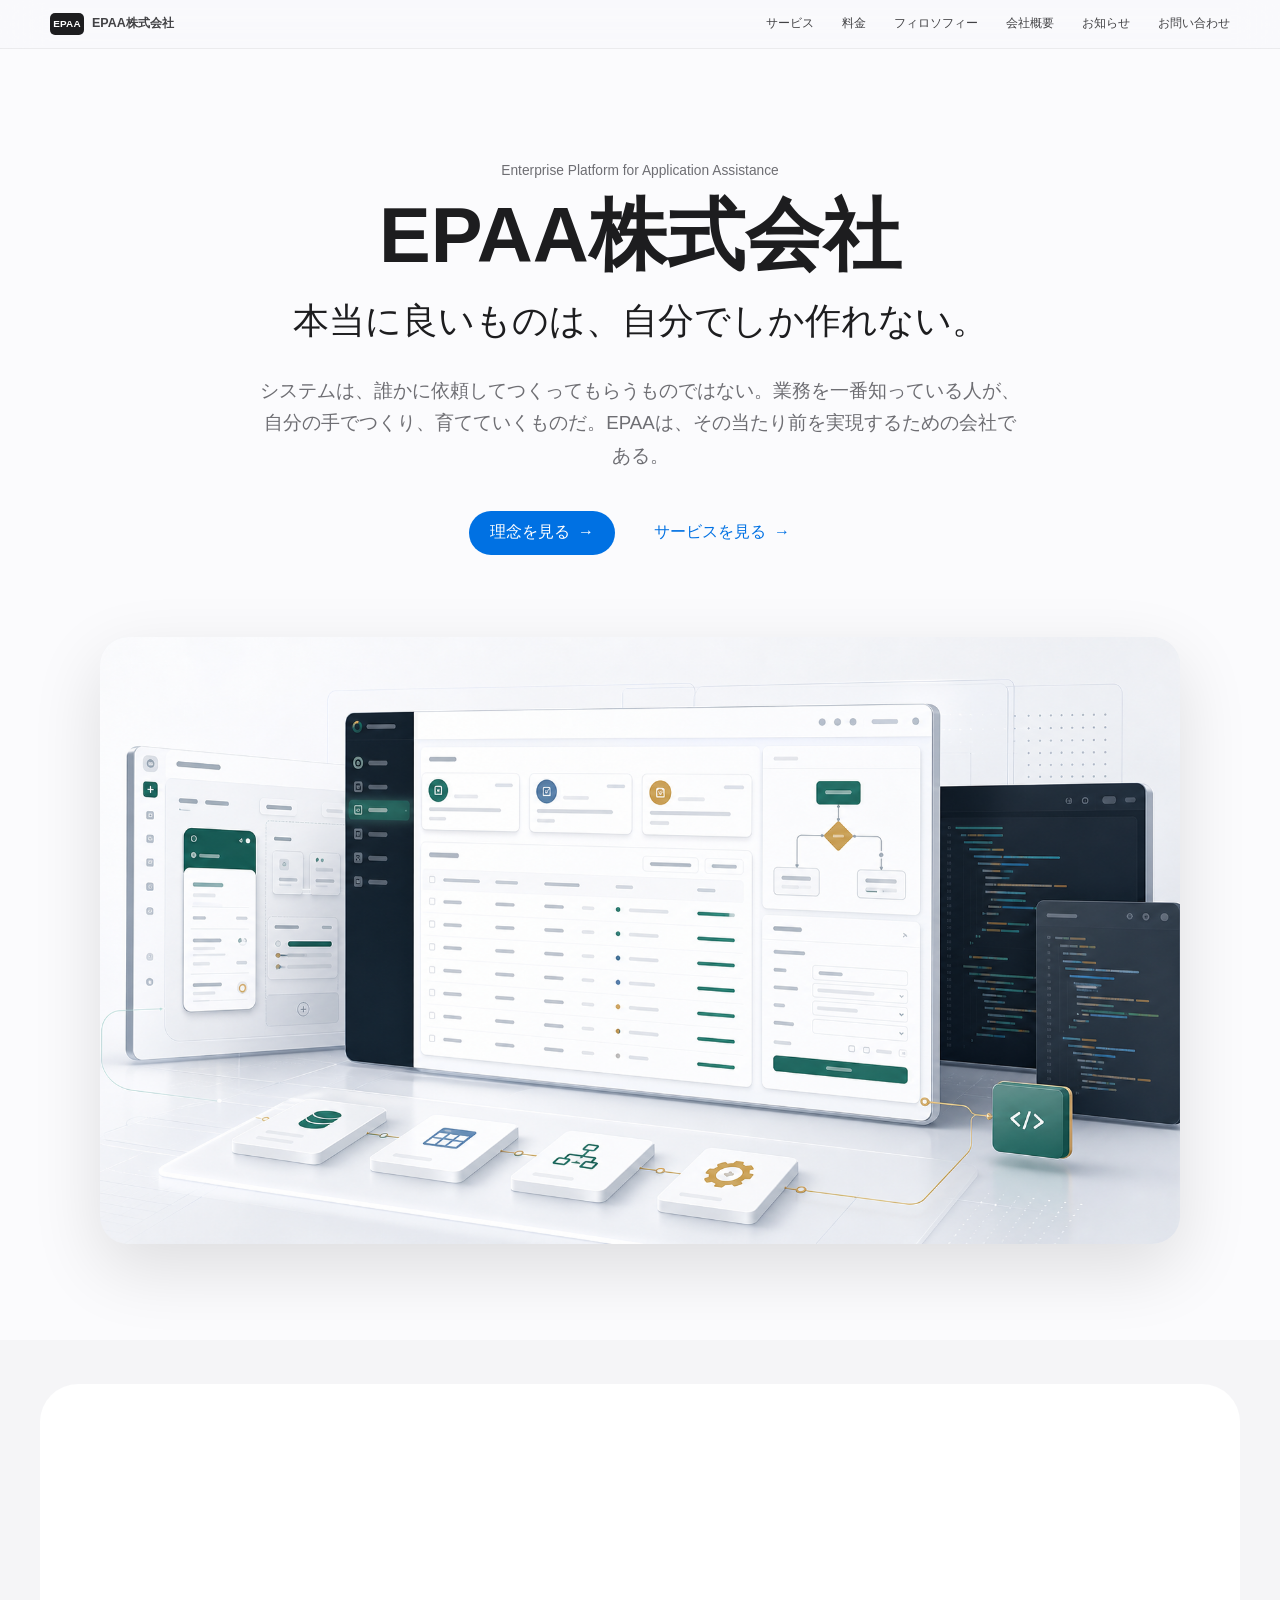
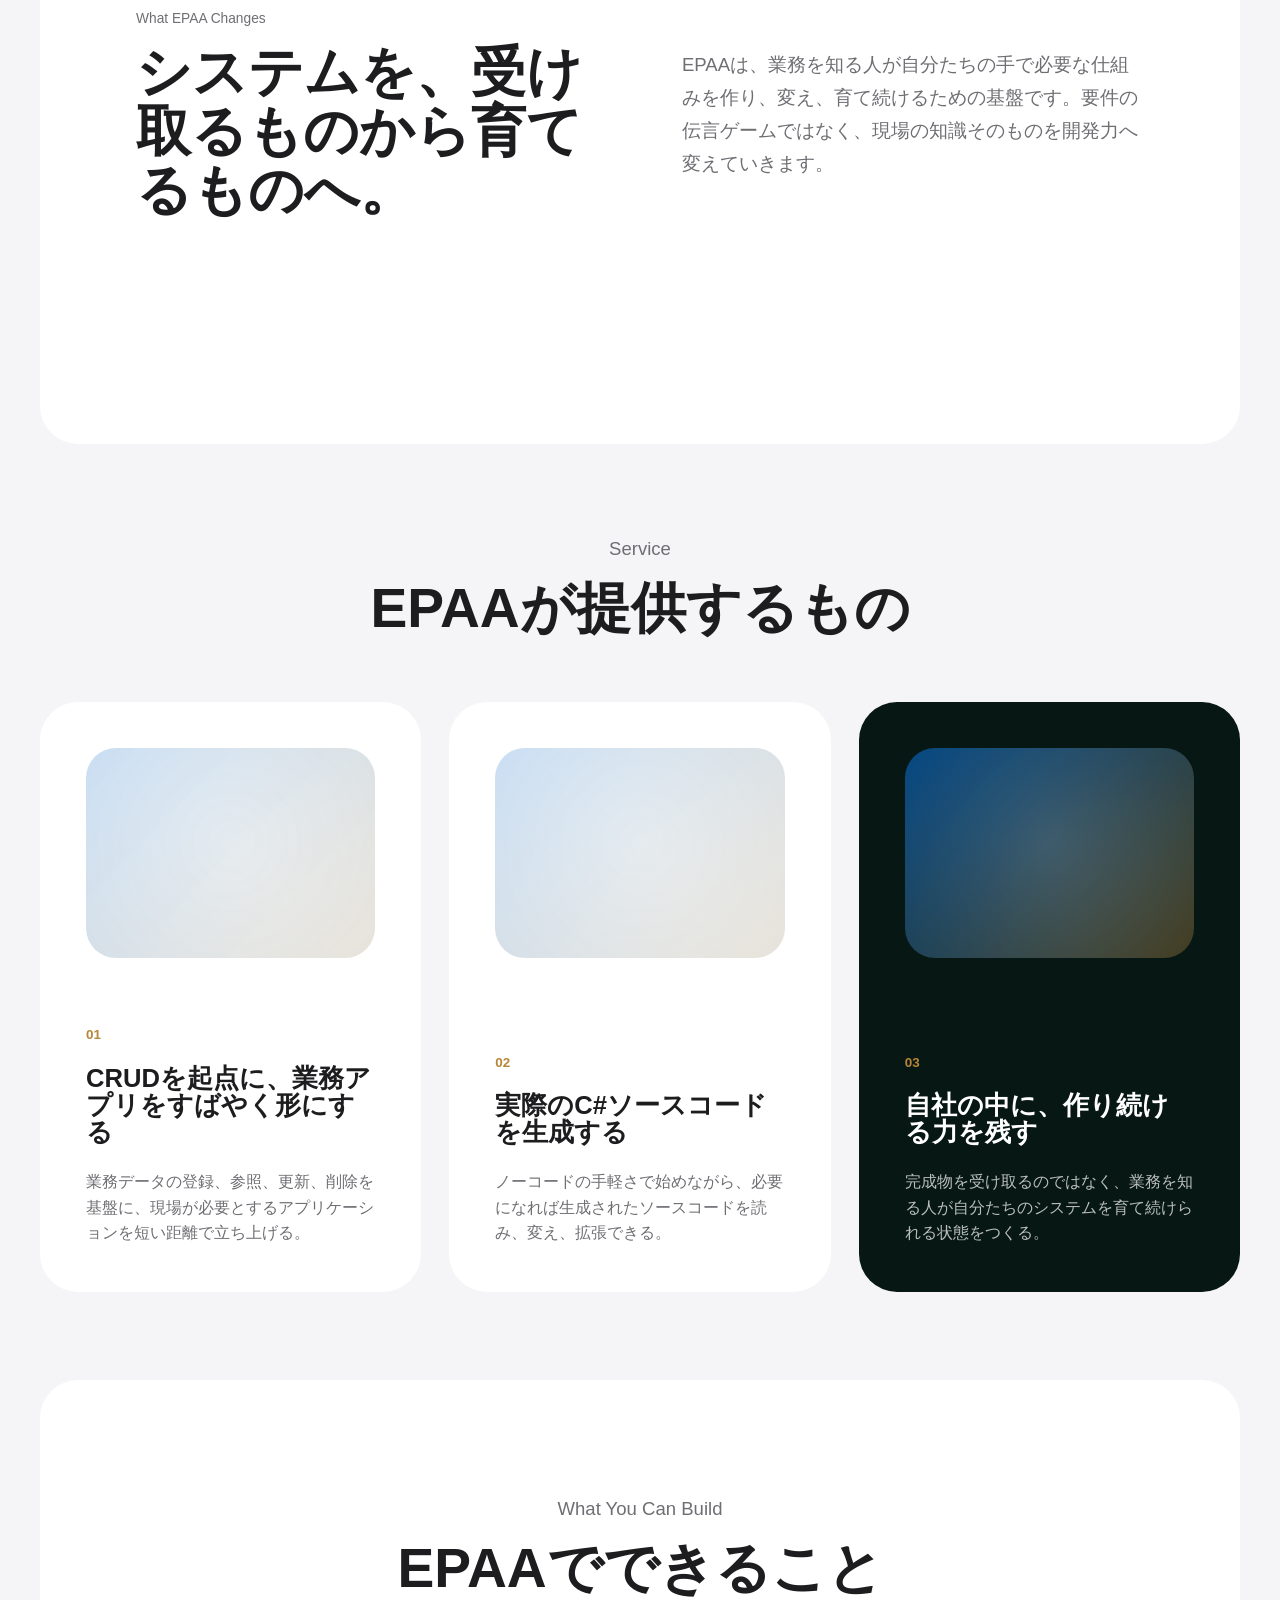
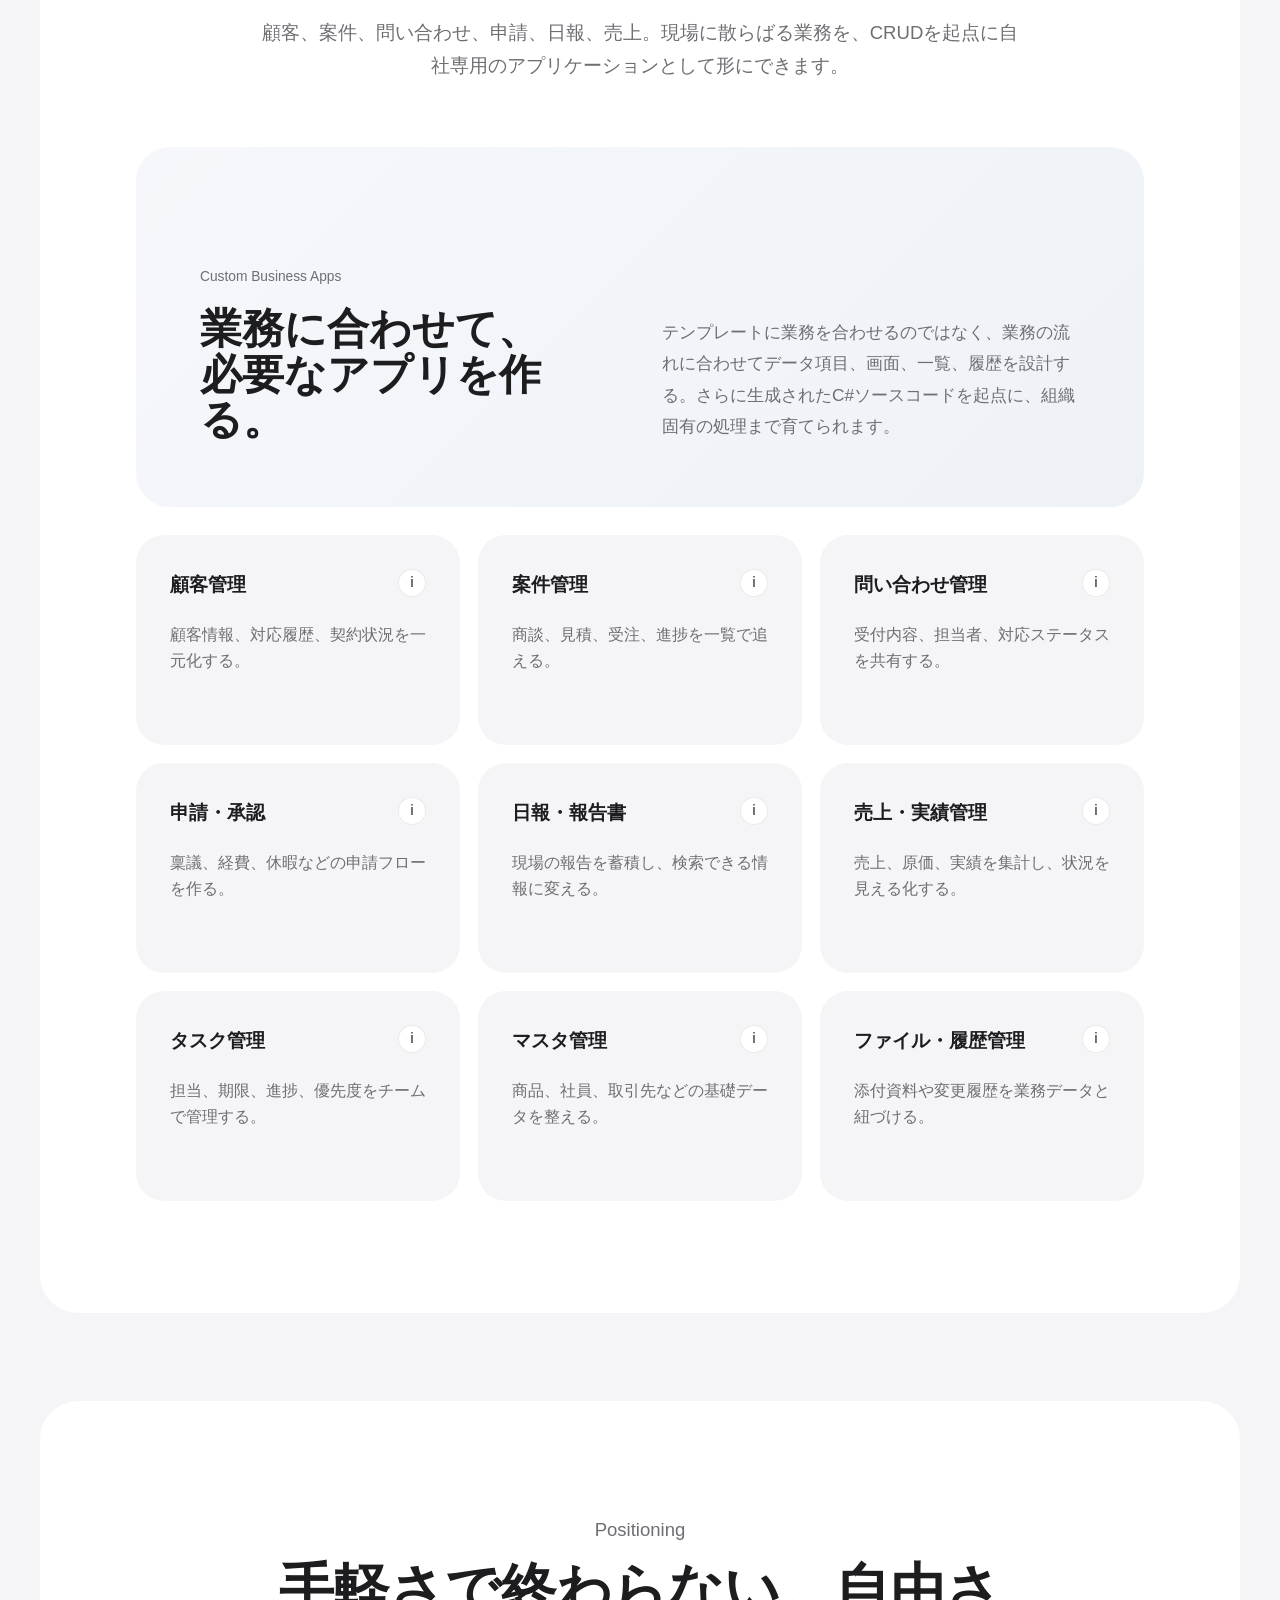
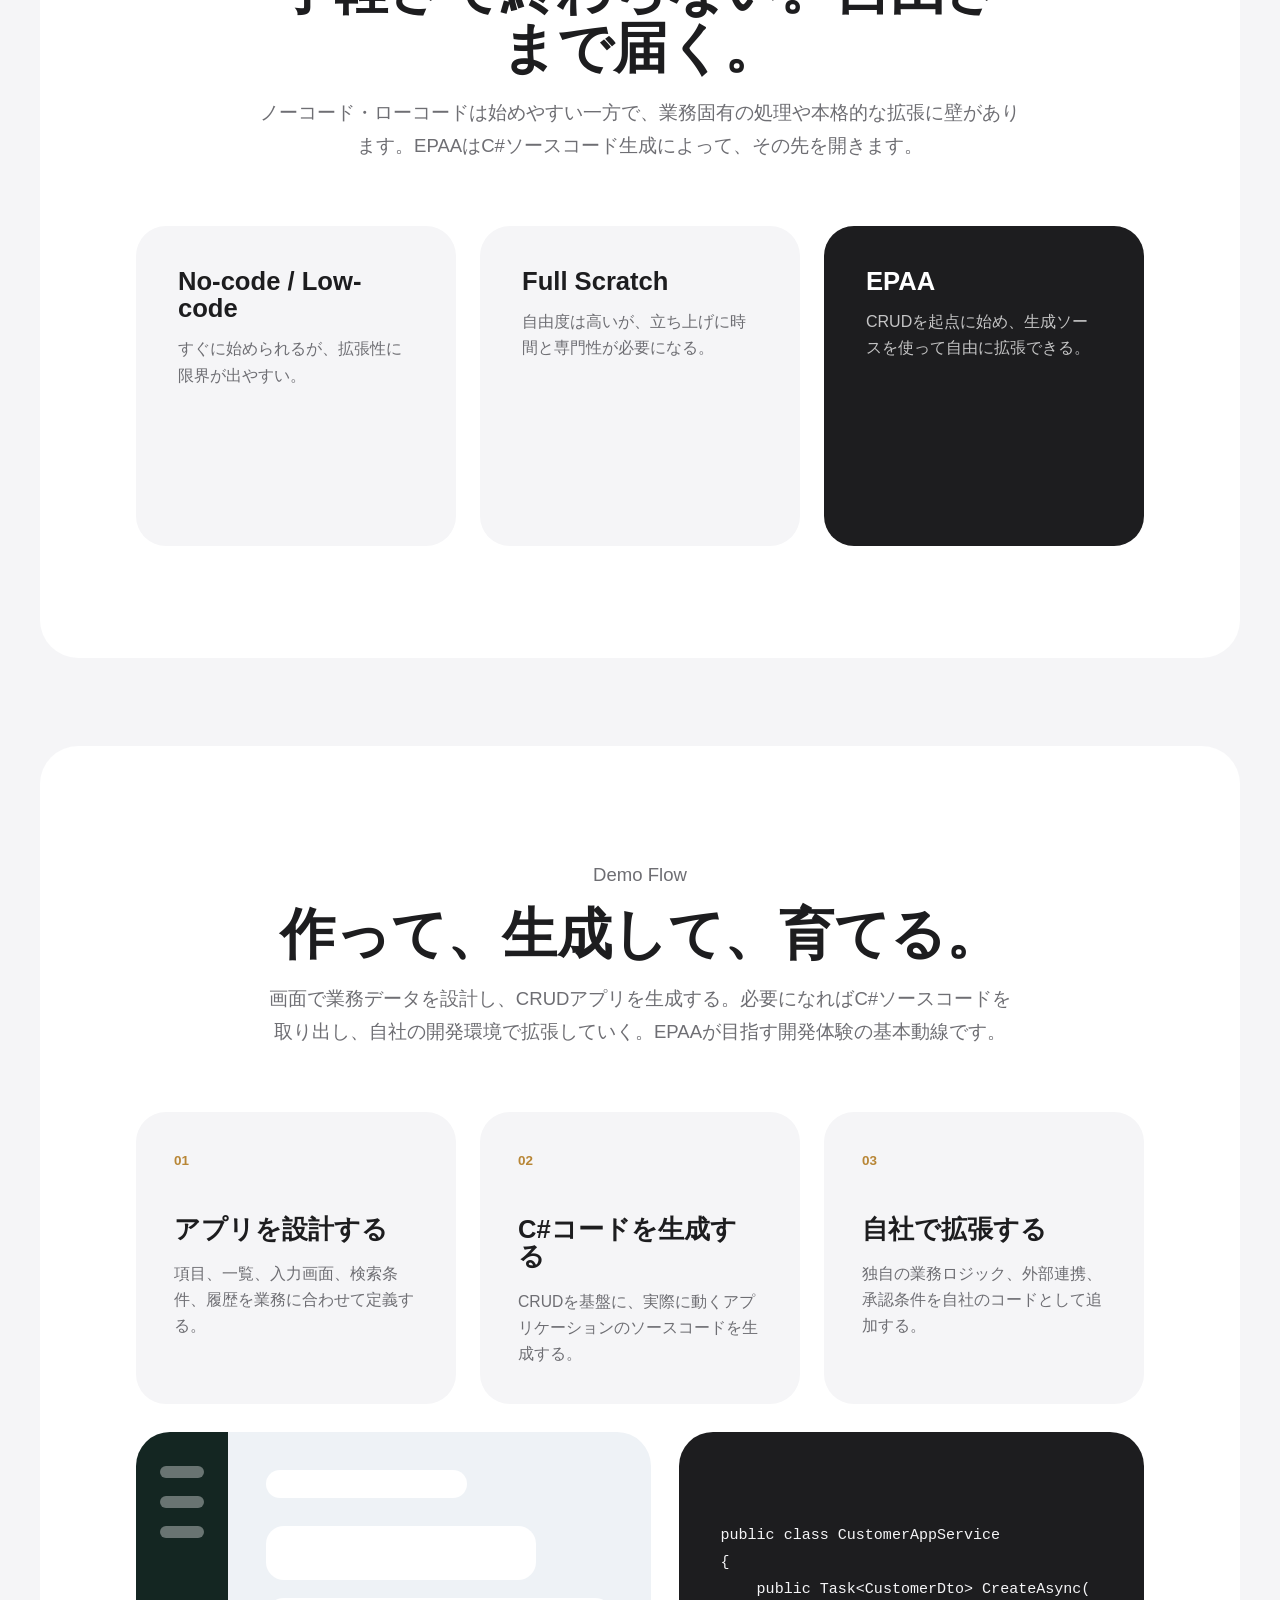
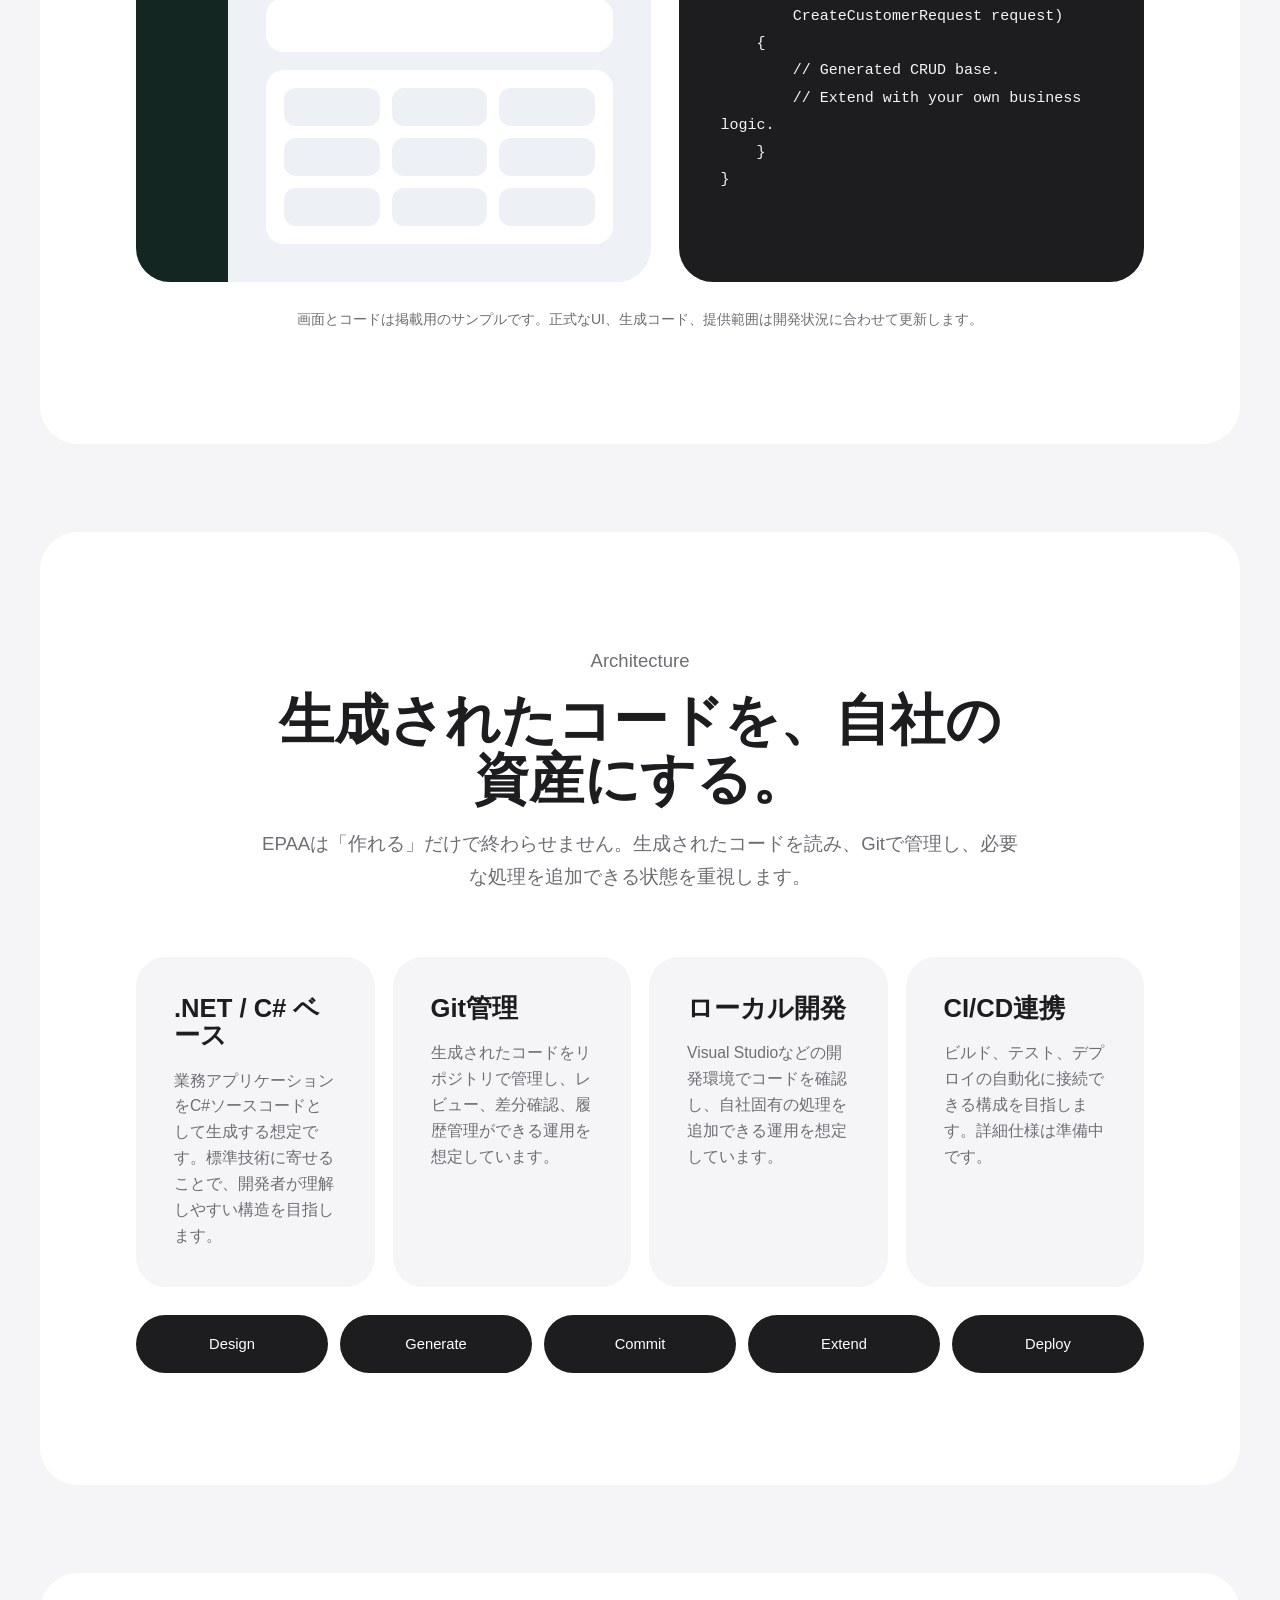
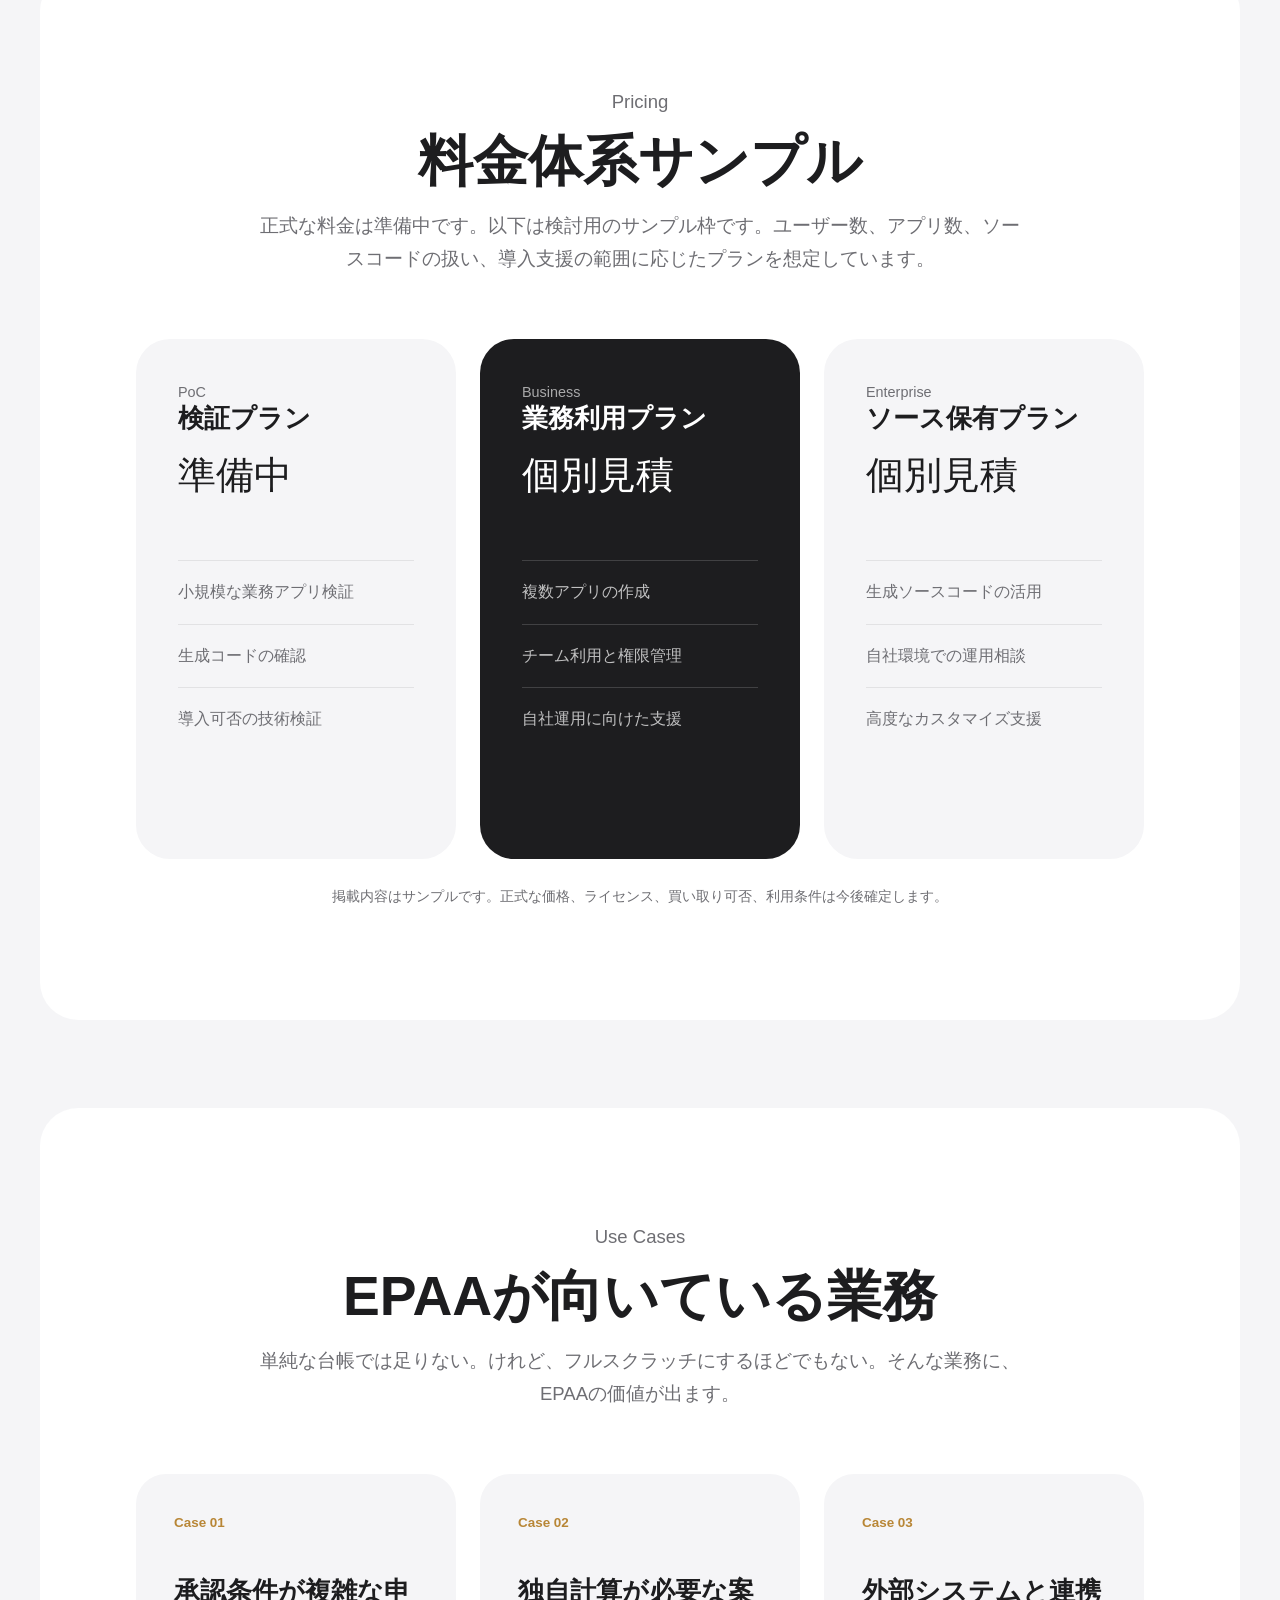
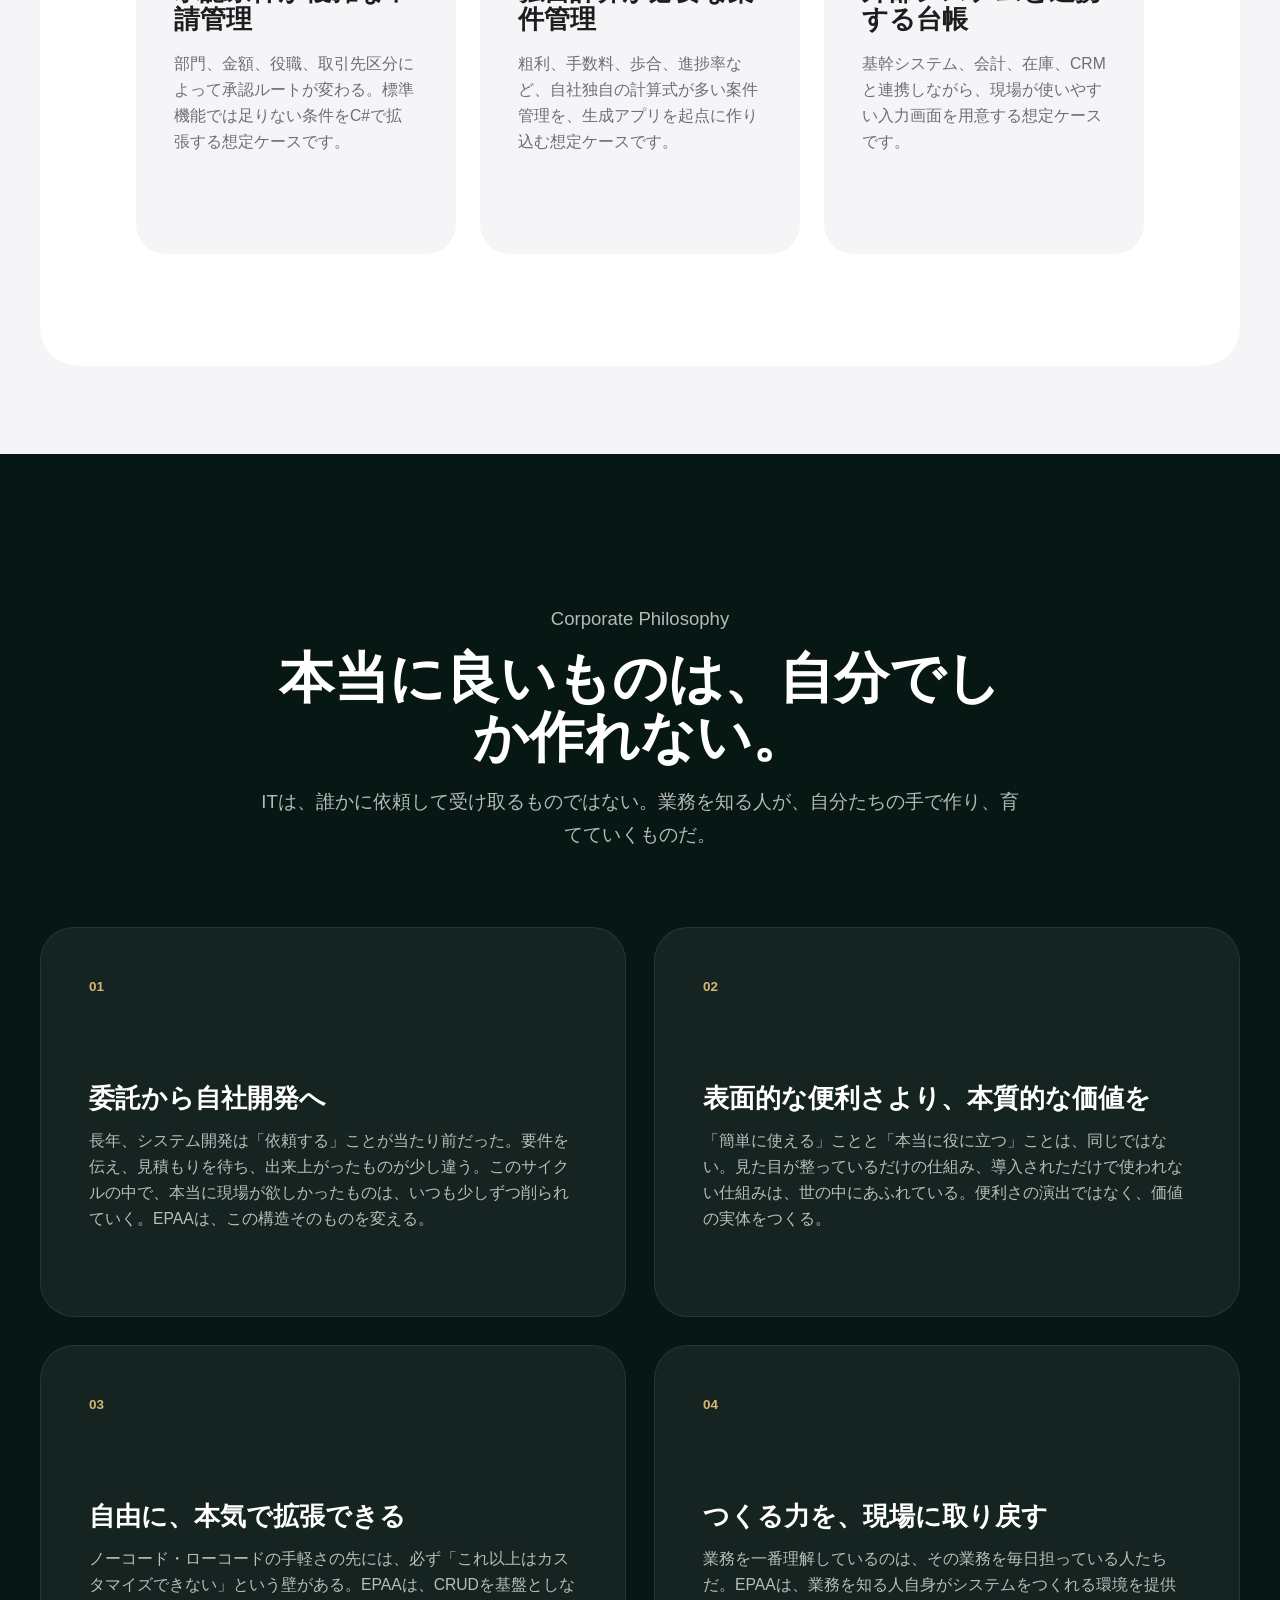
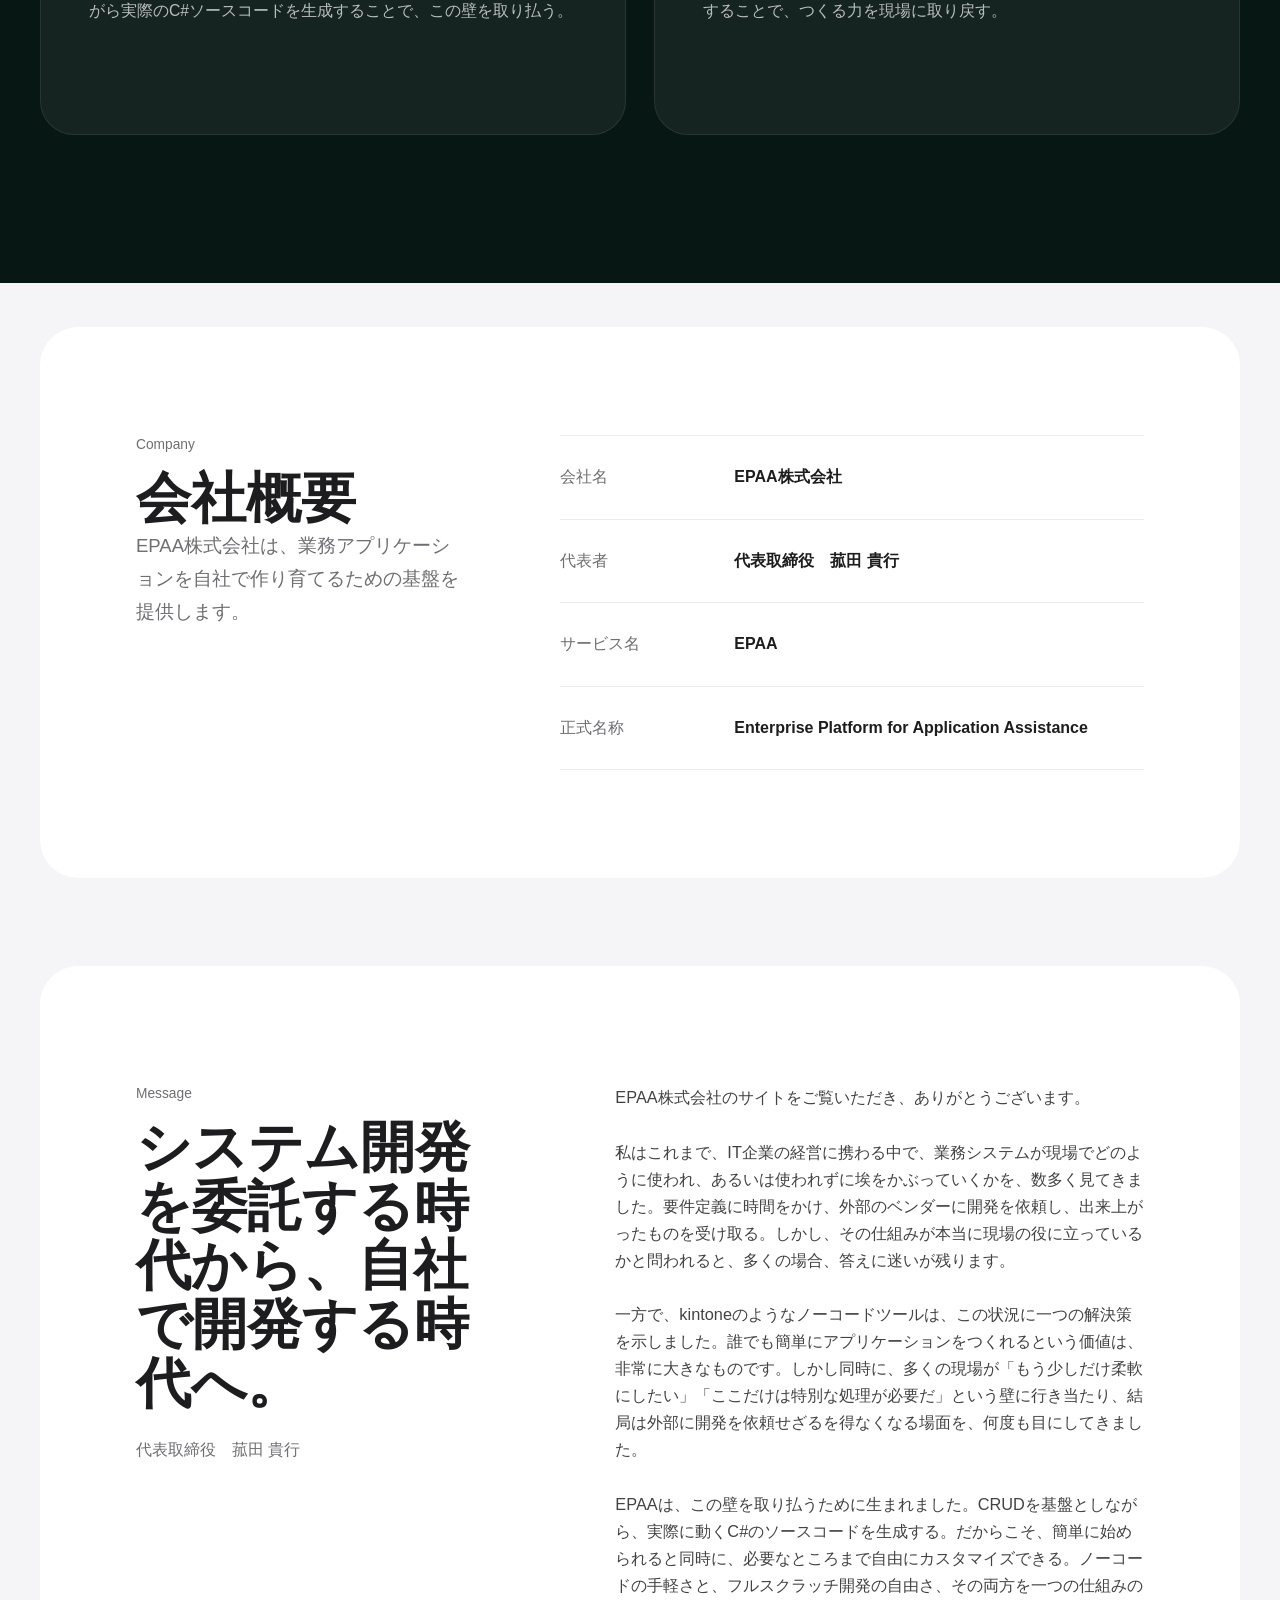
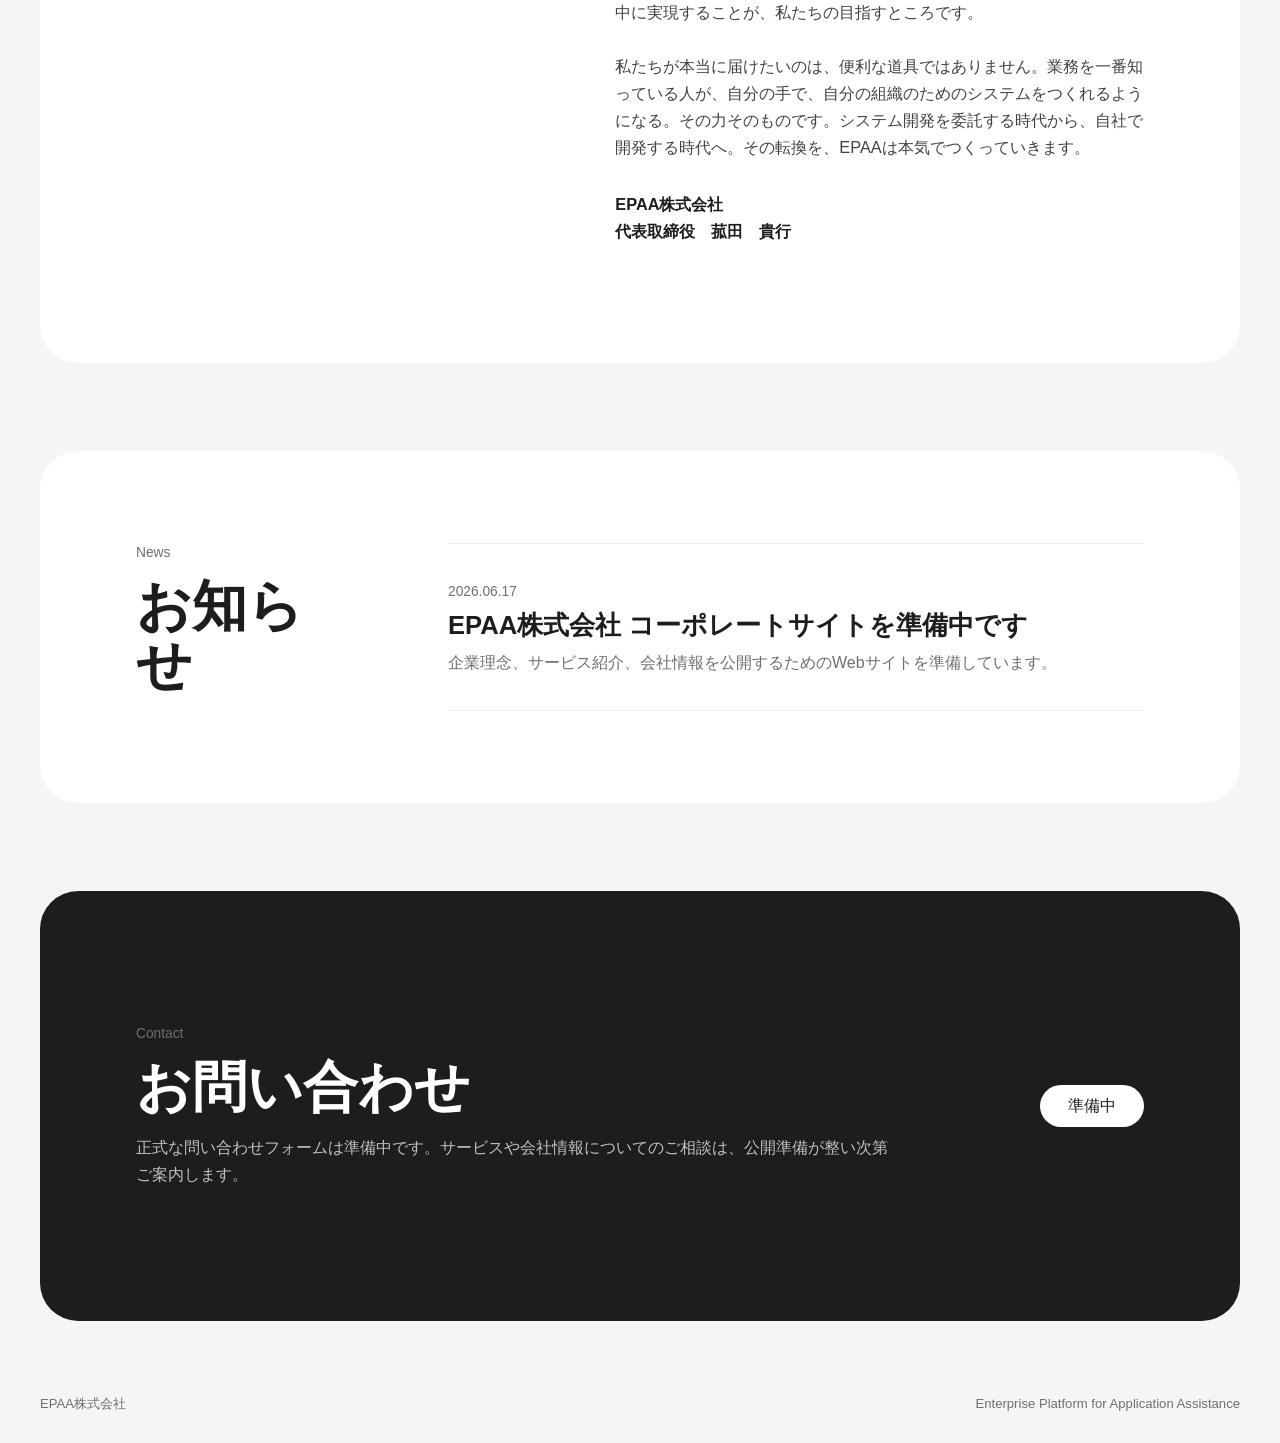
==== index.html @ 38c6e75a "Add info popovers to capability items" ====
<!doctype html>
<html lang="ja">
  <head>
    <meta charset="UTF-8" />
    <meta name="viewport" content="width=device-width, initial-scale=1.0" />
    <meta
      name="description"
      content="EPAA株式会社は、業務を知る人が自分の手で業務システムを作り、育てていくための基盤を提供します。"
    />
    <title>EPAA株式会社 | Enterprise Platform for Application Assistance</title>
    <link rel="icon" href="./assets/favicon.svg" type="image/svg+xml" />
    <link rel="stylesheet" href="./assets/style.css" />
  </head>
  <body>
    <header class="site-header">
      <a class="brand" href="#top" aria-label="EPAA株式会社 トップへ">
        <span class="brand-mark">EPAA</span>
        <span class="brand-name">EPAA株式会社</span>
      </a>
      <button class="menu-button" type="button" aria-expanded="false" aria-controls="site-nav">
        <span></span>
        <span></span>
        <span></span>
        <span class="visually-hidden">メニュー</span>
      </button>
      <nav id="site-nav" class="site-nav" aria-label="主要ナビゲーション">
        <a href="#service">サービス</a>
        <a href="#pricing">料金</a>
        <a href="#philosophy">フィロソフィー</a>
        <a href="#company">会社概要</a>
        <a href="#news">お知らせ</a>
        <a href="#contact">お問い合わせ</a>
      </nav>
    </header>

    <main id="top">
      <section class="hero">
        <div class="container hero-grid">
          <div class="hero-copy">
            <p class="eyebrow">Enterprise Platform for Application Assistance</p>
            <h1>EPAA株式会社</h1>
            <p class="hero-statement">本当に良いものは、自分でしか作れない。</p>
            <p class="hero-lead">
              システムは、誰かに依頼してつくってもらうものではない。業務を一番知っている人が、自分の手でつくり、育てていくものだ。EPAAは、その当たり前を実現するための会社である。
            </p>
            <div class="action-row">
              <a class="button button-primary" href="#philosophy">理念を見る<span aria-hidden="true">→</span></a>
              <a class="button button-link" href="#service">サービスを見る<span aria-hidden="true">→</span></a>
            </div>
          </div>
          <figure class="hero-visual">
            <img src="./assets/epaa-platform-hero.png" alt="EPAAが提供する業務アプリケーション基盤のイメージ" />
          </figure>
        </div>
      </section>

      <section class="section section-statement">
        <div class="container two-column">
          <div>
            <p class="eyebrow">What EPAA Changes</p>
            <h2>システムを、受け取るものから育てるものへ。</h2>
          </div>
          <p>
            EPAAは、業務を知る人が自分たちの手で必要な仕組みを作り、変え、育て続けるための基盤です。要件の伝言ゲームではなく、現場の知識そのものを開発力へ変えていきます。
          </p>
        </div>
      </section>

      <section id="service" class="section section-service">
        <div class="container">
          <div class="section-heading center">
            <p class="eyebrow">Service</p>
            <h2>EPAAが提供するもの</h2>
          </div>
          <div class="service-grid">
            <article class="service-card">
              <span class="card-number">01</span>
              <h3>CRUDを起点に、業務アプリをすばやく形にする</h3>
              <p>業務データの登録、参照、更新、削除を基盤に、現場が必要とするアプリケーションを短い距離で立ち上げる。</p>
            </article>
            <article class="service-card">
              <span class="card-number">02</span>
              <h3>実際のC#ソースコードを生成する</h3>
              <p>ノーコードの手軽さで始めながら、必要になれば生成されたソースコードを読み、変え、拡張できる。</p>
            </article>
            <article class="service-card service-card-strong">
              <span class="card-number">03</span>
              <h3>自社の中に、作り続ける力を残す</h3>
              <p>完成物を受け取るのではなく、業務を知る人が自分たちのシステムを育て続けられる状態をつくる。</p>
            </article>
          </div>
        </div>
      </section>

      <section class="section section-capabilities">
        <div class="container capabilities-shell">
          <div class="section-heading center narrow">
            <p class="eyebrow">What You Can Build</p>
            <h2>EPAAでできること</h2>
            <p>
              顧客、案件、問い合わせ、申請、日報、売上。現場に散らばる業務を、CRUDを起点に自社専用のアプリケーションとして形にできます。
            </p>
          </div>
          <div class="capability-feature">
            <div>
              <p class="capability-label">Custom Business Apps</p>
              <h3>業務に合わせて、必要なアプリを作る。</h3>
            </div>
            <p>
              テンプレートに業務を合わせるのではなく、業務の流れに合わせてデータ項目、画面、一覧、履歴を設計する。さらに生成されたC#ソースコードを起点に、組織固有の処理まで育てられます。
            </p>
          </div>
          <div class="capability-grid">
            <article>
              <div class="item-heading">
                <span class="capability-title">顧客管理</span>
                <span class="info-wrap">
                  <button class="info-button" type="button" aria-expanded="false" aria-label="顧客管理の補足">i</button>
                  <span class="info-popover">顧客情報、契約、対応履歴、担当者を一つの画面で追えるようにする業務アプリの例です。</span>
                </span>
              </div>
              <p>顧客情報、対応履歴、契約状況を一元化する。</p>
            </article>
            <article>
              <div class="item-heading">
                <span class="capability-title">案件管理</span>
                <span class="info-wrap">
                  <button class="info-button" type="button" aria-expanded="false" aria-label="案件管理の補足">i</button>
                  <span class="info-popover">商談フェーズ、見積、受注確度、担当者、次回アクションを管理する想定です。</span>
                </span>
              </div>
              <p>商談、見積、受注、進捗を一覧で追える。</p>
            </article>
            <article>
              <div class="item-heading">
                <span class="capability-title">問い合わせ管理</span>
                <span class="info-wrap">
                  <button class="info-button" type="button" aria-expanded="false" aria-label="問い合わせ管理の補足">i</button>
                  <span class="info-popover">受付から回答、エスカレーション、対応完了までの状態をチームで共有します。</span>
                </span>
              </div>
              <p>受付内容、担当者、対応ステータスを共有する。</p>
            </article>
            <article>
              <div class="item-heading">
                <span class="capability-title">申請・承認</span>
                <span class="info-wrap">
                  <button class="info-button" type="button" aria-expanded="false" aria-label="申請・承認の補足">i</button>
                  <span class="info-popover">金額、部門、役職などで承認ルートが変わる業務にも拡張できる想定です。</span>
                </span>
              </div>
              <p>稟議、経費、休暇などの申請フローを作る。</p>
            </article>
            <article>
              <div class="item-heading">
                <span class="capability-title">日報・報告書</span>
                <span class="info-wrap">
                  <button class="info-button" type="button" aria-expanded="false" aria-label="日報・報告書の補足">i</button>
                  <span class="info-popover">現場の入力を蓄積し、担当者別、期間別、案件別に検索・集計できる形にします。</span>
                </span>
              </div>
              <p>現場の報告を蓄積し、検索できる情報に変える。</p>
            </article>
            <article>
              <div class="item-heading">
                <span class="capability-title">売上・実績管理</span>
                <span class="info-wrap">
                  <button class="info-button" type="button" aria-expanded="false" aria-label="売上・実績管理の補足">i</button>
                  <span class="info-popover">月次実績、目標差分、粗利、部門別集計など、自社独自の計算にも対応しやすい領域です。</span>
                </span>
              </div>
              <p>売上、原価、実績を集計し、状況を見える化する。</p>
            </article>
            <article>
              <div class="item-heading">
                <span class="capability-title">タスク管理</span>
                <span class="info-wrap">
                  <button class="info-button" type="button" aria-expanded="false" aria-label="タスク管理の補足">i</button>
                  <span class="info-popover">担当、期限、優先度、ステータスを業務データと紐づけて管理する想定です。</span>
                </span>
              </div>
              <p>担当、期限、進捗、優先度をチームで管理する。</p>
            </article>
            <article>
              <div class="item-heading">
                <span class="capability-title">マスタ管理</span>
                <span class="info-wrap">
                  <button class="info-button" type="button" aria-expanded="false" aria-label="マスタ管理の補足">i</button>
                  <span class="info-popover">商品、社員、取引先、区分値など、複数アプリから参照する基礎情報を整えます。</span>
                </span>
              </div>
              <p>商品、社員、取引先などの基礎データを整える。</p>
            </article>
            <article>
              <div class="item-heading">
                <span class="capability-title">ファイル・履歴管理</span>
                <span class="info-wrap">
                  <button class="info-button" type="button" aria-expanded="false" aria-label="ファイル・履歴管理の補足">i</button>
                  <span class="info-popover">見積書、契約書、添付資料、変更履歴を業務データと一緒に残す想定です。</span>
                </span>
              </div>
              <p>添付資料や変更履歴を業務データと紐づける。</p>
            </article>
          </div>
        </div>
      </section>

      <section class="section section-position">
        <div class="container">
          <div class="section-heading center narrow">
            <p class="eyebrow">Positioning</p>
            <h2>手軽さで終わらない。自由さまで届く。</h2>
            <p>
              ノーコード・ローコードは始めやすい一方で、業務固有の処理や本格的な拡張に壁があります。EPAAはC#ソースコード生成によって、その先を開きます。
            </p>
          </div>
          <div class="position-list">
            <div>
              <h3>No-code / Low-code</h3>
              <p>すぐに始められるが、拡張性に限界が出やすい。</p>
            </div>
            <div>
              <h3>Full Scratch</h3>
              <p>自由度は高いが、立ち上げに時間と専門性が必要になる。</p>
            </div>
            <div class="position-epaa">
              <h3>EPAA</h3>
              <p>CRUDを起点に始め、生成ソースを使って自由に拡張できる。</p>
            </div>
          </div>
        </div>
      </section>

      <section class="section section-demo">
        <div class="container demo-shell">
          <div class="section-heading center narrow">
            <p class="eyebrow">Demo Flow</p>
            <h2>作って、生成して、育てる。</h2>
            <p>
              画面で業務データを設計し、CRUDアプリを生成する。必要になればC#ソースコードを取り出し、自社の開発環境で拡張していく。EPAAが目指す開発体験の基本動線です。
            </p>
          </div>
          <div class="demo-flow">
            <article>
              <span>01</span>
              <h3>アプリを設計する</h3>
              <p>項目、一覧、入力画面、検索条件、履歴を業務に合わせて定義する。</p>
            </article>
            <article>
              <span>02</span>
              <h3>C#コードを生成する</h3>
              <p>CRUDを基盤に、実際に動くアプリケーションのソースコードを生成する。</p>
            </article>
            <article>
              <span>03</span>
              <h3>自社で拡張する</h3>
              <p>独自の業務ロジック、外部連携、承認条件を自社のコードとして追加する。</p>
            </article>
          </div>
          <div class="demo-preview-grid">
            <div class="mock-screen" aria-label="開発画面イメージ">
              <div class="mock-sidebar">
                <span></span>
                <span></span>
                <span></span>
              </div>
              <div class="mock-canvas">
                <div class="mock-toolbar"></div>
                <div class="mock-form-row wide"></div>
                <div class="mock-form-row"></div>
                <div class="mock-table">
                  <span></span><span></span><span></span>
                  <span></span><span></span><span></span>
                  <span></span><span></span><span></span>
                </div>
              </div>
            </div>
            <pre class="code-sample"><code>public class CustomerAppService
{
    public Task&lt;CustomerDto&gt; CreateAsync(
        CreateCustomerRequest request)
    {
        // Generated CRUD base.
        // Extend with your own business logic.
    }
}</code></pre>
          </div>
          <p class="note-text">画面とコードは掲載用のサンプルです。正式なUI、生成コード、提供範囲は開発状況に合わせて更新します。</p>
        </div>
      </section>

      <section class="section section-architecture">
        <div class="container architecture-shell">
          <div class="section-heading center narrow">
            <p class="eyebrow">Architecture</p>
            <h2>生成されたコードを、自社の資産にする。</h2>
            <p>
              EPAAは「作れる」だけで終わらせません。生成されたコードを読み、Gitで管理し、必要な処理を追加できる状態を重視します。
            </p>
          </div>
          <div class="architecture-grid">
            <article>
              <h3>.NET / C# ベース</h3>
              <p>業務アプリケーションをC#ソースコードとして生成する想定です。標準技術に寄せることで、開発者が理解しやすい構造を目指します。</p>
            </article>
            <article>
              <h3>Git管理</h3>
              <p>生成されたコードをリポジトリで管理し、レビュー、差分確認、履歴管理ができる運用を想定しています。</p>
            </article>
            <article>
              <h3>ローカル開発</h3>
              <p>Visual Studioなどの開発環境でコードを確認し、自社固有の処理を追加できる運用を想定しています。</p>
            </article>
            <article>
              <h3>CI/CD連携</h3>
              <p>ビルド、テスト、デプロイの自動化に接続できる構成を目指します。詳細仕様は準備中です。</p>
            </article>
          </div>
          <div class="architecture-line">
            <span>Design</span>
            <span>Generate</span>
            <span>Commit</span>
            <span>Extend</span>
            <span>Deploy</span>
          </div>
        </div>
      </section>

      <section id="pricing" class="section section-pricing">
        <div class="container pricing-shell">
          <div class="section-heading center narrow">
            <p class="eyebrow">Pricing</p>
            <h2>料金体系サンプル</h2>
            <p>
              正式な料金は準備中です。以下は検討用のサンプル枠です。ユーザー数、アプリ数、ソースコードの扱い、導入支援の範囲に応じたプランを想定しています。
            </p>
          </div>
          <div class="pricing-grid">
            <article>
              <p class="plan-label">PoC</p>
              <h3>検証プラン</h3>
              <p class="plan-price">準備中</p>
              <ul>
                <li>小規模な業務アプリ検証</li>
                <li>生成コードの確認</li>
                <li>導入可否の技術検証</li>
              </ul>
            </article>
            <article class="plan-featured">
              <p class="plan-label">Business</p>
              <h3>業務利用プラン</h3>
              <p class="plan-price">個別見積</p>
              <ul>
                <li>複数アプリの作成</li>
                <li>チーム利用と権限管理</li>
                <li>自社運用に向けた支援</li>
              </ul>
            </article>
            <article>
              <p class="plan-label">Enterprise</p>
              <h3>ソース保有プラン</h3>
              <p class="plan-price">個別見積</p>
              <ul>
                <li>生成ソースコードの活用</li>
                <li>自社環境での運用相談</li>
                <li>高度なカスタマイズ支援</li>
              </ul>
            </article>
          </div>
          <p class="note-text">掲載内容はサンプルです。正式な価格、ライセンス、買い取り可否、利用条件は今後確定します。</p>
        </div>
      </section>

      <section class="section section-usecases">
        <div class="container usecases-shell">
          <div class="section-heading center narrow">
            <p class="eyebrow">Use Cases</p>
            <h2>EPAAが向いている業務</h2>
            <p>
              単純な台帳では足りない。けれど、フルスクラッチにするほどでもない。そんな業務に、EPAAの価値が出ます。
            </p>
          </div>
          <div class="usecase-grid">
            <article>
              <span>Case 01</span>
              <h3>承認条件が複雑な申請管理</h3>
              <p>部門、金額、役職、取引先区分によって承認ルートが変わる。標準機能では足りない条件をC#で拡張する想定ケースです。</p>
            </article>
            <article>
              <span>Case 02</span>
              <h3>独自計算が必要な案件管理</h3>
              <p>粗利、手数料、歩合、進捗率など、自社独自の計算式が多い案件管理を、生成アプリを起点に作り込む想定ケースです。</p>
            </article>
            <article>
              <span>Case 03</span>
              <h3>外部システムと連携する台帳</h3>
              <p>基幹システム、会計、在庫、CRMと連携しながら、現場が使いやすい入力画面を用意する想定ケースです。</p>
            </article>
          </div>
        </div>
      </section>

      <section id="philosophy" class="section philosophy">
        <div class="container">
          <div class="section-heading center narrow">
            <p class="eyebrow">Corporate Philosophy</p>
            <h2>本当に良いものは、自分でしか作れない。</h2>
            <p>
              ITは、誰かに依頼して受け取るものではない。業務を知る人が、自分たちの手で作り、育てていくものだ。
            </p>
          </div>
          <div class="philosophy-list">
            <article>
              <span>01</span>
              <h3>委託から自社開発へ</h3>
              <p>
                長年、システム開発は「依頼する」ことが当たり前だった。要件を伝え、見積もりを待ち、出来上がったものが少し違う。このサイクルの中で、本当に現場が欲しかったものは、いつも少しずつ削られていく。EPAAは、この構造そのものを変える。
              </p>
            </article>
            <article>
              <span>02</span>
              <h3>表面的な便利さより、本質的な価値を</h3>
              <p>
                「簡単に使える」ことと「本当に役に立つ」ことは、同じではない。見た目が整っているだけの仕組み、導入されただけで使われない仕組みは、世の中にあふれている。便利さの演出ではなく、価値の実体をつくる。
              </p>
            </article>
            <article>
              <span>03</span>
              <h3>自由に、本気で拡張できる</h3>
              <p>
                ノーコード・ローコードの手軽さの先には、必ず「これ以上はカスタマイズできない」という壁がある。EPAAは、CRUDを基盤としながら実際のC#ソースコードを生成することで、この壁を取り払う。
              </p>
            </article>
            <article>
              <span>04</span>
              <h3>つくる力を、現場に取り戻す</h3>
              <p>
                業務を一番理解しているのは、その業務を毎日担っている人たちだ。EPAAは、業務を知る人自身がシステムをつくれる環境を提供することで、つくる力を現場に取り戻す。
              </p>
            </article>
          </div>
        </div>
      </section>

      <section id="company" class="section section-company">
        <div class="container company-grid">
          <div>
            <p class="eyebrow">Company</p>
            <h2>会社概要</h2>
            <p class="section-lead">EPAA株式会社は、業務アプリケーションを自社で作り育てるための基盤を提供します。</p>
          </div>
          <dl class="company-table">
            <div>
              <dt>会社名</dt>
              <dd>EPAA株式会社</dd>
            </div>
            <div>
              <dt>代表者</dt>
              <dd>代表取締役　菰田 貴行</dd>
            </div>
            <div>
              <dt>サービス名</dt>
              <dd>EPAA</dd>
            </div>
            <div>
              <dt>正式名称</dt>
              <dd>Enterprise Platform for Application Assistance</dd>
            </div>
          </dl>
        </div>
      </section>

      <section class="section section-message">
        <div class="container message-grid">
          <aside>
            <p class="eyebrow">Message</p>
            <h2>システム開発を委託する時代から、自社で開発する時代へ。</h2>
            <p class="signature-small">代表取締役　菰田 貴行</p>
          </aside>
          <div class="message-body">
            <p>EPAA株式会社のサイトをご覧いただき、ありがとうございます。</p>
            <p>
              私はこれまで、IT企業の経営に携わる中で、業務システムが現場でどのように使われ、あるいは使われずに埃をかぶっていくかを、数多く見てきました。要件定義に時間をかけ、外部のベンダーに開発を依頼し、出来上がったものを受け取る。しかし、その仕組みが本当に現場の役に立っているかと問われると、多くの場合、答えに迷いが残ります。
            </p>
            <p>
              一方で、kintoneのようなノーコードツールは、この状況に一つの解決策を示しました。誰でも簡単にアプリケーションをつくれるという価値は、非常に大きなものです。しかし同時に、多くの現場が「もう少しだけ柔軟にしたい」「ここだけは特別な処理が必要だ」という壁に行き当たり、結局は外部に開発を依頼せざるを得なくなる場面を、何度も目にしてきました。
            </p>
            <p>
              EPAAは、この壁を取り払うために生まれました。CRUDを基盤としながら、実際に動くC#のソースコードを生成する。だからこそ、簡単に始められると同時に、必要なところまで自由にカスタマイズできる。ノーコードの手軽さと、フルスクラッチ開発の自由さ、その両方を一つの仕組みの中に実現することが、私たちの目指すところです。
            </p>
            <p>
              私たちが本当に届けたいのは、便利な道具ではありません。業務を一番知っている人が、自分の手で、自分の組織のためのシステムをつくれるようになる。その力そのものです。システム開発を委託する時代から、自社で開発する時代へ。その転換を、EPAAは本気でつくっていきます。
            </p>
            <p class="signature">EPAA株式会社<br />代表取締役　菰田　貴行</p>
          </div>
        </div>
      </section>

      <section id="news" class="section section-news">
        <div class="container news-grid">
          <div>
            <p class="eyebrow">News</p>
            <h2>お知らせ</h2>
          </div>
          <article class="news-item">
            <time datetime="2026-06-17">2026.06.17</time>
            <h3>EPAA株式会社 コーポレートサイトを準備中です</h3>
            <p>企業理念、サービス紹介、会社情報を公開するためのWebサイトを準備しています。</p>
          </article>
        </div>
      </section>

      <section id="contact" class="section section-contact">
        <div class="container contact-box">
          <div>
            <p class="eyebrow">Contact</p>
            <h2>お問い合わせ</h2>
            <p>正式な問い合わせフォームは準備中です。サービスや会社情報についてのご相談は、公開準備が整い次第ご案内します。</p>
          </div>
          <span class="status-label">準備中</span>
        </div>
      </section>
    </main>

    <footer class="site-footer">
      <div class="container footer-inner">
        <span>EPAA株式会社</span>
        <span>Enterprise Platform for Application Assistance</span>
      </div>
    </footer>

    <script src="./assets/main.js"></script>
  </body>
</html>
---- assets/style.css ----
:root {
  color-scheme: light;
  --ink: #1d1d1f;
  --ink-soft: #424245;
  --muted: #6e6e73;
  --page: #f5f5f7;
  --panel: #ffffff;
  --panel-alt: #fbfbfd;
  --deep: #071714;
  --deep-2: #112c27;
  --line: rgba(0, 0, 0, 0.12);
  --line-soft: rgba(0, 0, 0, 0.08);
  --accent: #0071e3;
  --accent-dark: #005bb8;
  --gold: #b88636;
  --shadow: 0 24px 70px rgba(0, 0, 0, 0.12);
}

* {
  box-sizing: border-box;
}

html {
  scroll-behavior: smooth;
}

body {
  margin: 0;
  background: var(--page);
  color: var(--ink);
  font-family:
    -apple-system,
    BlinkMacSystemFont,
    "Noto Sans JP",
    "Yu Gothic",
    "YuGothic",
    "Hiragino Kaku Gothic ProN",
    Meiryo,
    sans-serif;
  line-height: 1.65;
  text-size-adjust: 100%;
}

a {
  color: inherit;
  text-decoration: none;
}

img {
  max-width: 100%;
}

.container {
  width: min(1200px, calc(100% - 64px));
  margin: 0 auto;
}

.site-header {
  position: sticky;
  top: 0;
  z-index: 20;
  display: flex;
  min-height: 44px;
  align-items: center;
  justify-content: space-between;
  padding: 0 max(22px, calc((100vw - 1180px) / 2));
  background: rgba(251, 251, 253, 0.82);
  border-bottom: 1px solid rgba(0, 0, 0, 0.06);
  backdrop-filter: saturate(180%) blur(20px);
}

.brand {
  display: inline-flex;
  align-items: center;
  gap: 8px;
  color: var(--ink);
  font-size: 0.78rem;
  font-weight: 600;
}

.brand-mark {
  display: grid;
  width: 34px;
  height: 22px;
  place-items: center;
  background: var(--ink);
  color: #fff;
  border-radius: 5px;
  font-size: 0.62rem;
  letter-spacing: 0.02em;
}

.brand-name {
  color: var(--ink-soft);
}

.site-nav {
  display: flex;
  align-items: center;
  gap: 28px;
  color: var(--ink-soft);
  font-size: 0.74rem;
  font-weight: 500;
}

.site-nav a {
  padding: 14px 0;
  transition: color 140ms ease;
}

.site-nav a:hover,
.site-nav a:focus-visible {
  color: var(--ink);
}

.menu-button {
  display: none;
  width: 36px;
  height: 36px;
  padding: 0;
  background: transparent;
  border: 0;
}

.menu-button span:not(.visually-hidden) {
  display: block;
  width: 16px;
  height: 1.5px;
  margin: 5px auto;
  background: var(--ink);
}

.visually-hidden {
  position: absolute;
  width: 1px;
  height: 1px;
  padding: 0;
  overflow: hidden;
  clip: rect(0, 0, 0, 0);
  white-space: nowrap;
  border: 0;
}

h1,
h2,
h3,
p {
  overflow-wrap: anywhere;
}

h1,
h2,
h3 {
  margin: 0;
  letter-spacing: 0;
  line-height: 1.07;
}

h1 {
  font-size: 4.85rem;
  font-weight: 600;
}

h2 {
  font-size: 3.45rem;
  font-weight: 600;
}

h3 {
  font-size: 1.6rem;
  font-weight: 600;
}

p {
  margin: 0;
}

.eyebrow {
  margin: 0 0 14px;
  color: var(--muted);
  font-size: 0.86rem;
  font-weight: 500;
  line-height: 1.45;
}

.hero {
  min-height: calc(100vh - 44px);
  padding: 112px 0 96px;
  overflow: hidden;
  background: var(--panel-alt);
}

.hero-grid {
  display: grid;
  gap: 82px;
  align-items: center;
  text-align: center;
}

.hero-copy {
  width: min(920px, 100%);
  margin: 0 auto;
}

.hero-statement {
  margin-top: 20px;
  color: var(--ink);
  font-size: 2.25rem;
  font-weight: 400;
  line-height: 1.25;
}

.hero-lead {
  width: min(760px, 100%);
  margin: 32px auto 0;
  color: var(--muted);
  font-size: 1.17rem;
  line-height: 1.75;
}

.action-row {
  display: flex;
  flex-wrap: wrap;
  justify-content: center;
  gap: 18px;
  margin-top: 38px;
}

.button {
  display: inline-flex;
  min-height: 44px;
  align-items: center;
  justify-content: center;
  gap: 8px;
  padding: 10px 21px;
  border-radius: 999px;
  font-size: 1rem;
  font-weight: 500;
  line-height: 1.3;
}

.button-primary {
  background: var(--accent);
  color: #fff;
}

.button-primary:hover,
.button-primary:focus-visible {
  background: var(--accent-dark);
}

.button-link {
  color: var(--accent);
}

.hero-visual {
  width: min(1080px, 100%);
  margin: 0 auto;
  overflow: hidden;
  background: #eef1f4;
  border-radius: 28px;
  box-shadow: var(--shadow);
}

.hero-visual img {
  display: block;
  width: 100%;
  aspect-ratio: 16 / 9;
  object-fit: cover;
}

.section {
  padding: 44px 0;
}

.section-statement {
  padding-top: 44px;
}

.two-column {
  display: grid;
  min-height: 660px;
  grid-template-columns: minmax(0, 1fr) minmax(0, 1fr);
  gap: 84px;
  align-items: center;
  padding: 96px;
  background: var(--panel);
  border-radius: 38px;
}

.two-column p:last-child,
.section-heading p,
.section-lead {
  color: var(--muted);
  font-size: 1.16rem;
  line-height: 1.78;
}

.section-heading {
  max-width: 850px;
  margin-bottom: 64px;
}

.section-heading.center {
  margin-right: auto;
  margin-left: auto;
  text-align: center;
}

.section-heading.narrow {
  max-width: 760px;
}

.section-heading h2 + p {
  margin-top: 18px;
}

.service-grid {
  display: grid;
  grid-template-columns: repeat(3, minmax(0, 1fr));
  gap: 28px;
}

.service-card {
  min-height: 590px;
  display: flex;
  flex-direction: column;
  justify-content: flex-end;
  padding: 46px;
  overflow: hidden;
  background: var(--panel);
  border-radius: 38px;
}

.service-card::before {
  display: block;
  width: 100%;
  height: 210px;
  margin-bottom: auto;
  content: "";
  background:
    linear-gradient(135deg, rgba(0, 113, 227, 0.16), rgba(184, 134, 54, 0.14)),
    radial-gradient(circle at 50% 45%, rgba(255, 255, 255, 0.95), rgba(229, 234, 239, 0.62));
  border-radius: 30px;
}

.service-card-strong {
  background: var(--deep);
  color: #fff;
}

.service-card-strong::before {
  background:
    linear-gradient(135deg, rgba(0, 113, 227, 0.52), rgba(184, 134, 54, 0.34)),
    radial-gradient(circle at 50% 45%, rgba(255, 255, 255, 0.2), rgba(7, 23, 20, 0.3));
}

.service-card p {
  margin-top: 22px;
  color: var(--muted);
  font-size: 0.98rem;
}

.service-card-strong p {
  color: rgba(255, 255, 255, 0.72);
}

.card-number {
  display: block;
  margin: 54px 0 18px;
  color: var(--gold);
  font-size: 0.84rem;
  font-weight: 600;
}

.section-capabilities {
  padding-top: 44px;
}

.capabilities-shell {
  padding: 112px 96px;
  background: var(--panel);
  border-radius: 38px;
}

.capability-feature {
  display: grid;
  grid-template-columns: minmax(0, 0.95fr) minmax(0, 1.05fr);
  gap: 84px;
  align-items: end;
  min-height: 360px;
  padding: 64px;
  margin-bottom: 28px;
  background: linear-gradient(135deg, #f5f7fb 0%, #eef2f6 100%);
  border-radius: 34px;
}

.capability-label {
  margin-bottom: 18px;
  color: var(--muted);
  font-size: 0.86rem;
  font-weight: 500;
}

.capability-feature h3 {
  max-width: 520px;
  font-size: 2.65rem;
}

.capability-feature p:last-child {
  color: var(--muted);
  font-size: 1.08rem;
  line-height: 1.82;
}

.capability-grid {
  display: grid;
  grid-template-columns: repeat(3, minmax(0, 1fr));
  gap: 18px;
}

.capability-grid article {
  min-height: 210px;
  padding: 34px;
  background: var(--page);
  border-radius: 28px;
}

.item-heading {
  display: flex;
  align-items: flex-start;
  justify-content: space-between;
  gap: 16px;
  margin-bottom: 22px;
}

.capability-title {
  display: block;
  color: var(--ink);
  font-size: 1.18rem;
  font-weight: 600;
}

.info-wrap {
  position: relative;
  flex: 0 0 auto;
}

.info-button {
  width: 28px;
  height: 28px;
  padding: 0;
  color: var(--muted);
  background: #fff;
  border: 1px solid var(--line-soft);
  border-radius: 50%;
  cursor: pointer;
  font-family: inherit;
  font-size: 0.88rem;
  font-weight: 600;
  line-height: 1;
}

.info-button:hover,
.info-button:focus-visible {
  color: var(--accent);
  border-color: rgba(0, 113, 227, 0.35);
  outline: none;
}

.info-popover {
  position: absolute;
  right: 0;
  bottom: calc(100% + 12px);
  z-index: 5;
  width: min(260px, calc(100vw - 56px));
  padding: 16px 18px;
  color: #fff;
  background: var(--ink);
  border-radius: 16px;
  box-shadow: 0 18px 40px rgba(0, 0, 0, 0.18);
  font-size: 0.84rem;
  line-height: 1.65;
  opacity: 0;
  pointer-events: none;
  transform: translateY(8px);
  transition:
    opacity 140ms ease,
    transform 140ms ease;
}

.info-popover::after {
  position: absolute;
  right: 12px;
  bottom: -6px;
  width: 12px;
  height: 12px;
  content: "";
  background: var(--ink);
  transform: rotate(45deg);
}

.info-wrap:hover .info-popover,
.info-wrap:focus-within .info-popover,
.info-wrap.is-open .info-popover {
  opacity: 1;
  pointer-events: auto;
  transform: translateY(0);
}

.capability-grid p {
  color: var(--muted);
  font-size: 0.98rem;
}

.section-demo,
.section-architecture,
.section-pricing,
.section-usecases,
.section-position {
  padding-top: 44px;
}

.demo-shell,
.architecture-shell,
.pricing-shell,
.usecases-shell {
  padding: 112px 96px;
  background: var(--panel);
  border-radius: 38px;
}

.demo-flow {
  display: grid;
  grid-template-columns: repeat(3, minmax(0, 1fr));
  gap: 24px;
  margin-bottom: 28px;
}

.demo-flow article,
.architecture-grid article,
.usecase-grid article {
  padding: 38px;
  background: var(--page);
  border-radius: 30px;
}

.demo-flow span,
.usecase-grid span {
  display: block;
  margin-bottom: 44px;
  color: var(--gold);
  font-size: 0.84rem;
  font-weight: 600;
}

.demo-flow p,
.architecture-grid p,
.usecase-grid p {
  margin-top: 18px;
  color: var(--muted);
  font-size: 0.98rem;
}

.demo-preview-grid {
  display: grid;
  grid-template-columns: minmax(0, 1.05fr) minmax(0, 0.95fr);
  gap: 28px;
  margin-top: 28px;
}

.mock-screen {
  min-height: 430px;
  display: grid;
  grid-template-columns: 92px 1fr;
  overflow: hidden;
  background: #eef2f6;
  border-radius: 34px;
}

.mock-sidebar {
  display: flex;
  flex-direction: column;
  gap: 18px;
  padding: 34px 24px;
  background: #142622;
}

.mock-sidebar span {
  display: block;
  height: 12px;
  background: rgba(255, 255, 255, 0.36);
  border-radius: 999px;
}

.mock-canvas {
  padding: 38px;
}

.mock-toolbar,
.mock-form-row,
.mock-table {
  background: #fff;
  border-radius: 18px;
}

.mock-toolbar {
  width: 58%;
  height: 28px;
  margin-bottom: 28px;
}

.mock-form-row {
  height: 54px;
  margin-bottom: 18px;
}

.mock-form-row.wide {
  width: 78%;
}

.mock-table {
  display: grid;
  grid-template-columns: repeat(3, 1fr);
  gap: 12px;
  padding: 18px;
}

.mock-table span {
  min-height: 38px;
  background: #edf1f5;
  border-radius: 12px;
}

.code-sample {
  min-height: 430px;
  display: flex;
  align-items: center;
  margin: 0;
  padding: 42px;
  overflow: auto;
  background: var(--ink);
  color: #f5f5f7;
  border-radius: 34px;
  font-family: Consolas, "SFMono-Regular", Menlo, monospace;
  font-size: 0.94rem;
  line-height: 1.8;
  white-space: pre-wrap;
}

.note-text {
  margin-top: 26px;
  color: var(--muted);
  font-size: 0.88rem;
  text-align: center;
}

.architecture-grid {
  display: grid;
  grid-template-columns: repeat(4, minmax(0, 1fr));
  gap: 18px;
}

.architecture-line {
  display: grid;
  grid-template-columns: repeat(5, minmax(0, 1fr));
  gap: 12px;
  margin-top: 28px;
}

.architecture-line span {
  min-height: 58px;
  display: grid;
  place-items: center;
  background: var(--ink);
  color: #fff;
  border-radius: 999px;
  font-size: 0.92rem;
  font-weight: 500;
}

.pricing-grid {
  display: grid;
  grid-template-columns: repeat(3, minmax(0, 1fr));
  gap: 24px;
}

.pricing-grid article {
  min-height: 520px;
  padding: 42px;
  background: var(--page);
  border-radius: 34px;
}

.pricing-grid .plan-featured {
  background: var(--ink);
  color: #fff;
}

.plan-label {
  color: var(--muted);
  font-size: 0.9rem;
}

.plan-featured .plan-label {
  color: rgba(255, 255, 255, 0.62);
}

.plan-price {
  margin-top: 22px;
  font-size: 2.4rem;
  line-height: 1.1;
}

.pricing-grid ul {
  margin: 64px 0 0;
  padding: 0;
  list-style: none;
}

.pricing-grid li {
  padding: 18px 0;
  color: var(--muted);
  border-top: 1px solid var(--line-soft);
}

.plan-featured li {
  color: rgba(255, 255, 255, 0.72);
  border-top-color: rgba(255, 255, 255, 0.16);
}

.usecase-grid {
  display: grid;
  grid-template-columns: repeat(3, minmax(0, 1fr));
  gap: 24px;
}

.usecase-grid article {
  min-height: 380px;
}

.section-position .container {
  padding: 112px 96px;
  background: var(--panel);
  border-radius: 38px;
}

.position-list {
  display: grid;
  grid-template-columns: repeat(3, minmax(0, 1fr));
  gap: 24px;
}

.position-list > div {
  min-height: 320px;
  padding: 42px;
  background: var(--page);
  border-radius: 30px;
}

.position-list p {
  margin-top: 14px;
  color: var(--muted);
}

.position-list .position-epaa {
  background: var(--ink);
  color: #fff;
}

.position-list .position-epaa p {
  color: rgba(255, 255, 255, 0.74);
}

.philosophy {
  padding: 148px 0;
  margin-top: 44px;
  background: var(--deep);
  color: #fff;
}

.philosophy .eyebrow {
  color: rgba(255, 255, 255, 0.58);
}

.philosophy .section-heading p {
  color: rgba(255, 255, 255, 0.7);
}

.philosophy-list {
  display: grid;
  grid-template-columns: repeat(2, minmax(0, 1fr));
  gap: 28px;
  margin-top: 76px;
}

.philosophy-list article {
  min-height: 390px;
  padding: 48px;
  background: rgba(255, 255, 255, 0.06);
  border: 1px solid rgba(255, 255, 255, 0.08);
  border-radius: 34px;
}

.philosophy-list span {
  display: block;
  margin-bottom: 86px;
  color: #d6b574;
  font-size: 0.84rem;
  font-weight: 600;
}

.philosophy-list p {
  margin-top: 16px;
  color: rgba(255, 255, 255, 0.7);
  font-size: 0.98rem;
}

.section-company .container,
.section-message .container,
.section-news .container,
.section-contact .container {
  background: var(--panel);
  border-radius: 38px;
}

.company-grid {
  display: grid;
  grid-template-columns: minmax(250px, 0.72fr) minmax(0, 1.28fr);
  gap: 96px;
  padding: 108px 96px;
}

.company-table {
  margin: 0;
}

.company-table div {
  display: grid;
  grid-template-columns: 150px 1fr;
  gap: 24px;
  padding: 28px 0;
  border-bottom: 1px solid var(--line-soft);
}

.company-table div:first-child {
  border-top: 1px solid var(--line-soft);
}

.company-table dt {
  color: var(--muted);
  font-weight: 500;
}

.company-table dd {
  margin: 0;
  font-weight: 600;
}

.message-grid {
  display: grid;
  grid-template-columns: minmax(280px, 0.82fr) minmax(0, 1.18fr);
  gap: 112px;
  padding: 118px 96px;
}

.message-grid aside {
  position: sticky;
  top: 72px;
  align-self: start;
}

.signature-small {
  margin-top: 24px;
  color: var(--muted);
  font-weight: 500;
}

.message-body {
  color: var(--ink-soft);
  font-size: 1.02rem;
}

.message-body p + p {
  margin-top: 28px;
}

.message-body .signature {
  margin-top: 30px;
  color: var(--ink);
  font-weight: 600;
}

.news-grid {
  display: grid;
  grid-template-columns: minmax(220px, 0.48fr) minmax(0, 1.52fr);
  gap: 92px;
  padding: 92px 96px;
}

.news-item {
  padding: 34px 0;
  border-top: 1px solid var(--line-soft);
  border-bottom: 1px solid var(--line-soft);
}

.news-item time {
  color: var(--muted);
  font-size: 0.86rem;
  font-weight: 500;
}

.news-item h3 {
  margin-top: 8px;
}

.news-item p {
  margin-top: 10px;
  color: var(--muted);
}

.section-contact .container {
  display: flex;
  min-height: 430px;
  align-items: center;
  justify-content: space-between;
  gap: 84px;
  padding: 104px 96px;
  background: var(--ink);
  color: #fff;
}

.contact-box p:last-child {
  max-width: 760px;
  margin-top: 18px;
  color: rgba(255, 255, 255, 0.72);
}

.status-label {
  display: inline-flex;
  min-width: 104px;
  min-height: 42px;
  align-items: center;
  justify-content: center;
  background: #fff;
  color: var(--ink);
  border-radius: 999px;
  font-weight: 500;
}

.site-footer {
  padding: 28px 0;
  color: var(--muted);
  font-size: 0.82rem;
}

.footer-inner {
  display: flex;
  flex-wrap: wrap;
  gap: 14px 28px;
  justify-content: space-between;
}

@media (max-width: 980px) {
  .site-header {
    padding: 0 18px;
  }

  .menu-button {
    display: block;
  }

  .site-nav {
    position: absolute;
    top: 44px;
    right: 0;
    left: 0;
    display: none;
    flex-direction: column;
    align-items: stretch;
    gap: 0;
    padding: 8px 24px 18px;
    background: rgba(251, 251, 253, 0.98);
    border-bottom: 1px solid var(--line-soft);
  }

  .site-nav.is-open {
    display: flex;
  }

  .site-nav a {
    padding: 15px 0;
    font-size: 1.02rem;
    border-bottom: 1px solid var(--line-soft);
  }

  .site-nav a:last-child {
    border-bottom: 0;
  }

  h1 {
    font-size: 3.7rem;
  }

  h2 {
    font-size: 2.55rem;
  }

  .hero {
    min-height: 0;
    padding: 84px 0 72px;
  }

  .two-column,
  .company-grid,
  .message-grid,
  .news-grid {
    grid-template-columns: 1fr;
  }

  .service-grid,
  .capability-grid,
  .demo-flow,
  .demo-preview-grid,
  .architecture-grid,
  .pricing-grid,
  .usecase-grid,
  .position-list,
  .philosophy-list {
    grid-template-columns: 1fr;
  }

  .capability-feature {
    grid-template-columns: 1fr;
  }

  .service-card {
    min-height: 460px;
  }

  .message-grid aside {
    position: static;
  }
}

@media (max-width: 640px) {
  .container {
    width: min(100% - 32px, 1180px);
  }

  .brand-name {
    display: none;
  }

  h1 {
    font-size: 2.72rem;
  }

  h2 {
    font-size: 2.05rem;
  }

  h3 {
    font-size: 1.3rem;
  }

  .hero {
    padding: 72px 0 48px;
  }

  .hero-statement {
    font-size: 1.55rem;
  }

  .hero-lead,
  .two-column p:last-child,
  .section-heading p,
  .section-lead {
    font-size: 1rem;
  }

  .action-row {
    gap: 14px;
    margin-top: 32px;
  }

  .hero-visual {
    border-radius: 20px;
  }

  .section {
    padding: 22px 0;
  }

  .two-column,
  .capabilities-shell,
  .demo-shell,
  .architecture-shell,
  .pricing-shell,
  .usecases-shell,
  .section-position .container,
  .company-grid,
  .message-grid,
  .news-grid,
  .section-contact .container {
    padding: 64px 28px;
    border-radius: 28px;
  }

  .two-column {
    min-height: 560px;
    gap: 44px;
  }

  .service-card {
    min-height: 440px;
    padding: 34px;
    border-radius: 28px;
  }

  .service-card::before {
    height: 150px;
  }

  .capability-feature {
    min-height: 0;
    gap: 34px;
    padding: 34px;
    border-radius: 26px;
  }

  .capability-feature h3 {
    font-size: 1.72rem;
  }

  .capability-grid article {
    min-height: 0;
    padding: 28px;
    border-radius: 24px;
  }

  .info-popover {
    right: -8px;
  }

  .demo-flow article,
  .architecture-grid article,
  .pricing-grid article,
  .usecase-grid article {
    min-height: 0;
    padding: 30px;
    border-radius: 26px;
  }

  .demo-flow span,
  .usecase-grid span {
    margin-bottom: 34px;
  }

  .mock-screen,
  .code-sample {
    min-height: 360px;
    border-radius: 26px;
  }

  .mock-screen {
    grid-template-columns: 64px 1fr;
  }

  .mock-sidebar {
    padding: 28px 16px;
  }

  .mock-canvas {
    padding: 28px;
  }

  .code-sample {
    padding: 28px;
    font-size: 0.82rem;
  }

  .architecture-line {
    grid-template-columns: 1fr;
  }

  .plan-price {
    font-size: 1.9rem;
  }

  .pricing-grid ul {
    margin-top: 38px;
  }

  .position-list > div,
  .philosophy-list article {
    min-height: 280px;
    padding: 34px;
    border-radius: 26px;
  }

  .philosophy {
    padding: 88px 0;
    margin-top: 22px;
  }

  .philosophy-list span {
    margin-bottom: 54px;
  }

  .company-table div {
    grid-template-columns: 1fr;
    gap: 4px;
  }

  .section-contact .container {
    align-items: flex-start;
    flex-direction: column;
  }
}
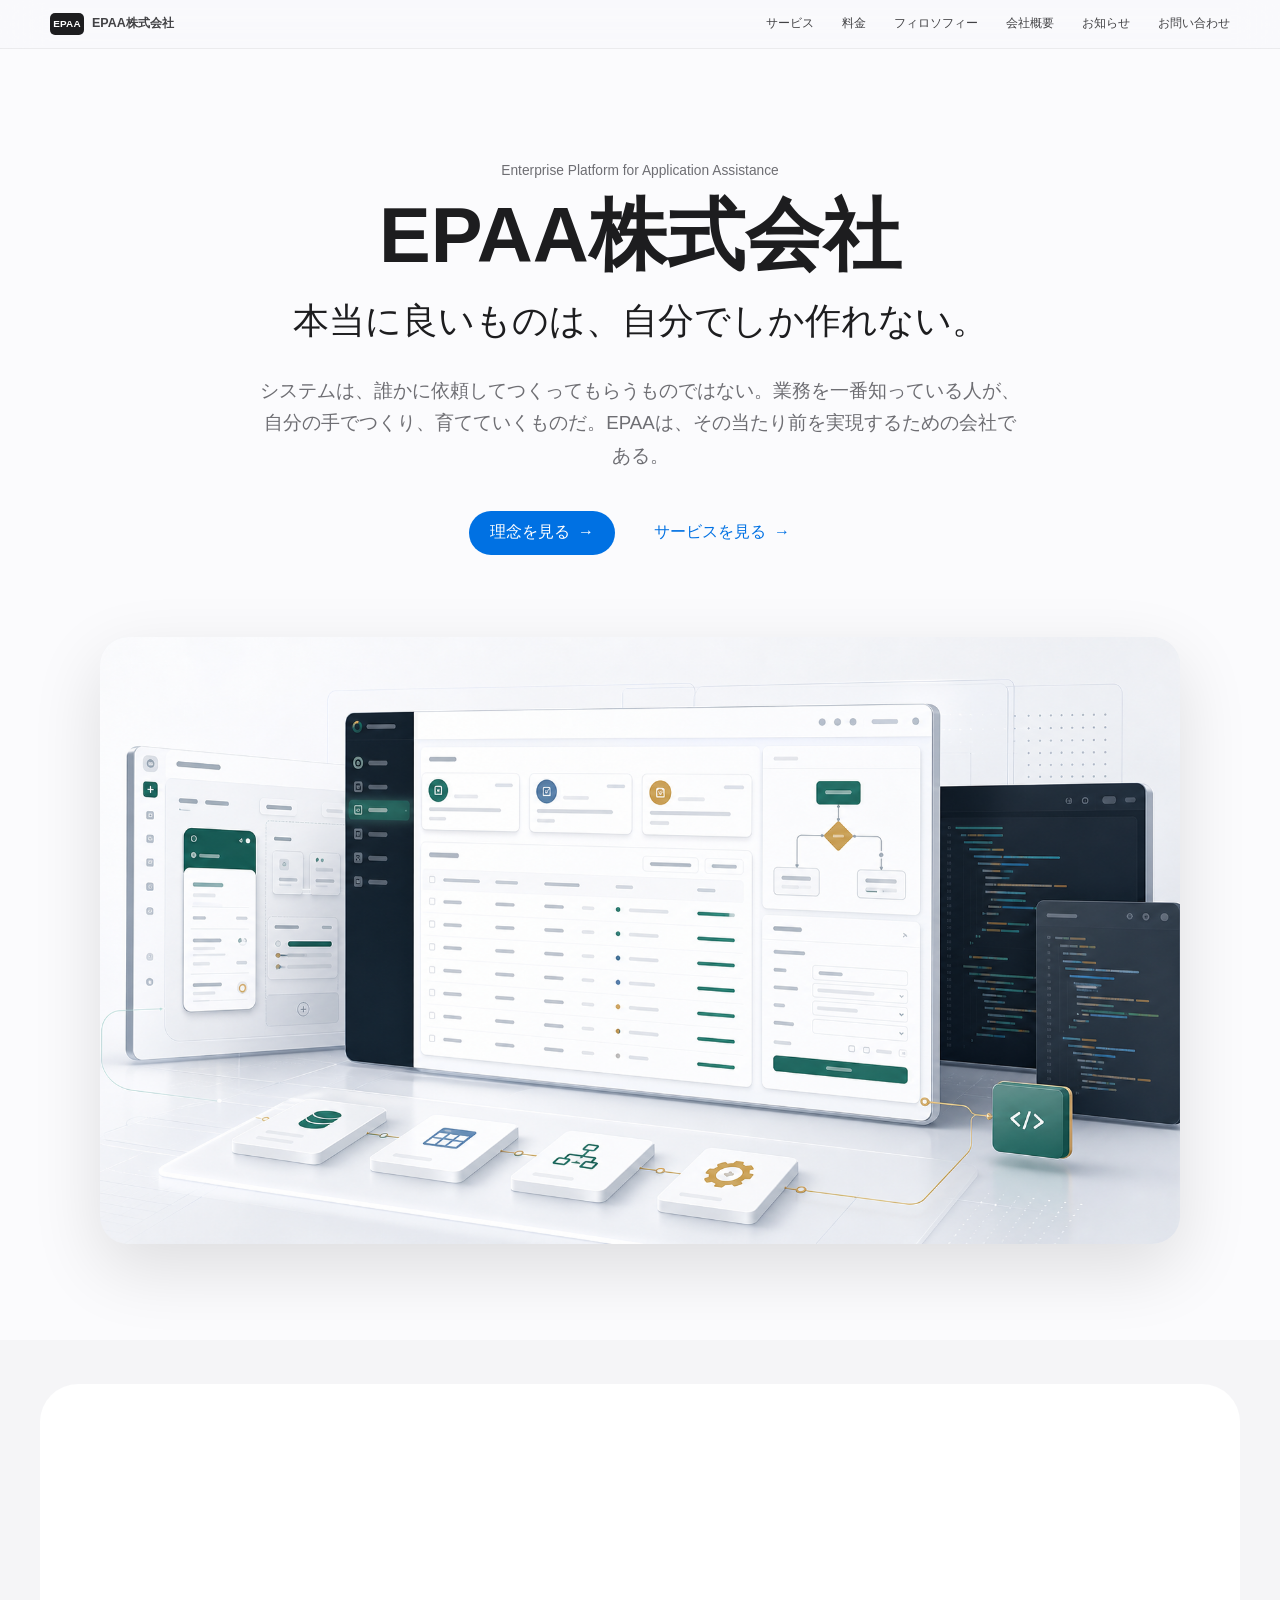
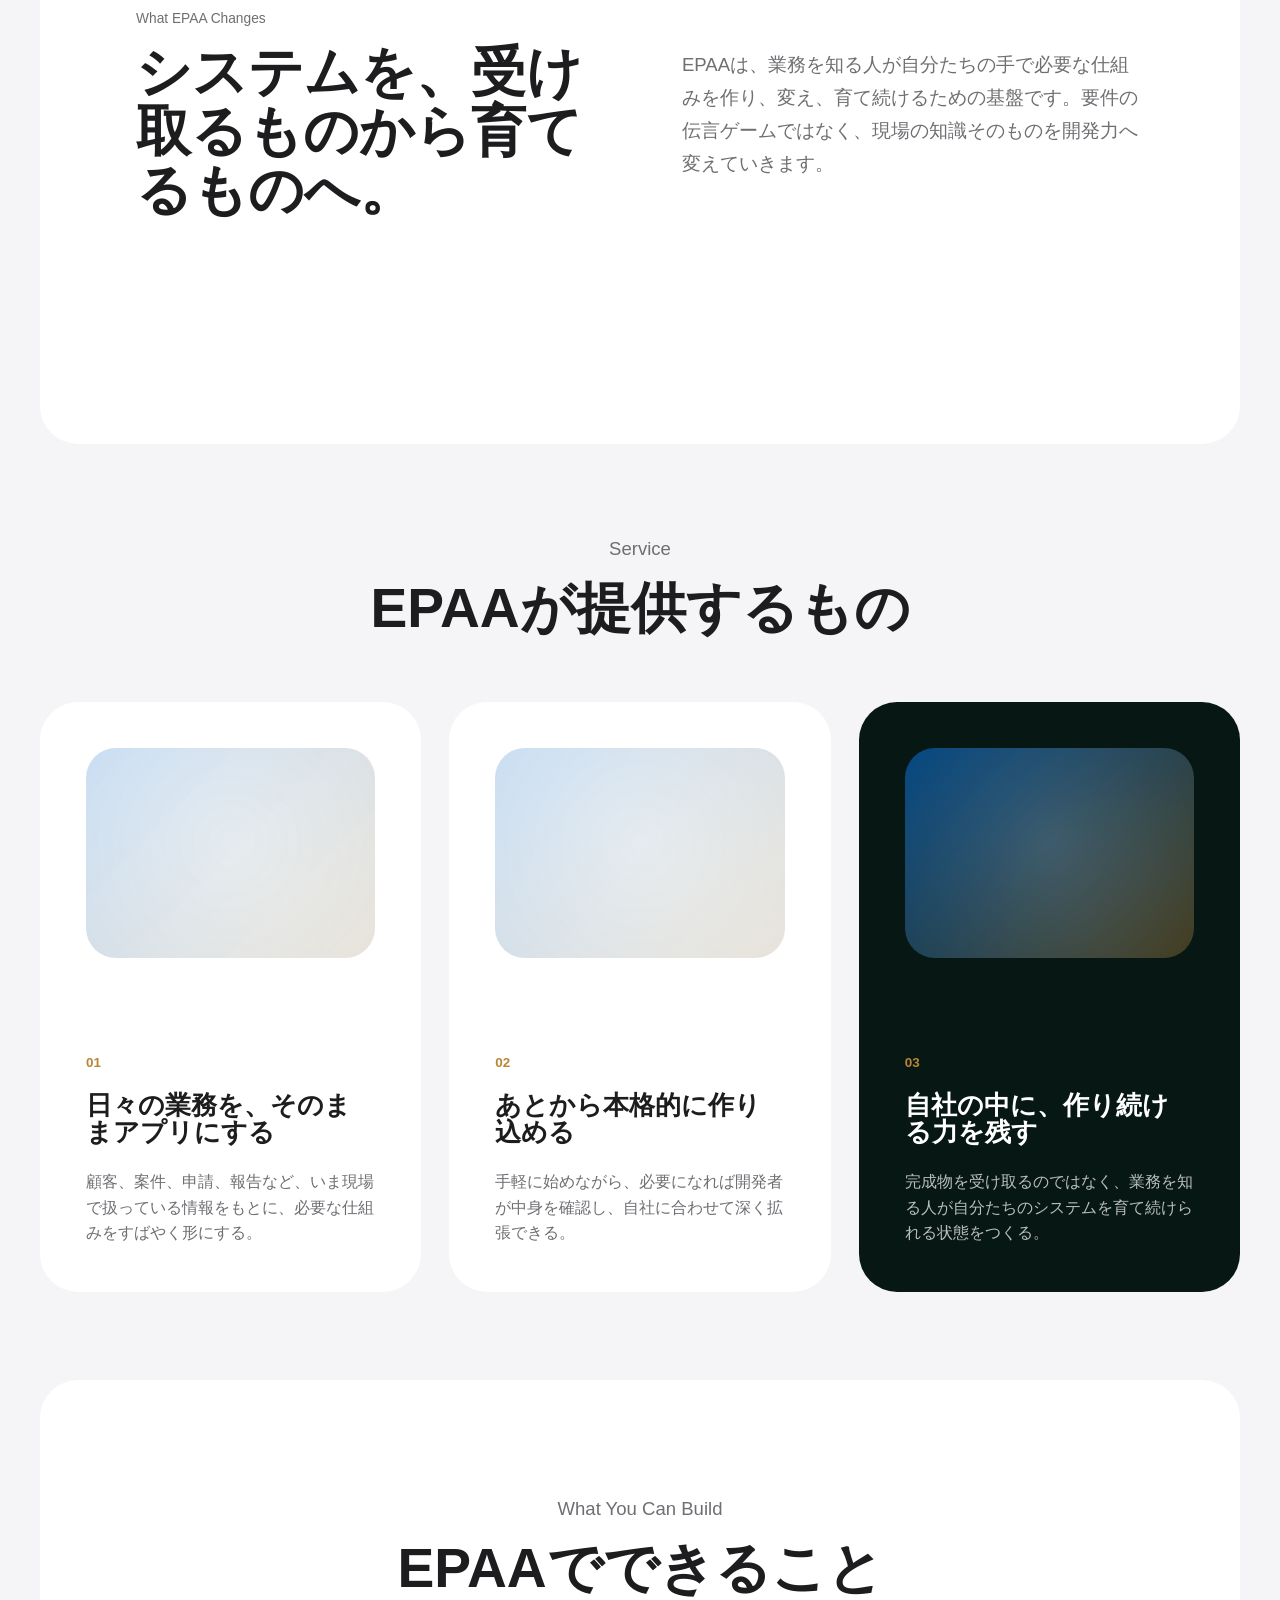
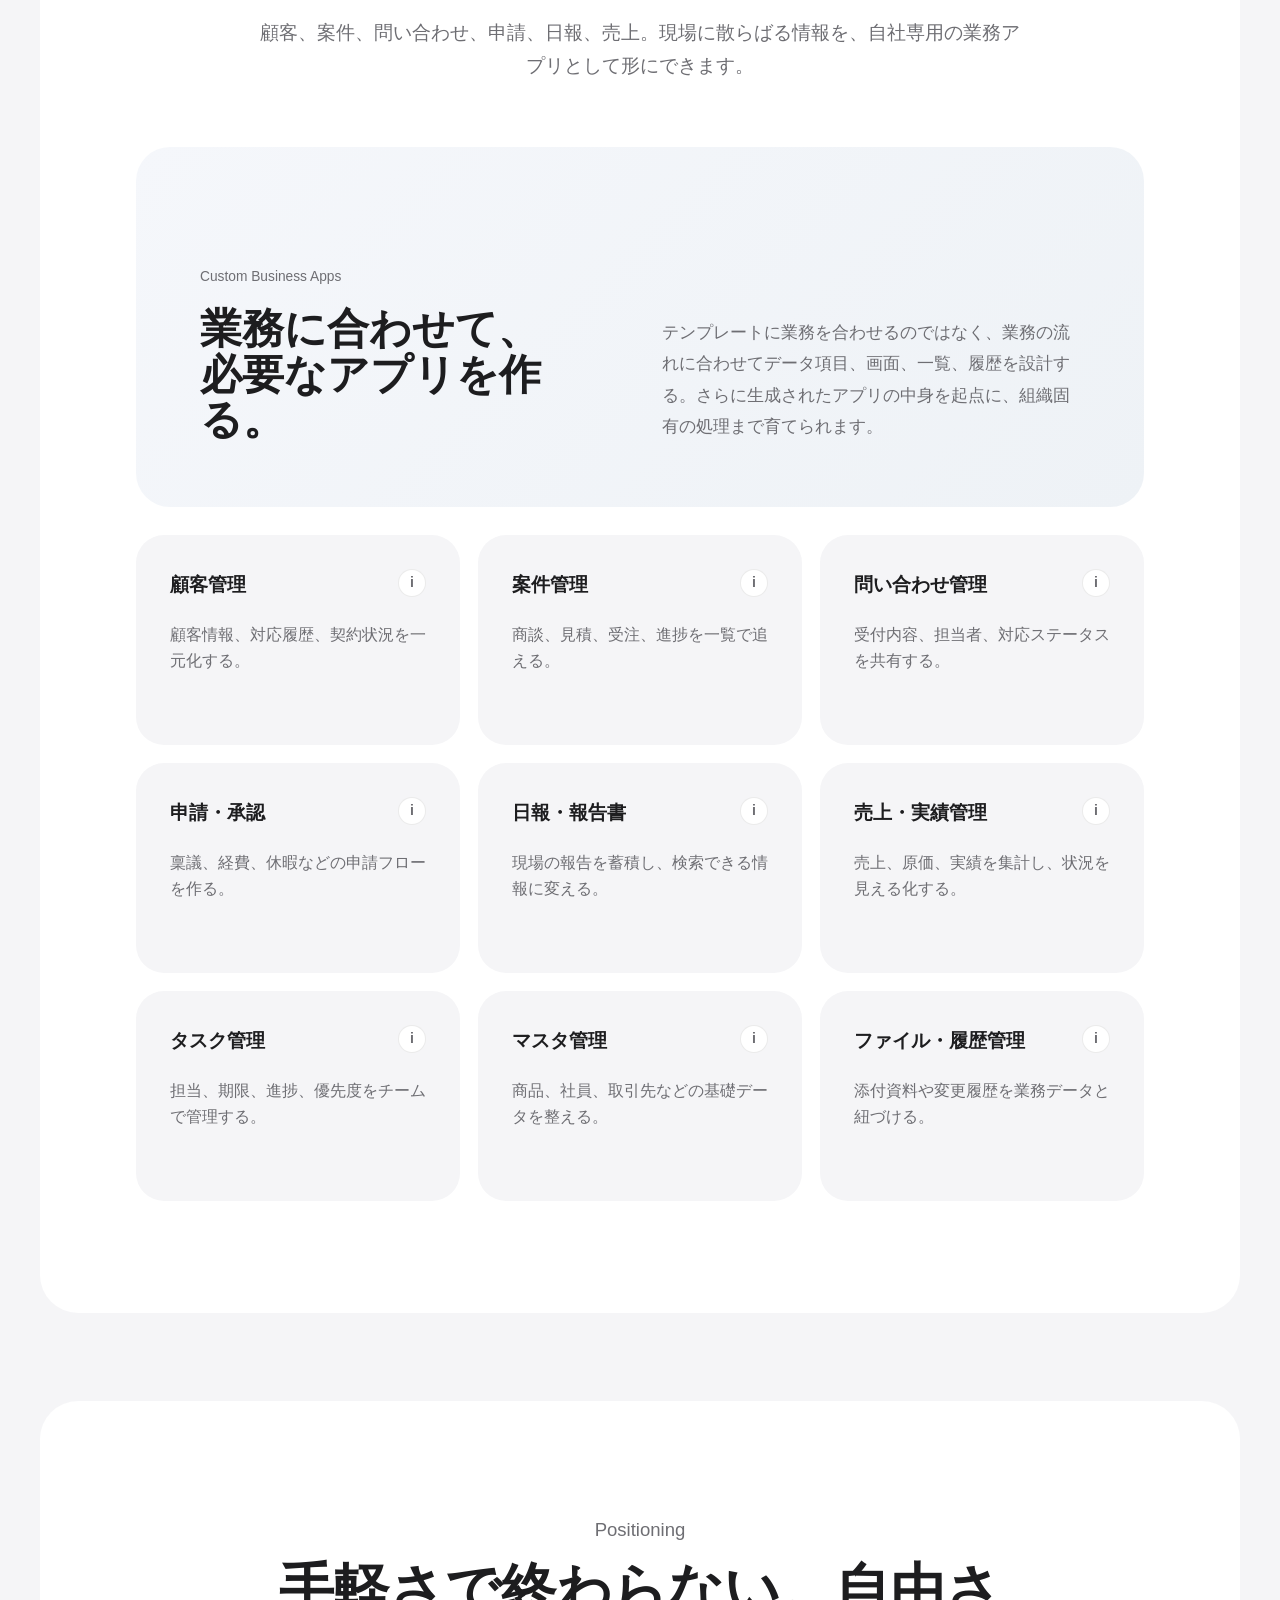
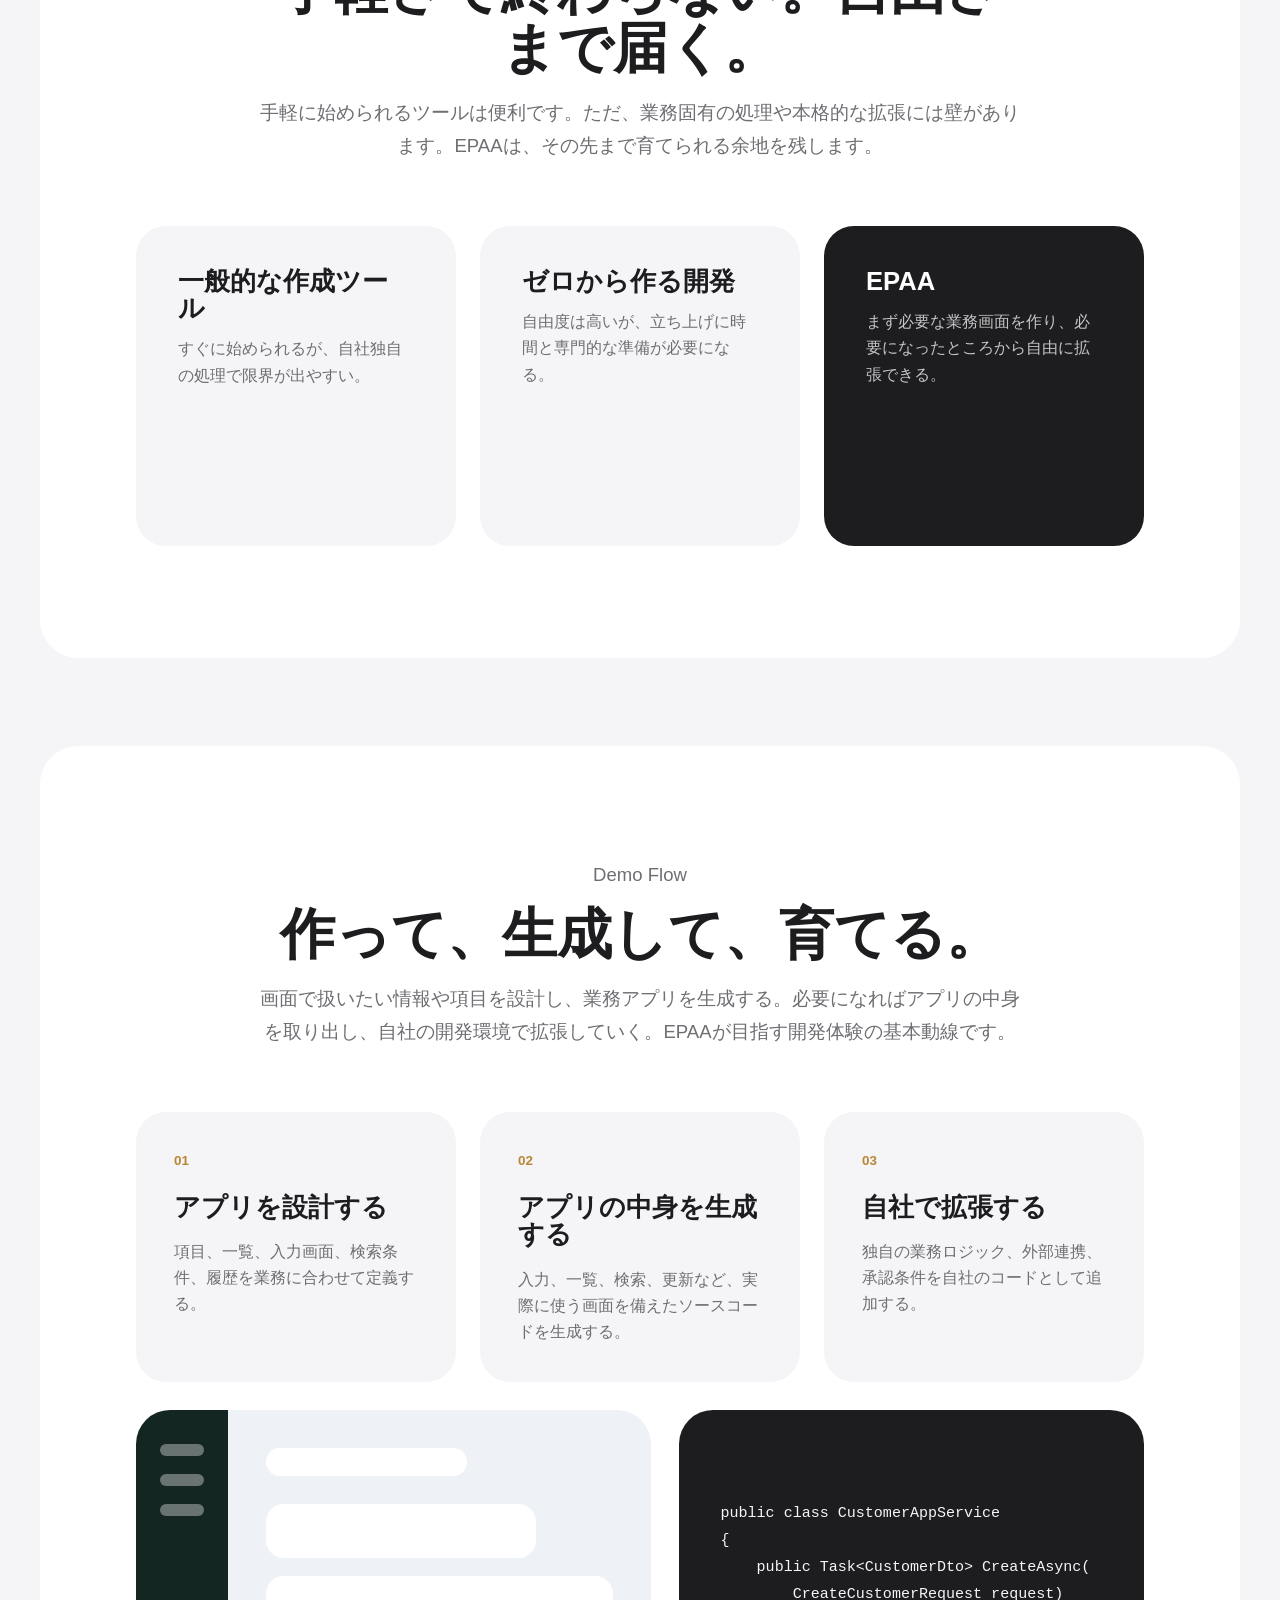
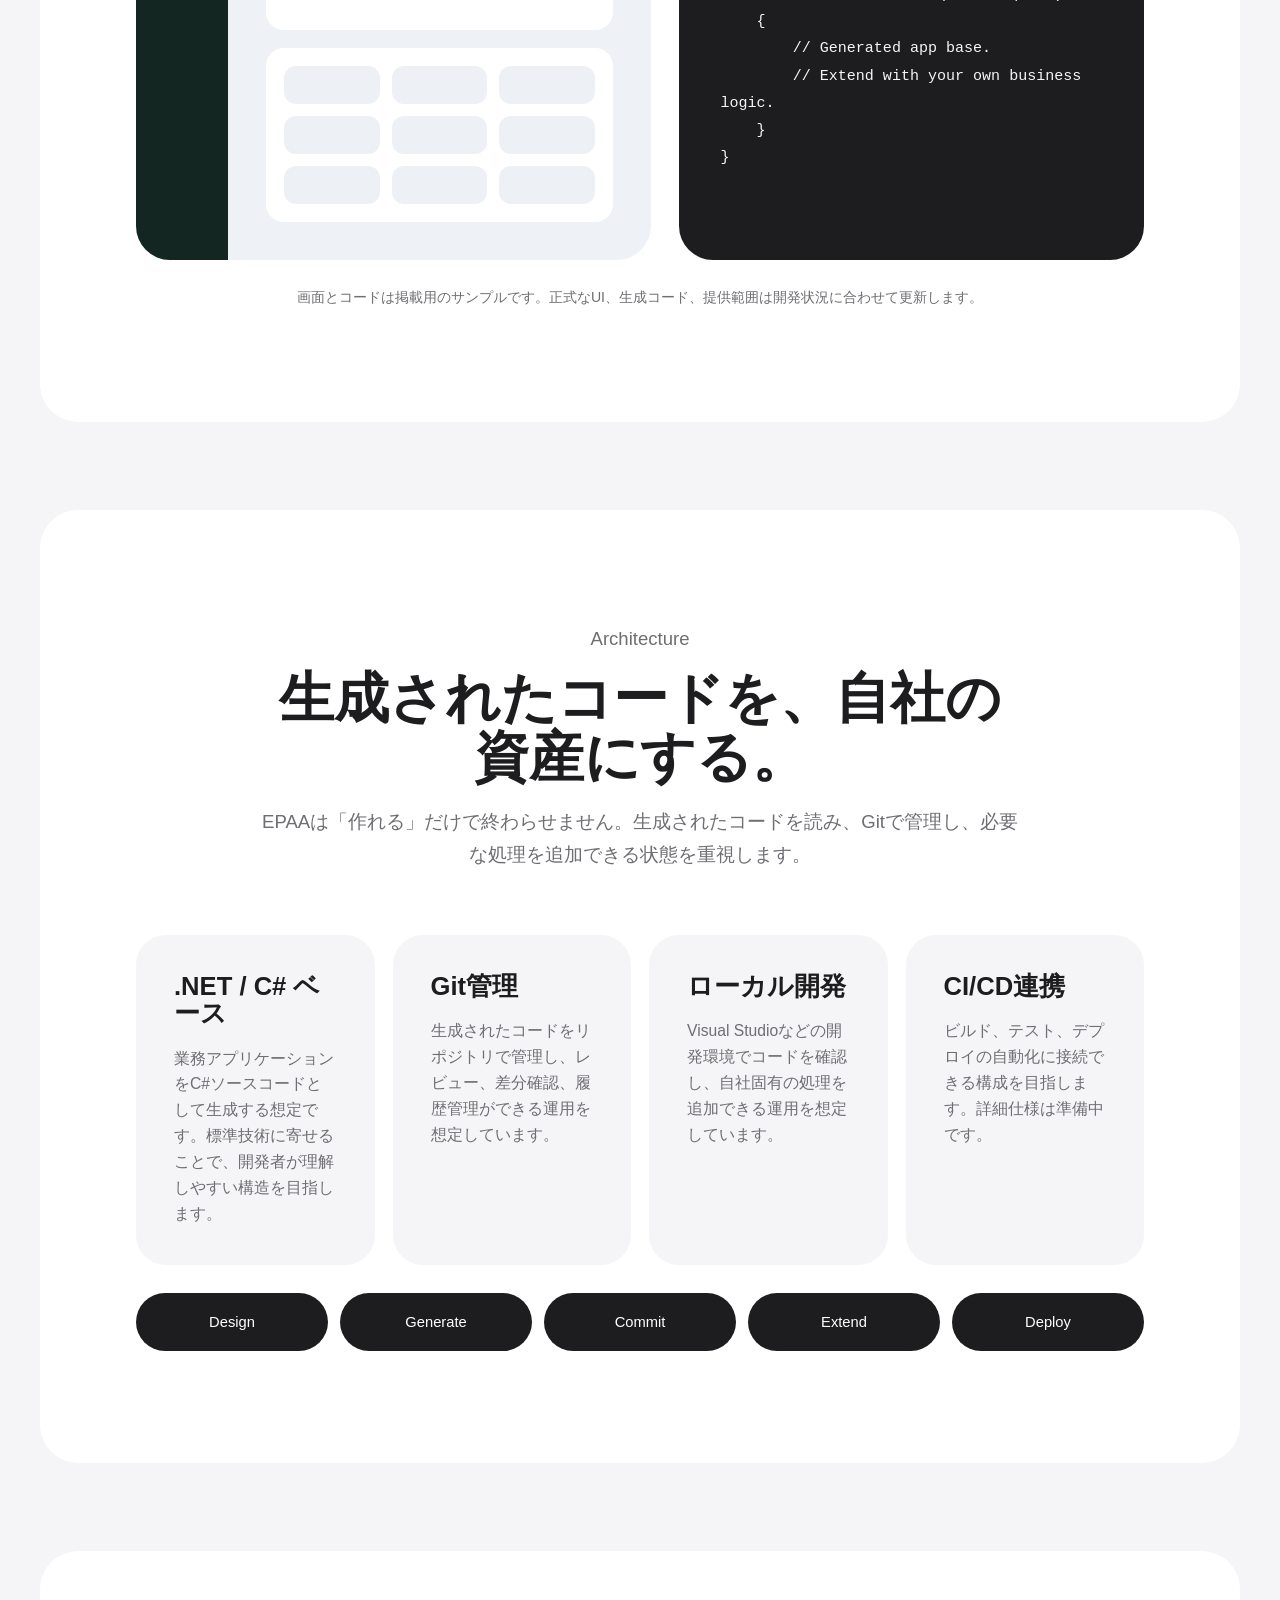
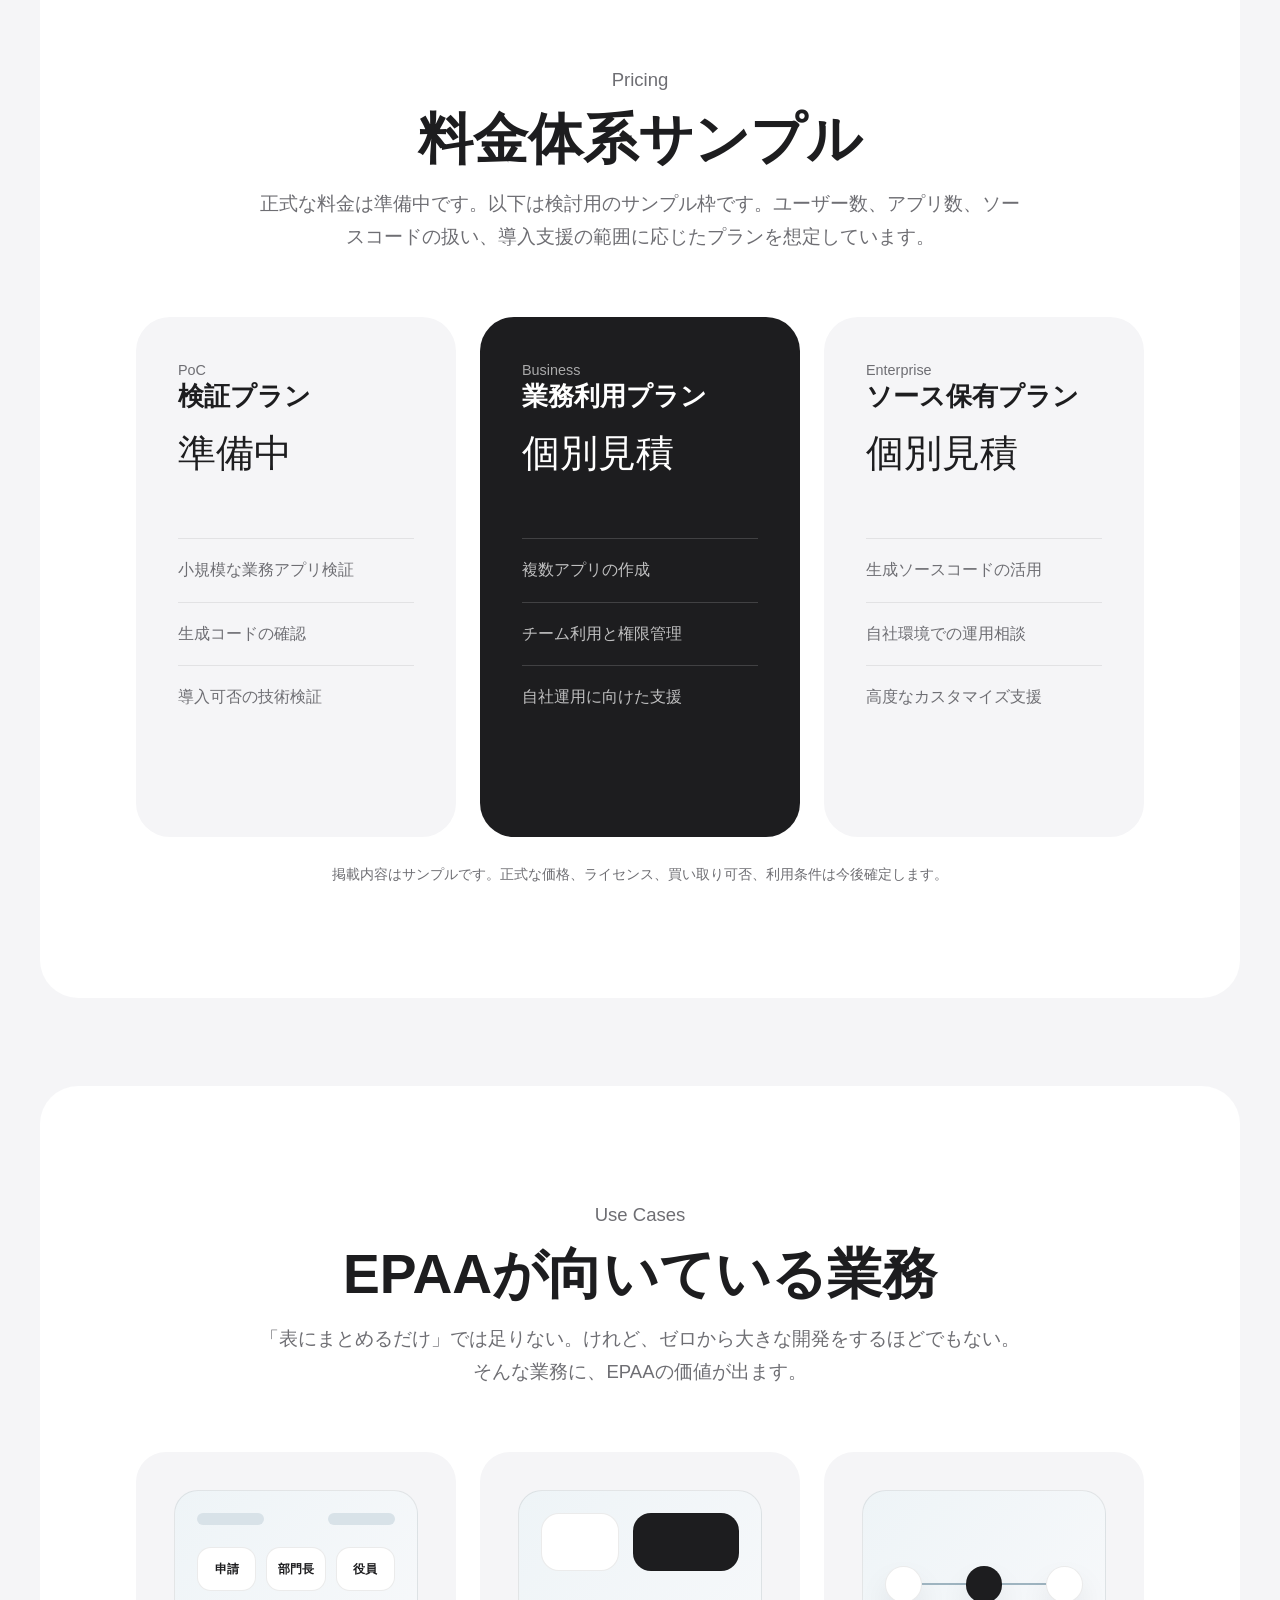
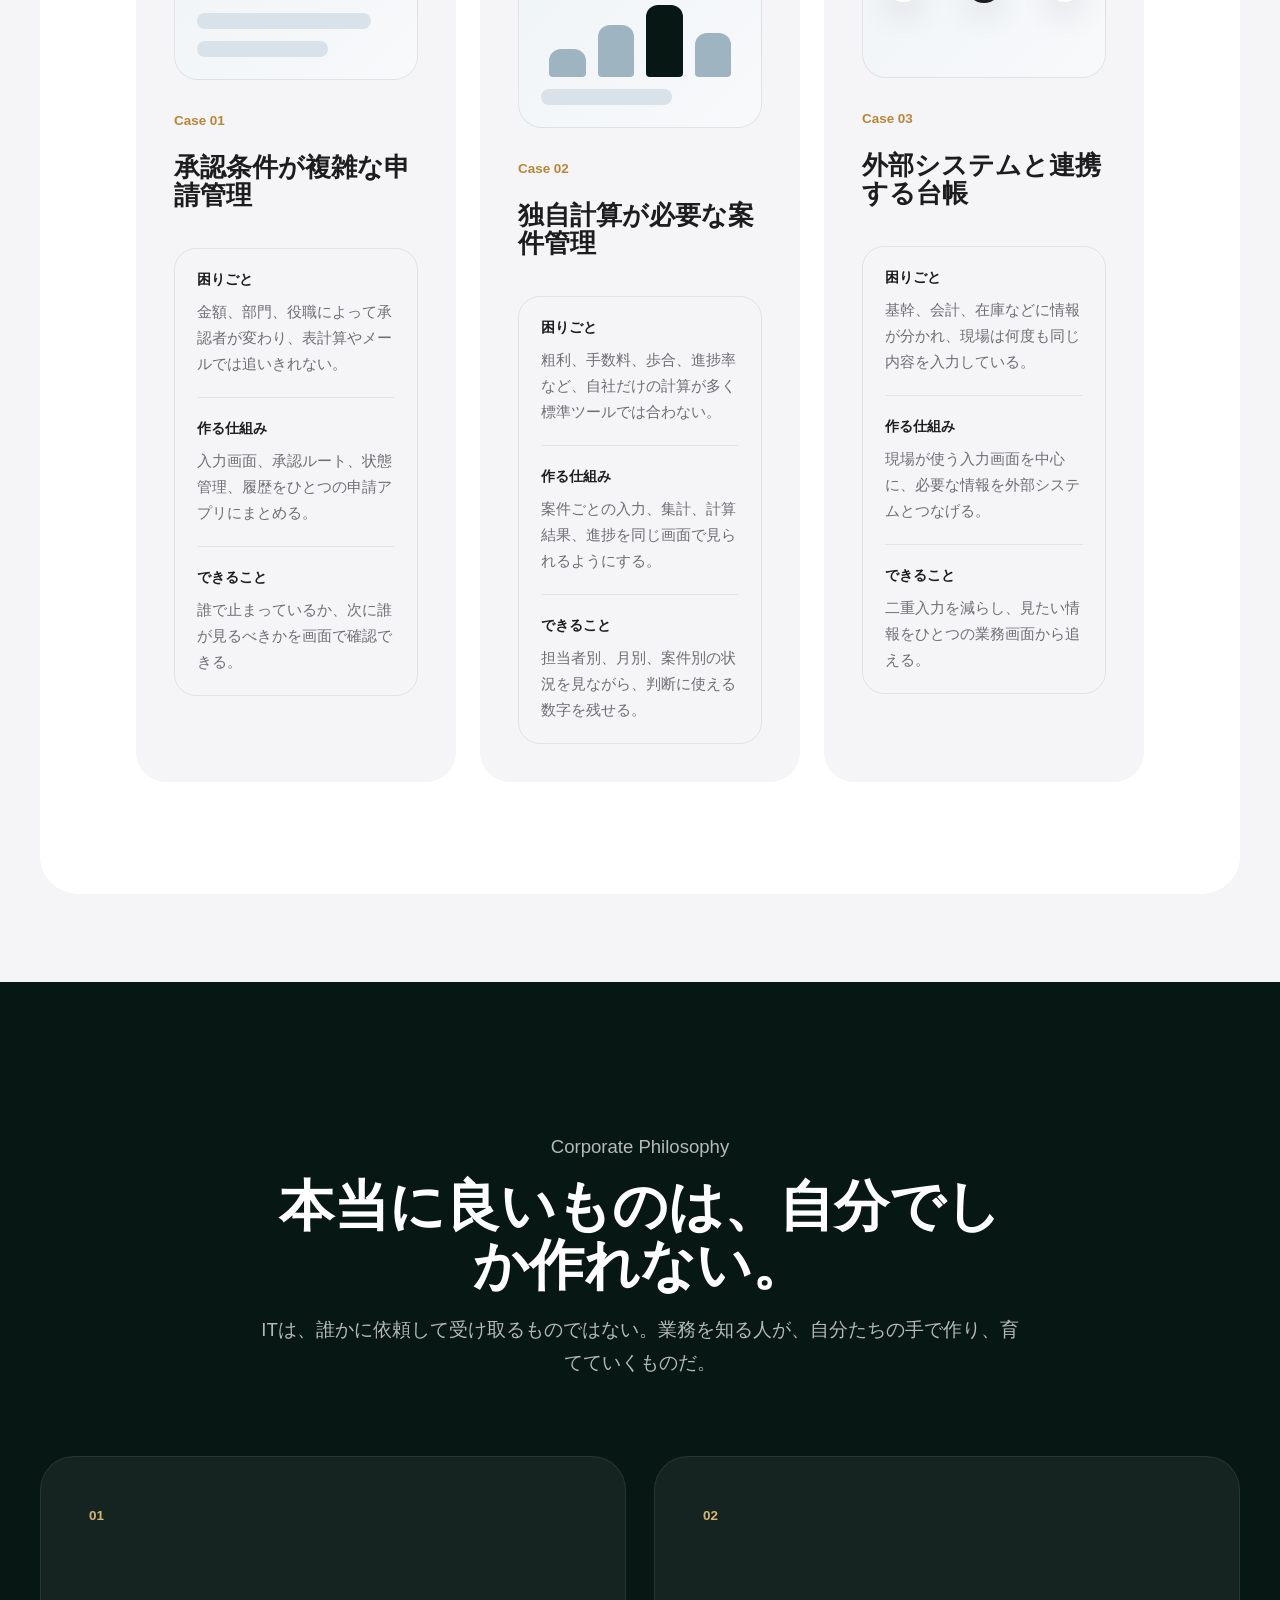
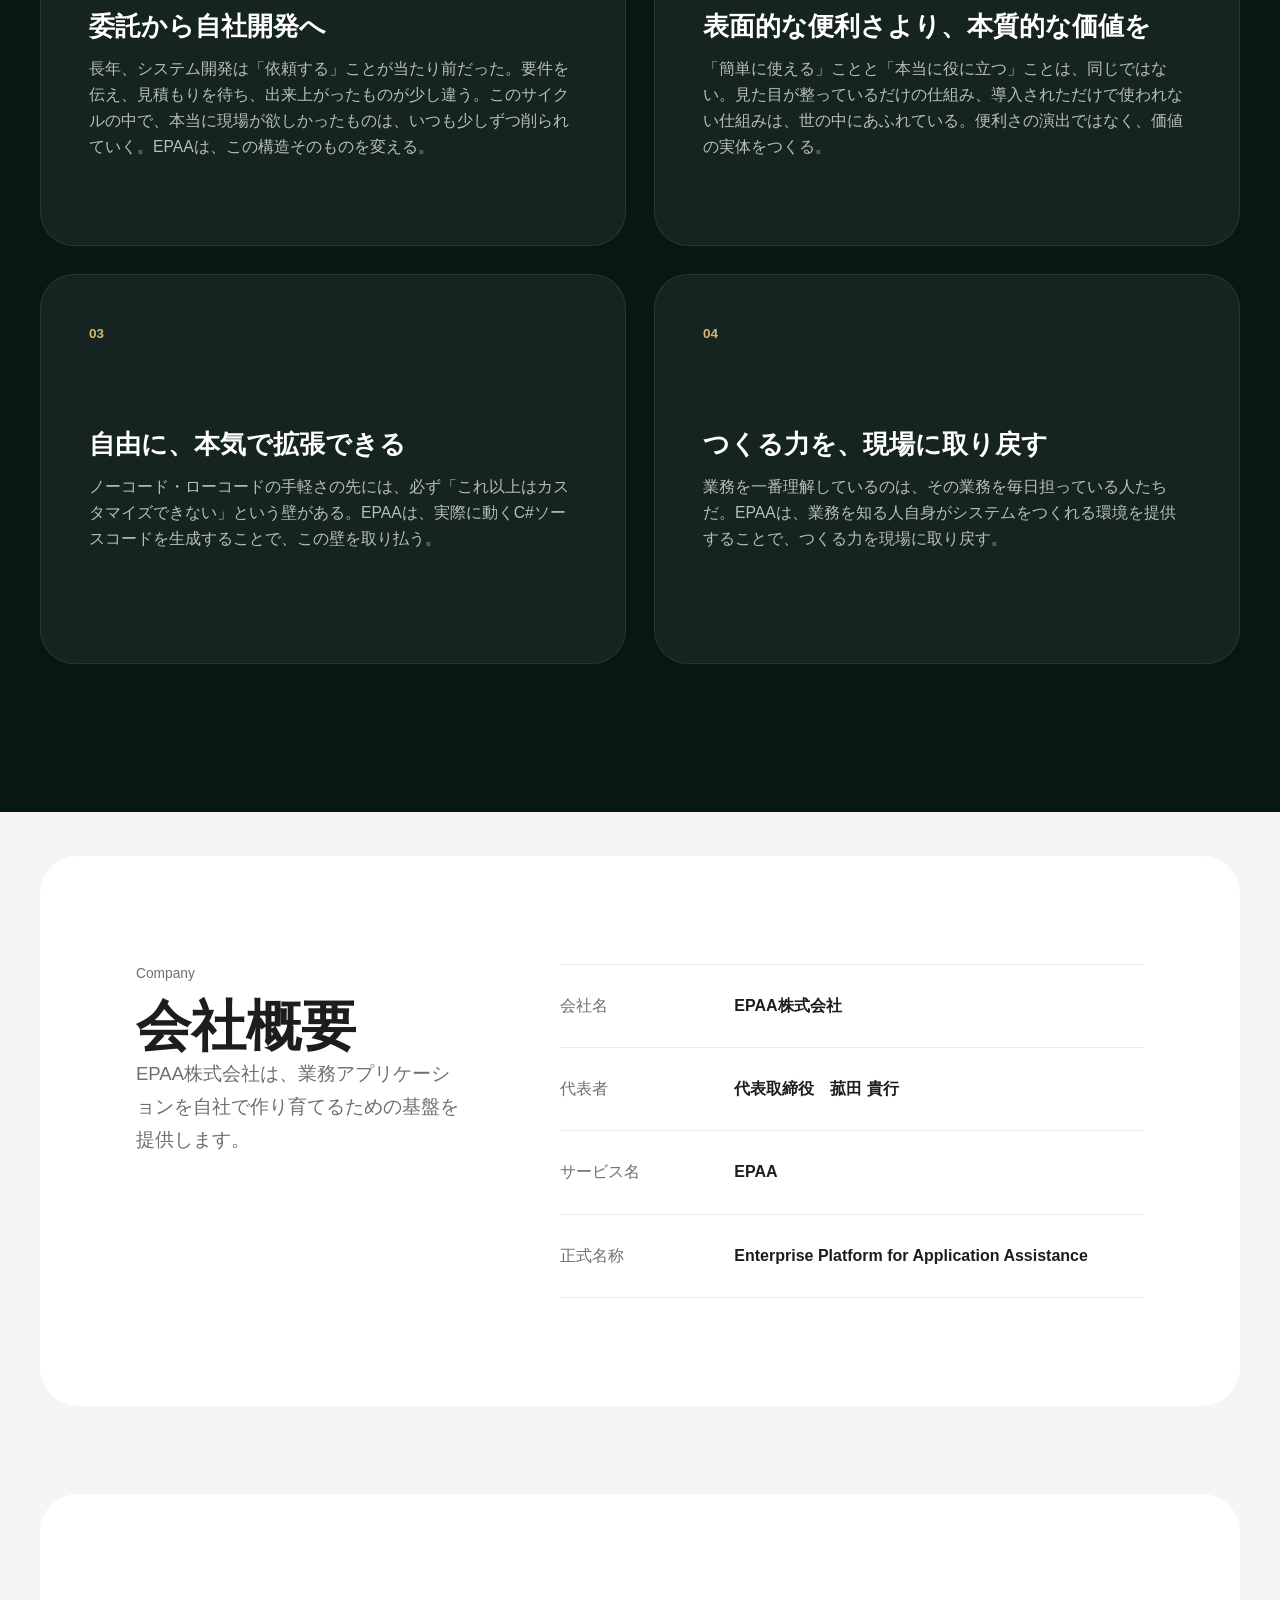
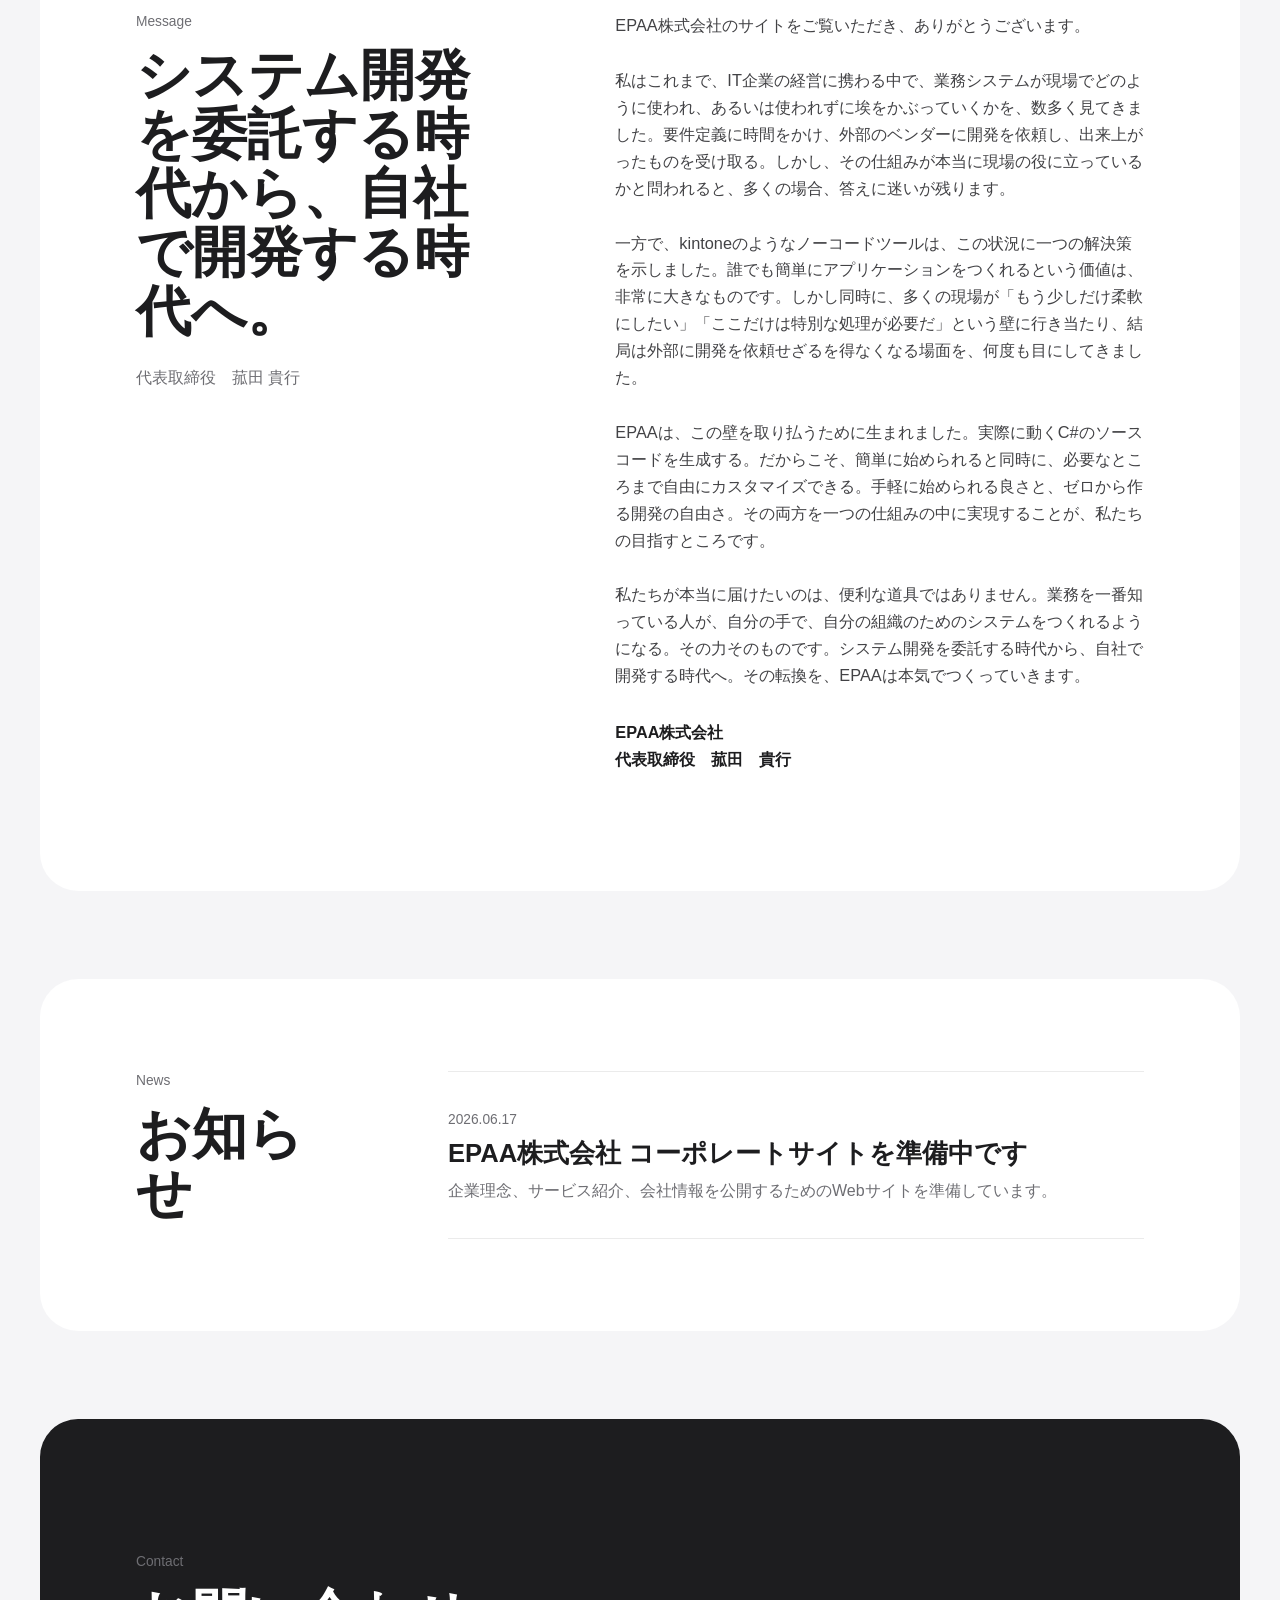
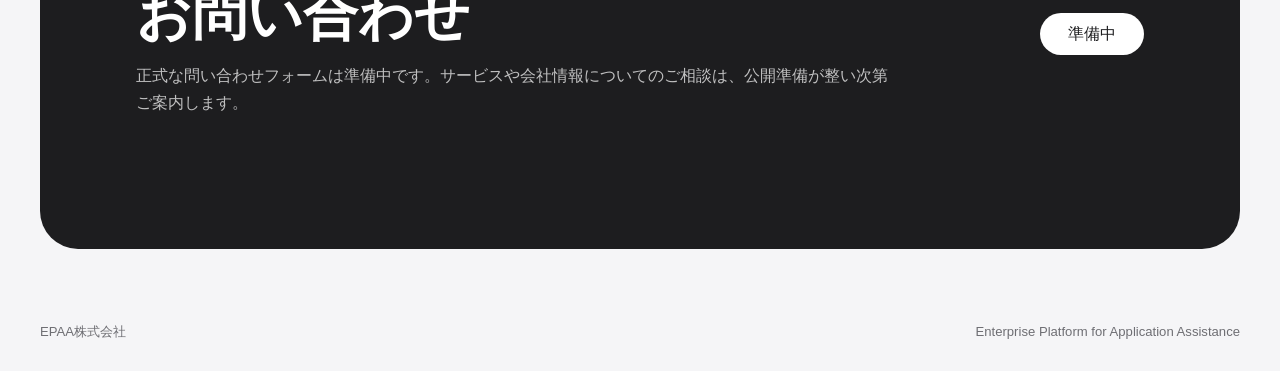
==== commit 673fa75b: "Simplify service copy and enrich use cases" ====
--- a/index.html
+++ b/index.html
@@ -75,13 +75,13 @@
           <div class="service-grid">
             <article class="service-card">
               <span class="card-number">01</span>
-              <h3>CRUDを起点に、業務アプリをすばやく形にする</h3>
-              <p>業務データの登録、参照、更新、削除を基盤に、現場が必要とするアプリケーションを短い距離で立ち上げる。</p>
+              <h3>日々の業務を、そのままアプリにする</h3>
+              <p>顧客、案件、申請、報告など、いま現場で扱っている情報をもとに、必要な仕組みをすばやく形にする。</p>
             </article>
             <article class="service-card">
               <span class="card-number">02</span>
-              <h3>実際のC#ソースコードを生成する</h3>
-              <p>ノーコードの手軽さで始めながら、必要になれば生成されたソースコードを読み、変え、拡張できる。</p>
+              <h3>あとから本格的に作り込める</h3>
+              <p>手軽に始めながら、必要になれば開発者が中身を確認し、自社に合わせて深く拡張できる。</p>
             </article>
             <article class="service-card service-card-strong">
               <span class="card-number">03</span>
@@ -98,7 +98,7 @@
             <p class="eyebrow">What You Can Build</p>
             <h2>EPAAでできること</h2>
             <p>
-              顧客、案件、問い合わせ、申請、日報、売上。現場に散らばる業務を、CRUDを起点に自社専用のアプリケーションとして形にできます。
+              顧客、案件、問い合わせ、申請、日報、売上。現場に散らばる情報を、自社専用の業務アプリとして形にできます。
             </p>
           </div>
           <div class="capability-feature">
@@ -107,7 +107,7 @@
               <h3>業務に合わせて、必要なアプリを作る。</h3>
             </div>
             <p>
-              テンプレートに業務を合わせるのではなく、業務の流れに合わせてデータ項目、画面、一覧、履歴を設計する。さらに生成されたC#ソースコードを起点に、組織固有の処理まで育てられます。
+              テンプレートに業務を合わせるのではなく、業務の流れに合わせてデータ項目、画面、一覧、履歴を設計する。さらに生成されたアプリの中身を起点に、組織固有の処理まで育てられます。
             </p>
           </div>
           <div class="capability-grid">
@@ -211,21 +211,21 @@
             <p class="eyebrow">Positioning</p>
             <h2>手軽さで終わらない。自由さまで届く。</h2>
             <p>
-              ノーコード・ローコードは始めやすい一方で、業務固有の処理や本格的な拡張に壁があります。EPAAはC#ソースコード生成によって、その先を開きます。
+              手軽に始められるツールは便利です。ただ、業務固有の処理や本格的な拡張には壁があります。EPAAは、その先まで育てられる余地を残します。
             </p>
           </div>
           <div class="position-list">
             <div>
-              <h3>No-code / Low-code</h3>
-              <p>すぐに始められるが、拡張性に限界が出やすい。</p>
+              <h3>一般的な作成ツール</h3>
+              <p>すぐに始められるが、自社独自の処理で限界が出やすい。</p>
             </div>
             <div>
-              <h3>Full Scratch</h3>
-              <p>自由度は高いが、立ち上げに時間と専門性が必要になる。</p>
+              <h3>ゼロから作る開発</h3>
+              <p>自由度は高いが、立ち上げに時間と専門的な準備が必要になる。</p>
             </div>
             <div class="position-epaa">
               <h3>EPAA</h3>
-              <p>CRUDを起点に始め、生成ソースを使って自由に拡張できる。</p>
+              <p>まず必要な業務画面を作り、必要になったところから自由に拡張できる。</p>
             </div>
           </div>
         </div>
@@ -237,7 +237,7 @@
             <p class="eyebrow">Demo Flow</p>
             <h2>作って、生成して、育てる。</h2>
             <p>
-              画面で業務データを設計し、CRUDアプリを生成する。必要になればC#ソースコードを取り出し、自社の開発環境で拡張していく。EPAAが目指す開発体験の基本動線です。
+              画面で扱いたい情報や項目を設計し、業務アプリを生成する。必要になればアプリの中身を取り出し、自社の開発環境で拡張していく。EPAAが目指す開発体験の基本動線です。
             </p>
           </div>
           <div class="demo-flow">
@@ -248,8 +248,8 @@
             </article>
             <article>
               <span>02</span>
-              <h3>C#コードを生成する</h3>
-              <p>CRUDを基盤に、実際に動くアプリケーションのソースコードを生成する。</p>
+              <h3>アプリの中身を生成する</h3>
+              <p>入力、一覧、検索、更新など、実際に使う画面を備えたソースコードを生成する。</p>
             </article>
             <article>
               <span>03</span>
@@ -280,7 +280,7 @@
     public Task&lt;CustomerDto&gt; CreateAsync(
         CreateCustomerRequest request)
     {
-        // Generated CRUD base.
+        // Generated app base.
         // Extend with your own business logic.
     }
 }</code></pre>
@@ -377,24 +377,96 @@
             <p class="eyebrow">Use Cases</p>
             <h2>EPAAが向いている業務</h2>
             <p>
-              単純な台帳では足りない。けれど、フルスクラッチにするほどでもない。そんな業務に、EPAAの価値が出ます。
+              「表にまとめるだけ」では足りない。けれど、ゼロから大きな開発をするほどでもない。そんな業務に、EPAAの価値が出ます。
             </p>
           </div>
           <div class="usecase-grid">
-            <article>
-              <span>Case 01</span>
+            <article class="usecase-card">
+              <div class="case-visual case-approval" aria-label="申請管理画面のイメージ">
+                <div class="case-visual-header">
+                  <span></span>
+                  <span></span>
+                </div>
+                <div class="case-route">
+                  <span>申請</span>
+                  <span>部門長</span>
+                  <span>役員</span>
+                </div>
+                <div class="case-row wide"></div>
+                <div class="case-row"></div>
+              </div>
+              <span class="case-label">Case 01</span>
               <h3>承認条件が複雑な申請管理</h3>
-              <p>部門、金額、役職、取引先区分によって承認ルートが変わる。標準機能では足りない条件をC#で拡張する想定ケースです。</p>
-            </article>
-            <article>
-              <span>Case 02</span>
+              <div class="case-framework">
+                <div>
+                  <strong>困りごと</strong>
+                  <p>金額、部門、役職によって承認者が変わり、表計算やメールでは追いきれない。</p>
+                </div>
+                <div>
+                  <strong>作る仕組み</strong>
+                  <p>入力画面、承認ルート、状態管理、履歴をひとつの申請アプリにまとめる。</p>
+                </div>
+                <div>
+                  <strong>できること</strong>
+                  <p>誰で止まっているか、次に誰が見るべきかを画面で確認できる。</p>
+                </div>
+              </div>
+            </article>
+            <article class="usecase-card">
+              <div class="case-visual case-sales" aria-label="案件管理画面のイメージ">
+                <div class="case-metric">
+                  <span></span>
+                  <strong></strong>
+                </div>
+                <div class="case-chart">
+                  <span></span>
+                  <span></span>
+                  <span></span>
+                  <span></span>
+                </div>
+                <div class="case-row"></div>
+              </div>
+              <span class="case-label">Case 02</span>
               <h3>独自計算が必要な案件管理</h3>
-              <p>粗利、手数料、歩合、進捗率など、自社独自の計算式が多い案件管理を、生成アプリを起点に作り込む想定ケースです。</p>
-            </article>
-            <article>
-              <span>Case 03</span>
+              <div class="case-framework">
+                <div>
+                  <strong>困りごと</strong>
+                  <p>粗利、手数料、歩合、進捗率など、自社だけの計算が多く標準ツールでは合わない。</p>
+                </div>
+                <div>
+                  <strong>作る仕組み</strong>
+                  <p>案件ごとの入力、集計、計算結果、進捗を同じ画面で見られるようにする。</p>
+                </div>
+                <div>
+                  <strong>できること</strong>
+                  <p>担当者別、月別、案件別の状況を見ながら、判断に使える数字を残せる。</p>
+                </div>
+              </div>
+            </article>
+            <article class="usecase-card">
+              <div class="case-visual case-connect" aria-label="外部連携画面のイメージ">
+                <div class="case-node"></div>
+                <div class="case-link"></div>
+                <div class="case-node dark"></div>
+                <div class="case-link"></div>
+                <div class="case-node"></div>
+              </div>
+              <span class="case-label">Case 03</span>
               <h3>外部システムと連携する台帳</h3>
-              <p>基幹システム、会計、在庫、CRMと連携しながら、現場が使いやすい入力画面を用意する想定ケースです。</p>
+              <div class="case-framework">
+                <div>
+                  <strong>困りごと</strong>
+                  <p>基幹、会計、在庫などに情報が分かれ、現場は何度も同じ内容を入力している。</p>
+                </div>
+                <div>
+                  <strong>作る仕組み</strong>
+                  <p>現場が使う入力画面を中心に、必要な情報を外部システムとつなげる。</p>
+                </div>
+                <div>
+                  <strong>できること</strong>
+                  <p>二重入力を減らし、見たい情報をひとつの業務画面から追える。</p>
+                </div>
+              </div>
             </article>
           </div>
         </div>
@@ -428,7 +500,7 @@
               <span>03</span>
               <h3>自由に、本気で拡張できる</h3>
               <p>
-                ノーコード・ローコードの手軽さの先には、必ず「これ以上はカスタマイズできない」という壁がある。EPAAは、CRUDを基盤としながら実際のC#ソースコードを生成することで、この壁を取り払う。
+                ノーコード・ローコードの手軽さの先には、必ず「これ以上はカスタマイズできない」という壁がある。EPAAは、実際に動くC#ソースコードを生成することで、この壁を取り払う。
               </p>
             </article>
             <article>
@@ -486,7 +558,7 @@
               一方で、kintoneのようなノーコードツールは、この状況に一つの解決策を示しました。誰でも簡単にアプリケーションをつくれるという価値は、非常に大きなものです。しかし同時に、多くの現場が「もう少しだけ柔軟にしたい」「ここだけは特別な処理が必要だ」という壁に行き当たり、結局は外部に開発を依頼せざるを得なくなる場面を、何度も目にしてきました。
             </p>
             <p>
-              EPAAは、この壁を取り払うために生まれました。CRUDを基盤としながら、実際に動くC#のソースコードを生成する。だからこそ、簡単に始められると同時に、必要なところまで自由にカスタマイズできる。ノーコードの手軽さと、フルスクラッチ開発の自由さ、その両方を一つの仕組みの中に実現することが、私たちの目指すところです。
+              EPAAは、この壁を取り払うために生まれました。実際に動くC#のソースコードを生成する。だからこそ、簡単に始められると同時に、必要なところまで自由にカスタマイズできる。手軽に始められる良さと、ゼロから作る開発の自由さ。その両方を一つの仕組みの中に実現することが、私たちの目指すところです。
             </p>
             <p>
               私たちが本当に届けたいのは、便利な道具ではありません。業務を一番知っている人が、自分の手で、自分の組織のためのシステムをつくれるようになる。その力そのものです。システム開発を委託する時代から、自社で開発する時代へ。その転換を、EPAAは本気でつくっていきます。
--- a/assets/style.css
+++ b/assets/style.css
@@ -539,24 +539,23 @@
 
 .demo-flow article,
 .architecture-grid article,
-.usecase-grid article {
+.usecase-card {
   padding: 38px;
   background: var(--page);
   border-radius: 30px;
 }
 
 .demo-flow span,
-.usecase-grid span {
+.case-label {
   display: block;
-  margin-bottom: 44px;
+  margin-bottom: 22px;
   color: var(--gold);
   font-size: 0.84rem;
   font-weight: 600;
 }
 
 .demo-flow p,
-.architecture-grid p,
-.usecase-grid p {
+.architecture-grid p {
   margin-top: 18px;
   color: var(--muted);
   font-size: 0.98rem;
@@ -735,8 +734,172 @@
   gap: 24px;
 }
 
-.usecase-grid article {
-  min-height: 380px;
+.usecase-card {
+  min-height: 640px;
+  display: flex;
+  flex-direction: column;
+}
+
+.case-visual {
+  min-height: 188px;
+  margin-bottom: 30px;
+  padding: 22px;
+  overflow: hidden;
+  background: linear-gradient(135deg, #eef4f7, #f8f9fb);
+  border: 1px solid var(--line-soft);
+  border-radius: 24px;
+}
+
+.case-visual-header {
+  display: flex;
+  justify-content: space-between;
+  margin-bottom: 22px;
+}
+
+.case-visual-header span {
+  width: 34%;
+  height: 12px;
+  background: #d8e2e8;
+  border-radius: 999px;
+}
+
+.case-route {
+  display: grid;
+  grid-template-columns: repeat(3, minmax(0, 1fr));
+  gap: 10px;
+  margin-bottom: 22px;
+}
+
+.case-route span {
+  min-height: 44px;
+  display: grid;
+  place-items: center;
+  color: var(--ink);
+  background: #fff;
+  border: 1px solid var(--line-soft);
+  border-radius: 14px;
+  font-size: 0.78rem;
+  font-weight: 600;
+}
+
+.case-row {
+  height: 16px;
+  width: 66%;
+  margin-top: 12px;
+  background: #d8e2e8;
+  border-radius: 999px;
+}
+
+.case-row.wide {
+  width: 88%;
+}
+
+.case-metric {
+  display: grid;
+  grid-template-columns: 1fr 1.35fr;
+  gap: 14px;
+  align-items: center;
+  margin-bottom: 24px;
+}
+
+.case-metric span,
+.case-metric strong {
+  display: block;
+  min-height: 58px;
+  background: #fff;
+  border: 1px solid var(--line-soft);
+  border-radius: 18px;
+}
+
+.case-metric strong {
+  background: var(--ink);
+}
+
+.case-chart {
+  display: flex;
+  align-items: end;
+  gap: 12px;
+  height: 82px;
+  padding: 0 8px;
+}
+
+.case-chart span {
+  flex: 1;
+  min-height: 28px;
+  background: #9eb4c0;
+  border-radius: 12px 12px 4px 4px;
+}
+
+.case-chart span:nth-child(2) {
+  min-height: 52px;
+}
+
+.case-chart span:nth-child(3) {
+  min-height: 72px;
+  background: var(--deep);
+}
+
+.case-chart span:nth-child(4) {
+  min-height: 44px;
+}
+
+.case-connect {
+  display: grid;
+  grid-template-columns: 1fr 44px 1fr 44px 1fr;
+  align-items: center;
+  gap: 0;
+}
+
+.case-node {
+  aspect-ratio: 1;
+  background: #fff;
+  border: 1px solid var(--line-soft);
+  border-radius: 24px;
+  box-shadow: 0 16px 30px rgba(21, 31, 42, 0.08);
+}
+
+.case-node.dark {
+  background: var(--ink);
+}
+
+.case-link {
+  height: 2px;
+  background: #9eb4c0;
+}
+
+.usecase-card h3 {
+  min-height: 70px;
+}
+
+.case-framework {
+  display: grid;
+  gap: 0;
+  margin-top: 24px;
+  border: 1px solid var(--line-soft);
+  border-radius: 22px;
+}
+
+.case-framework div {
+  padding: 20px 0;
+  margin: 0 22px;
+  border-top: 1px solid var(--line-soft);
+}
+
+.case-framework div:first-child {
+  border-top: 0;
+}
+
+.case-framework strong {
+  display: block;
+  color: var(--ink);
+  font-size: 0.86rem;
+}
+
+.case-framework p {
+  margin-top: 8px;
+  color: var(--muted);
+  font-size: 0.92rem;
+  line-height: 1.75;
 }
 
 .section-position .container {
@@ -1146,15 +1309,25 @@
   .demo-flow article,
   .architecture-grid article,
   .pricing-grid article,
-  .usecase-grid article {
+  .usecase-card {
     min-height: 0;
     padding: 30px;
     border-radius: 26px;
   }
 
   .demo-flow span,
-  .usecase-grid span {
+  .case-label {
     margin-bottom: 34px;
+  }
+
+  .case-visual {
+    min-height: 170px;
+    padding: 18px;
+    border-radius: 20px;
+  }
+
+  .usecase-card h3 {
+    min-height: 0;
   }
 
   .mock-screen,
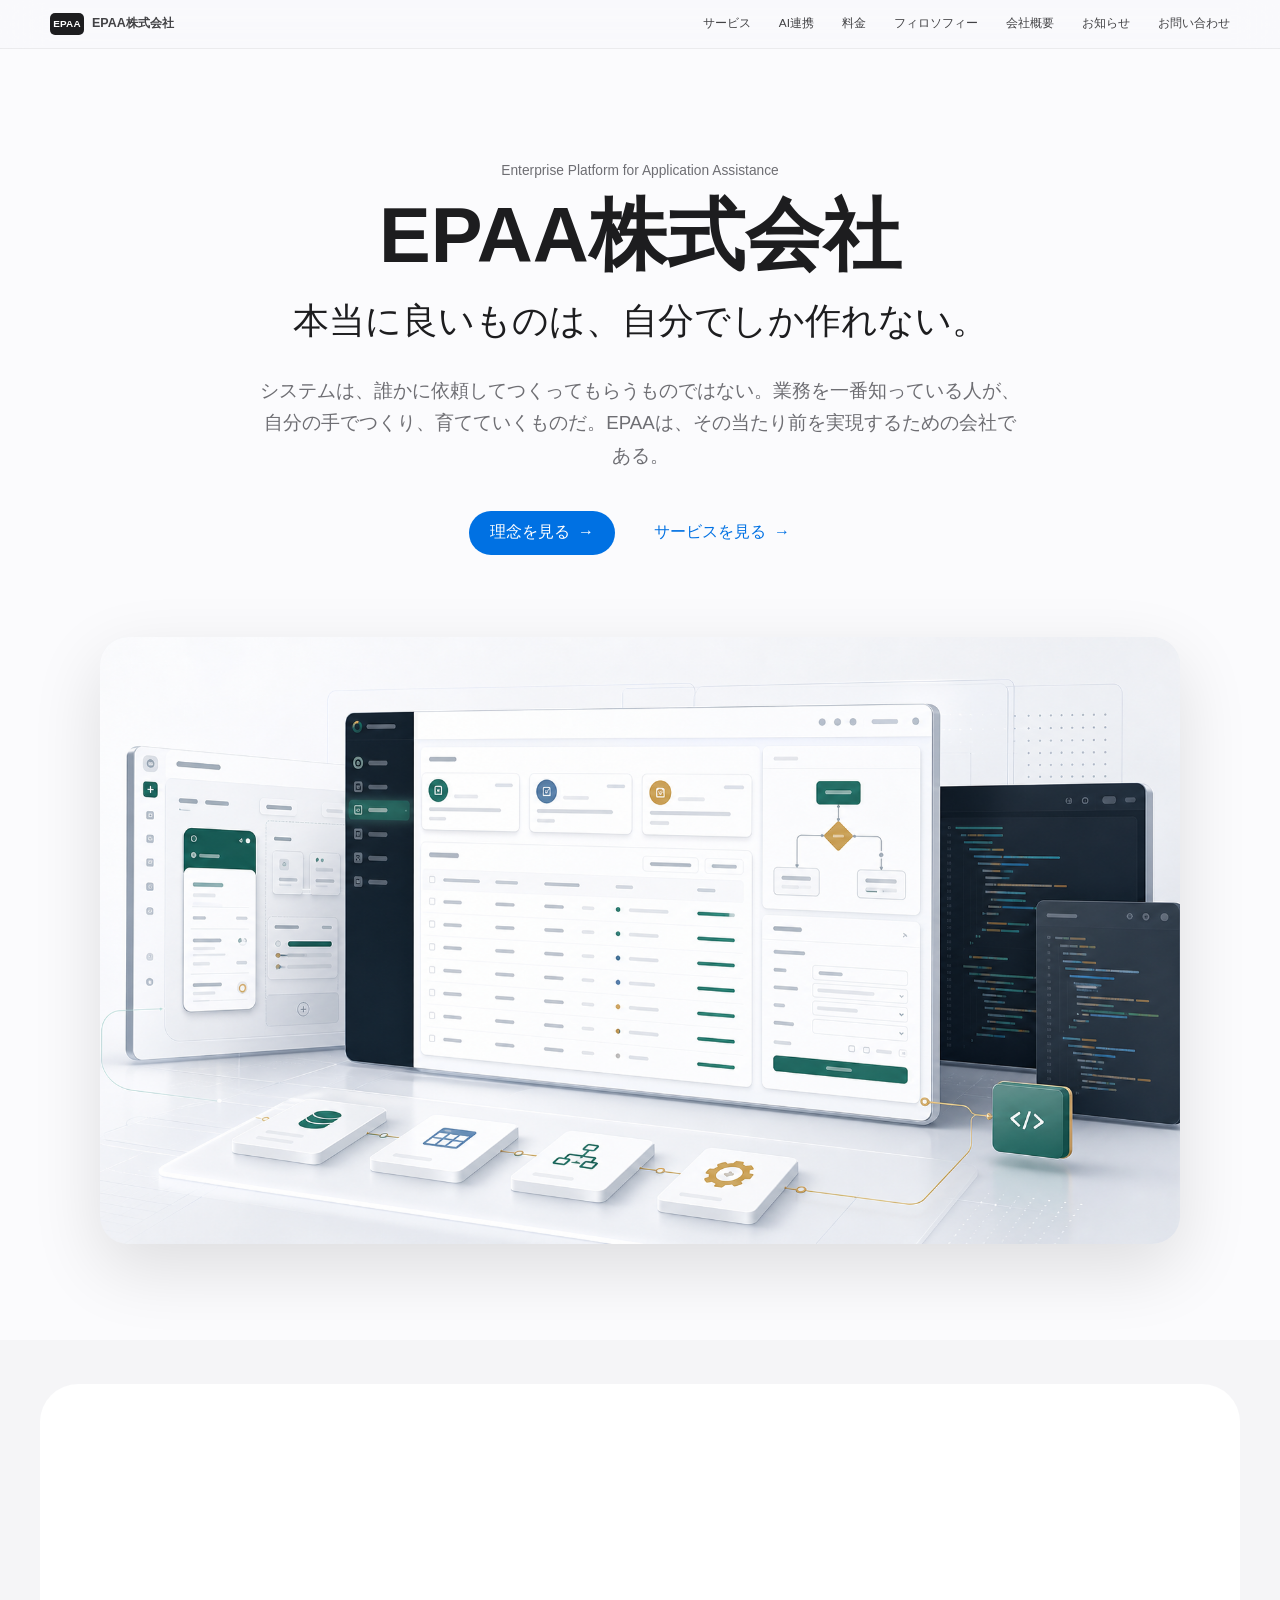
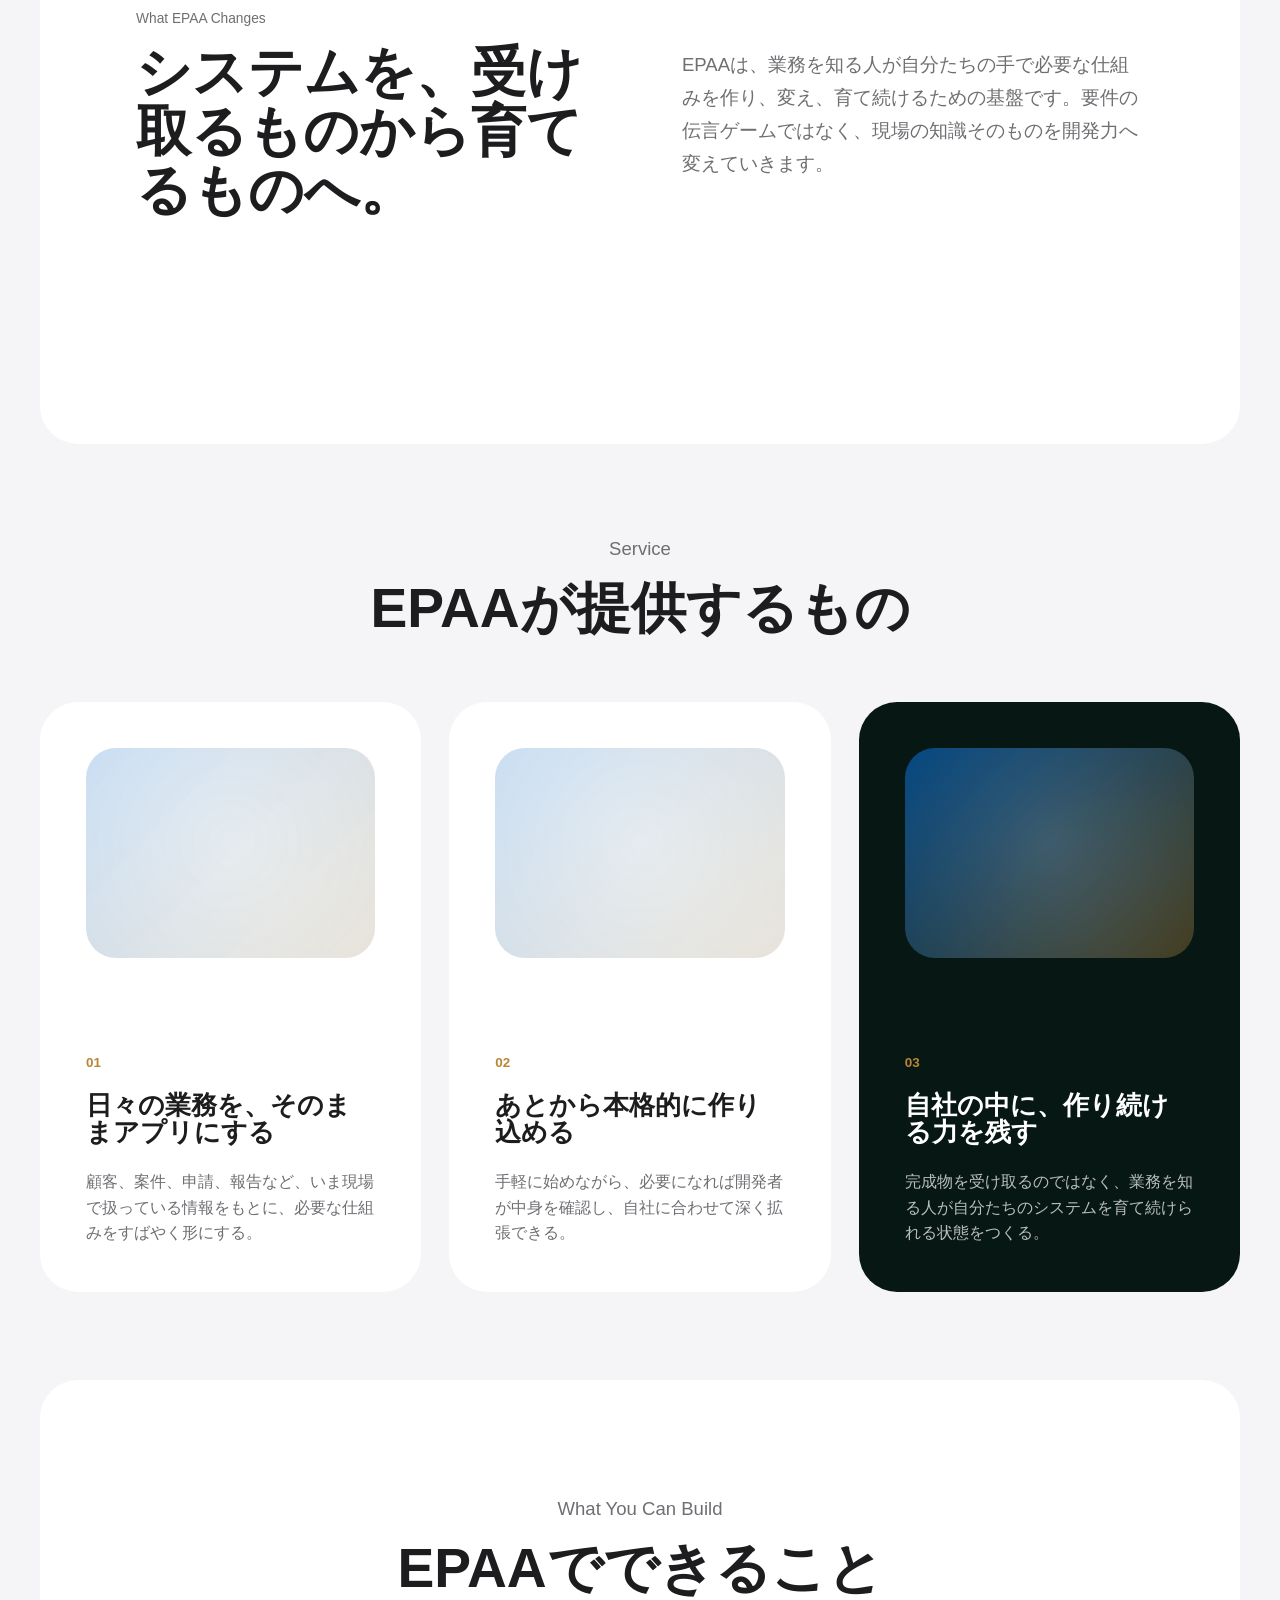
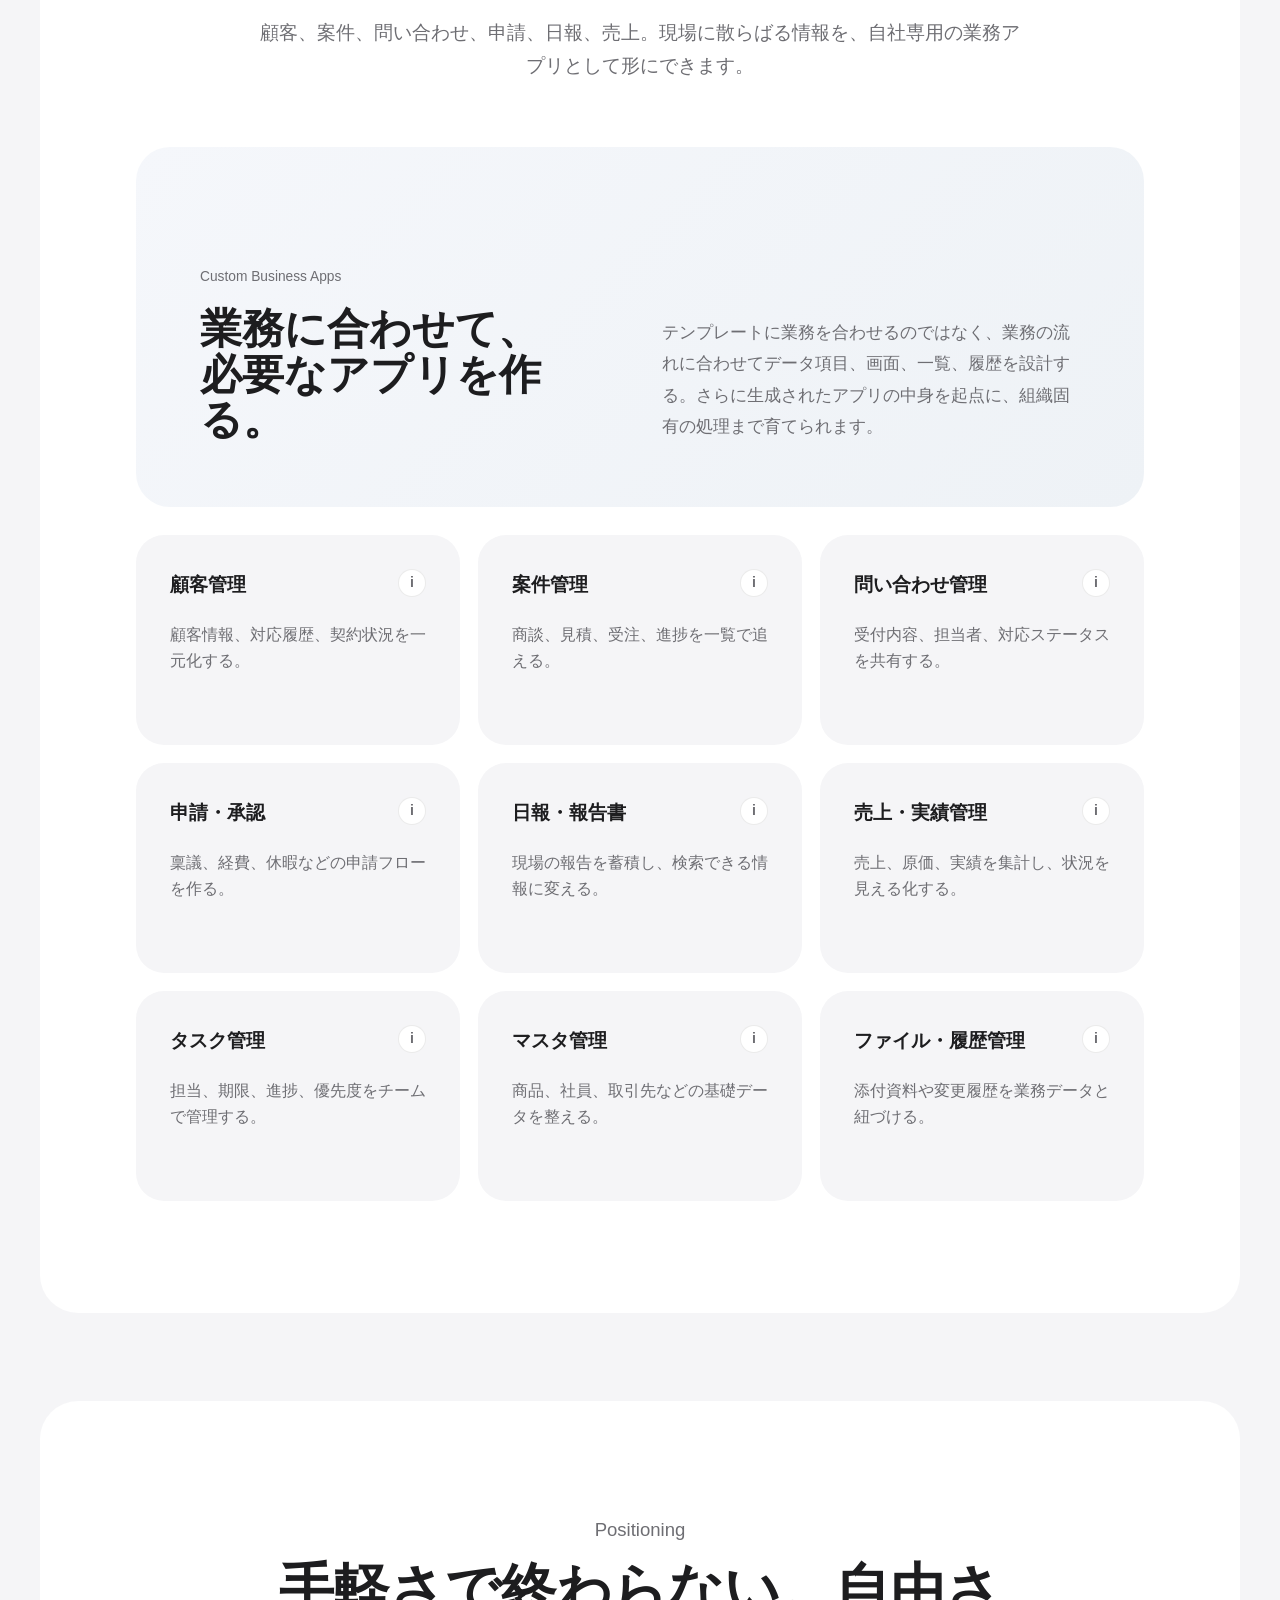
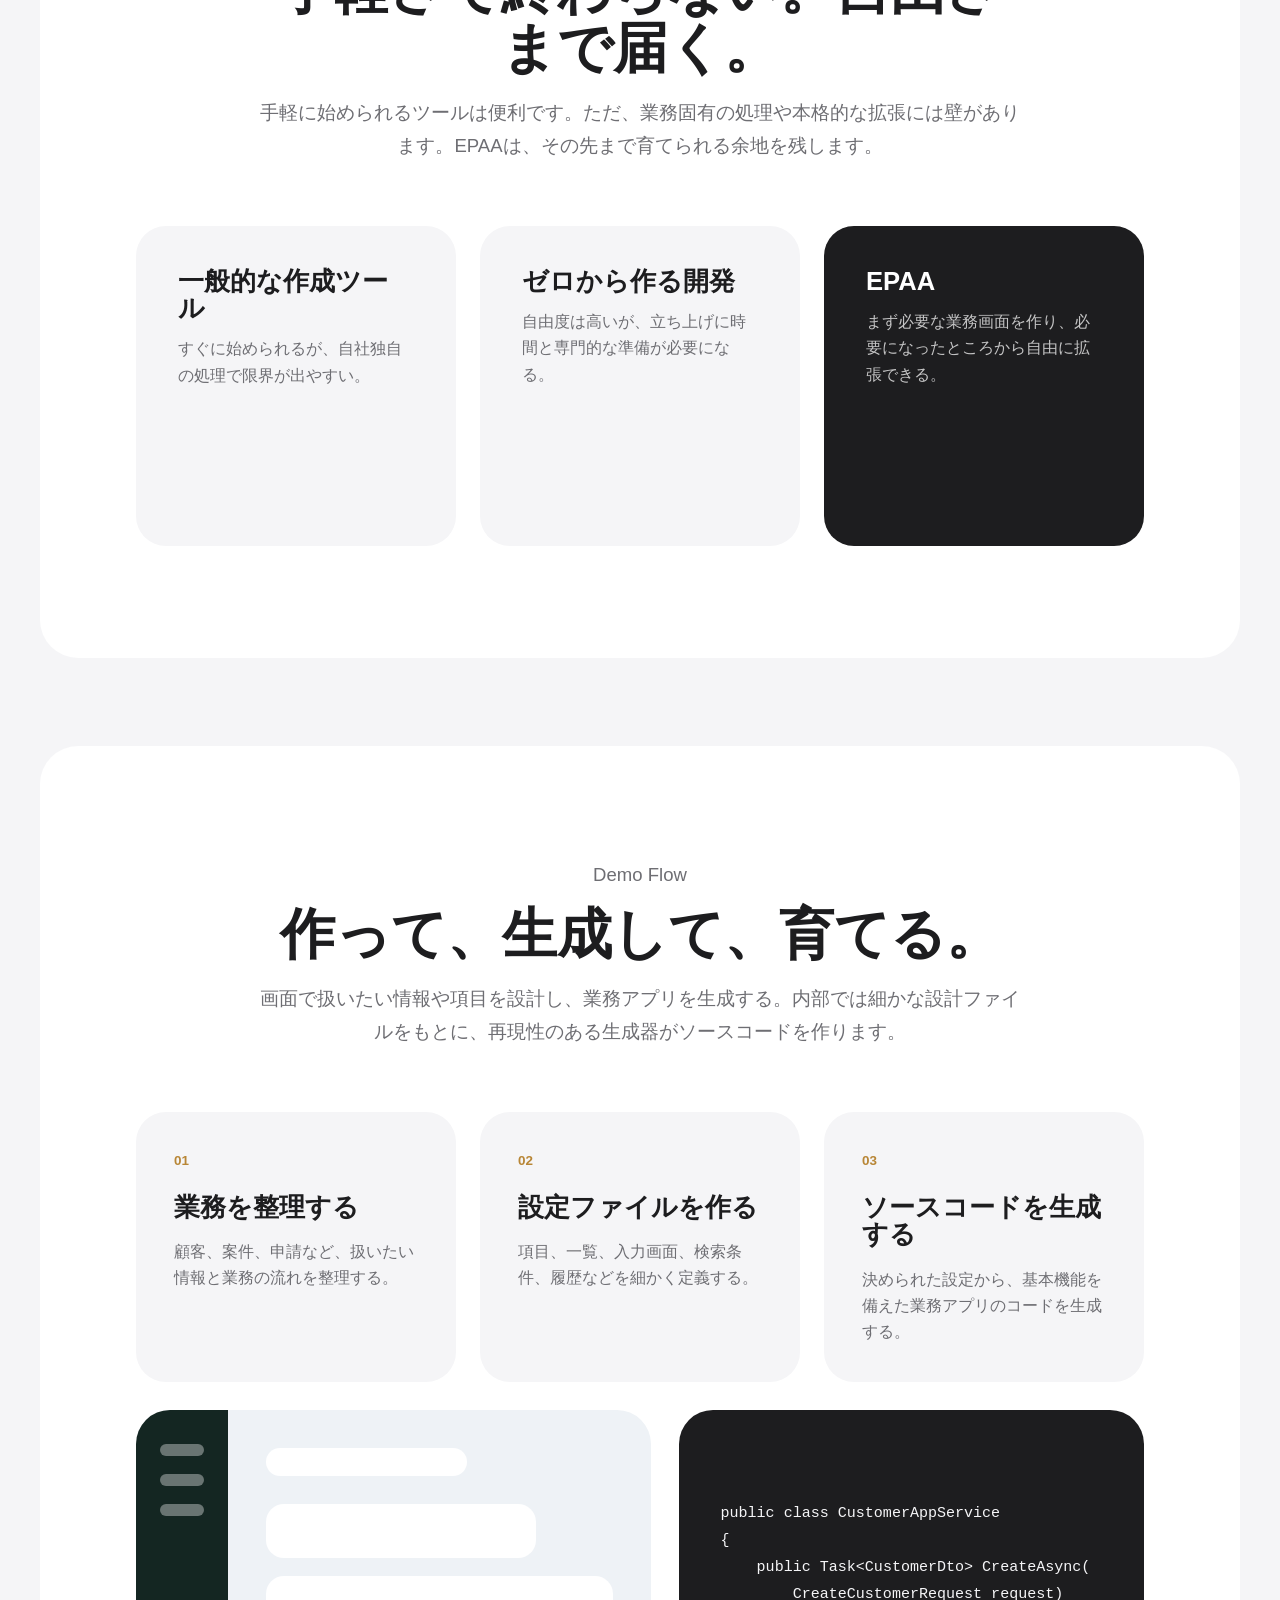
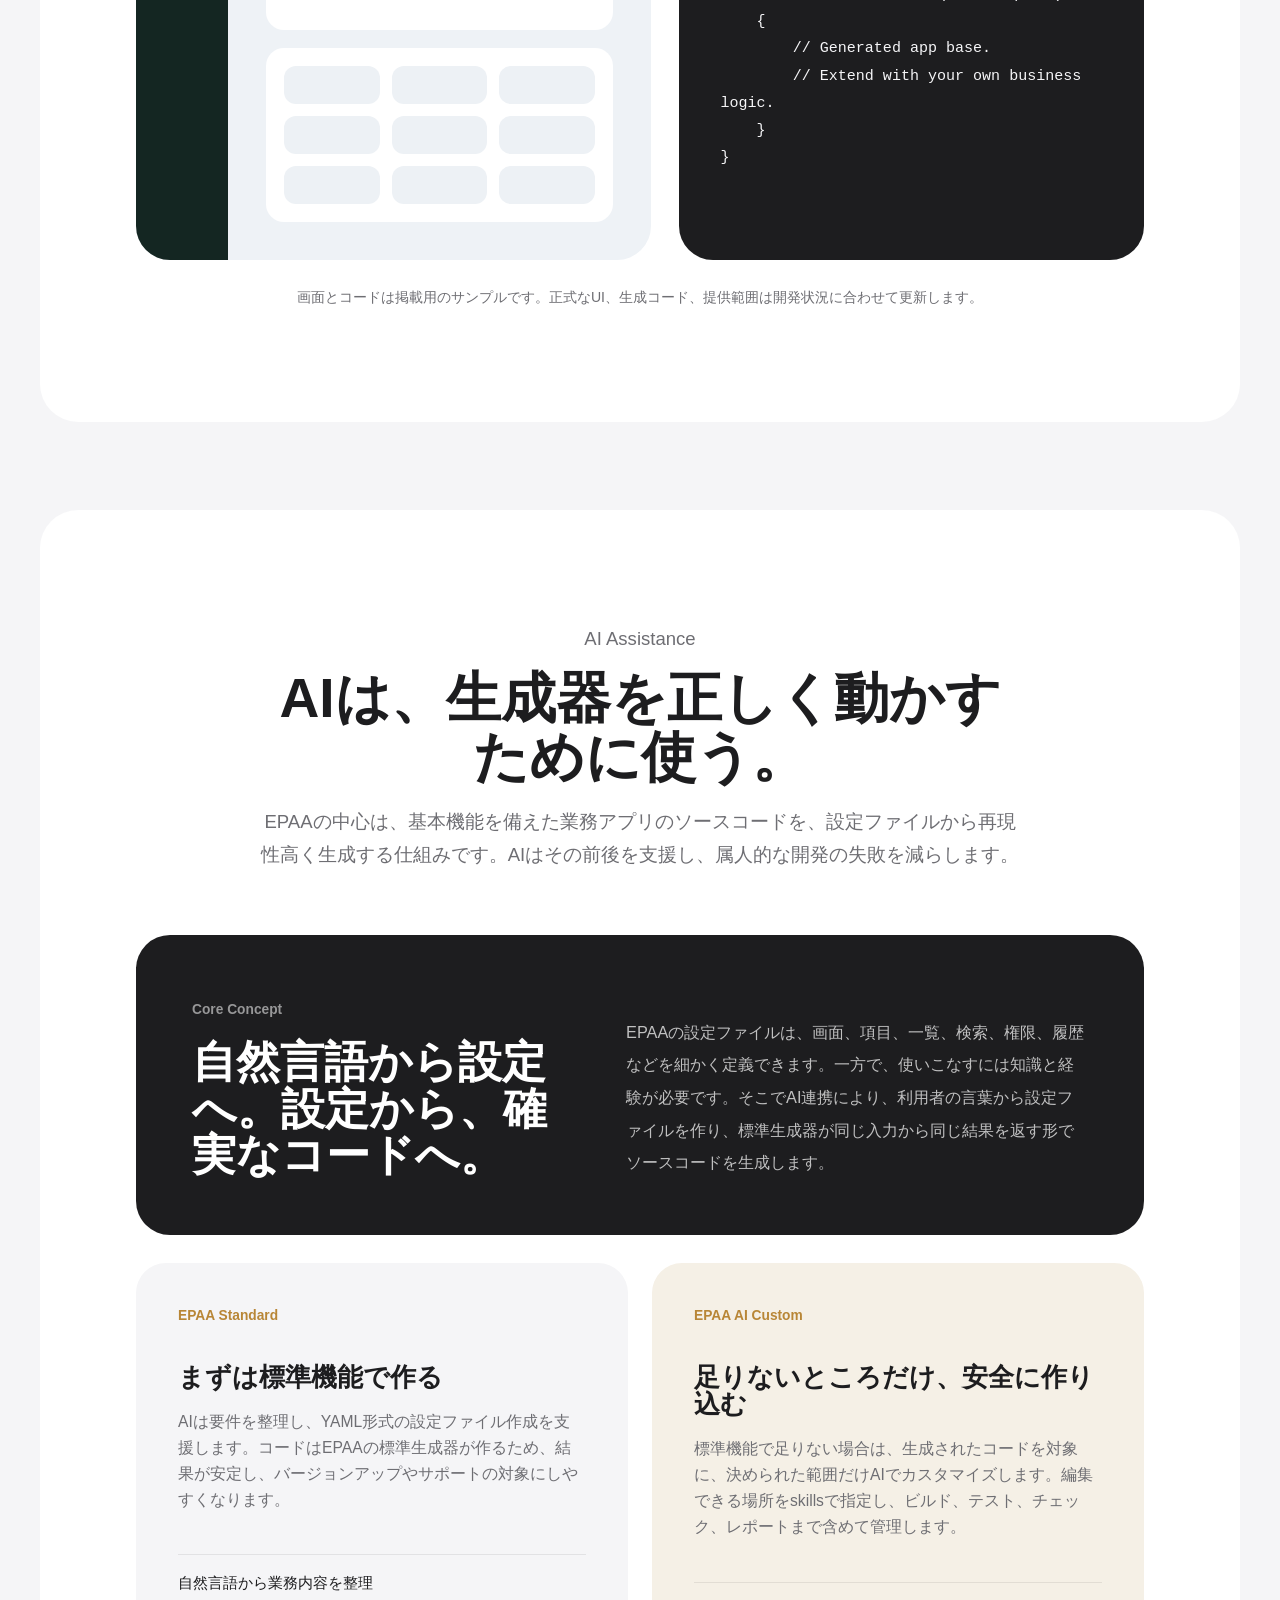
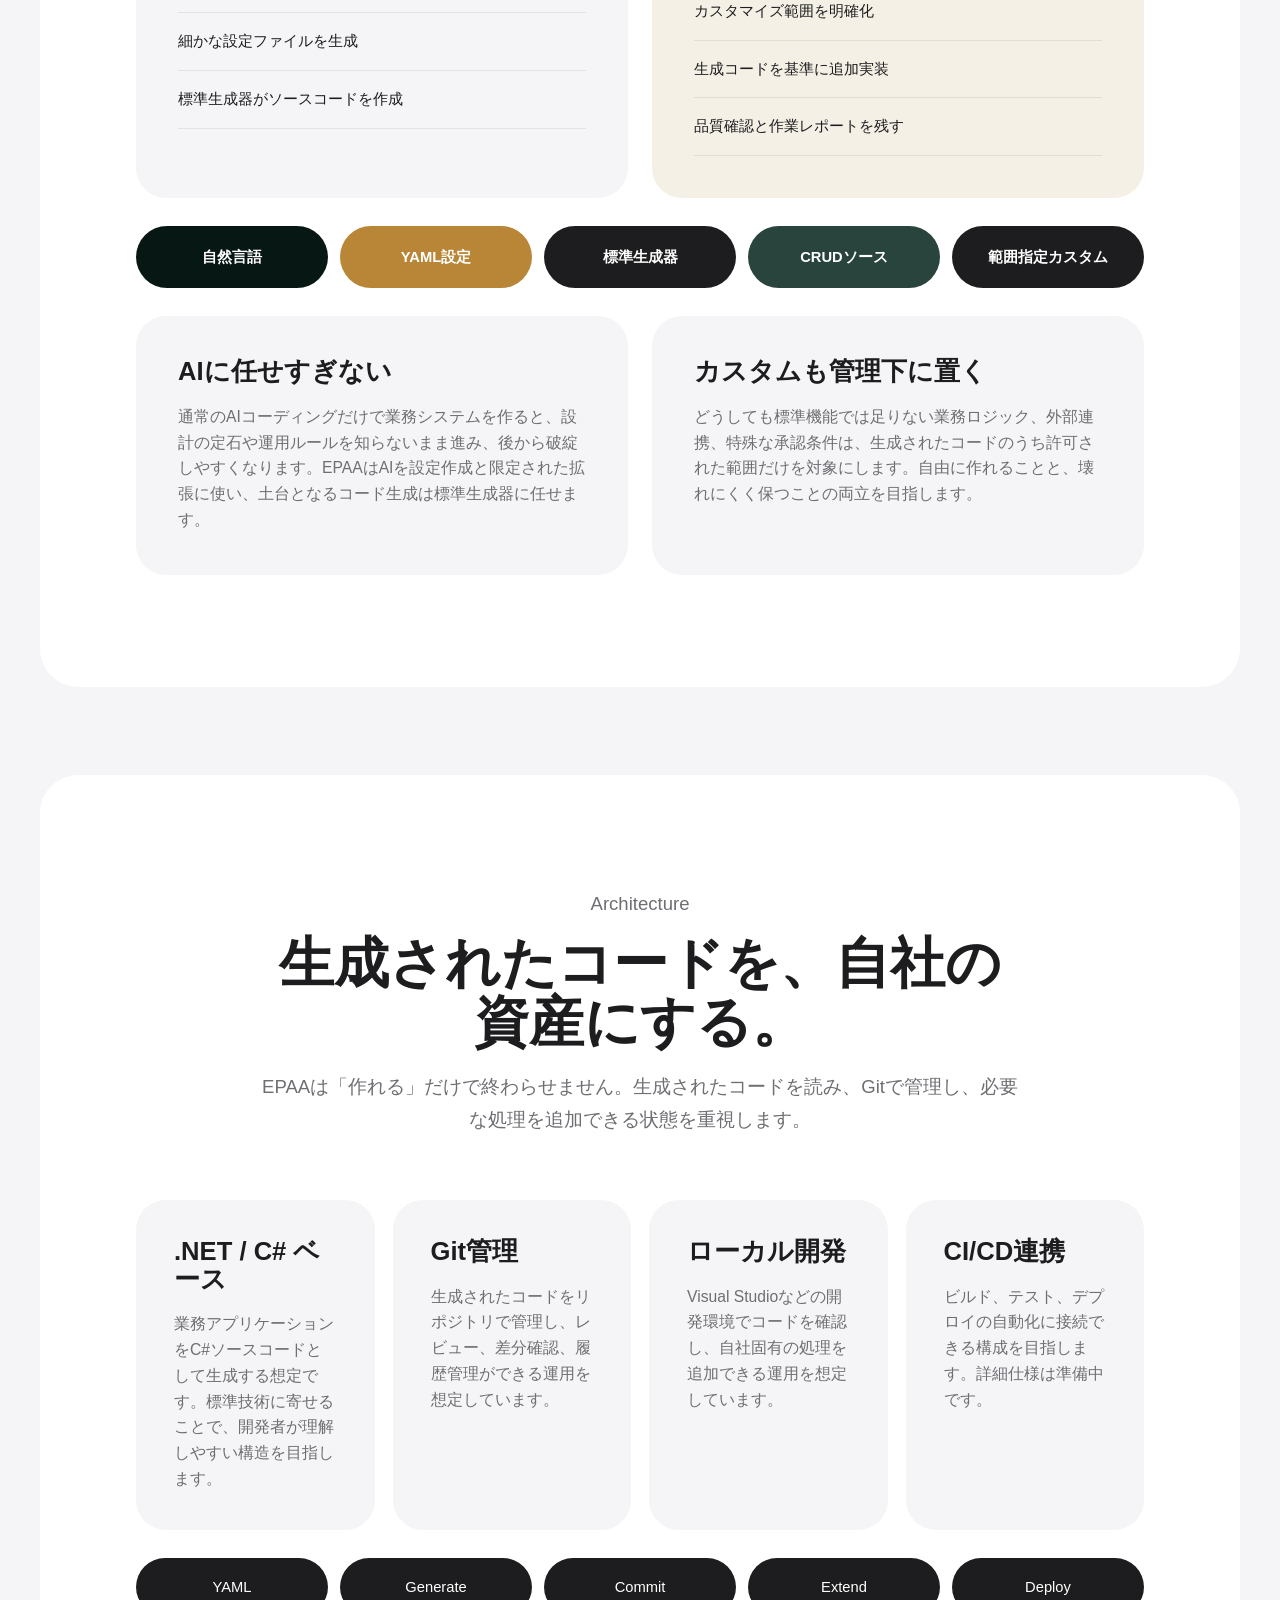
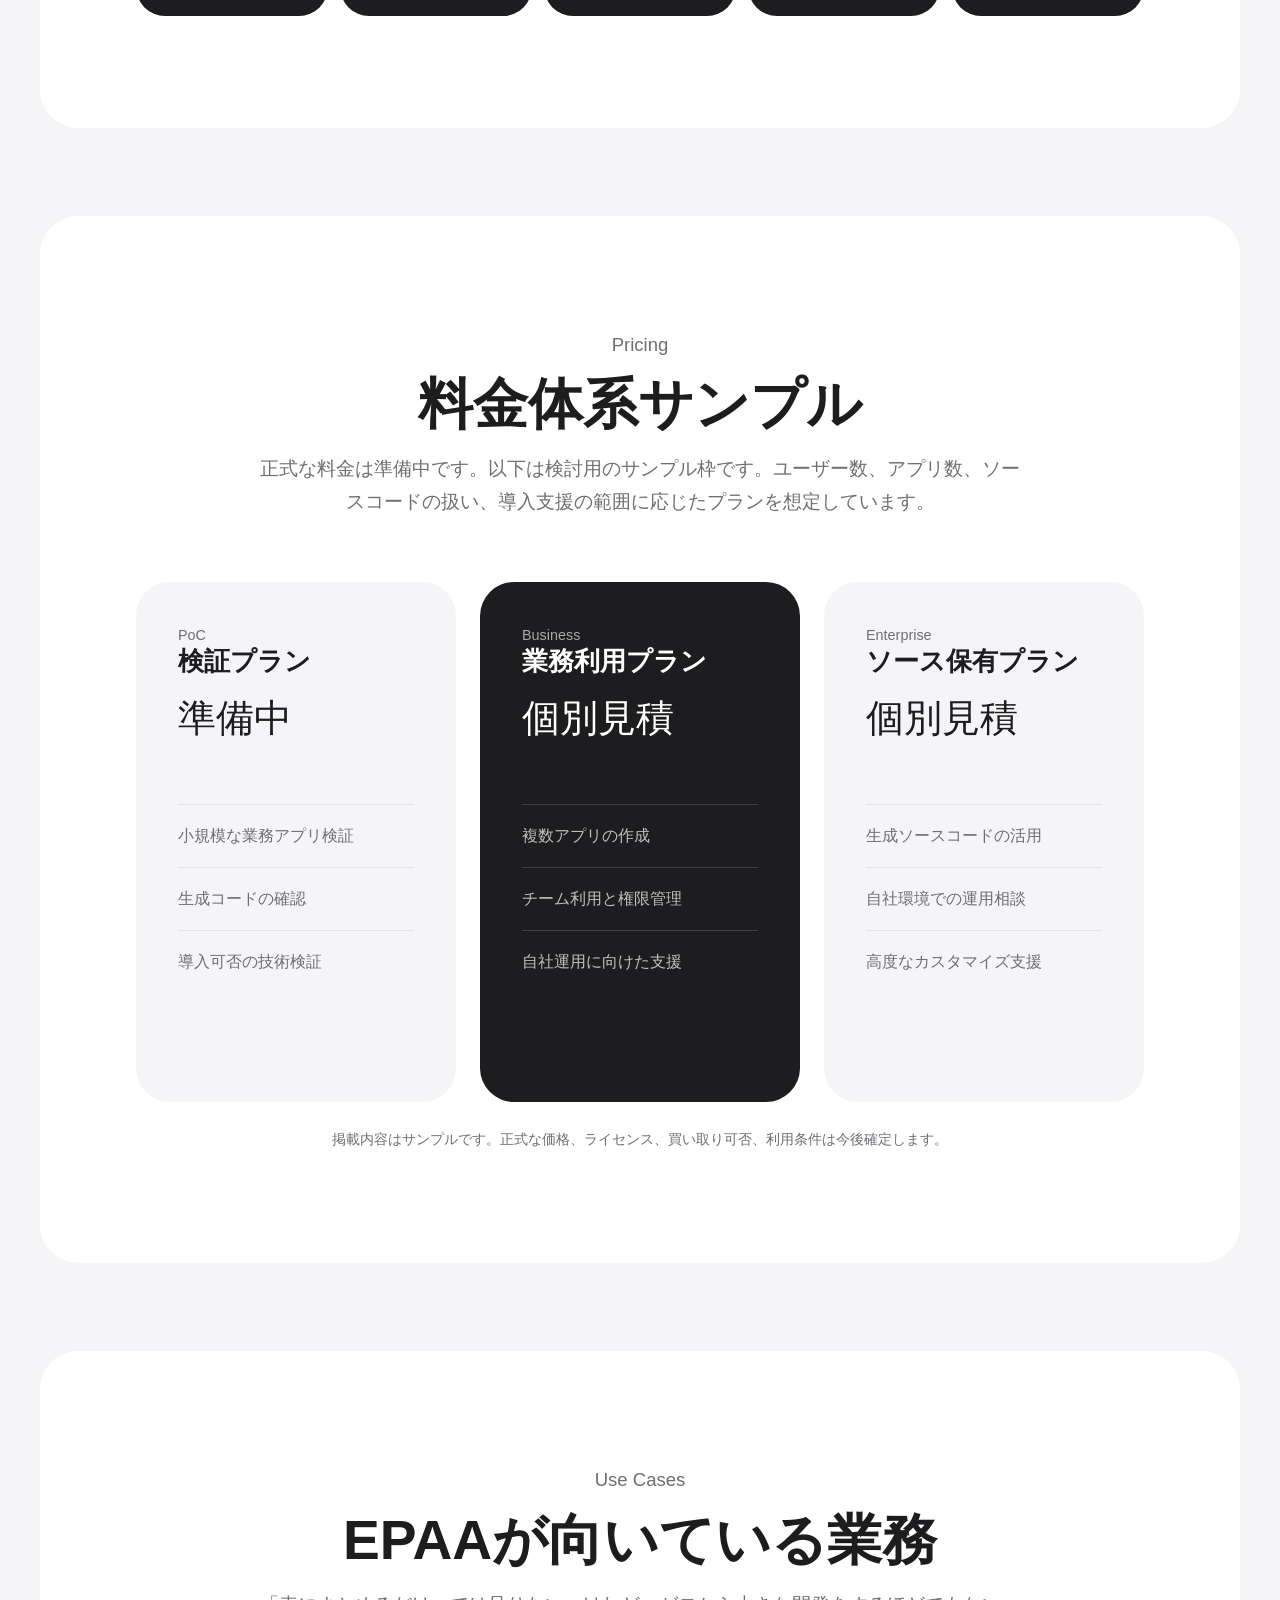
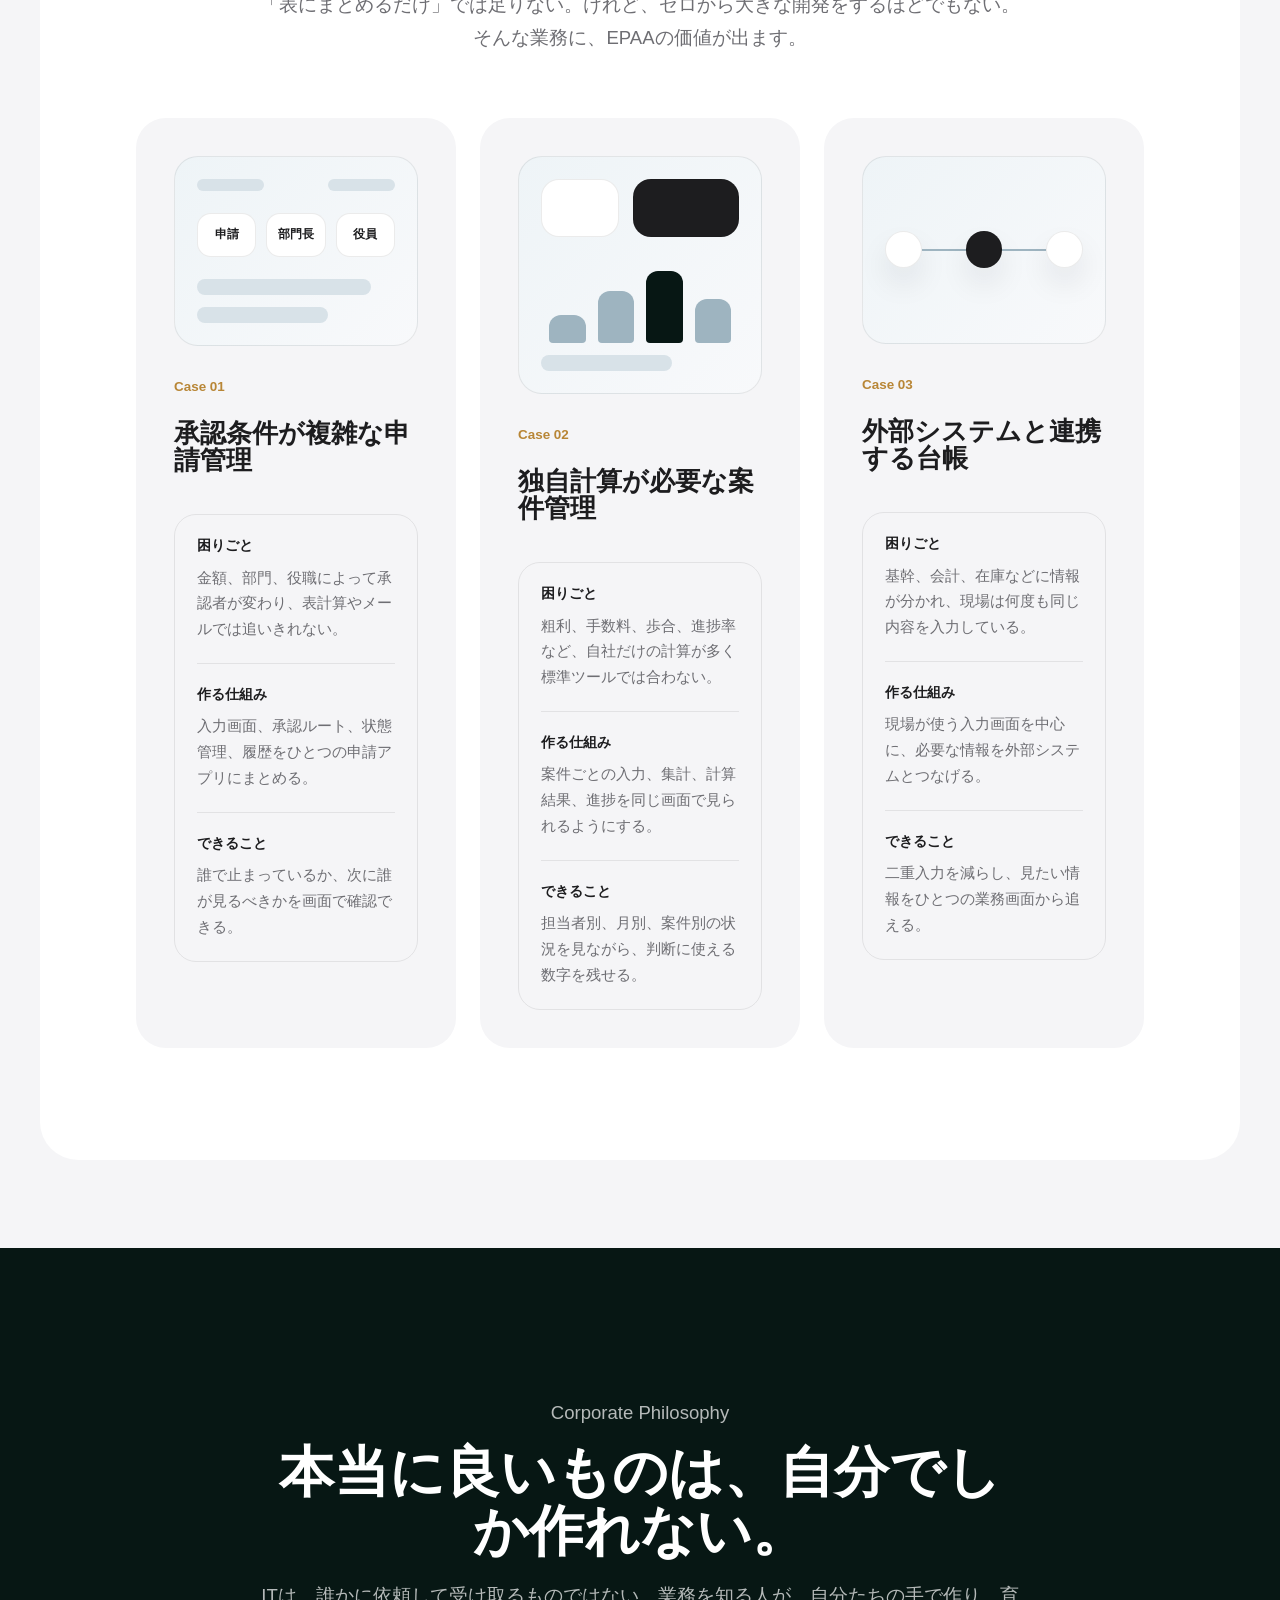
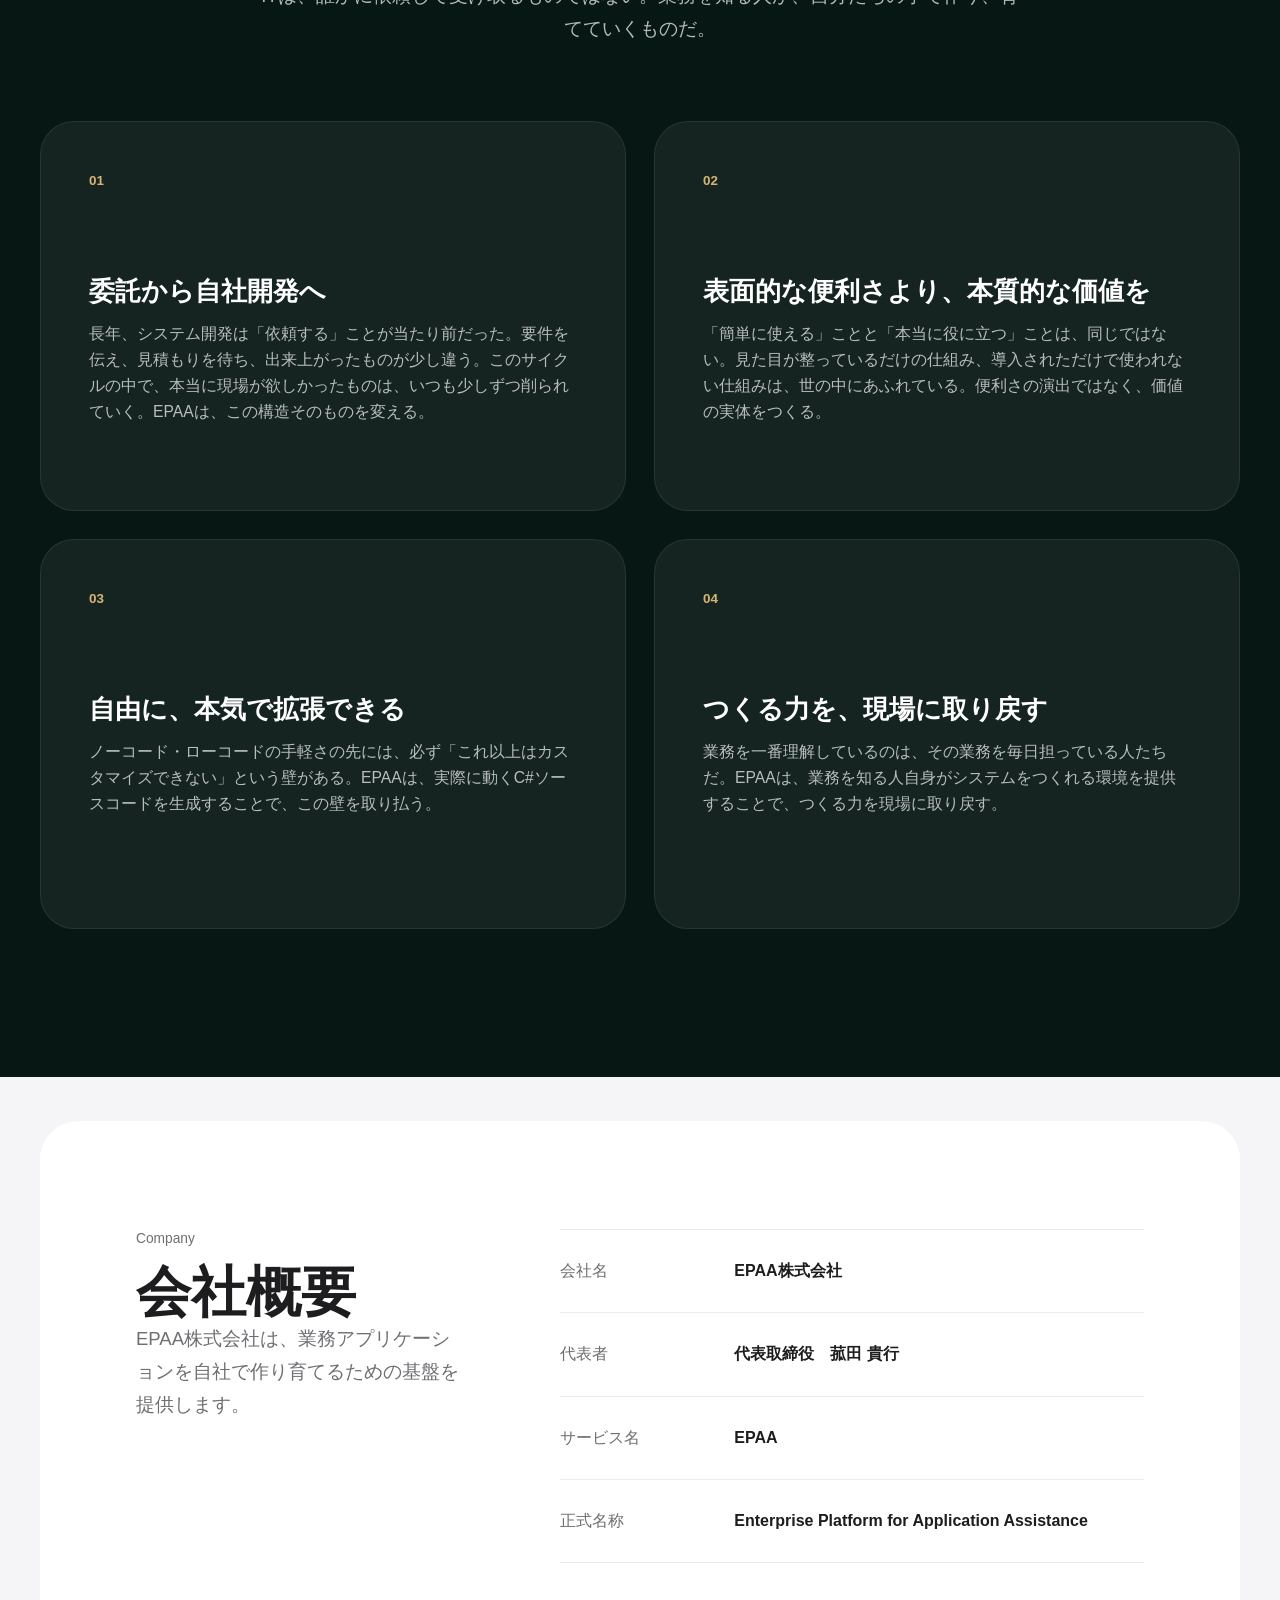
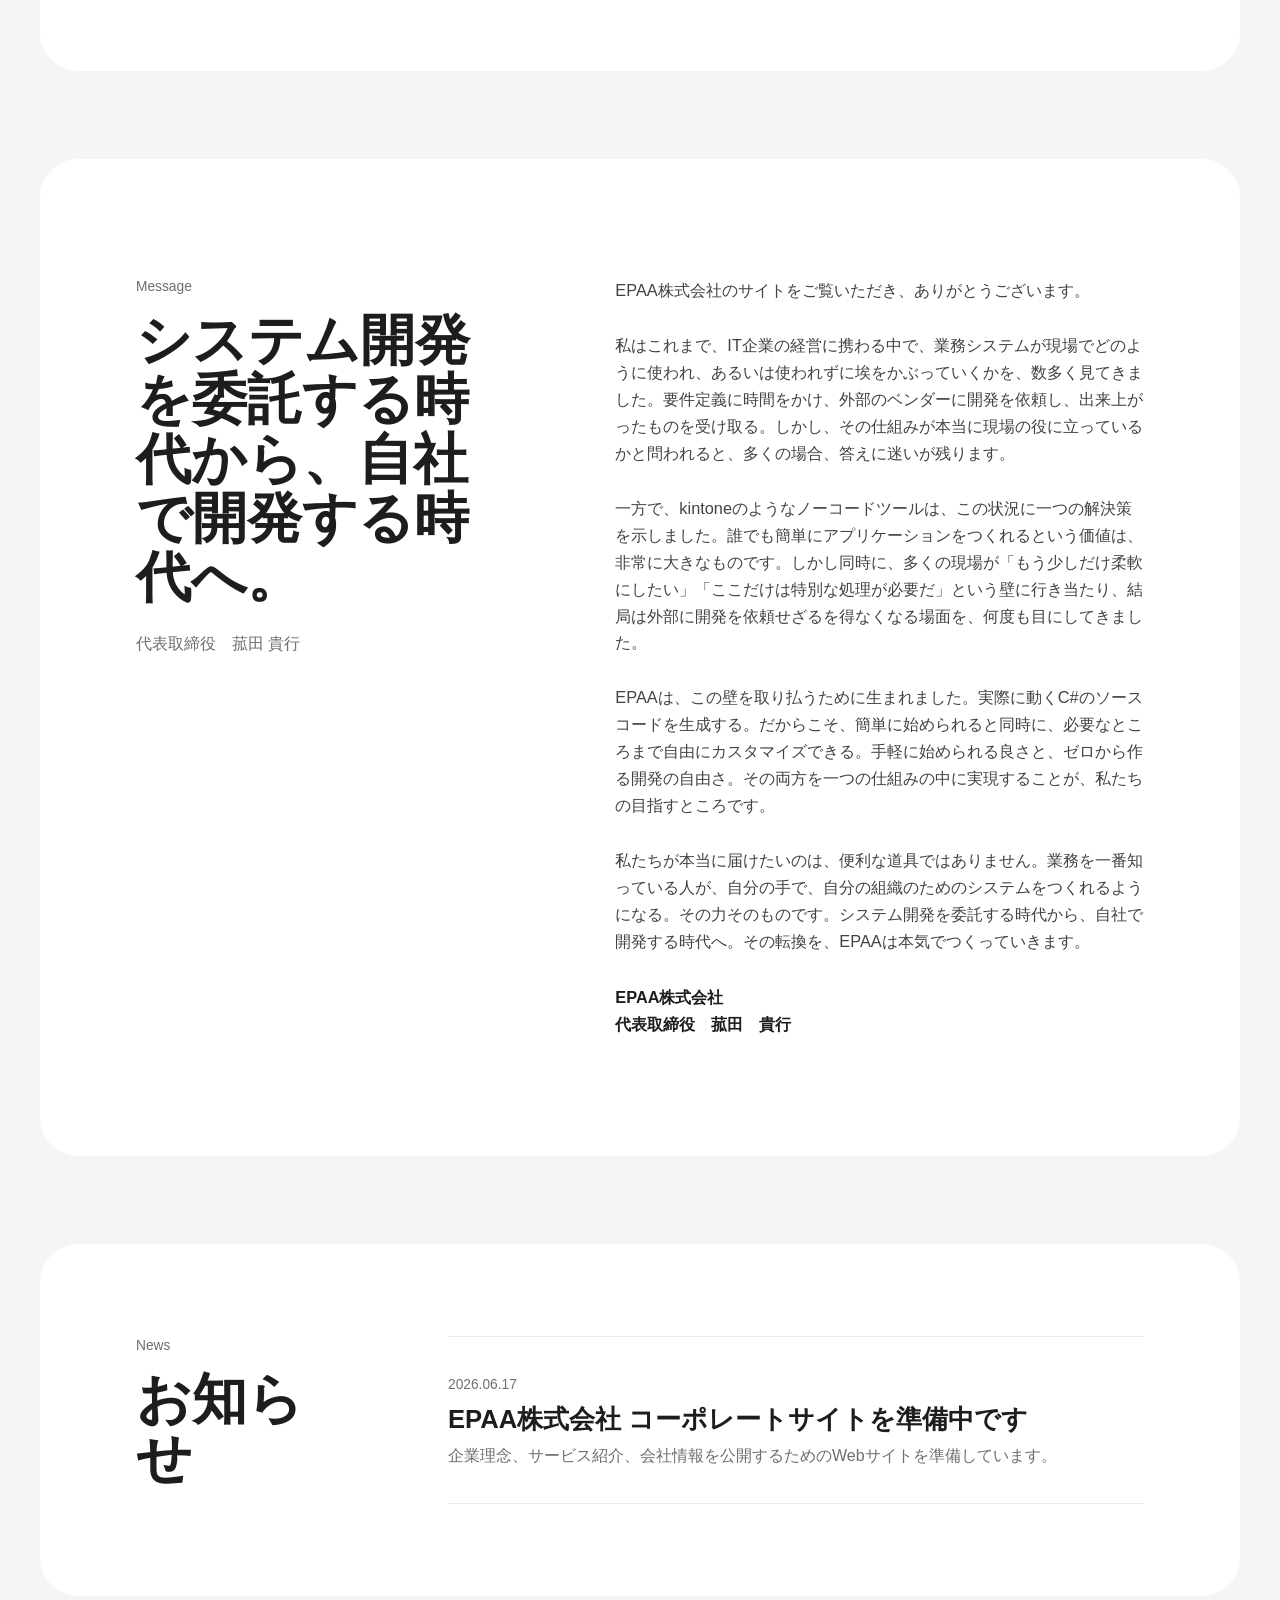
==== commit bef1c5bb: "Add AI generation concept section" ====
--- a/index.html
+++ b/index.html
@@ -25,6 +25,7 @@
       </button>
       <nav id="site-nav" class="site-nav" aria-label="主要ナビゲーション">
         <a href="#service">サービス</a>
+        <a href="#ai">AI連携</a>
         <a href="#pricing">料金</a>
         <a href="#philosophy">フィロソフィー</a>
         <a href="#company">会社概要</a>
@@ -237,24 +238,24 @@
             <p class="eyebrow">Demo Flow</p>
             <h2>作って、生成して、育てる。</h2>
             <p>
-              画面で扱いたい情報や項目を設計し、業務アプリを生成する。必要になればアプリの中身を取り出し、自社の開発環境で拡張していく。EPAAが目指す開発体験の基本動線です。
+              画面で扱いたい情報や項目を設計し、業務アプリを生成する。内部では細かな設計ファイルをもとに、再現性のある生成器がソースコードを作ります。
             </p>
           </div>
           <div class="demo-flow">
             <article>
               <span>01</span>
-              <h3>アプリを設計する</h3>
-              <p>項目、一覧、入力画面、検索条件、履歴を業務に合わせて定義する。</p>
+              <h3>業務を整理する</h3>
+              <p>顧客、案件、申請など、扱いたい情報と業務の流れを整理する。</p>
             </article>
             <article>
               <span>02</span>
-              <h3>アプリの中身を生成する</h3>
-              <p>入力、一覧、検索、更新など、実際に使う画面を備えたソースコードを生成する。</p>
+              <h3>設定ファイルを作る</h3>
+              <p>項目、一覧、入力画面、検索条件、履歴などを細かく定義する。</p>
             </article>
             <article>
               <span>03</span>
-              <h3>自社で拡張する</h3>
-              <p>独自の業務ロジック、外部連携、承認条件を自社のコードとして追加する。</p>
+              <h3>ソースコードを生成する</h3>
+              <p>決められた設定から、基本機能を備えた業務アプリのコードを生成する。</p>
             </article>
           </div>
           <div class="demo-preview-grid">
@@ -289,6 +290,66 @@
         </div>
       </section>
 
+      <section id="ai" class="section section-ai">
+        <div class="container ai-shell">
+          <div class="section-heading center narrow">
+            <p class="eyebrow">AI Assistance</p>
+            <h2>AIは、生成器を正しく動かすために使う。</h2>
+            <p>
+              EPAAの中心は、基本機能を備えた業務アプリのソースコードを、設定ファイルから再現性高く生成する仕組みです。AIはその前後を支援し、属人的な開発の失敗を減らします。
+            </p>
+          </div>
+          <div class="ai-principle">
+            <div>
+              <p class="ai-label">Core Concept</p>
+              <h3>自然言語から設定へ。設定から、確実なコードへ。</h3>
+            </div>
+            <p>
+              EPAAの設定ファイルは、画面、項目、一覧、検索、権限、履歴などを細かく定義できます。一方で、使いこなすには知識と経験が必要です。そこでAI連携により、利用者の言葉から設定ファイルを作り、標準生成器が同じ入力から同じ結果を返す形でソースコードを生成します。
+            </p>
+          </div>
+          <div class="ai-model-grid">
+            <article>
+              <span>EPAA Standard</span>
+              <h3>まずは標準機能で作る</h3>
+              <p>AIは要件を整理し、YAML形式の設定ファイル作成を支援します。コードはEPAAの標準生成器が作るため、結果が安定し、バージョンアップやサポートの対象にしやすくなります。</p>
+              <ul>
+                <li>自然言語から業務内容を整理</li>
+                <li>細かな設定ファイルを生成</li>
+                <li>標準生成器がソースコードを作成</li>
+              </ul>
+            </article>
+            <article class="ai-model-strong">
+              <span>EPAA AI Custom</span>
+              <h3>足りないところだけ、安全に作り込む</h3>
+              <p>標準機能で足りない場合は、生成されたコードを対象に、決められた範囲だけAIでカスタマイズします。編集できる場所をskillsで指定し、ビルド、テスト、チェック、レポートまで含めて管理します。</p>
+              <ul>
+                <li>カスタマイズ範囲を明確化</li>
+                <li>生成コードを基準に追加実装</li>
+                <li>品質確認と作業レポートを残す</li>
+              </ul>
+            </article>
+          </div>
+          <div class="ai-flow" aria-label="AI連携の流れ">
+            <span>自然言語</span>
+            <span>YAML設定</span>
+            <span>標準生成器</span>
+            <span>CRUDソース</span>
+            <span>範囲指定カスタム</span>
+          </div>
+          <div class="ai-safety-grid">
+            <article>
+              <h3>AIに任せすぎない</h3>
+              <p>通常のAIコーディングだけで業務システムを作ると、設計の定石や運用ルールを知らないまま進み、後から破綻しやすくなります。EPAAはAIを設定作成と限定された拡張に使い、土台となるコード生成は標準生成器に任せます。</p>
+            </article>
+            <article>
+              <h3>カスタムも管理下に置く</h3>
+              <p>どうしても標準機能では足りない業務ロジック、外部連携、特殊な承認条件は、生成されたコードのうち許可された範囲だけを対象にします。自由に作れることと、壊れにくく保つことの両立を目指します。</p>
+            </article>
+          </div>
+        </div>
+      </section>
+
       <section class="section section-architecture">
         <div class="container architecture-shell">
           <div class="section-heading center narrow">
@@ -317,7 +378,7 @@
             </article>
           </div>
           <div class="architecture-line">
-            <span>Design</span>
+            <span>YAML</span>
             <span>Generate</span>
             <span>Commit</span>
             <span>Extend</span>
--- a/assets/style.css
+++ b/assets/style.css
@@ -271,6 +271,10 @@
 
 .section {
   padding: 44px 0;
+}
+
+.section[id] {
+  scroll-margin-top: 92px;
 }
 
 .section-statement {
@@ -514,6 +518,7 @@
 }
 
 .section-demo,
+.section-ai,
 .section-architecture,
 .section-pricing,
 .section-usecases,
@@ -522,6 +527,7 @@
 }
 
 .demo-shell,
+.ai-shell,
 .architecture-shell,
 .pricing-shell,
 .usecases-shell {
@@ -654,6 +660,128 @@
   text-align: center;
 }
 
+.ai-principle {
+  min-height: 300px;
+  display: grid;
+  grid-template-columns: minmax(0, 0.9fr) minmax(0, 1.1fr);
+  gap: 56px;
+  align-items: end;
+  padding: 56px;
+  margin-bottom: 28px;
+  background: var(--ink);
+  color: #fff;
+  border-radius: 34px;
+}
+
+.ai-label {
+  margin-bottom: 18px;
+  color: rgba(255, 255, 255, 0.54);
+  font-size: 0.86rem;
+  font-weight: 600;
+}
+
+.ai-principle h3 {
+  color: #fff;
+  font-size: clamp(2rem, 3.4vw, 3.65rem);
+}
+
+.ai-principle > p {
+  color: rgba(255, 255, 255, 0.72);
+  font-size: 1.02rem;
+  line-height: 2;
+}
+
+.ai-model-grid {
+  display: grid;
+  grid-template-columns: repeat(2, minmax(0, 1fr));
+  gap: 24px;
+}
+
+.ai-model-grid article,
+.ai-safety-grid article {
+  padding: 42px;
+  background: var(--page);
+  border-radius: 30px;
+}
+
+.ai-model-grid .ai-model-strong {
+  background: #f5f0e6;
+}
+
+.ai-model-grid span {
+  display: block;
+  margin-bottom: 36px;
+  color: var(--gold);
+  font-size: 0.86rem;
+  font-weight: 600;
+}
+
+.ai-model-grid p,
+.ai-safety-grid p {
+  margin-top: 18px;
+  color: var(--muted);
+  font-size: 0.98rem;
+}
+
+.ai-model-grid ul {
+  display: grid;
+  gap: 0;
+  margin: 42px 0 0;
+  padding: 0;
+  list-style: none;
+  border-top: 1px solid var(--line-soft);
+}
+
+.ai-model-grid li {
+  padding: 16px 0;
+  color: var(--ink);
+  border-bottom: 1px solid var(--line-soft);
+  font-size: 0.94rem;
+  font-weight: 500;
+}
+
+.ai-flow {
+  display: grid;
+  grid-template-columns: repeat(5, minmax(0, 1fr));
+  gap: 12px;
+  margin: 28px 0;
+}
+
+.ai-flow span {
+  min-height: 62px;
+  display: grid;
+  place-items: center;
+  padding: 0 18px;
+  color: #fff;
+  background: var(--deep);
+  border-radius: 999px;
+  font-size: 0.92rem;
+  font-weight: 600;
+  text-align: center;
+}
+
+.ai-flow span:nth-child(2) {
+  background: var(--gold);
+}
+
+.ai-flow span:nth-child(3) {
+  background: var(--ink);
+}
+
+.ai-flow span:nth-child(4) {
+  background: #28443d;
+}
+
+.ai-flow span:nth-child(5) {
+  background: #1d1d1f;
+}
+
+.ai-safety-grid {
+  display: grid;
+  grid-template-columns: repeat(2, minmax(0, 1fr));
+  gap: 24px;
+}
+
 .architecture-grid {
   display: grid;
   grid-template-columns: repeat(4, minmax(0, 1fr));
@@ -1183,6 +1311,8 @@
 
   .service-grid,
   .capability-grid,
+  .ai-model-grid,
+  .ai-safety-grid,
   .demo-flow,
   .demo-preview-grid,
   .architecture-grid,
@@ -1197,6 +1327,11 @@
     grid-template-columns: 1fr;
   }
 
+  .ai-principle {
+    grid-template-columns: 1fr;
+    align-items: start;
+  }
+
   .service-card {
     min-height: 460px;
   }
@@ -1258,6 +1393,7 @@
   .two-column,
   .capabilities-shell,
   .demo-shell,
+  .ai-shell,
   .architecture-shell,
   .pricing-shell,
   .usecases-shell,
@@ -1307,6 +1443,8 @@
   }
 
   .demo-flow article,
+  .ai-model-grid article,
+  .ai-safety-grid article,
   .architecture-grid article,
   .pricing-grid article,
   .usecase-card {
@@ -1320,6 +1458,26 @@
     margin-bottom: 34px;
   }
 
+  .ai-principle {
+    min-height: 0;
+    gap: 34px;
+    padding: 34px;
+    border-radius: 26px;
+  }
+
+  .ai-principle h3 {
+    font-size: 1.72rem;
+  }
+
+  .ai-flow {
+    grid-template-columns: 1fr;
+  }
+
+  .ai-flow span {
+    min-height: 54px;
+    border-radius: 18px;
+  }
+
   .case-visual {
     min-height: 170px;
     padding: 18px;
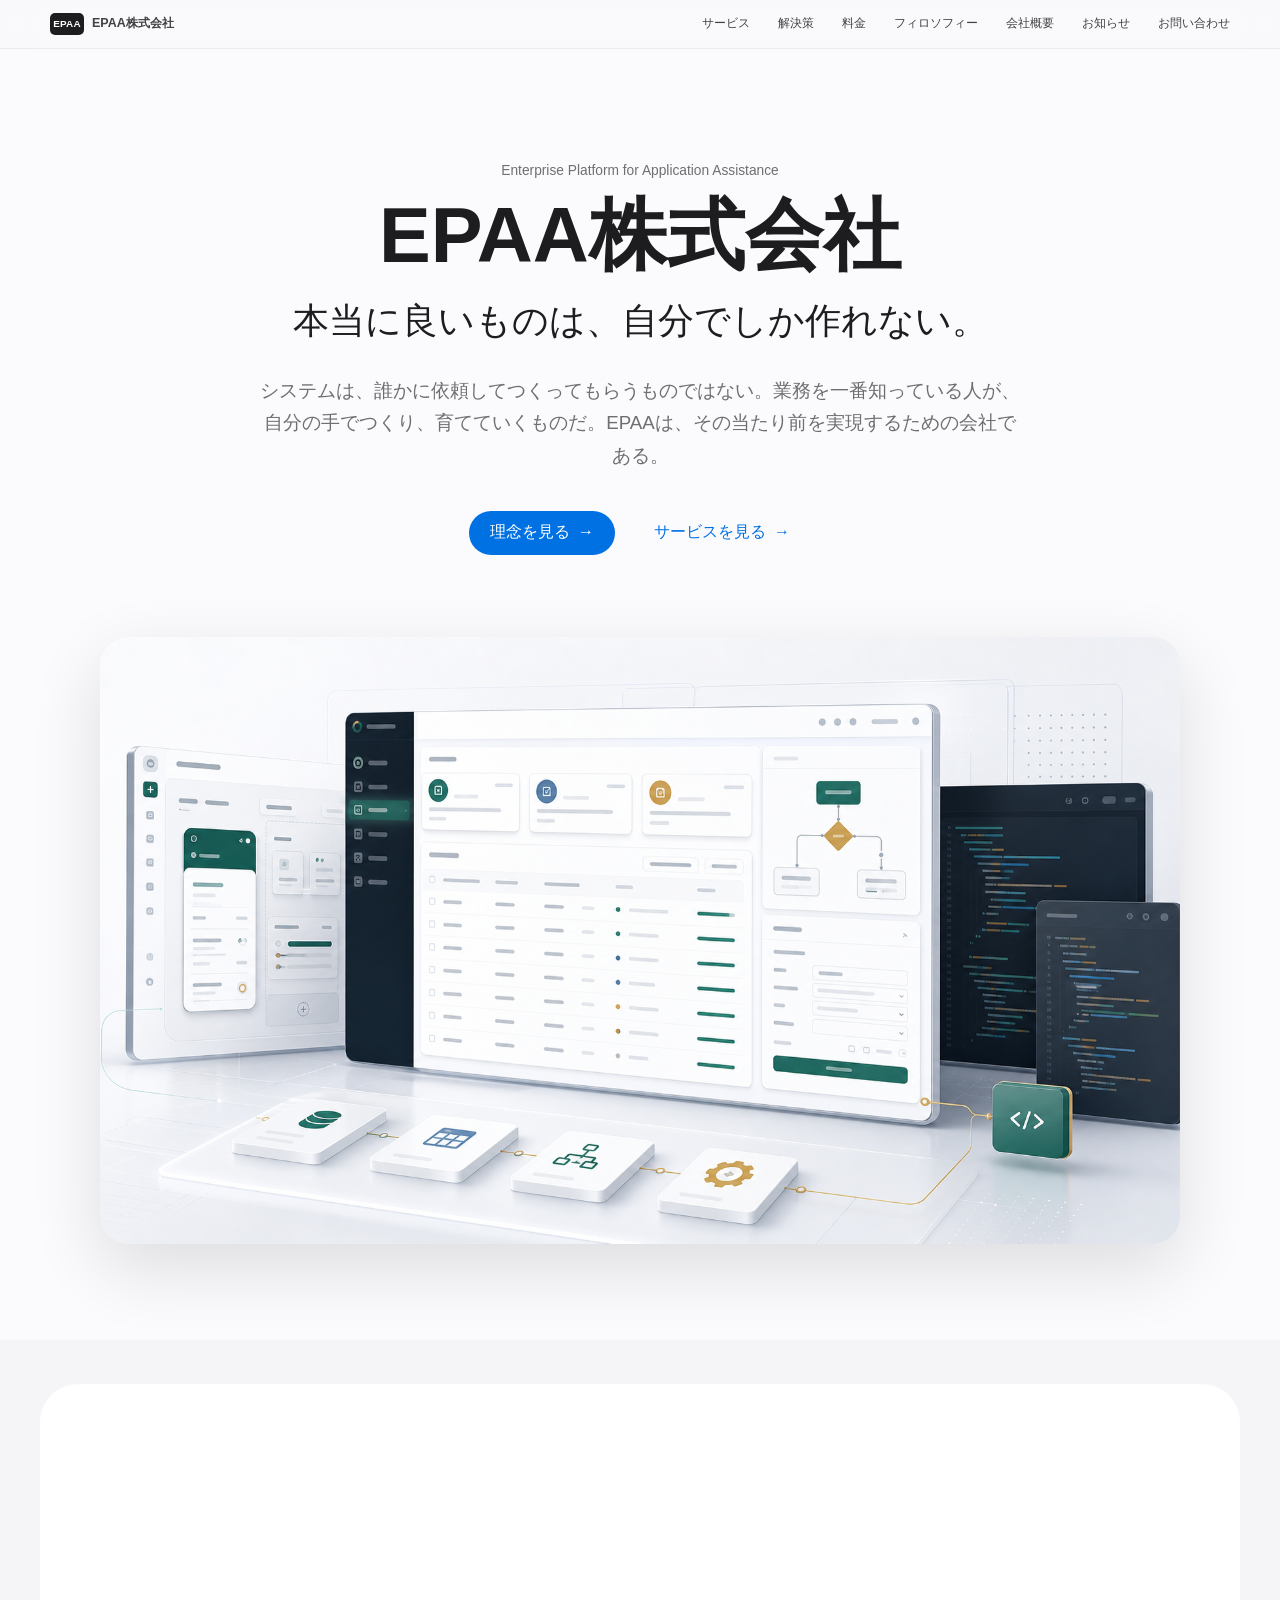
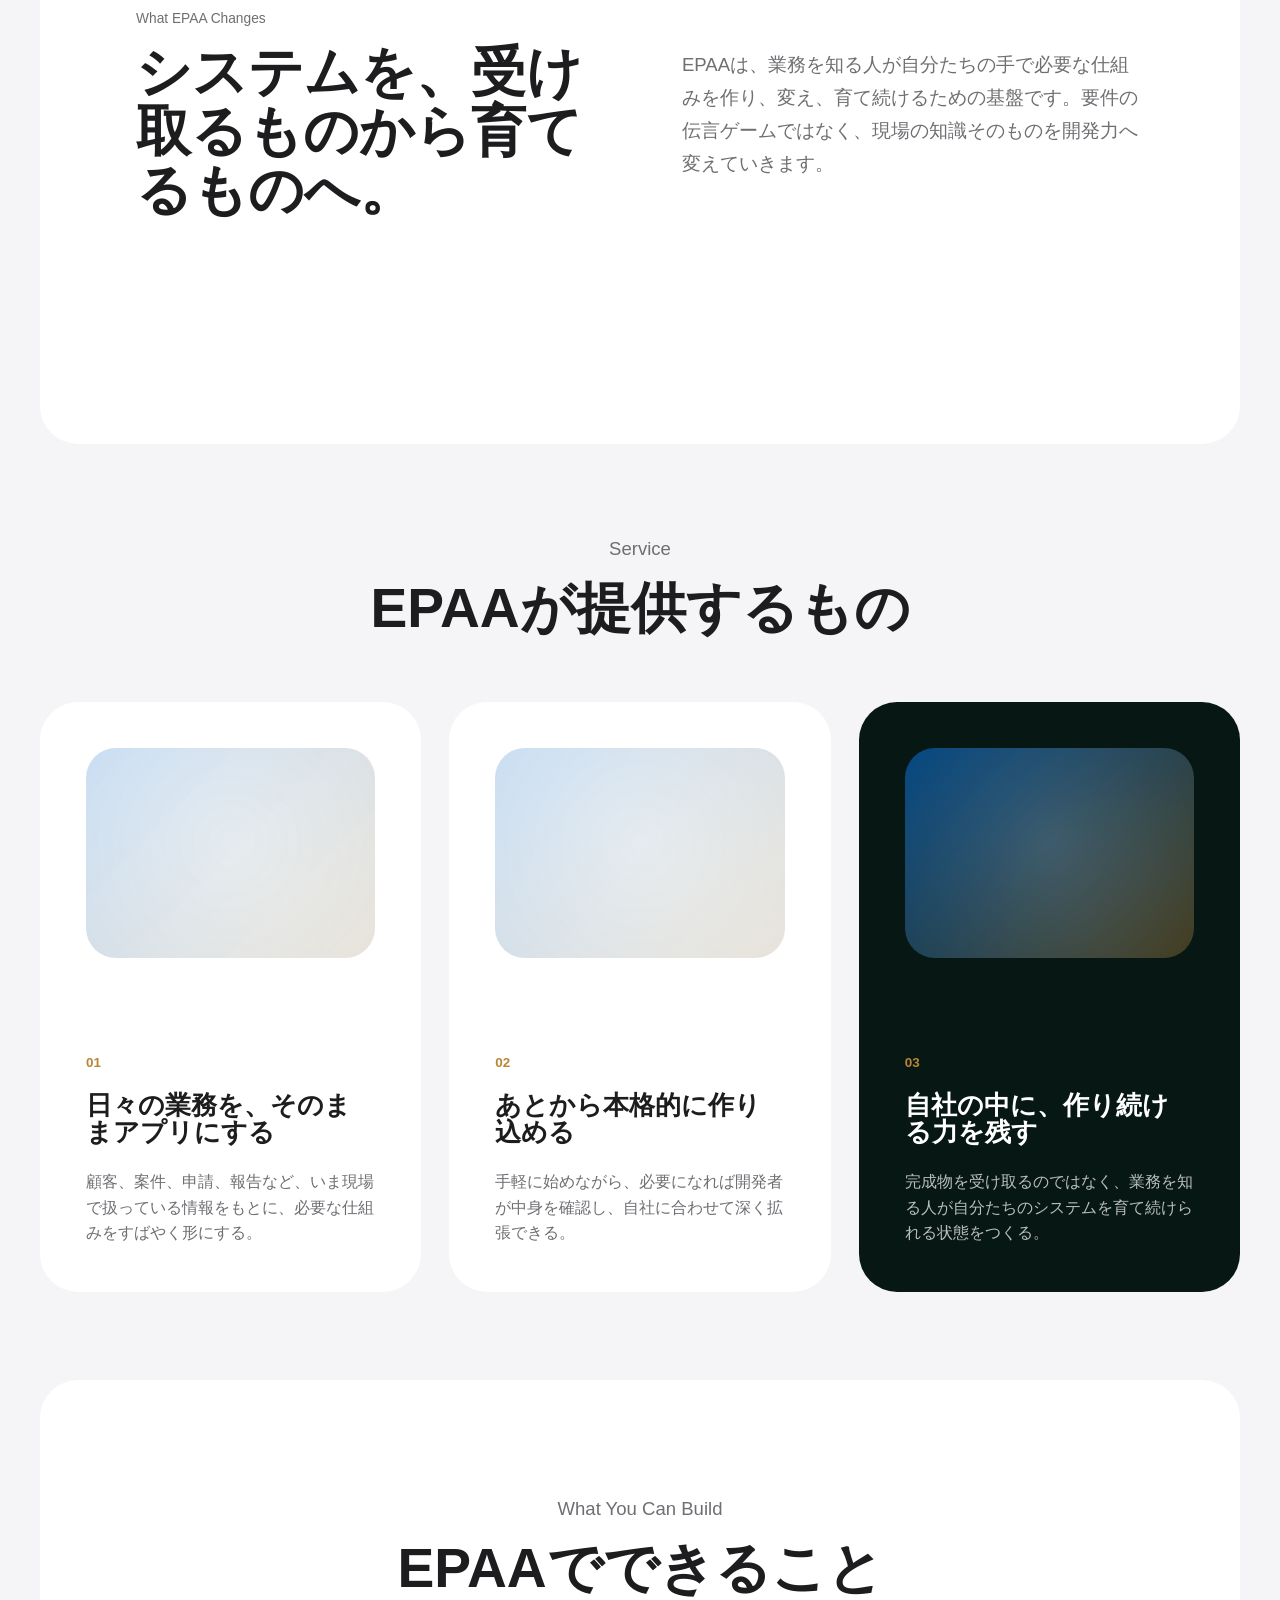
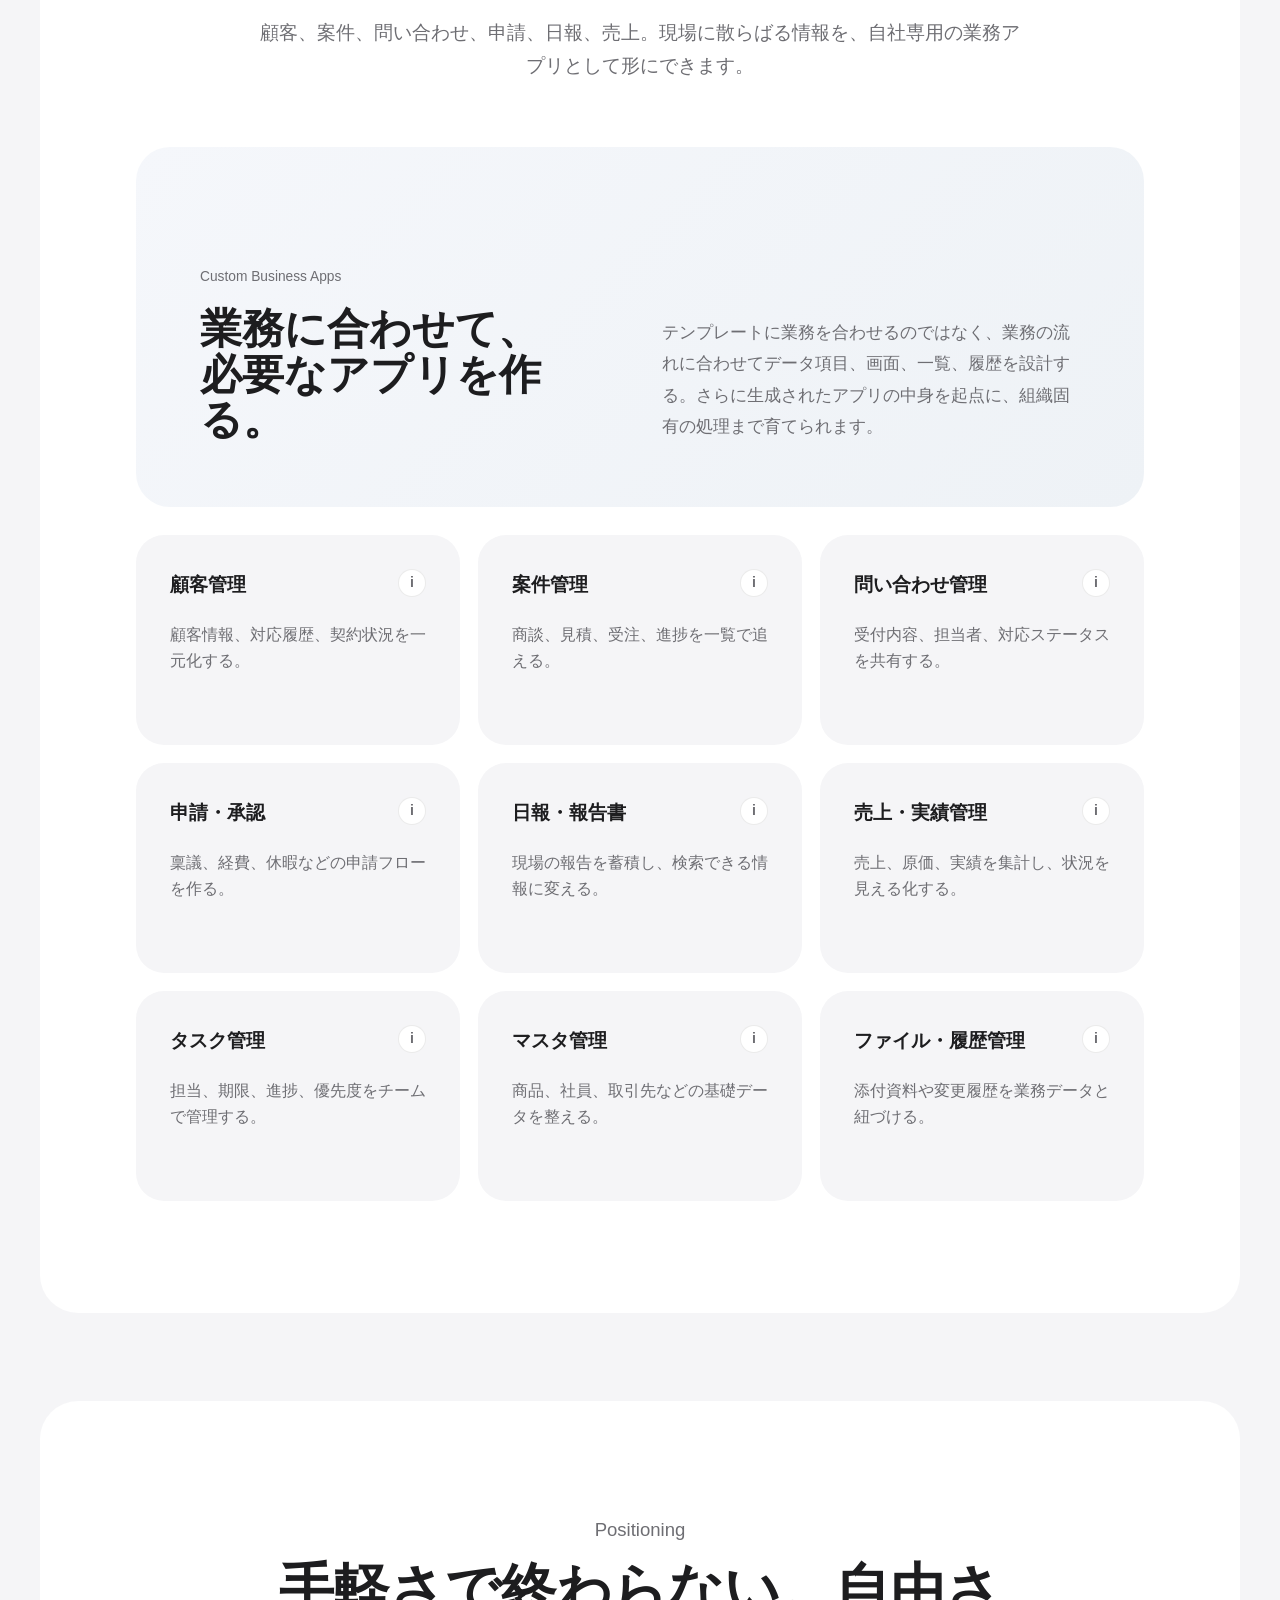
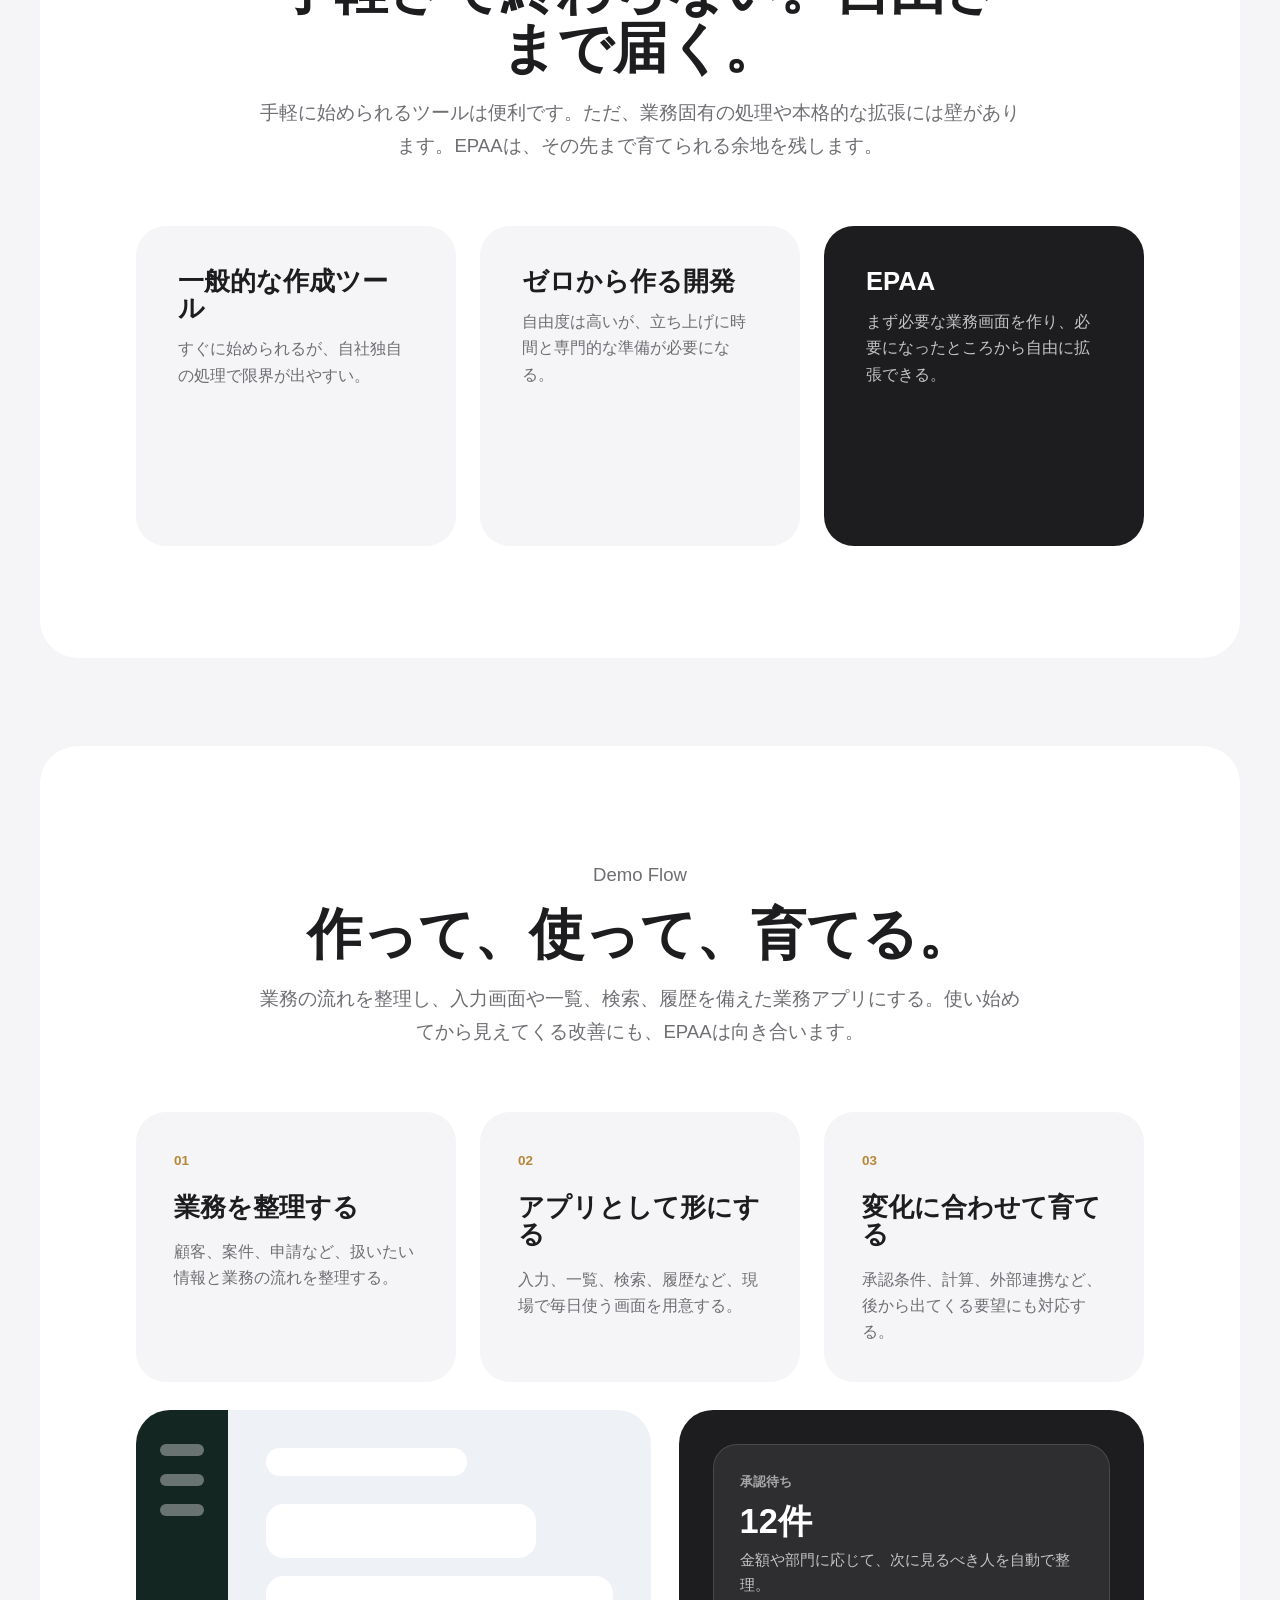
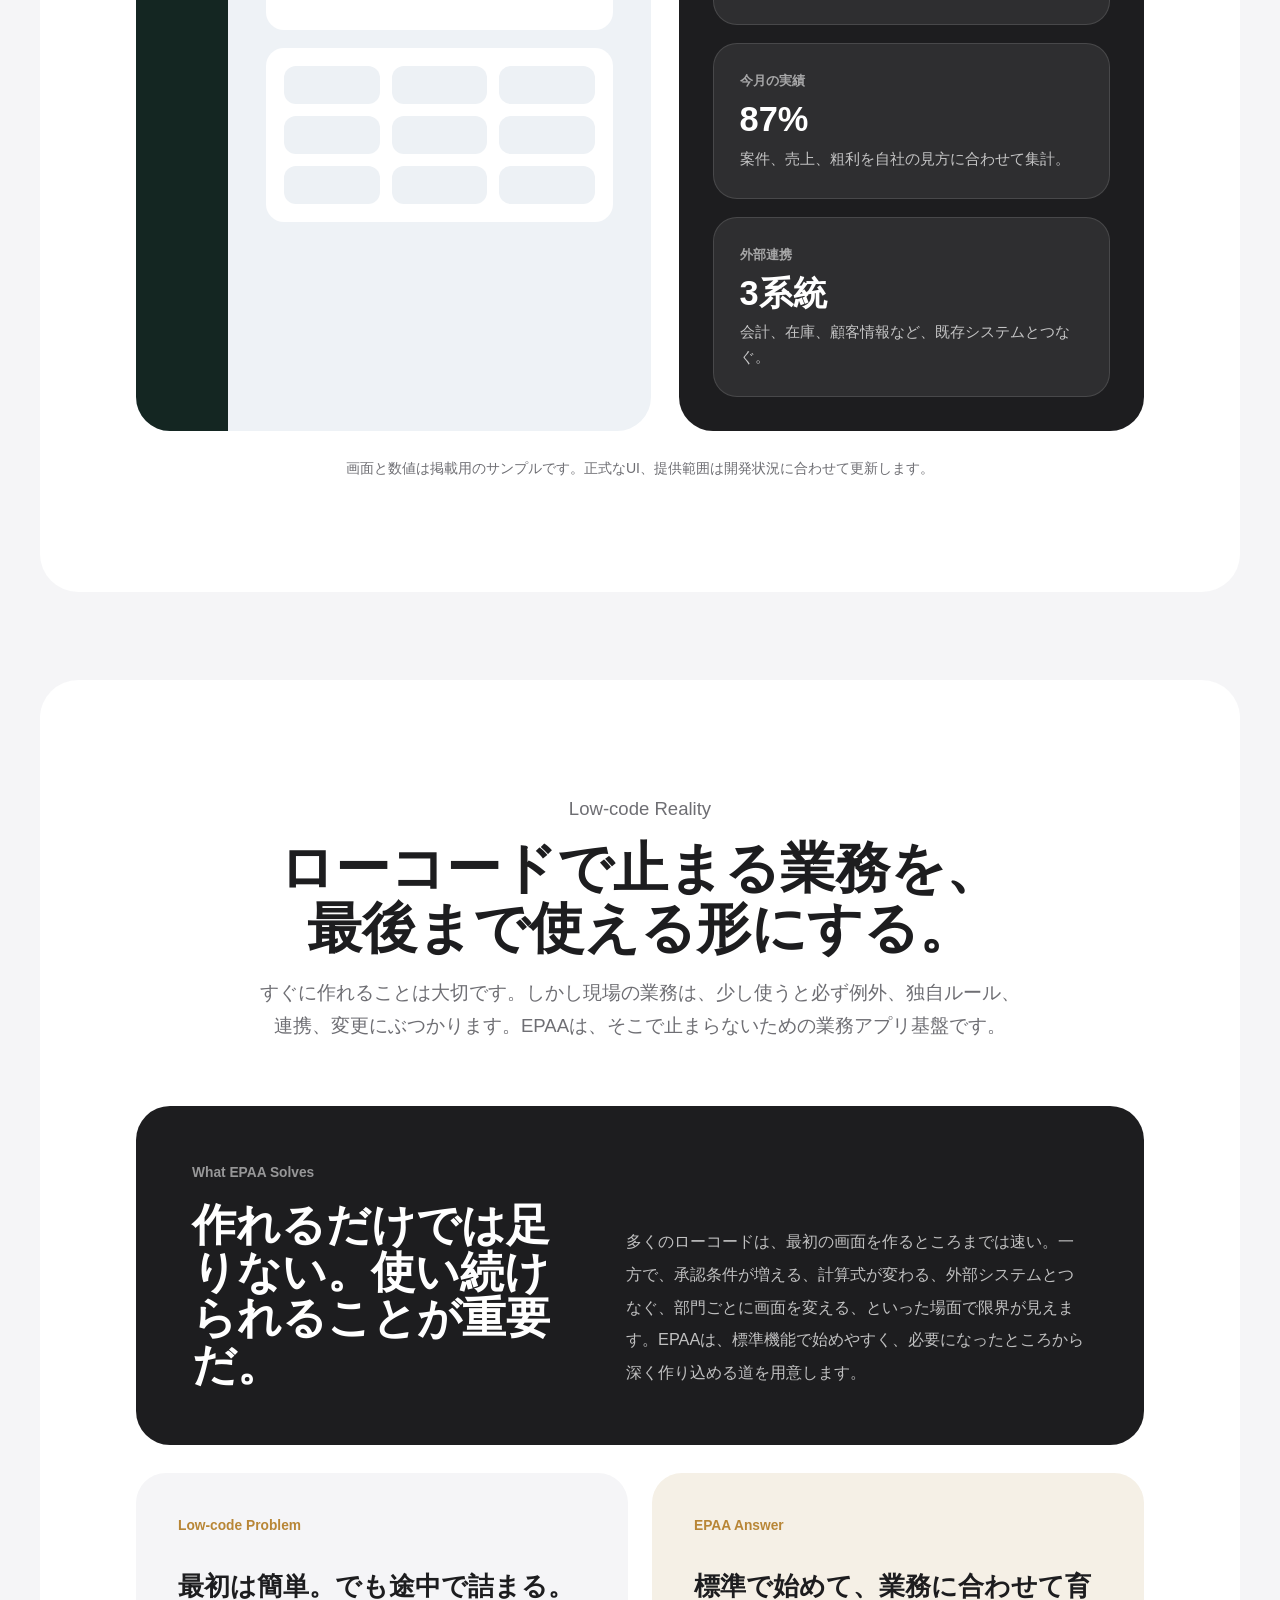
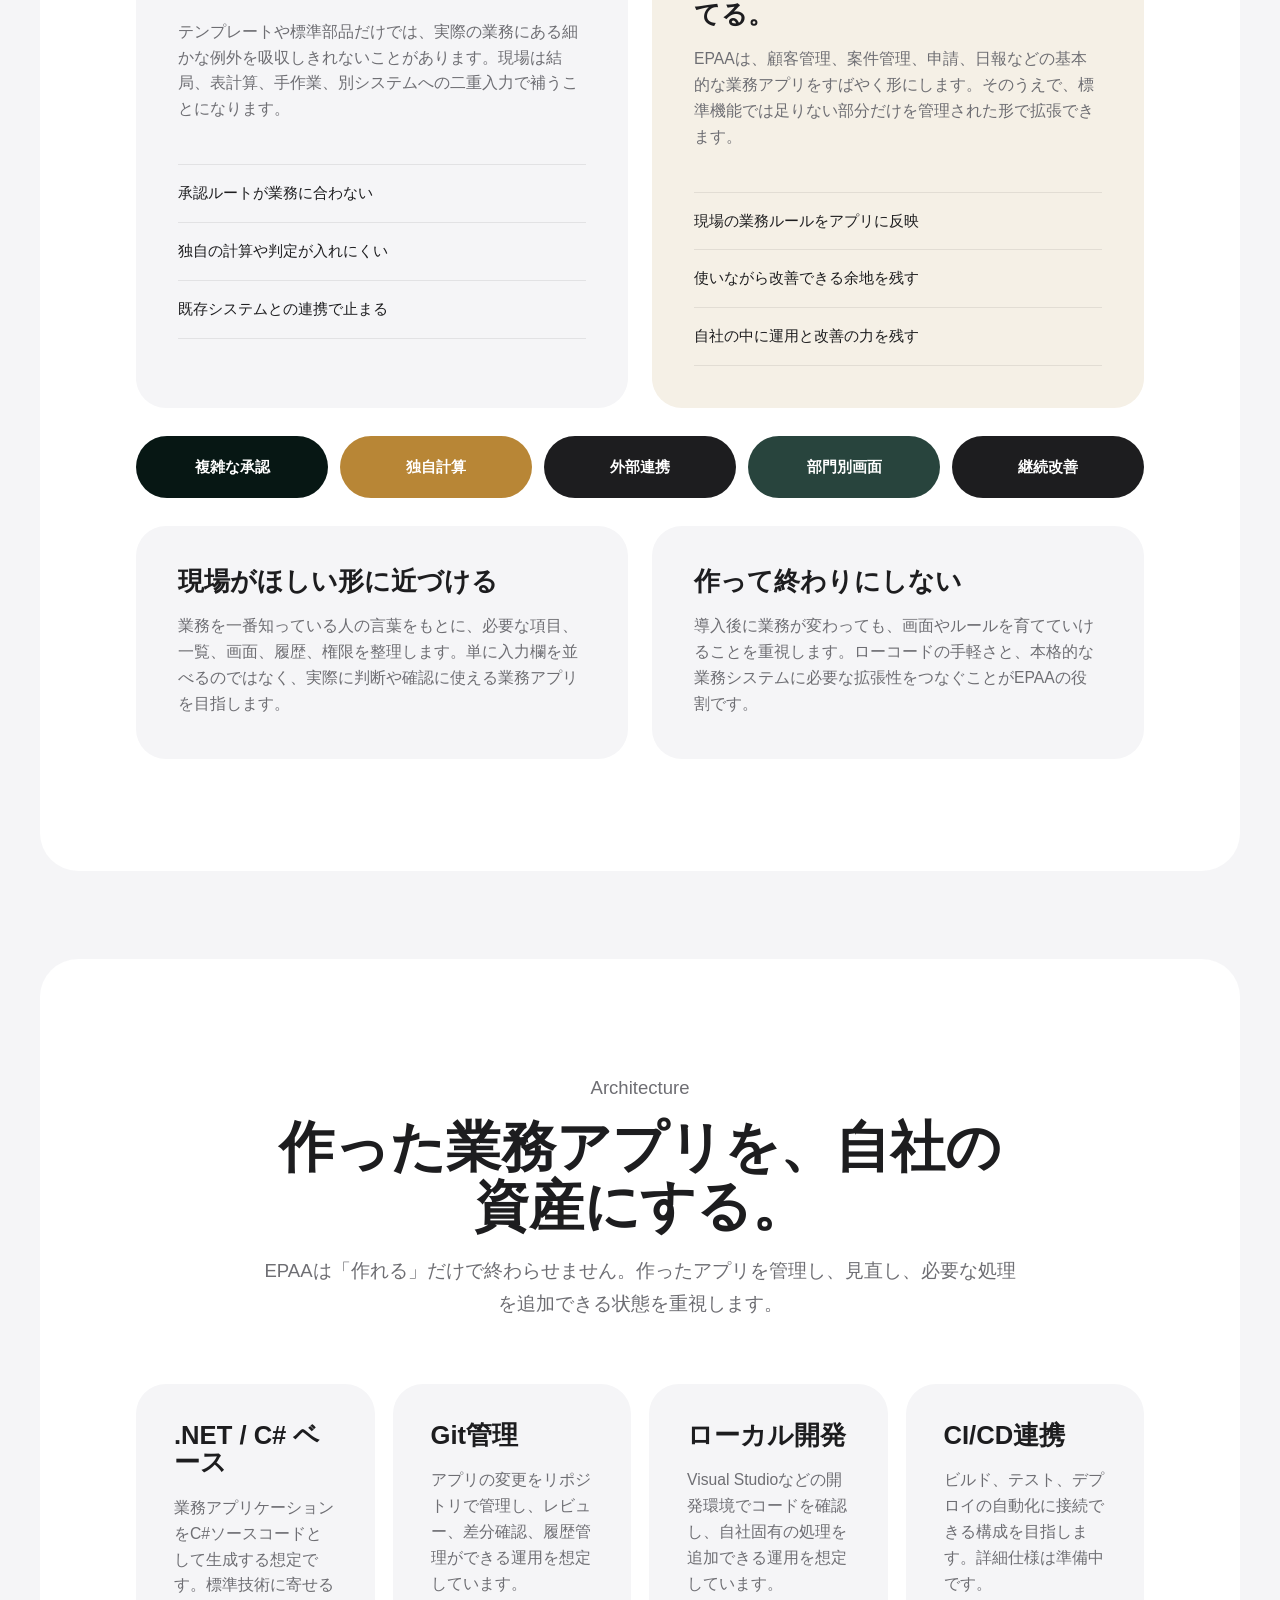
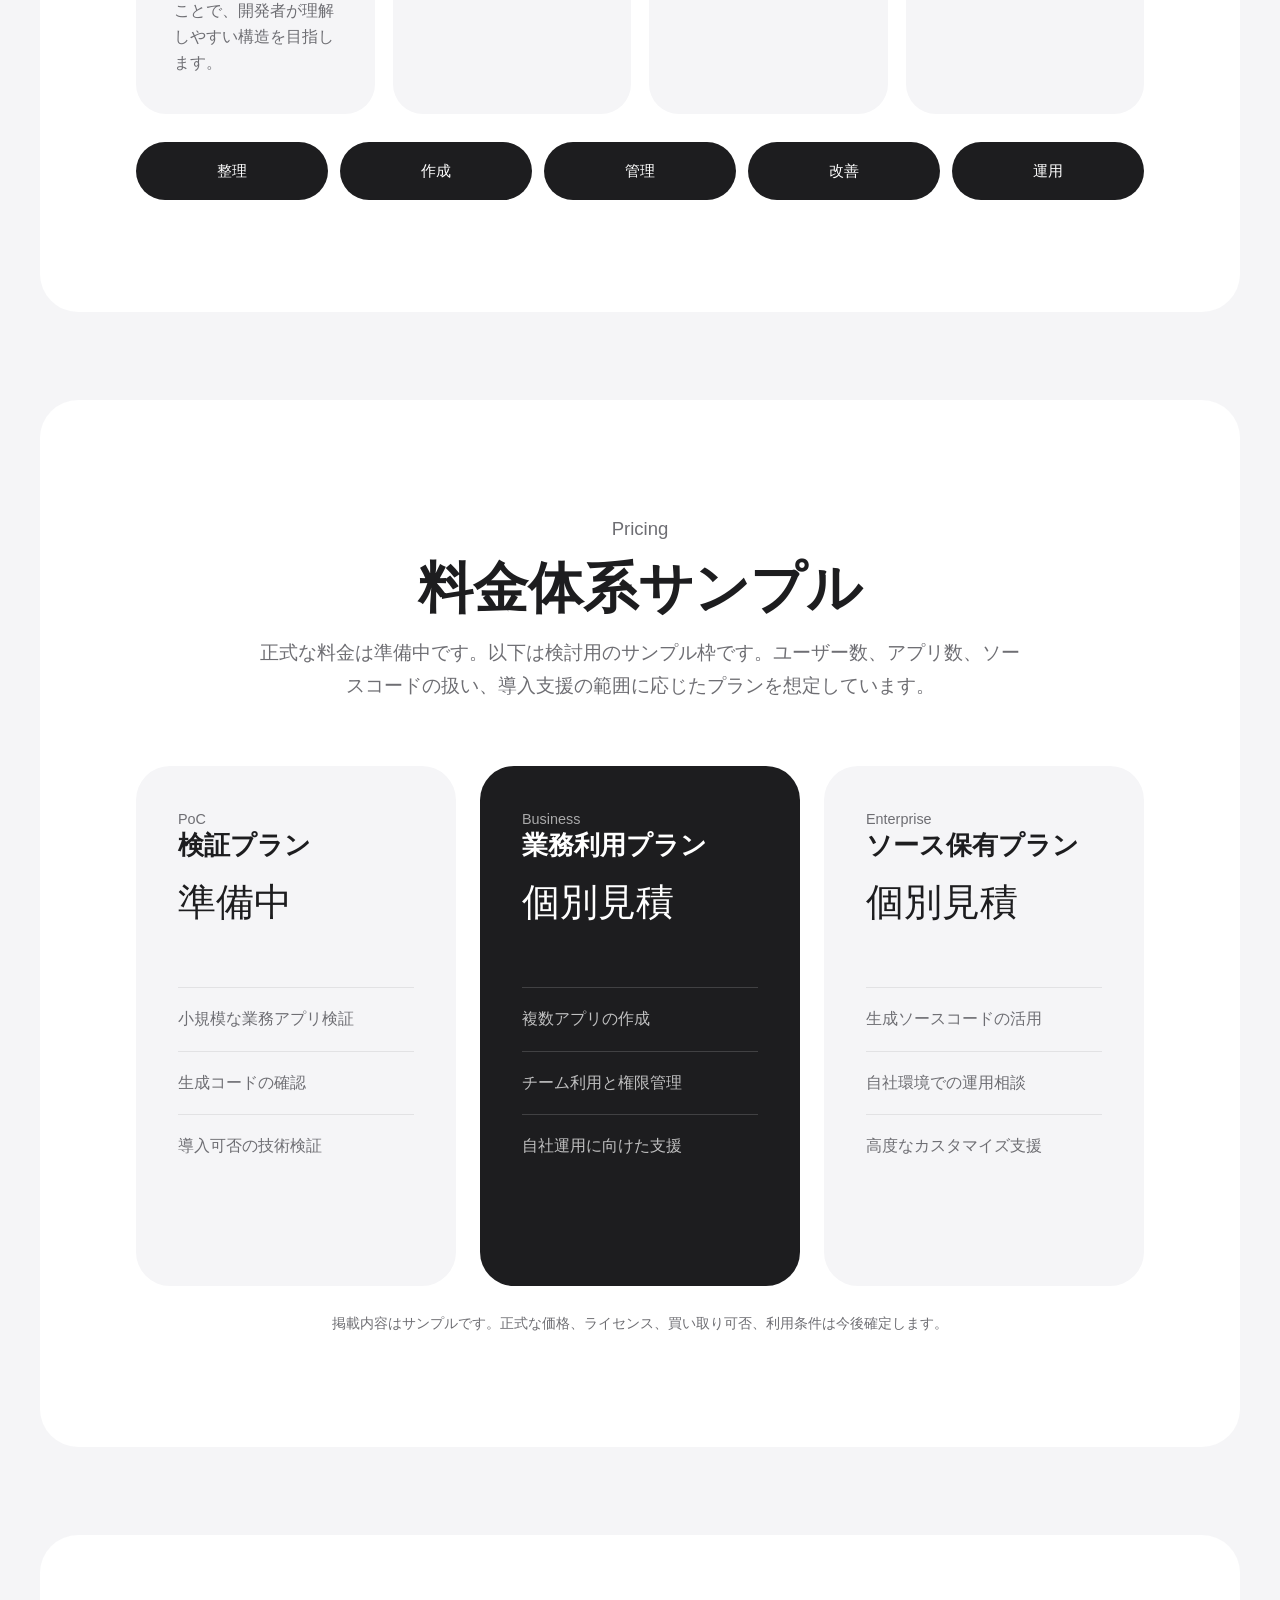
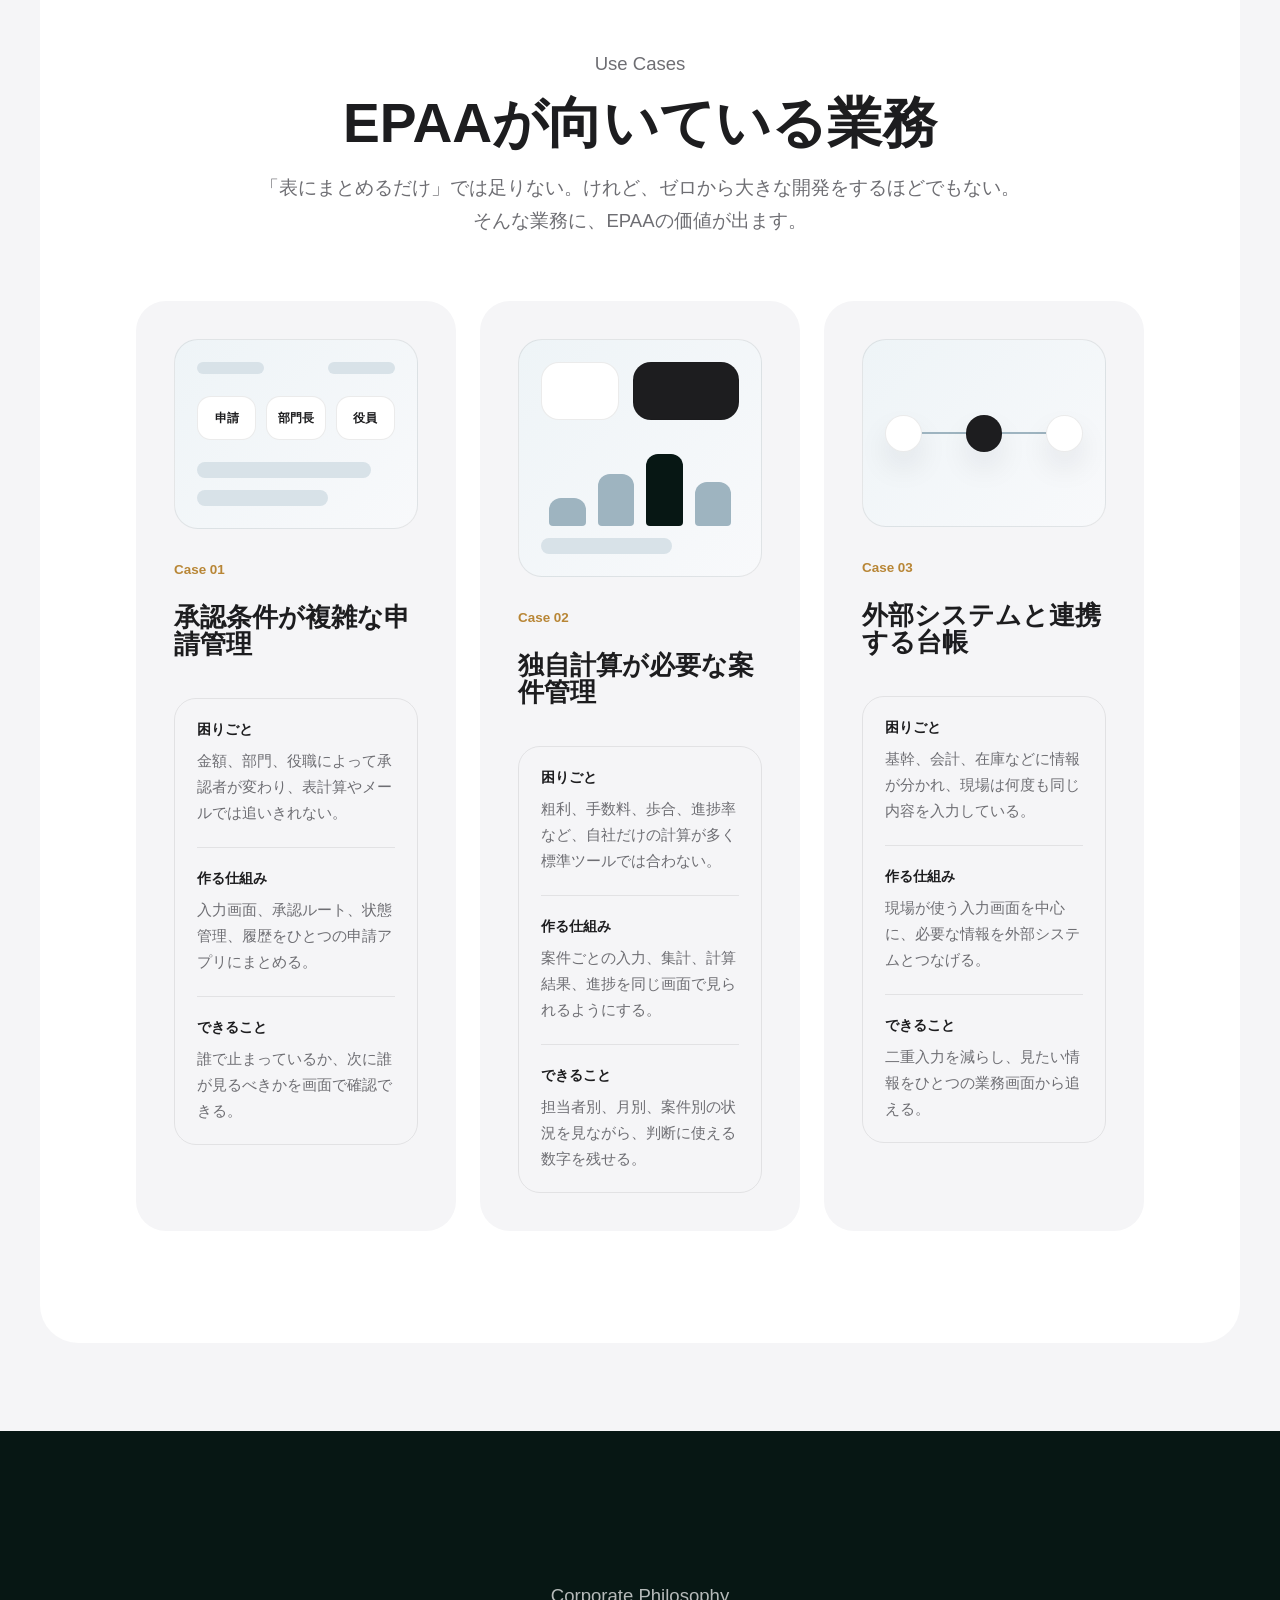
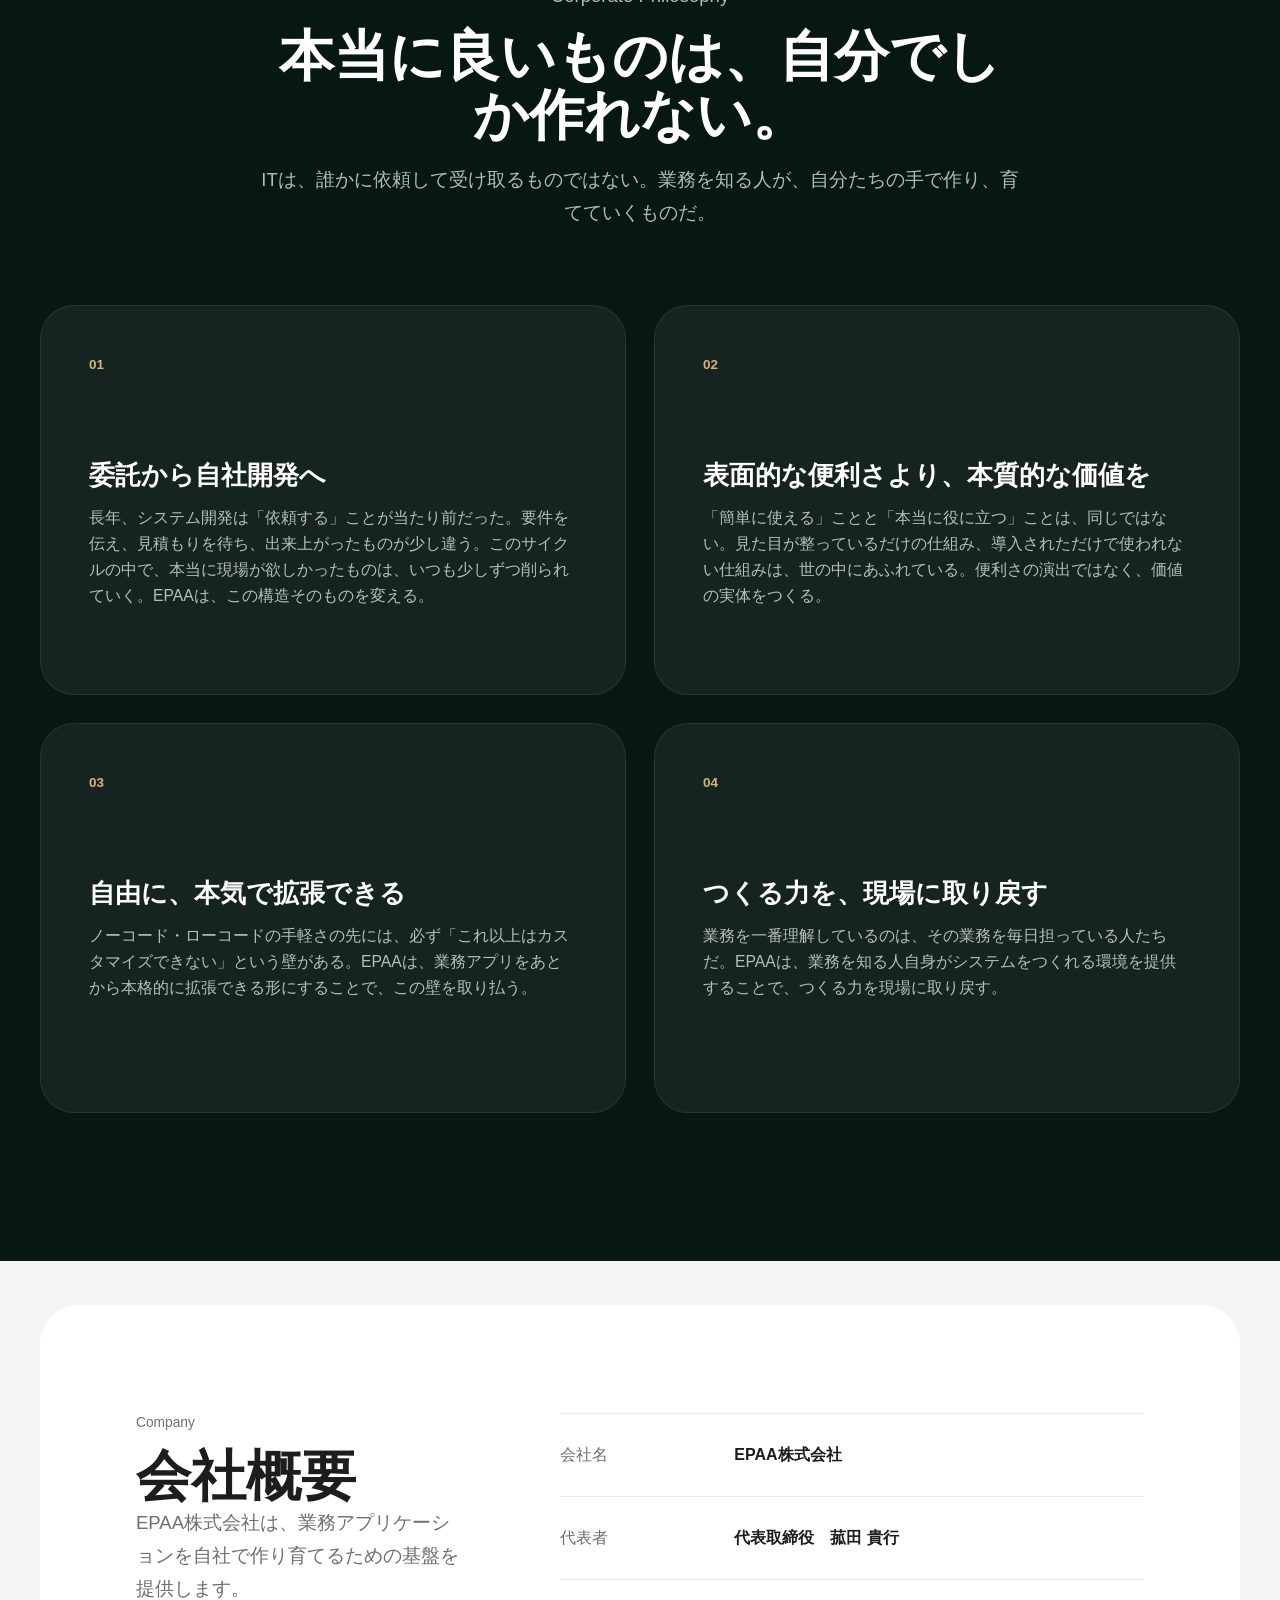
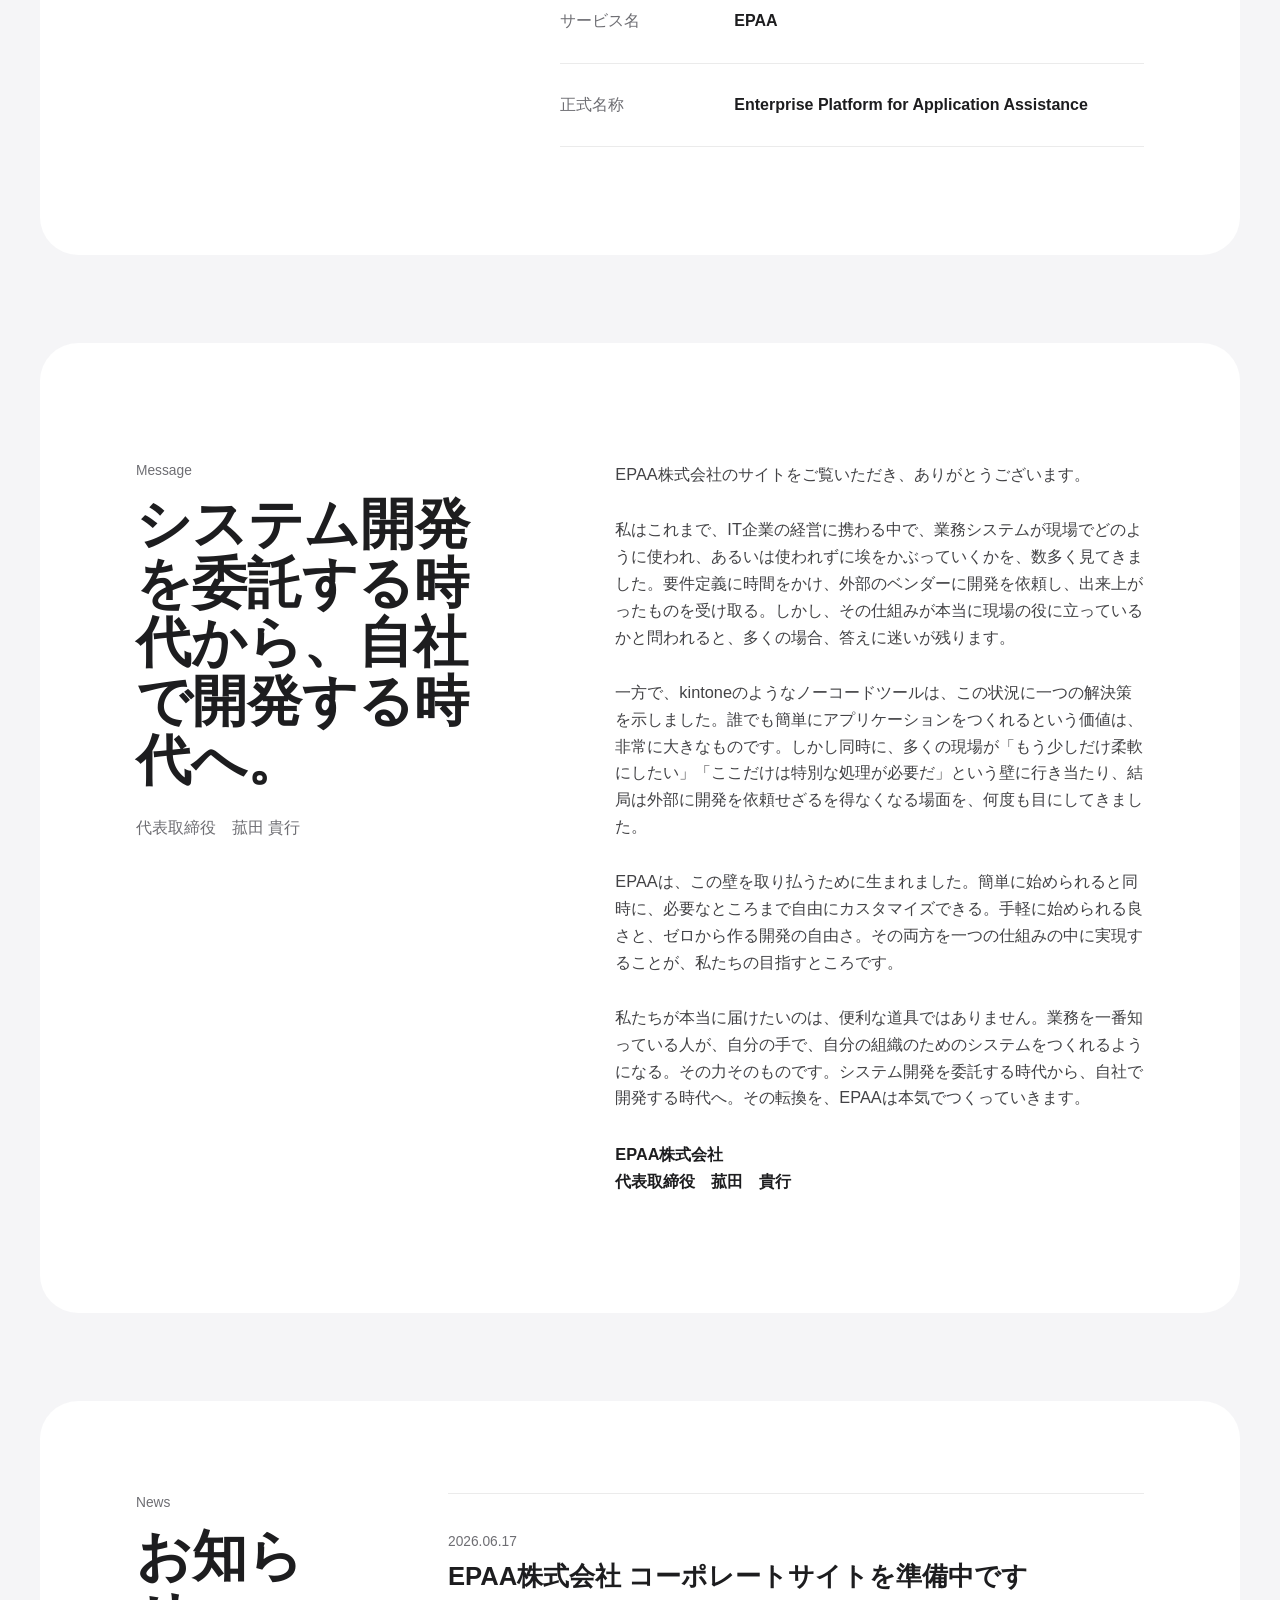
==== commit 42e501b3: "Refocus solution section on low-code problems" ====
--- a/index.html
+++ b/index.html
@@ -25,7 +25,7 @@
       </button>
       <nav id="site-nav" class="site-nav" aria-label="主要ナビゲーション">
         <a href="#service">サービス</a>
-        <a href="#ai">AI連携</a>
+        <a href="#solution">解決策</a>
         <a href="#pricing">料金</a>
         <a href="#philosophy">フィロソフィー</a>
         <a href="#company">会社概要</a>
@@ -236,9 +236,9 @@
         <div class="container demo-shell">
           <div class="section-heading center narrow">
             <p class="eyebrow">Demo Flow</p>
-            <h2>作って、生成して、育てる。</h2>
-            <p>
-              画面で扱いたい情報や項目を設計し、業務アプリを生成する。内部では細かな設計ファイルをもとに、再現性のある生成器がソースコードを作ります。
+            <h2>作って、使って、育てる。</h2>
+            <p>
+              業務の流れを整理し、入力画面や一覧、検索、履歴を備えた業務アプリにする。使い始めてから見えてくる改善にも、EPAAは向き合います。
             </p>
           </div>
           <div class="demo-flow">
@@ -249,13 +249,13 @@
             </article>
             <article>
               <span>02</span>
-              <h3>設定ファイルを作る</h3>
-              <p>項目、一覧、入力画面、検索条件、履歴などを細かく定義する。</p>
+              <h3>アプリとして形にする</h3>
+              <p>入力、一覧、検索、履歴など、現場で毎日使う画面を用意する。</p>
             </article>
             <article>
               <span>03</span>
-              <h3>ソースコードを生成する</h3>
-              <p>決められた設定から、基本機能を備えた業務アプリのコードを生成する。</p>
+              <h3>変化に合わせて育てる</h3>
+              <p>承認条件、計算、外部連携など、後から出てくる要望にも対応する。</p>
             </article>
           </div>
           <div class="demo-preview-grid">
@@ -276,75 +276,83 @@
                 </div>
               </div>
             </div>
-            <pre class="code-sample"><code>public class CustomerAppService
-{
-    public Task&lt;CustomerDto&gt; CreateAsync(
-        CreateCustomerRequest request)
-    {
-        // Generated app base.
-        // Extend with your own business logic.
-    }
-}</code></pre>
-          </div>
-          <p class="note-text">画面とコードは掲載用のサンプルです。正式なUI、生成コード、提供範囲は開発状況に合わせて更新します。</p>
-        </div>
-      </section>
-
-      <section id="ai" class="section section-ai">
+            <div class="operation-panel" aria-label="業務アプリ活用イメージ">
+              <div>
+                <span>承認待ち</span>
+                <strong>12件</strong>
+                <p>金額や部門に応じて、次に見るべき人を自動で整理。</p>
+              </div>
+              <div>
+                <span>今月の実績</span>
+                <strong>87%</strong>
+                <p>案件、売上、粗利を自社の見方に合わせて集計。</p>
+              </div>
+              <div>
+                <span>外部連携</span>
+                <strong>3系統</strong>
+                <p>会計、在庫、顧客情報など、既存システムとつなぐ。</p>
+              </div>
+            </div>
+          </div>
+          <p class="note-text">画面と数値は掲載用のサンプルです。正式なUI、提供範囲は開発状況に合わせて更新します。</p>
+        </div>
+      </section>
+
+      <section id="solution" class="section section-ai">
         <div class="container ai-shell">
           <div class="section-heading center narrow">
-            <p class="eyebrow">AI Assistance</p>
-            <h2>AIは、生成器を正しく動かすために使う。</h2>
-            <p>
-              EPAAの中心は、基本機能を備えた業務アプリのソースコードを、設定ファイルから再現性高く生成する仕組みです。AIはその前後を支援し、属人的な開発の失敗を減らします。
+            <p class="eyebrow">Low-code Reality</p>
+            <h2>ローコードで止まる業務を、最後まで使える形にする。</h2>
+            <p>
+              すぐに作れることは大切です。しかし現場の業務は、少し使うと必ず例外、独自ルール、連携、変更にぶつかります。EPAAは、そこで止まらないための業務アプリ基盤です。
             </p>
           </div>
           <div class="ai-principle">
             <div>
-              <p class="ai-label">Core Concept</p>
-              <h3>自然言語から設定へ。設定から、確実なコードへ。</h3>
-            </div>
-            <p>
-              EPAAの設定ファイルは、画面、項目、一覧、検索、権限、履歴などを細かく定義できます。一方で、使いこなすには知識と経験が必要です。そこでAI連携により、利用者の言葉から設定ファイルを作り、標準生成器が同じ入力から同じ結果を返す形でソースコードを生成します。
+              <p class="ai-label">What EPAA Solves</p>
+              <h3>作れるだけでは足りない。使い続けられることが重要だ。</h3>
+            </div>
+            <p>
+              多くのローコードは、最初の画面を作るところまでは速い。一方で、承認条件が増える、計算式が変わる、外部システムとつなぐ、部門ごとに画面を変える、といった場面で限界が見えます。EPAAは、標準機能で始めやすく、必要になったところから深く作り込める道を用意します。
             </p>
           </div>
           <div class="ai-model-grid">
             <article>
-              <span>EPAA Standard</span>
-              <h3>まずは標準機能で作る</h3>
-              <p>AIは要件を整理し、YAML形式の設定ファイル作成を支援します。コードはEPAAの標準生成器が作るため、結果が安定し、バージョンアップやサポートの対象にしやすくなります。</p>
+              <span>Low-code Problem</span>
+              <h3>最初は簡単。でも途中で詰まる。</h3>
+              <p>テンプレートや標準部品だけでは、実際の業務にある細かな例外を吸収しきれないことがあります。現場は結局、表計算、手作業、別システムへの二重入力で補うことになります。</p>
               <ul>
-                <li>自然言語から業務内容を整理</li>
-                <li>細かな設定ファイルを生成</li>
-                <li>標準生成器がソースコードを作成</li>
+                <li>承認ルートが業務に合わない</li>
+                <li>独自の計算や判定が入れにくい</li>
+                <li>既存システムとの連携で止まる</li>
               </ul>
             </article>
             <article class="ai-model-strong">
-              <span>EPAA AI Custom</span>
-              <h3>足りないところだけ、安全に作り込む</h3>
-              <p>標準機能で足りない場合は、生成されたコードを対象に、決められた範囲だけAIでカスタマイズします。編集できる場所をskillsで指定し、ビルド、テスト、チェック、レポートまで含めて管理します。</p>
+              <span>EPAA Answer</span>
+              <h3>標準で始めて、業務に合わせて育てる。</h3>
+              <p>EPAAは、顧客管理、案件管理、申請、日報などの基本的な業務アプリをすばやく形にします。そのうえで、標準機能では足りない部分だけを管理された形で拡張できます。</p>
               <ul>
-                <li>カスタマイズ範囲を明確化</li>
-                <li>生成コードを基準に追加実装</li>
-                <li>品質確認と作業レポートを残す</li>
+                <li>現場の業務ルールをアプリに反映</li>
+                <li>使いながら改善できる余地を残す</li>
+                <li>自社の中に運用と改善の力を残す</li>
               </ul>
             </article>
           </div>
-          <div class="ai-flow" aria-label="AI連携の流れ">
-            <span>自然言語</span>
-            <span>YAML設定</span>
-            <span>標準生成器</span>
-            <span>CRUDソース</span>
-            <span>範囲指定カスタム</span>
+          <div class="ai-flow" aria-label="EPAAで解決できる業務">
+            <span>複雑な承認</span>
+            <span>独自計算</span>
+            <span>外部連携</span>
+            <span>部門別画面</span>
+            <span>継続改善</span>
           </div>
           <div class="ai-safety-grid">
             <article>
-              <h3>AIに任せすぎない</h3>
-              <p>通常のAIコーディングだけで業務システムを作ると、設計の定石や運用ルールを知らないまま進み、後から破綻しやすくなります。EPAAはAIを設定作成と限定された拡張に使い、土台となるコード生成は標準生成器に任せます。</p>
-            </article>
-            <article>
-              <h3>カスタムも管理下に置く</h3>
-              <p>どうしても標準機能では足りない業務ロジック、外部連携、特殊な承認条件は、生成されたコードのうち許可された範囲だけを対象にします。自由に作れることと、壊れにくく保つことの両立を目指します。</p>
+              <h3>現場がほしい形に近づける</h3>
+              <p>業務を一番知っている人の言葉をもとに、必要な項目、一覧、画面、履歴、権限を整理します。単に入力欄を並べるのではなく、実際に判断や確認に使える業務アプリを目指します。</p>
+            </article>
+            <article>
+              <h3>作って終わりにしない</h3>
+              <p>導入後に業務が変わっても、画面やルールを育てていけることを重視します。ローコードの手軽さと、本格的な業務システムに必要な拡張性をつなぐことがEPAAの役割です。</p>
             </article>
           </div>
         </div>
@@ -354,9 +362,9 @@
         <div class="container architecture-shell">
           <div class="section-heading center narrow">
             <p class="eyebrow">Architecture</p>
-            <h2>生成されたコードを、自社の資産にする。</h2>
-            <p>
-              EPAAは「作れる」だけで終わらせません。生成されたコードを読み、Gitで管理し、必要な処理を追加できる状態を重視します。
+            <h2>作った業務アプリを、自社の資産にする。</h2>
+            <p>
+              EPAAは「作れる」だけで終わらせません。作ったアプリを管理し、見直し、必要な処理を追加できる状態を重視します。
             </p>
           </div>
           <div class="architecture-grid">
@@ -366,7 +374,7 @@
             </article>
             <article>
               <h3>Git管理</h3>
-              <p>生成されたコードをリポジトリで管理し、レビュー、差分確認、履歴管理ができる運用を想定しています。</p>
+              <p>アプリの変更をリポジトリで管理し、レビュー、差分確認、履歴管理ができる運用を想定しています。</p>
             </article>
             <article>
               <h3>ローカル開発</h3>
@@ -378,11 +386,11 @@
             </article>
           </div>
           <div class="architecture-line">
-            <span>YAML</span>
-            <span>Generate</span>
-            <span>Commit</span>
-            <span>Extend</span>
-            <span>Deploy</span>
+            <span>整理</span>
+            <span>作成</span>
+            <span>管理</span>
+            <span>改善</span>
+            <span>運用</span>
           </div>
         </div>
       </section>
@@ -561,7 +569,7 @@
               <span>03</span>
               <h3>自由に、本気で拡張できる</h3>
               <p>
-                ノーコード・ローコードの手軽さの先には、必ず「これ以上はカスタマイズできない」という壁がある。EPAAは、実際に動くC#ソースコードを生成することで、この壁を取り払う。
+                ノーコード・ローコードの手軽さの先には、必ず「これ以上はカスタマイズできない」という壁がある。EPAAは、業務アプリをあとから本格的に拡張できる形にすることで、この壁を取り払う。
               </p>
             </article>
             <article>
@@ -619,7 +627,7 @@
               一方で、kintoneのようなノーコードツールは、この状況に一つの解決策を示しました。誰でも簡単にアプリケーションをつくれるという価値は、非常に大きなものです。しかし同時に、多くの現場が「もう少しだけ柔軟にしたい」「ここだけは特別な処理が必要だ」という壁に行き当たり、結局は外部に開発を依頼せざるを得なくなる場面を、何度も目にしてきました。
             </p>
             <p>
-              EPAAは、この壁を取り払うために生まれました。実際に動くC#のソースコードを生成する。だからこそ、簡単に始められると同時に、必要なところまで自由にカスタマイズできる。手軽に始められる良さと、ゼロから作る開発の自由さ。その両方を一つの仕組みの中に実現することが、私たちの目指すところです。
+              EPAAは、この壁を取り払うために生まれました。簡単に始められると同時に、必要なところまで自由にカスタマイズできる。手軽に始められる良さと、ゼロから作る開発の自由さ。その両方を一つの仕組みの中に実現することが、私たちの目指すところです。
             </p>
             <p>
               私たちが本当に届けたいのは、便利な道具ではありません。業務を一番知っている人が、自分の手で、自分の組織のためのシステムをつくれるようになる。その力そのものです。システム開発を委託する時代から、自社で開発する時代へ。その転換を、EPAAは本気でつくっていきます。
--- a/assets/style.css
+++ b/assets/style.css
@@ -653,6 +653,45 @@
   white-space: pre-wrap;
 }
 
+.operation-panel {
+  min-height: 430px;
+  display: grid;
+  gap: 18px;
+  margin: 0;
+  padding: 34px;
+  background: var(--ink);
+  color: #f5f5f7;
+  border-radius: 34px;
+}
+
+.operation-panel > div {
+  display: grid;
+  gap: 10px;
+  align-content: center;
+  padding: 26px;
+  background: rgba(255, 255, 255, 0.08);
+  border: 1px solid rgba(255, 255, 255, 0.12);
+  border-radius: 24px;
+}
+
+.operation-panel span {
+  color: rgba(255, 255, 255, 0.58);
+  font-size: 0.84rem;
+  font-weight: 600;
+}
+
+.operation-panel strong {
+  color: #fff;
+  font-size: 2.15rem;
+  line-height: 1;
+}
+
+.operation-panel p {
+  color: rgba(255, 255, 255, 0.72);
+  font-size: 0.92rem;
+  line-height: 1.7;
+}
+
 .note-text {
   margin-top: 26px;
   color: var(--muted);
@@ -1489,7 +1528,8 @@
   }
 
   .mock-screen,
-  .code-sample {
+  .code-sample,
+  .operation-panel {
     min-height: 360px;
     border-radius: 26px;
   }
@@ -1509,6 +1549,19 @@
   .code-sample {
     padding: 28px;
     font-size: 0.82rem;
+  }
+
+  .operation-panel {
+    padding: 24px;
+  }
+
+  .operation-panel > div {
+    padding: 22px;
+    border-radius: 20px;
+  }
+
+  .operation-panel strong {
+    font-size: 1.82rem;
   }
 
   .architecture-line {
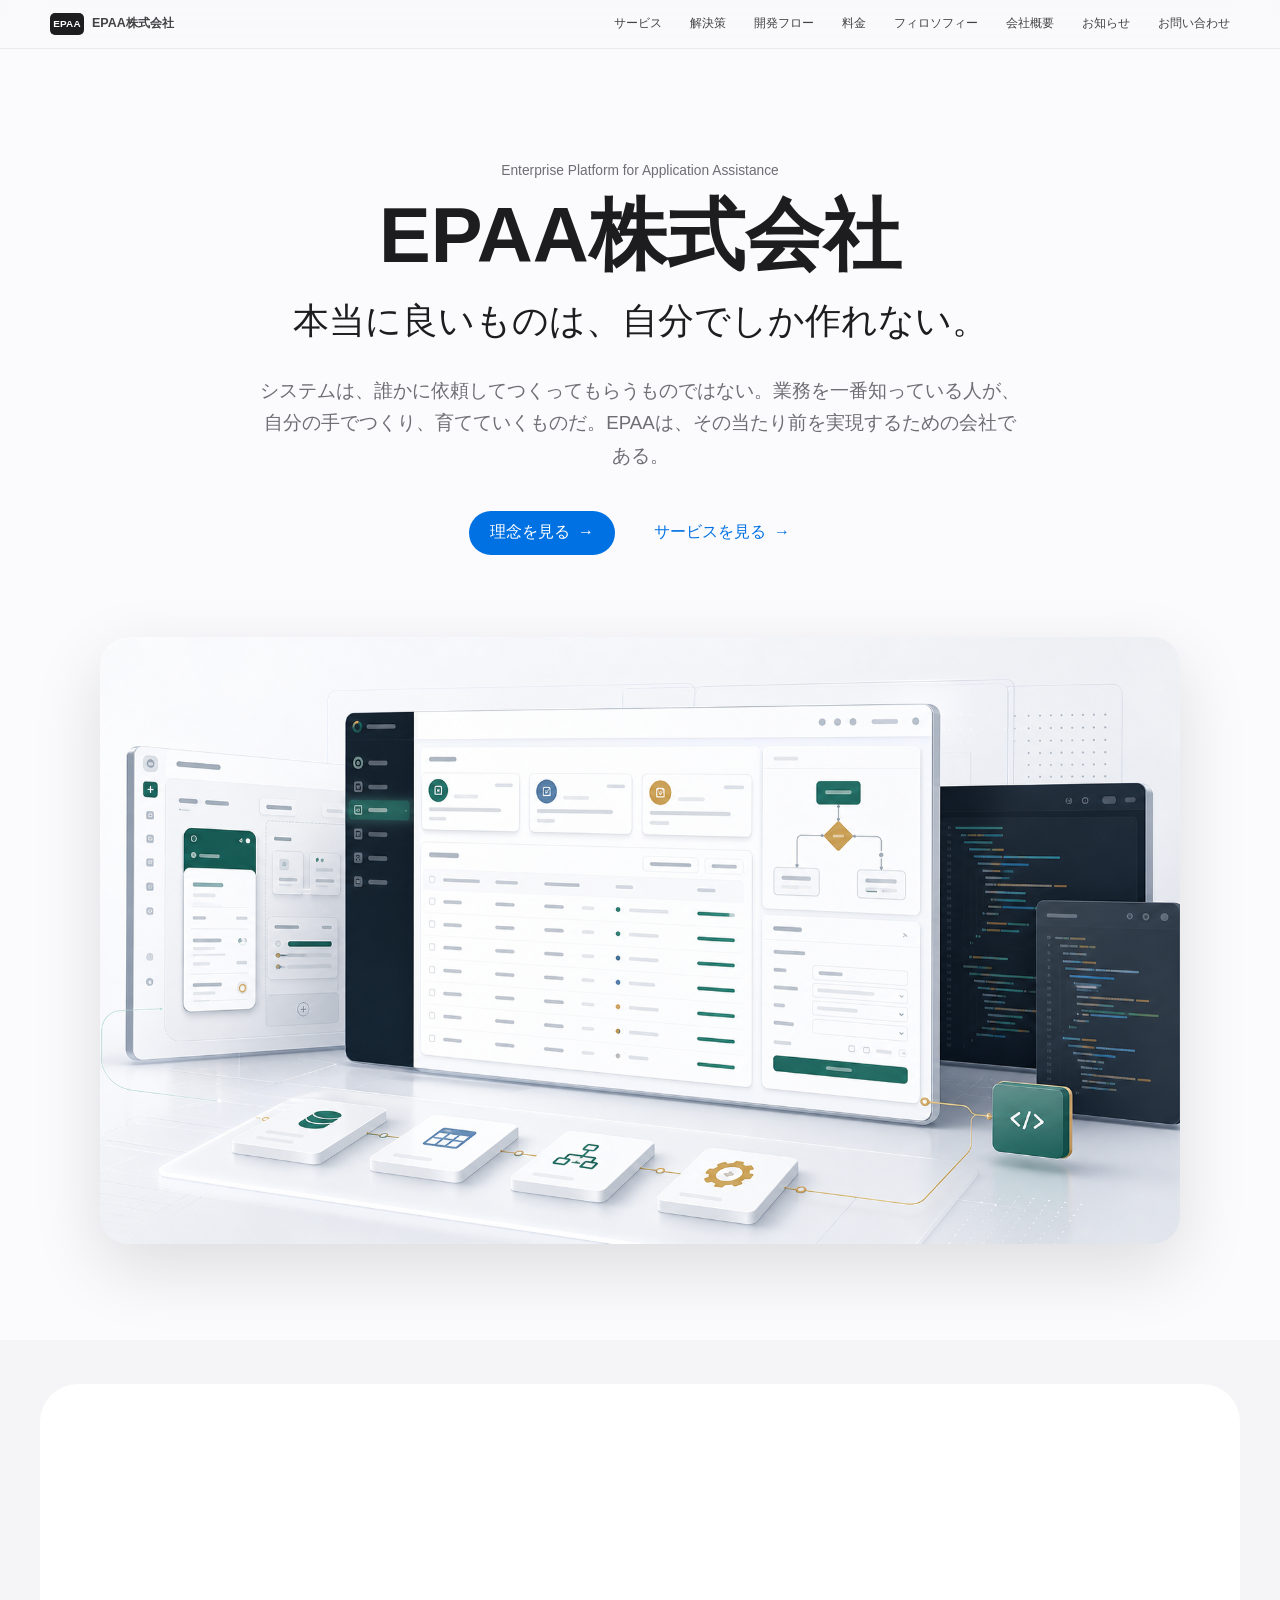
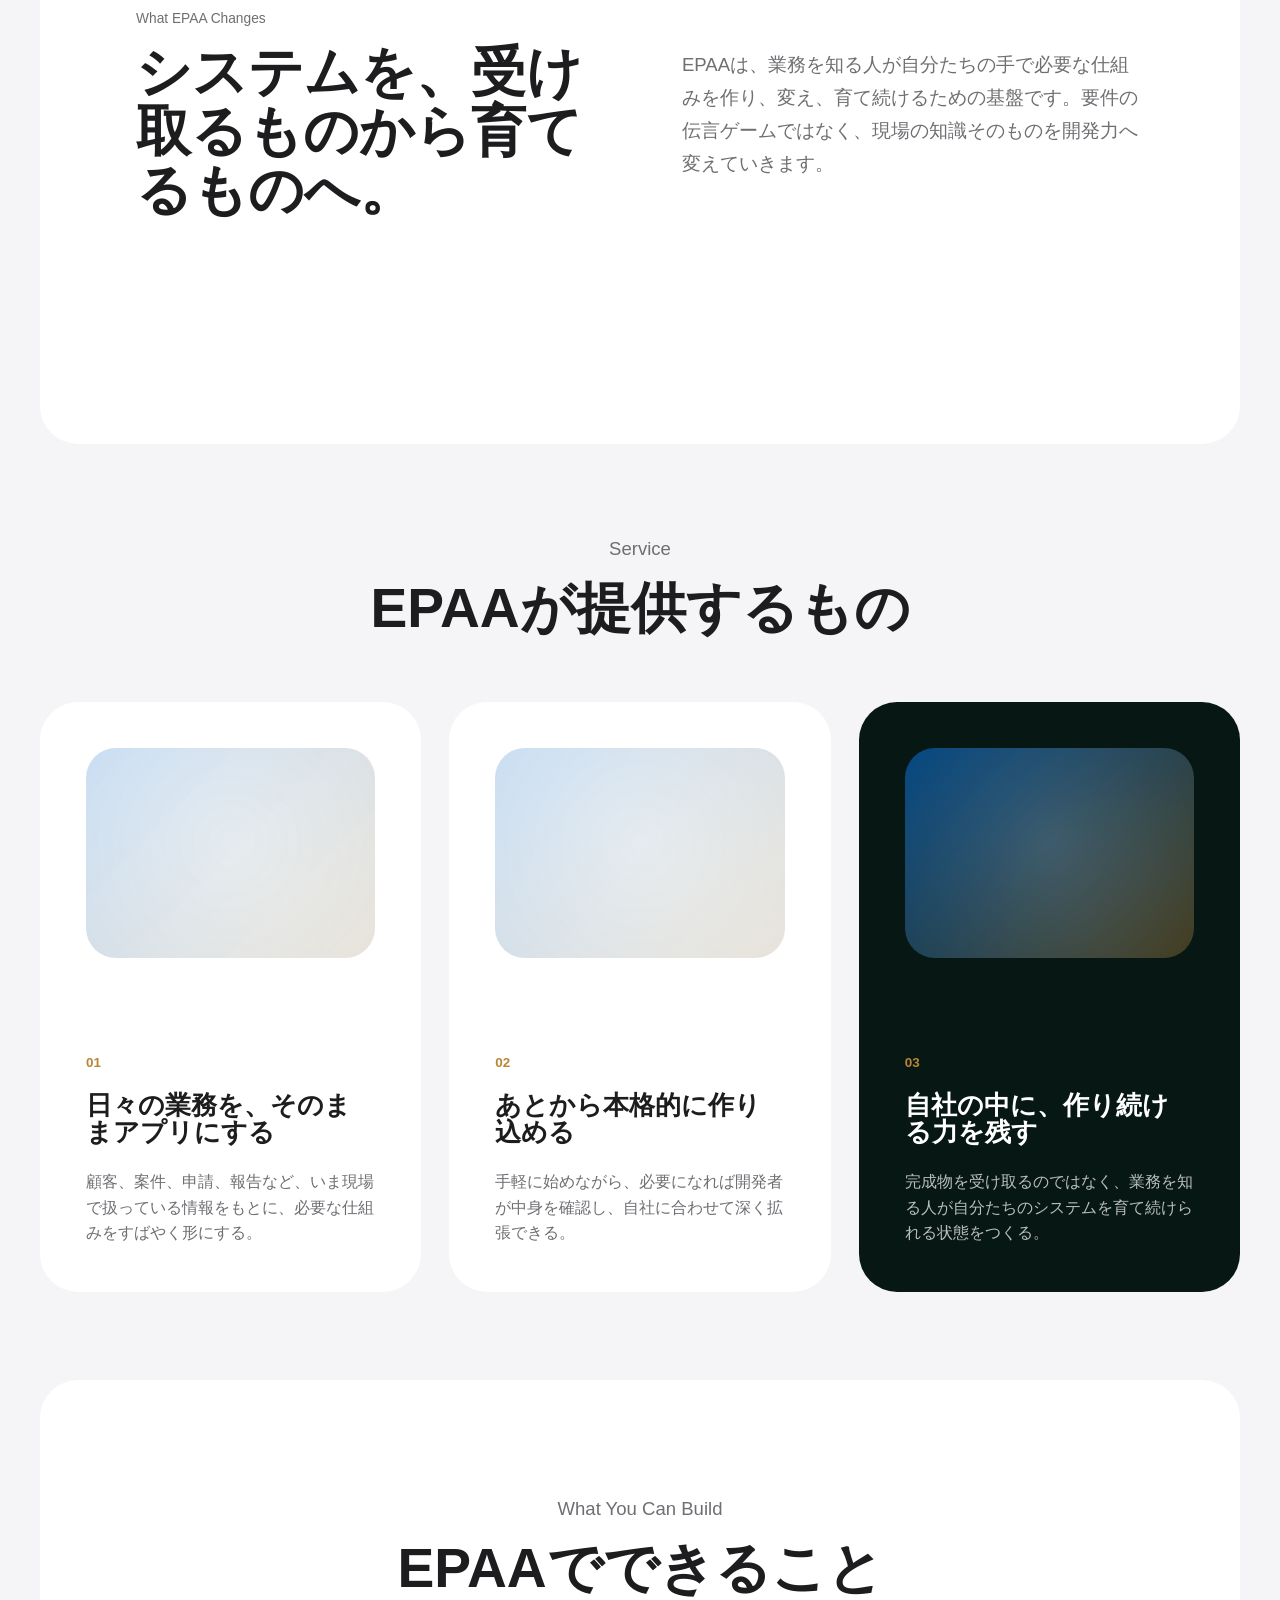
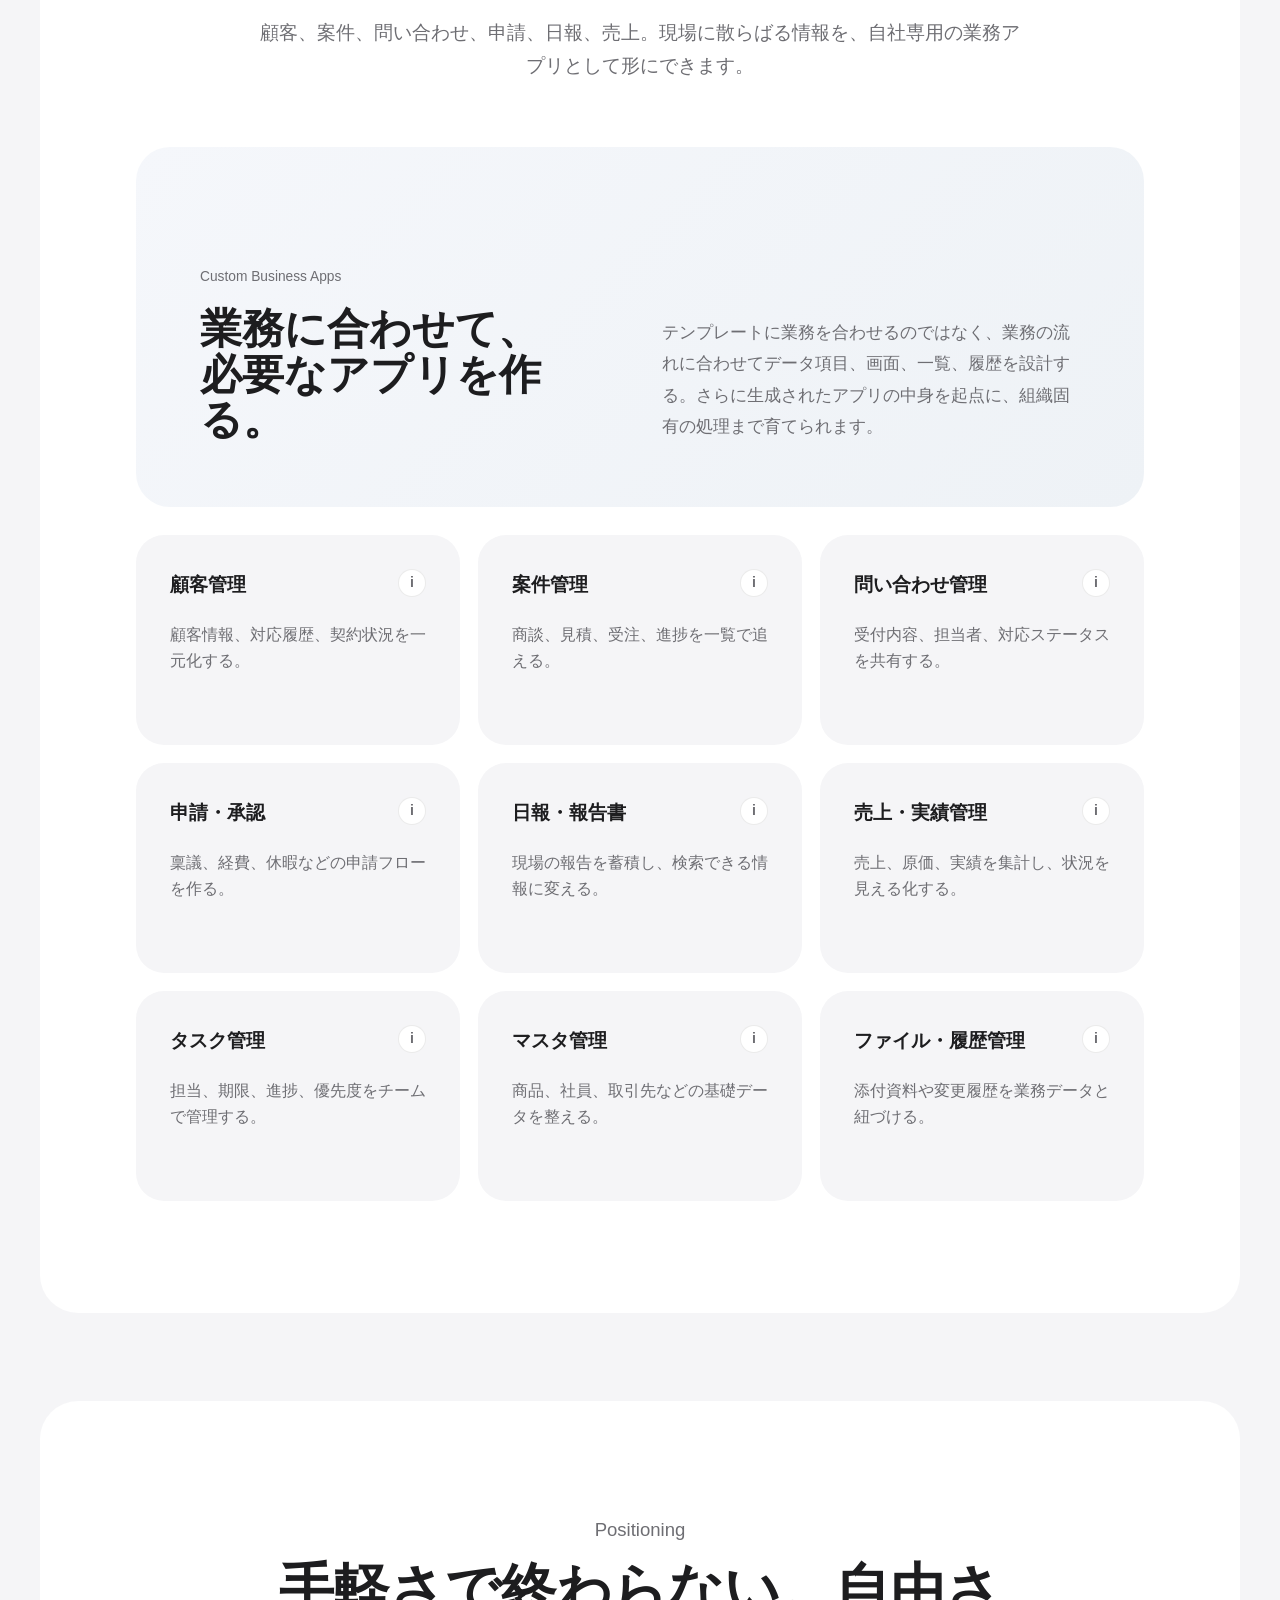
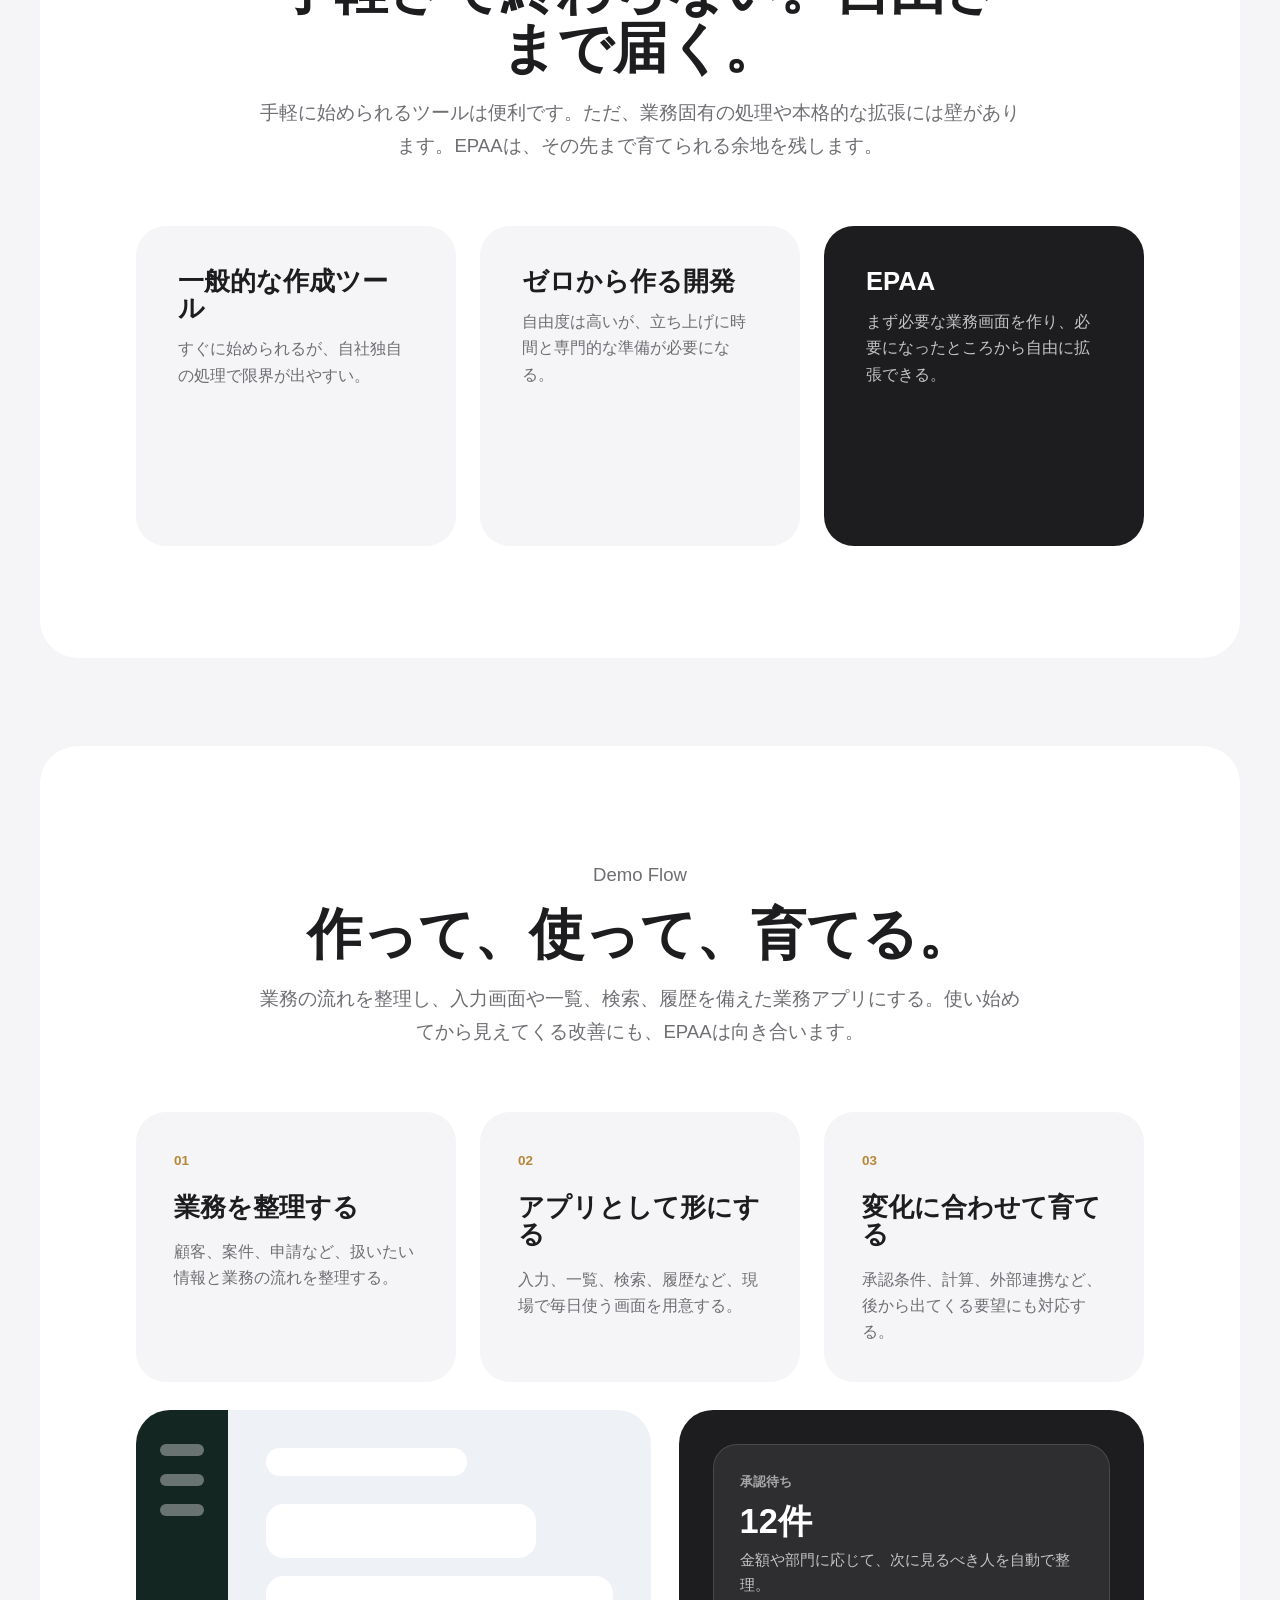
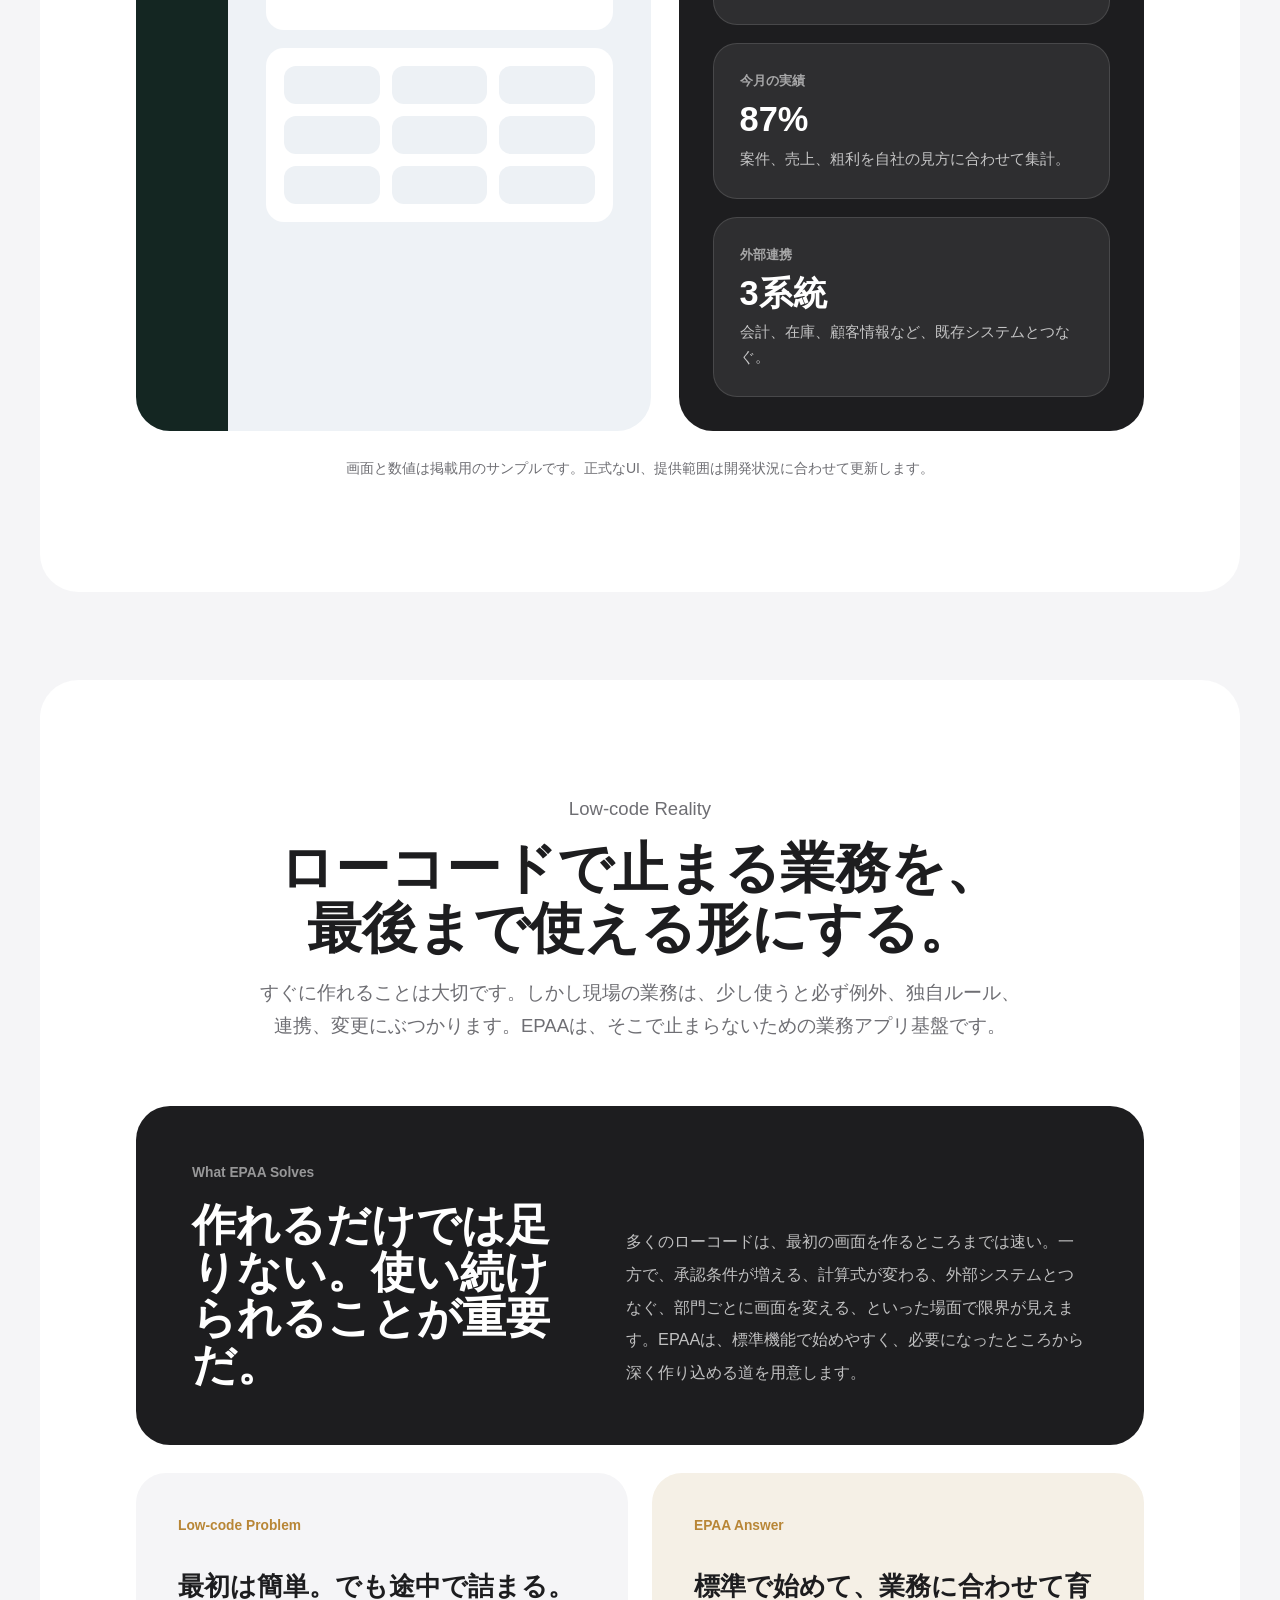
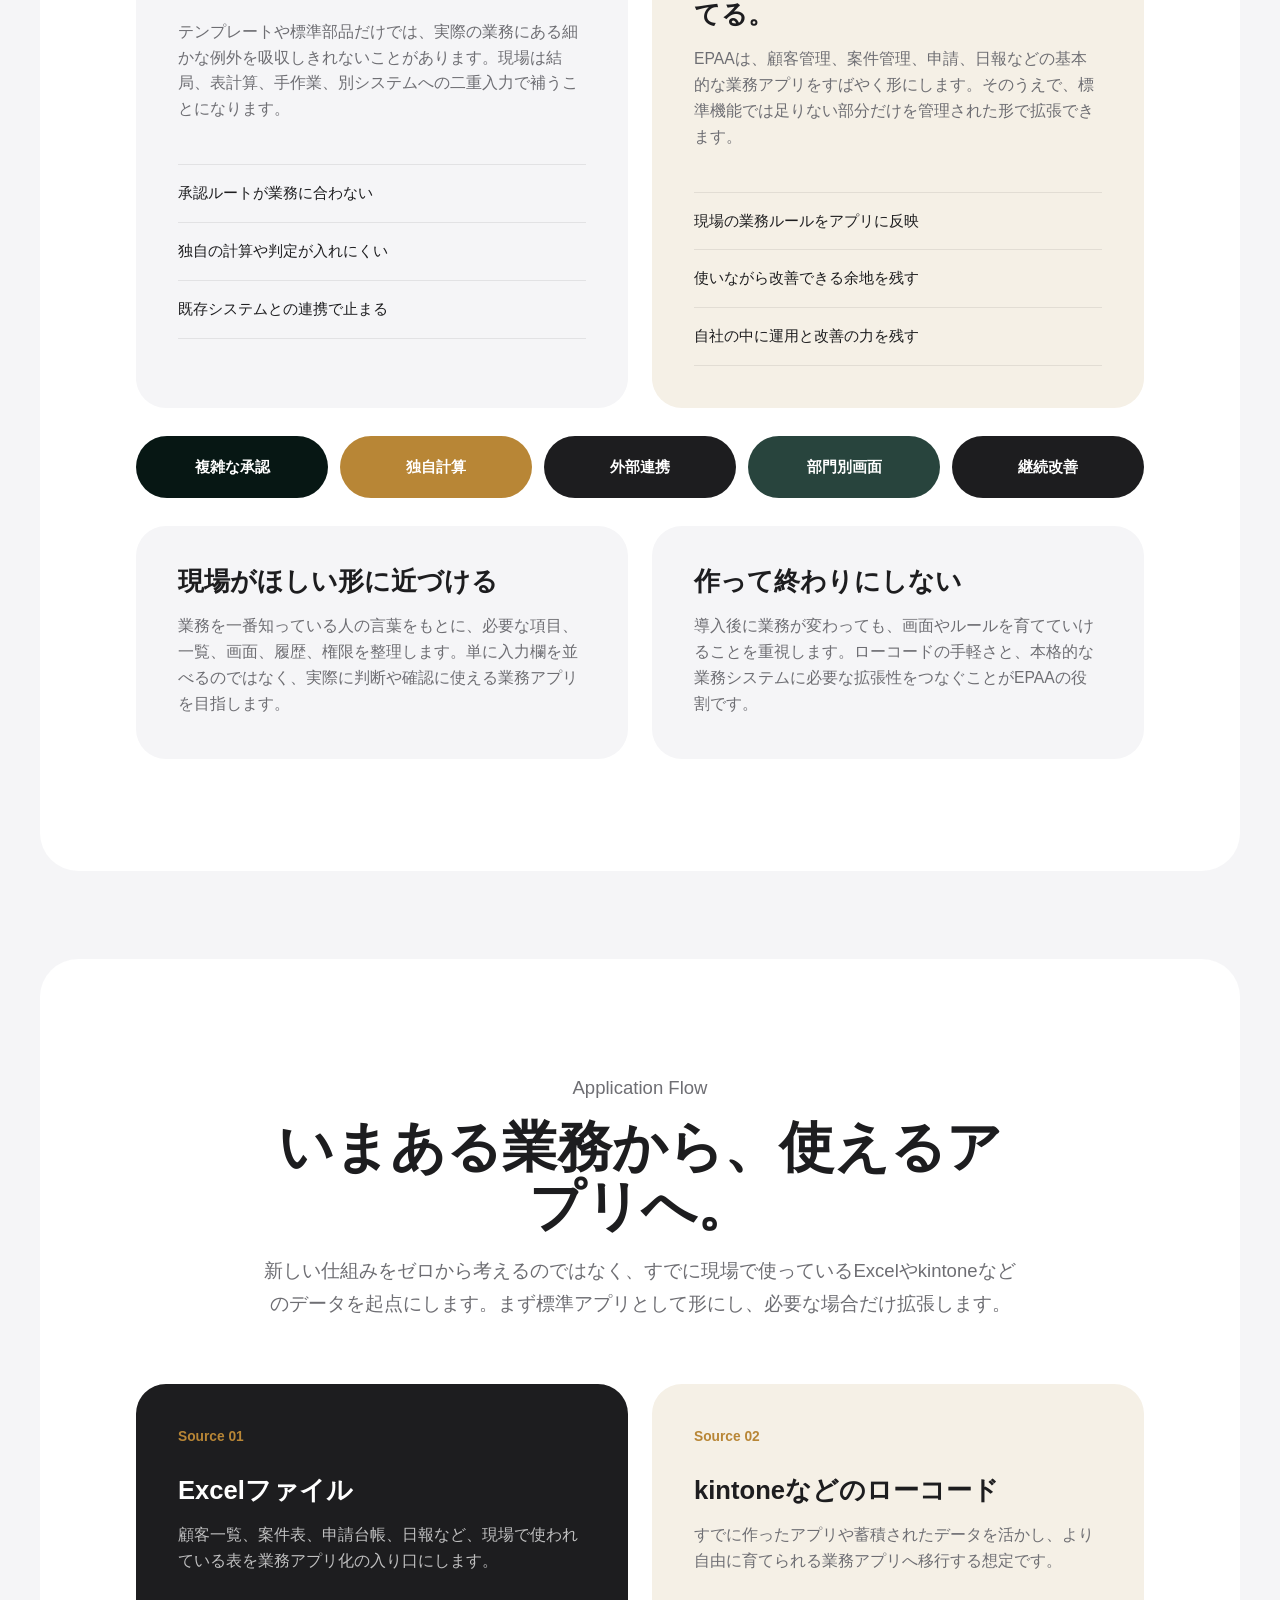
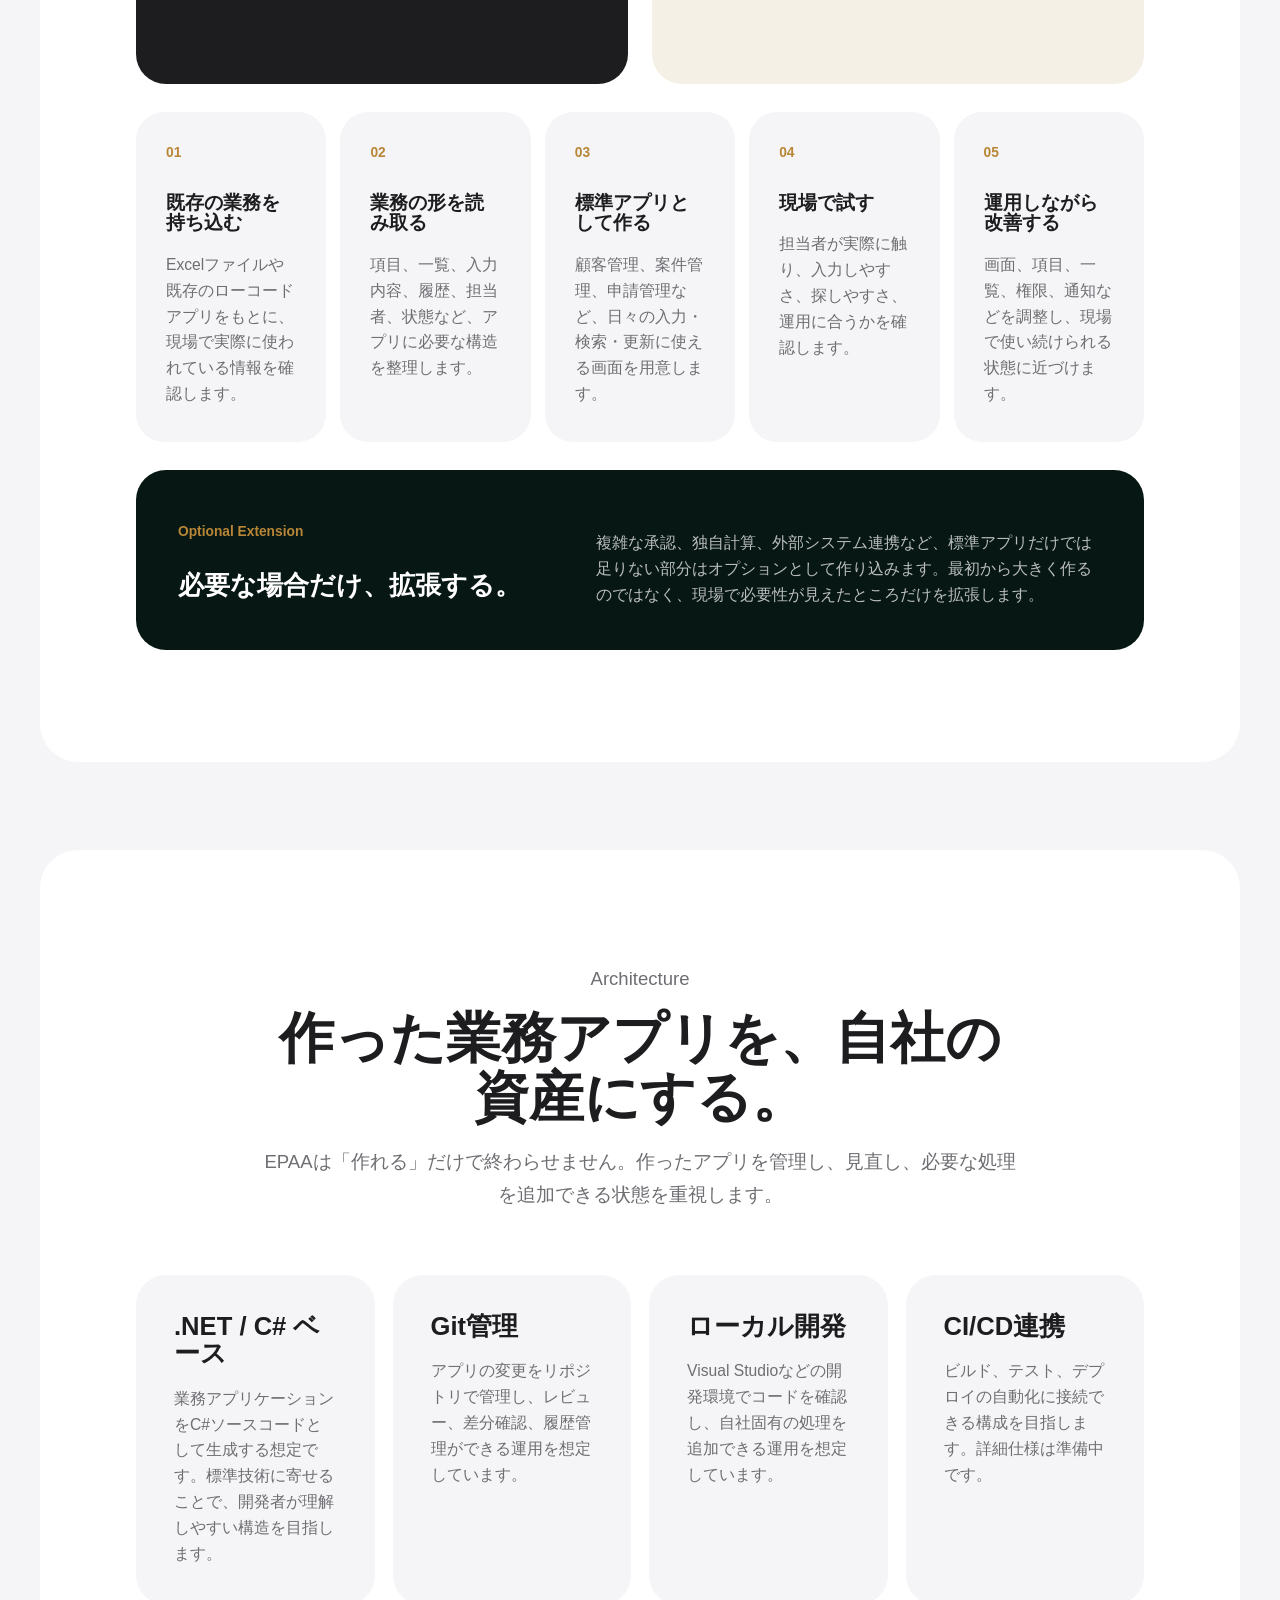
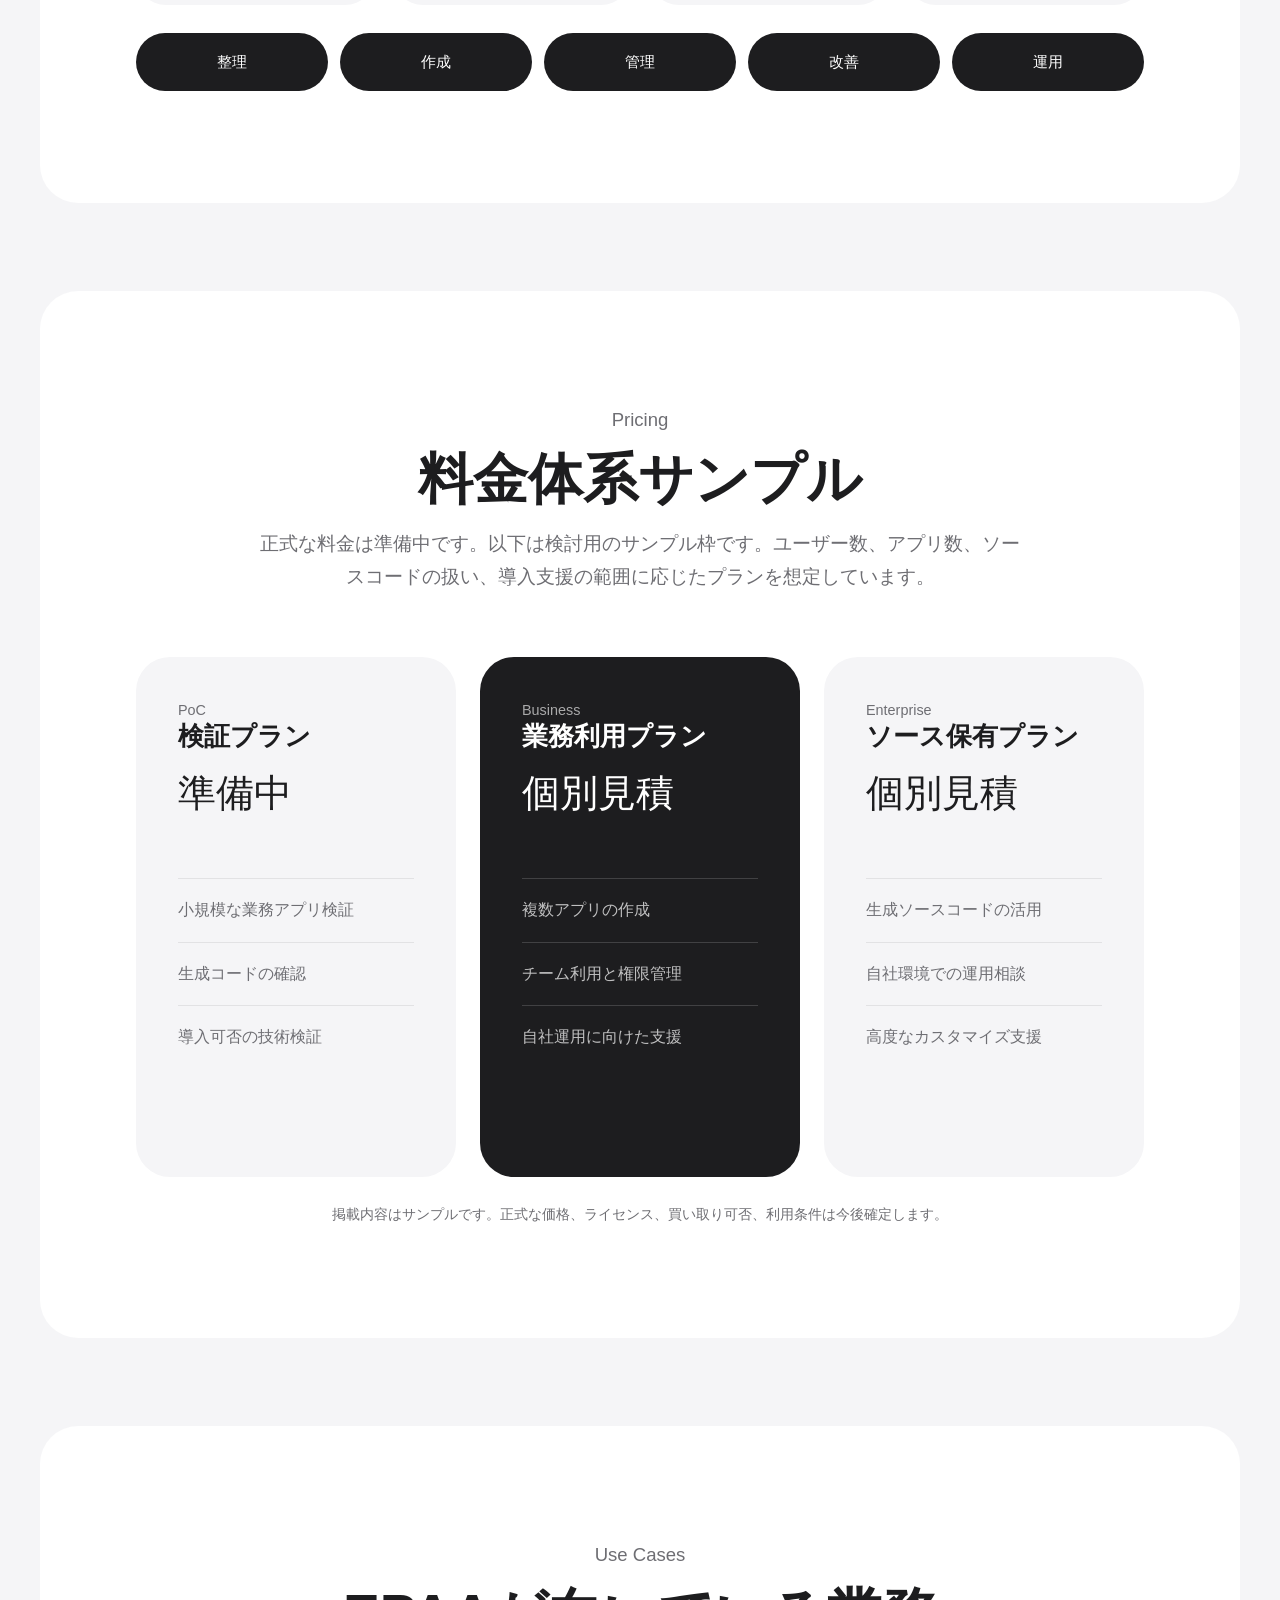
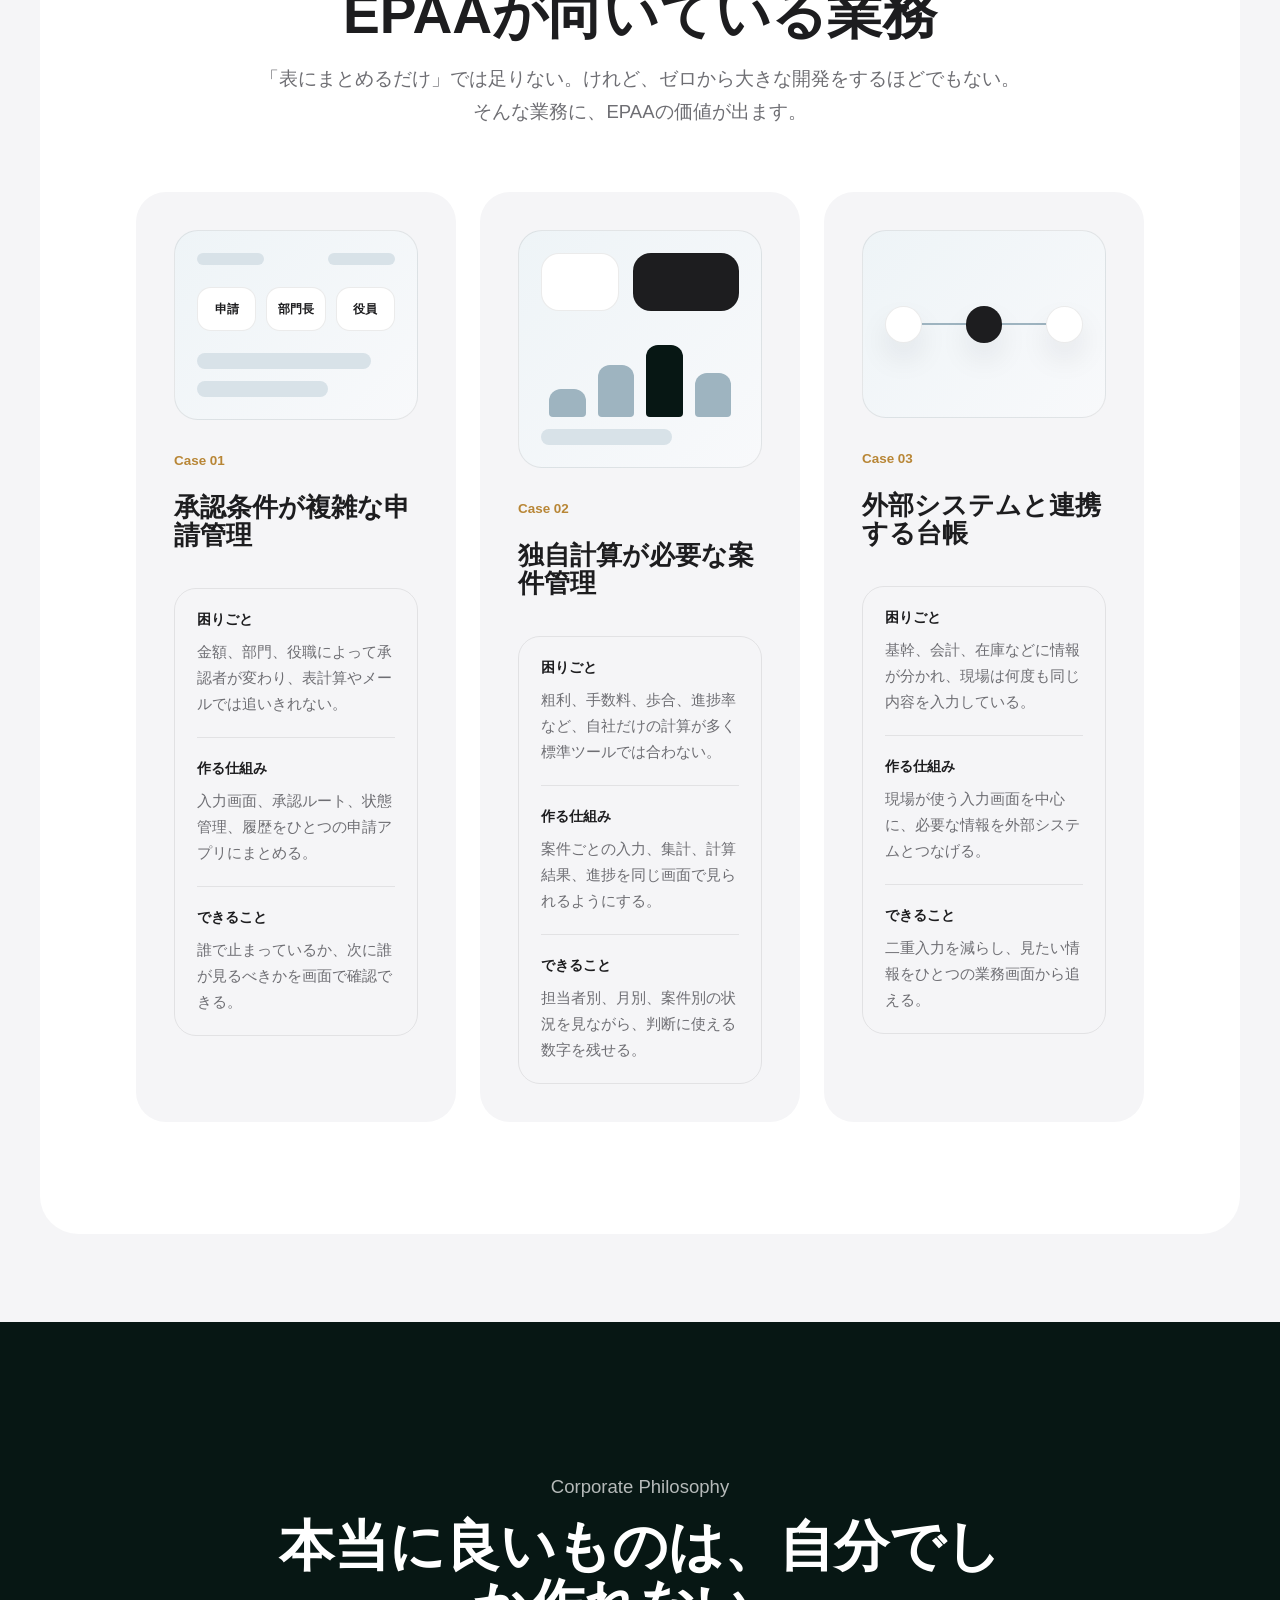
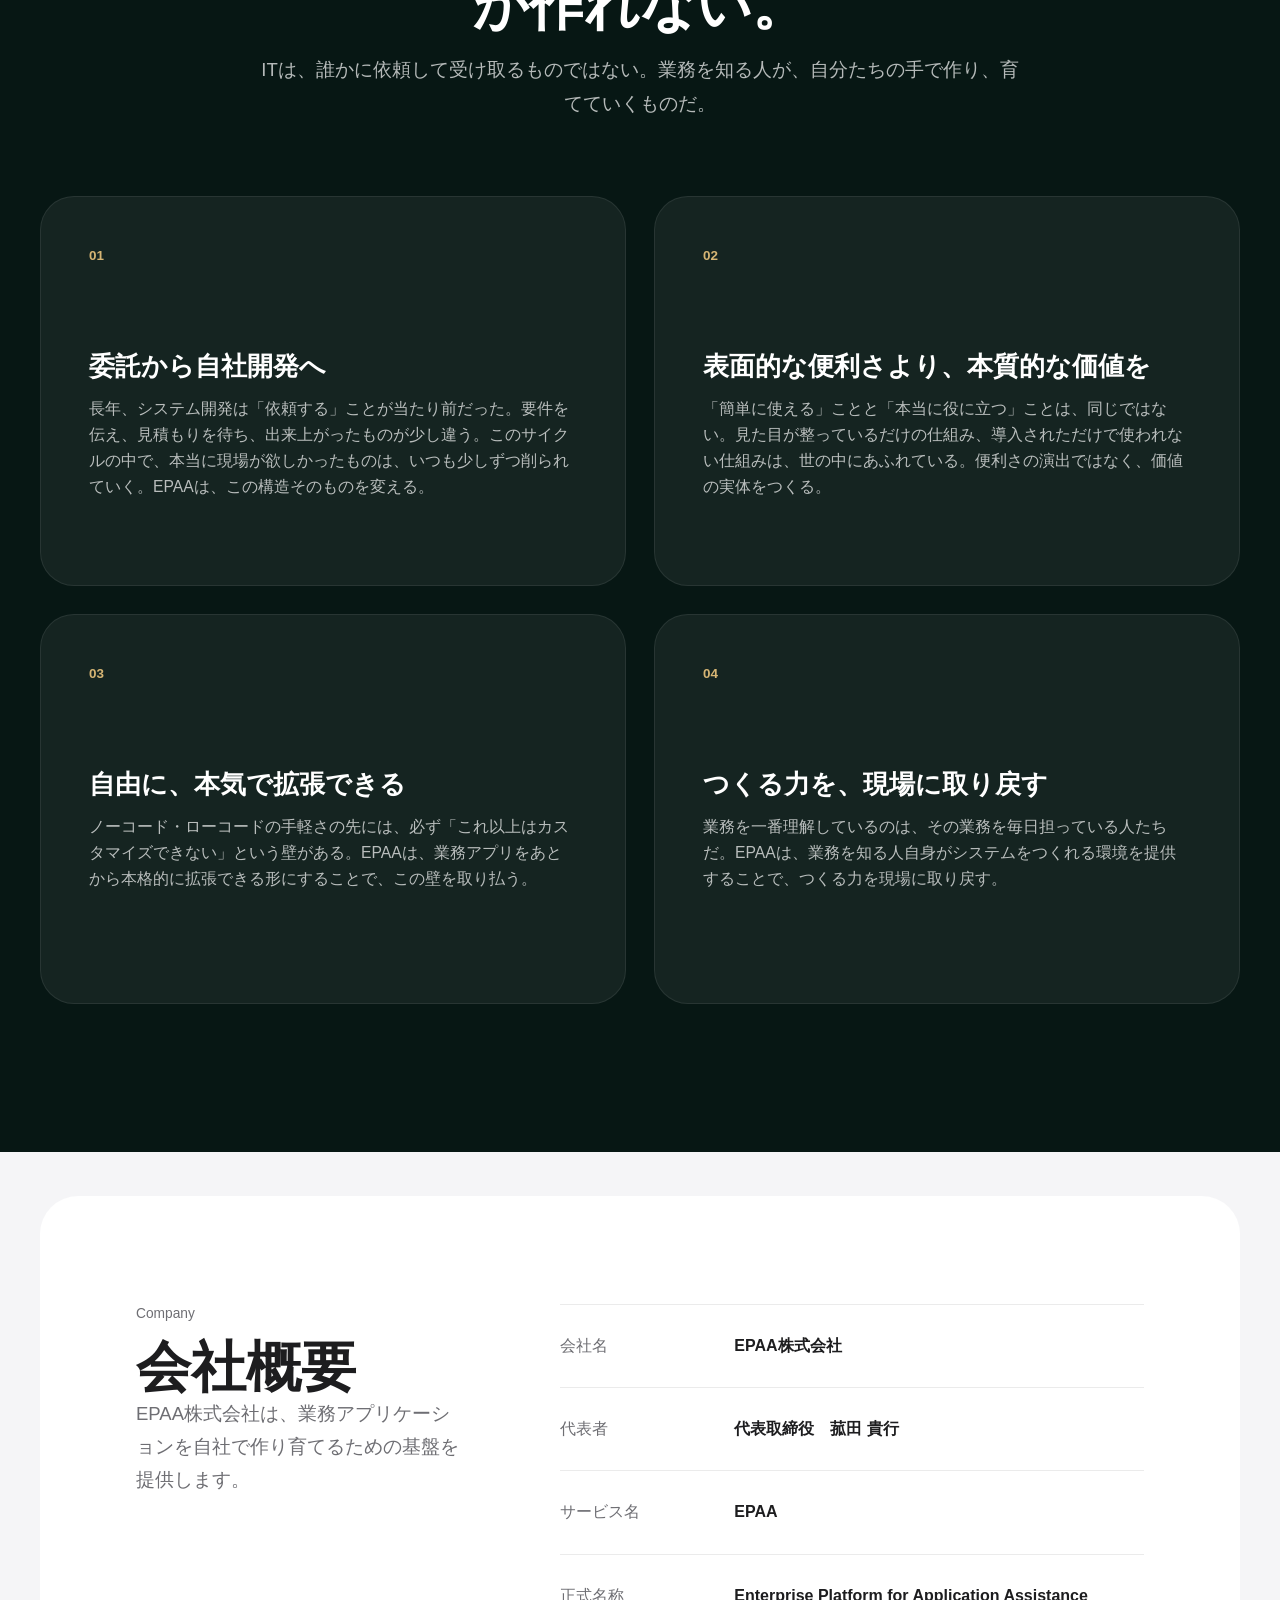
==== commit 3f8116aa: "Add application development flow section" ====
--- a/index.html
+++ b/index.html
@@ -26,6 +26,7 @@
       <nav id="site-nav" class="site-nav" aria-label="主要ナビゲーション">
         <a href="#service">サービス</a>
         <a href="#solution">解決策</a>
+        <a href="#flow">開発フロー</a>
         <a href="#pricing">料金</a>
         <a href="#philosophy">フィロソフィー</a>
         <a href="#company">会社概要</a>
@@ -358,6 +359,66 @@
         </div>
       </section>
 
+      <section id="flow" class="section section-flow">
+        <div class="container flow-shell">
+          <div class="section-heading center narrow">
+            <p class="eyebrow">Application Flow</p>
+            <h2>いまある業務から、使えるアプリへ。</h2>
+            <p>
+              新しい仕組みをゼロから考えるのではなく、すでに現場で使っているExcelやkintoneなどのデータを起点にします。まず標準アプリとして形にし、必要な場合だけ拡張します。
+            </p>
+          </div>
+          <div class="flow-source-grid">
+            <article>
+              <span>Source 01</span>
+              <h3>Excelファイル</h3>
+              <p>顧客一覧、案件表、申請台帳、日報など、現場で使われている表を業務アプリ化の入り口にします。</p>
+            </article>
+            <article>
+              <span>Source 02</span>
+              <h3>kintoneなどのローコード</h3>
+              <p>すでに作ったアプリや蓄積されたデータを活かし、より自由に育てられる業務アプリへ移行する想定です。</p>
+            </article>
+          </div>
+          <div class="development-flow" aria-label="EPAAのアプリケーション開発フロー">
+            <article>
+              <span>01</span>
+              <h3>既存の業務を持ち込む</h3>
+              <p>Excelファイルや既存のローコードアプリをもとに、現場で実際に使われている情報を確認します。</p>
+            </article>
+            <article>
+              <span>02</span>
+              <h3>業務の形を読み取る</h3>
+              <p>項目、一覧、入力内容、履歴、担当者、状態など、アプリに必要な構造を整理します。</p>
+            </article>
+            <article>
+              <span>03</span>
+              <h3>標準アプリとして作る</h3>
+              <p>顧客管理、案件管理、申請管理など、日々の入力・検索・更新に使える画面を用意します。</p>
+            </article>
+            <article>
+              <span>04</span>
+              <h3>現場で試す</h3>
+              <p>担当者が実際に触り、入力しやすさ、探しやすさ、運用に合うかを確認します。</p>
+            </article>
+            <article>
+              <span>05</span>
+              <h3>運用しながら改善する</h3>
+              <p>画面、項目、一覧、権限、通知などを調整し、現場で使い続けられる状態に近づけます。</p>
+            </article>
+          </div>
+          <div class="flow-option">
+            <div>
+              <p class="flow-option-label">Optional Extension</p>
+              <h3>必要な場合だけ、拡張する。</h3>
+            </div>
+            <p>
+              複雑な承認、独自計算、外部システム連携など、標準アプリだけでは足りない部分はオプションとして作り込みます。最初から大きく作るのではなく、現場で必要性が見えたところだけを拡張します。
+            </p>
+          </div>
+        </div>
+      </section>
+
       <section class="section section-architecture">
         <div class="container architecture-shell">
           <div class="section-heading center narrow">
--- a/assets/style.css
+++ b/assets/style.css
@@ -519,6 +519,7 @@
 
 .section-demo,
 .section-ai,
+.section-flow,
 .section-architecture,
 .section-pricing,
 .section-usecases,
@@ -528,6 +529,7 @@
 
 .demo-shell,
 .ai-shell,
+.flow-shell,
 .architecture-shell,
 .pricing-shell,
 .usecases-shell {
@@ -821,6 +823,86 @@
   gap: 24px;
 }
 
+.flow-source-grid {
+  display: grid;
+  grid-template-columns: repeat(2, minmax(0, 1fr));
+  gap: 24px;
+  margin-bottom: 28px;
+}
+
+.flow-source-grid article {
+  min-height: 300px;
+  padding: 42px;
+  background: var(--ink);
+  color: #fff;
+  border-radius: 30px;
+}
+
+.flow-source-grid article:nth-child(2) {
+  background: #f5f0e6;
+  color: var(--ink);
+}
+
+.flow-source-grid span,
+.development-flow span,
+.flow-option-label {
+  display: block;
+  margin-bottom: 28px;
+  color: var(--gold);
+  font-size: 0.86rem;
+  font-weight: 600;
+}
+
+.flow-source-grid article:first-child p {
+  color: rgba(255, 255, 255, 0.72);
+}
+
+.flow-source-grid p,
+.development-flow p,
+.flow-option > p {
+  margin-top: 18px;
+  color: var(--muted);
+  font-size: 0.98rem;
+}
+
+.development-flow {
+  counter-reset: flow-step;
+  display: grid;
+  grid-template-columns: repeat(5, minmax(0, 1fr));
+  gap: 14px;
+}
+
+.development-flow article {
+  min-height: 330px;
+  padding: 30px;
+  background: var(--page);
+  border-radius: 28px;
+}
+
+.development-flow h3 {
+  font-size: 1.2rem;
+}
+
+.flow-option {
+  display: grid;
+  grid-template-columns: minmax(0, 0.85fr) minmax(0, 1.15fr);
+  gap: 44px;
+  align-items: center;
+  margin-top: 28px;
+  padding: 42px;
+  background: var(--deep);
+  color: #fff;
+  border-radius: 30px;
+}
+
+.flow-option h3 {
+  color: #fff;
+}
+
+.flow-option > p {
+  color: rgba(255, 255, 255, 0.72);
+}
+
 .architecture-grid {
   display: grid;
   grid-template-columns: repeat(4, minmax(0, 1fr));
@@ -1352,6 +1434,8 @@
   .capability-grid,
   .ai-model-grid,
   .ai-safety-grid,
+  .flow-source-grid,
+  .development-flow,
   .demo-flow,
   .demo-preview-grid,
   .architecture-grid,
@@ -1371,6 +1455,11 @@
     align-items: start;
   }
 
+  .flow-option {
+    grid-template-columns: 1fr;
+    align-items: start;
+  }
+
   .service-card {
     min-height: 460px;
   }
@@ -1433,6 +1522,7 @@
   .capabilities-shell,
   .demo-shell,
   .ai-shell,
+  .flow-shell,
   .architecture-shell,
   .pricing-shell,
   .usecases-shell,
@@ -1484,6 +1574,8 @@
   .demo-flow article,
   .ai-model-grid article,
   .ai-safety-grid article,
+  .flow-source-grid article,
+  .development-flow article,
   .architecture-grid article,
   .pricing-grid article,
   .usecase-card {
@@ -1517,6 +1609,17 @@
     border-radius: 18px;
   }
 
+  .flow-source-grid article,
+  .flow-option {
+    min-height: 0;
+    padding: 30px;
+    border-radius: 26px;
+  }
+
+  .flow-option {
+    gap: 26px;
+  }
+
   .case-visual {
     min-height: 170px;
     padding: 18px;
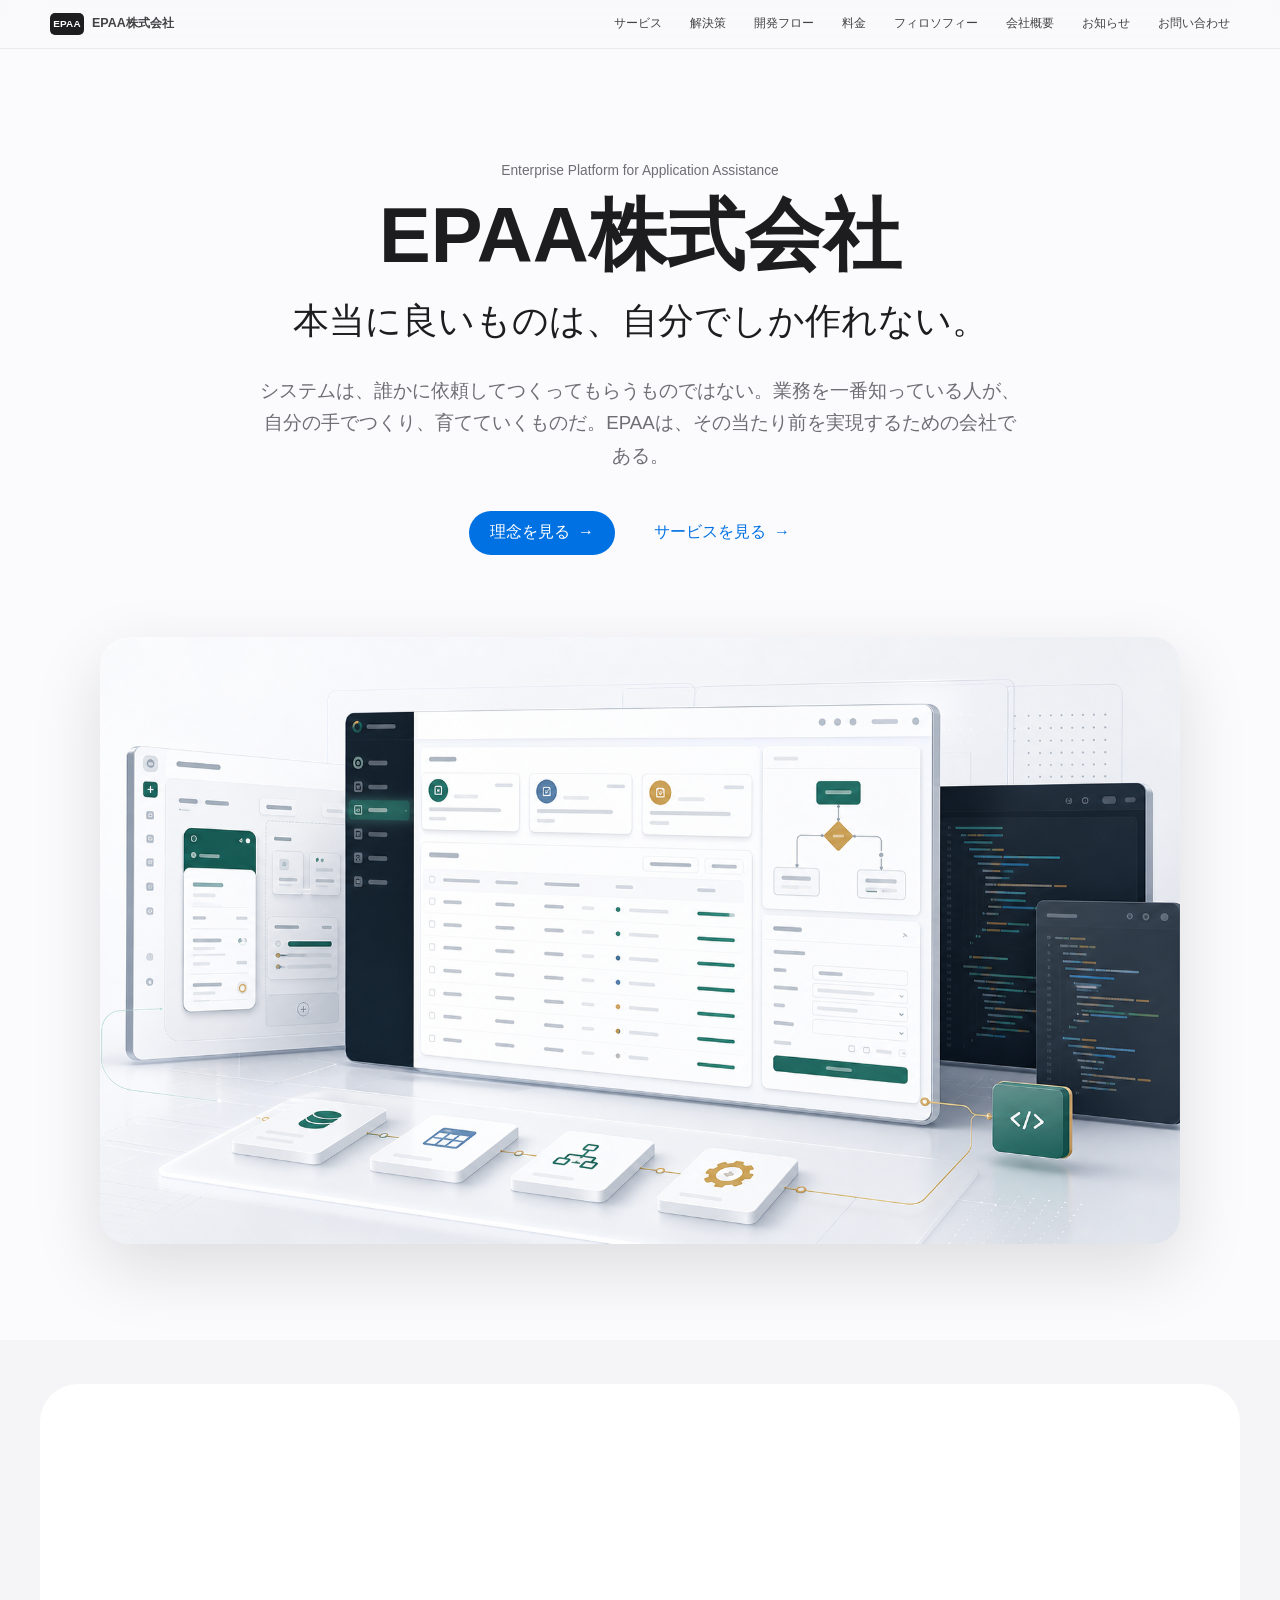
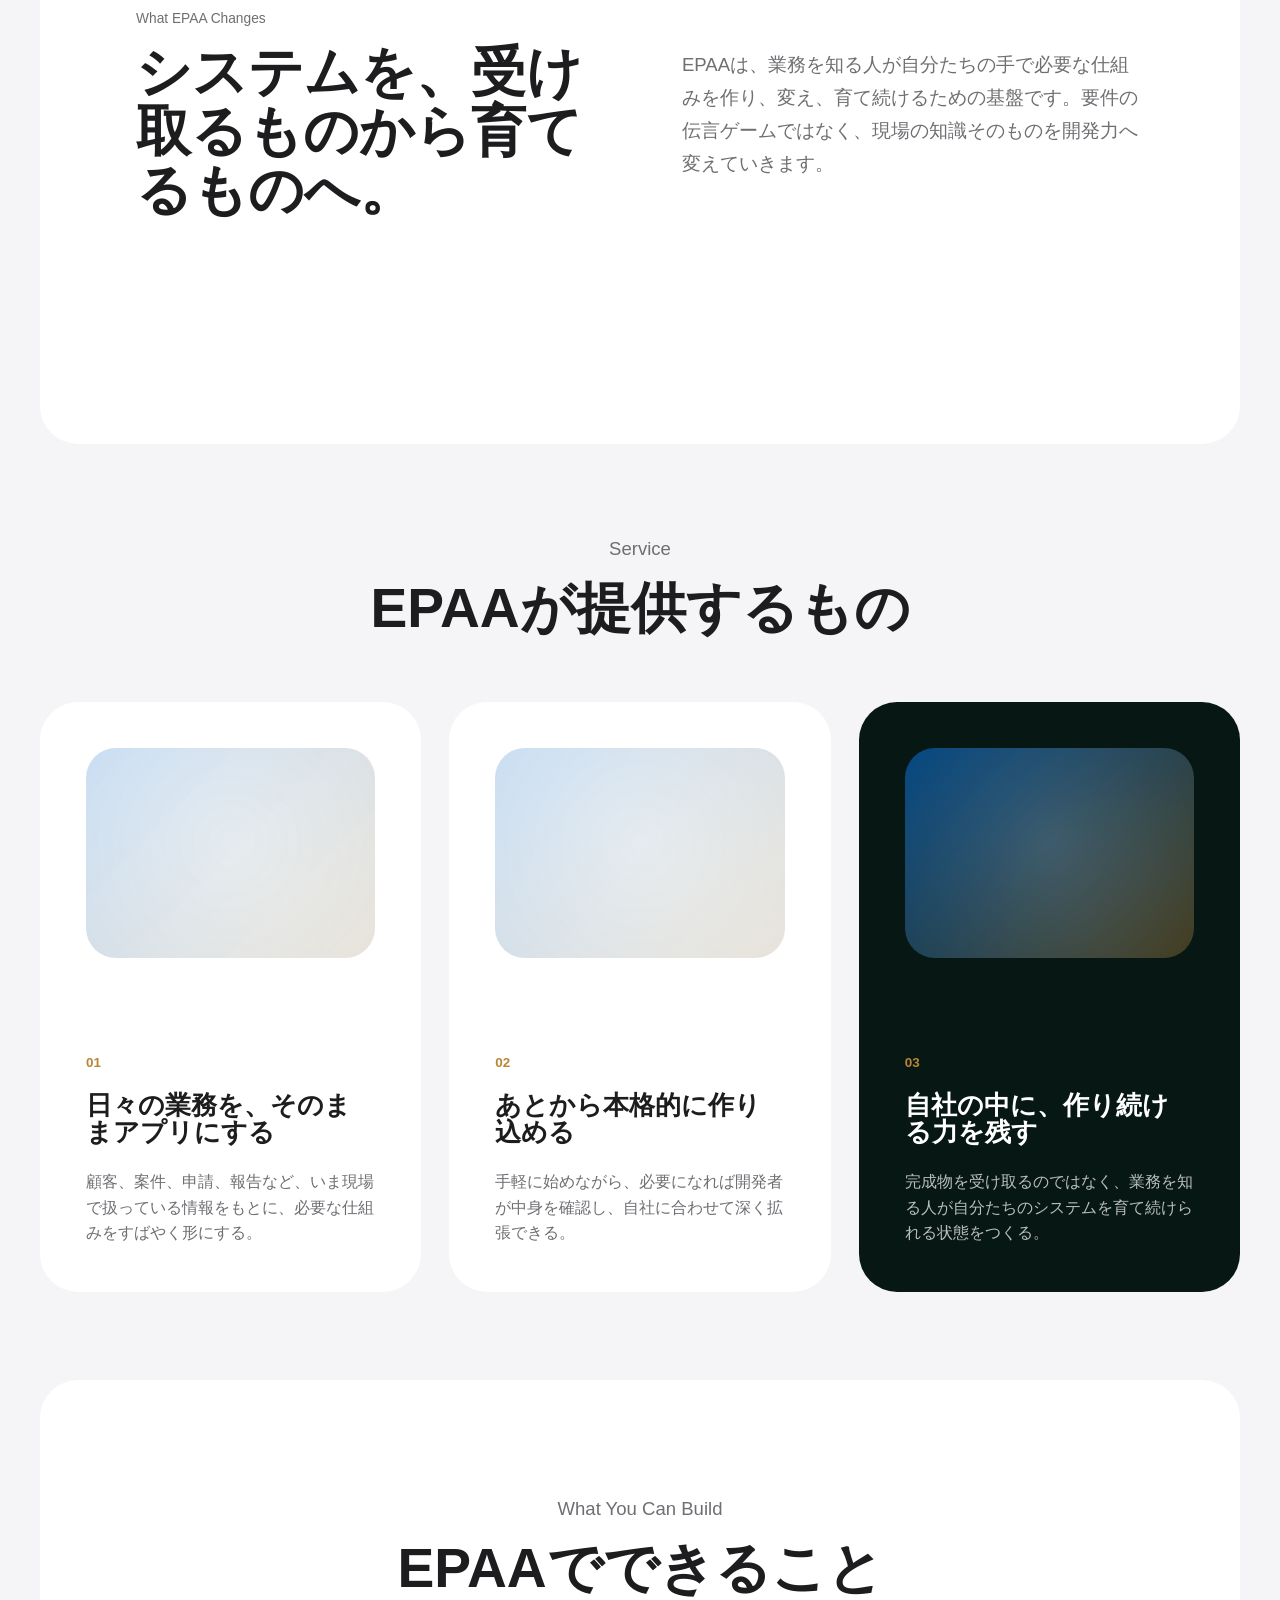
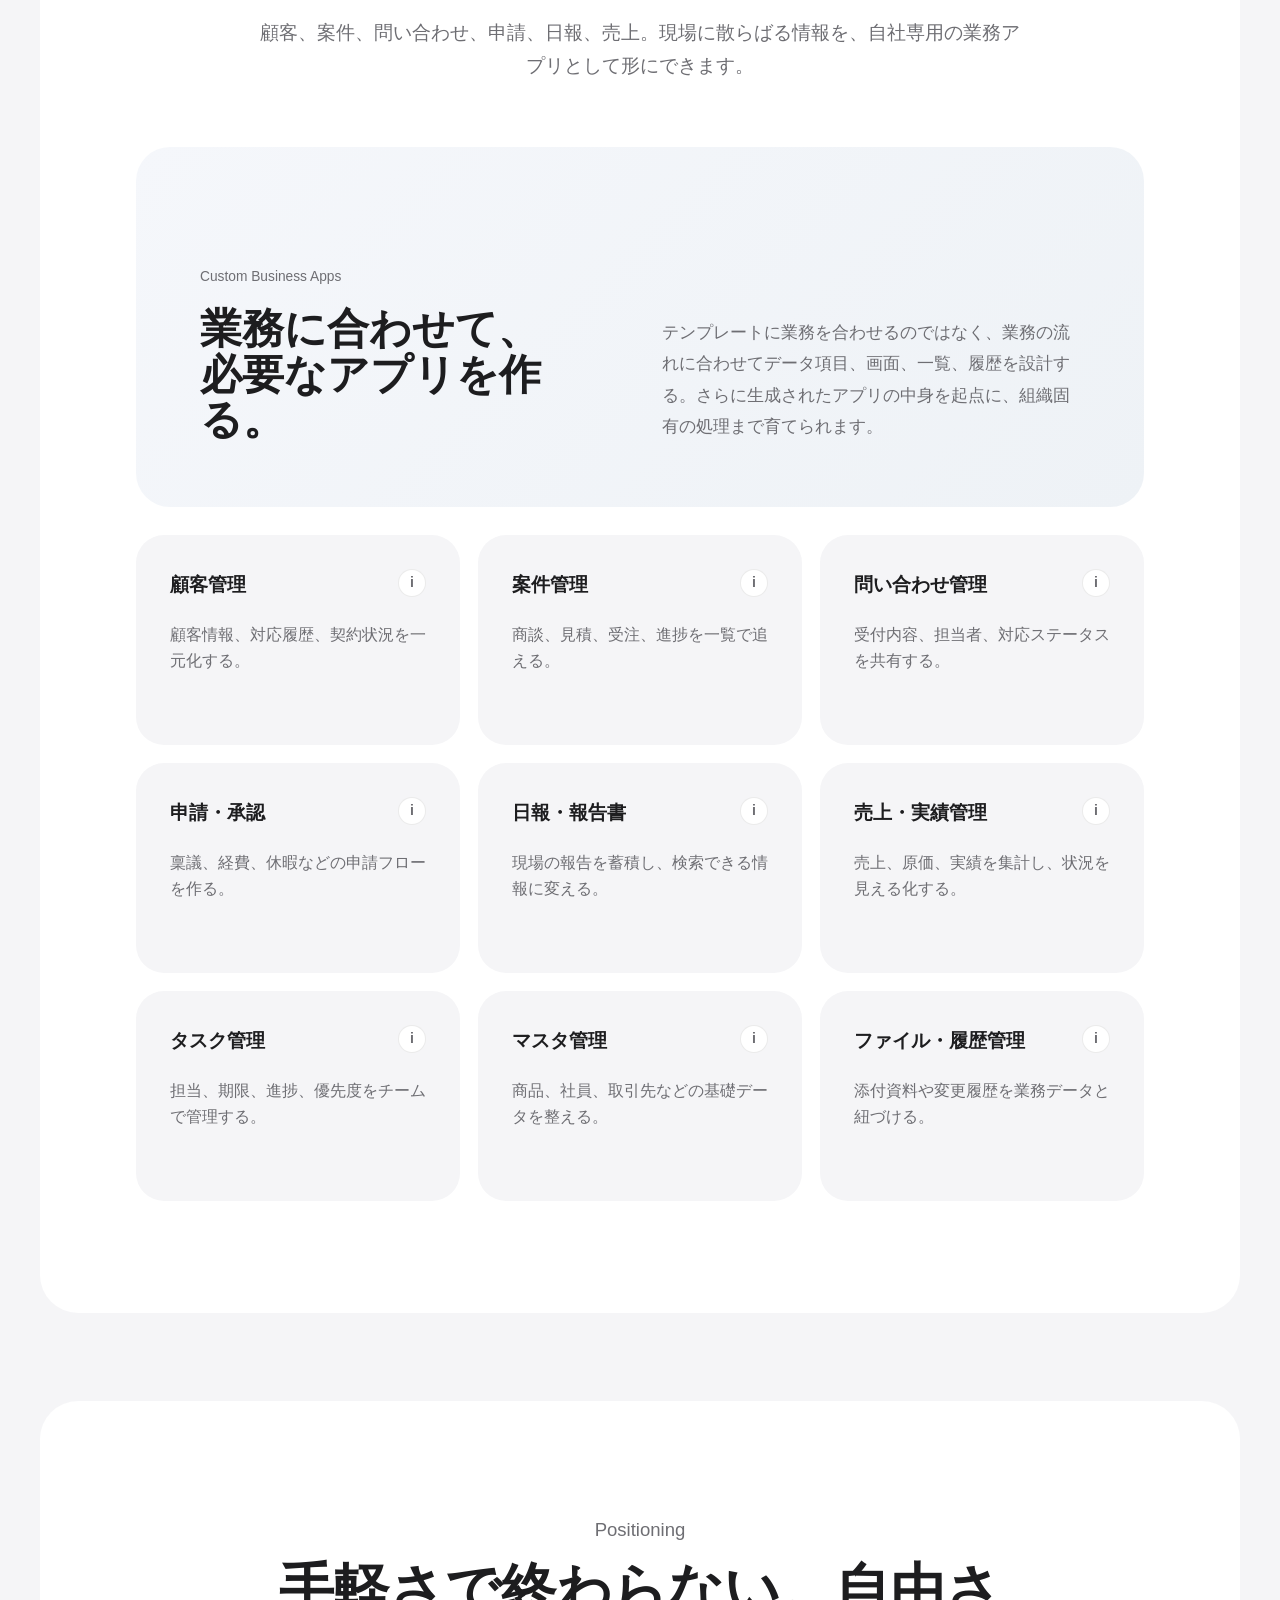
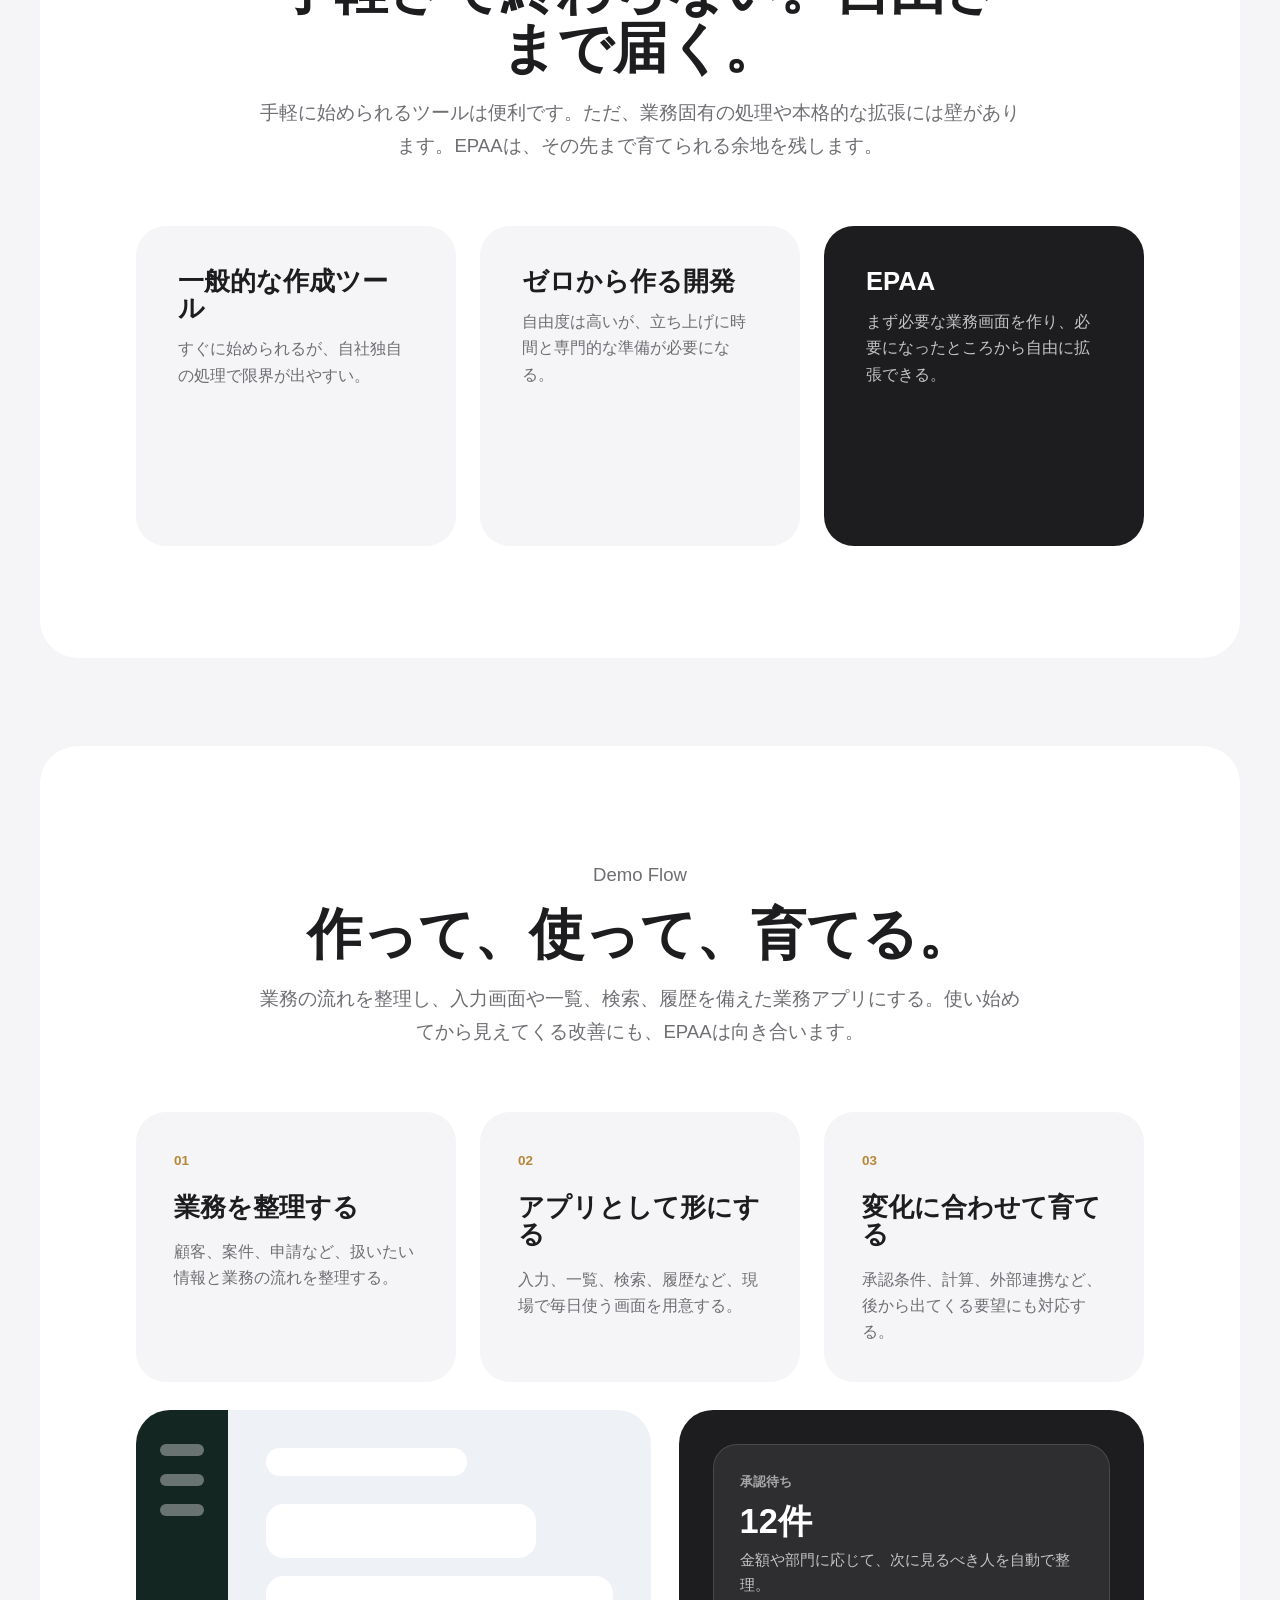
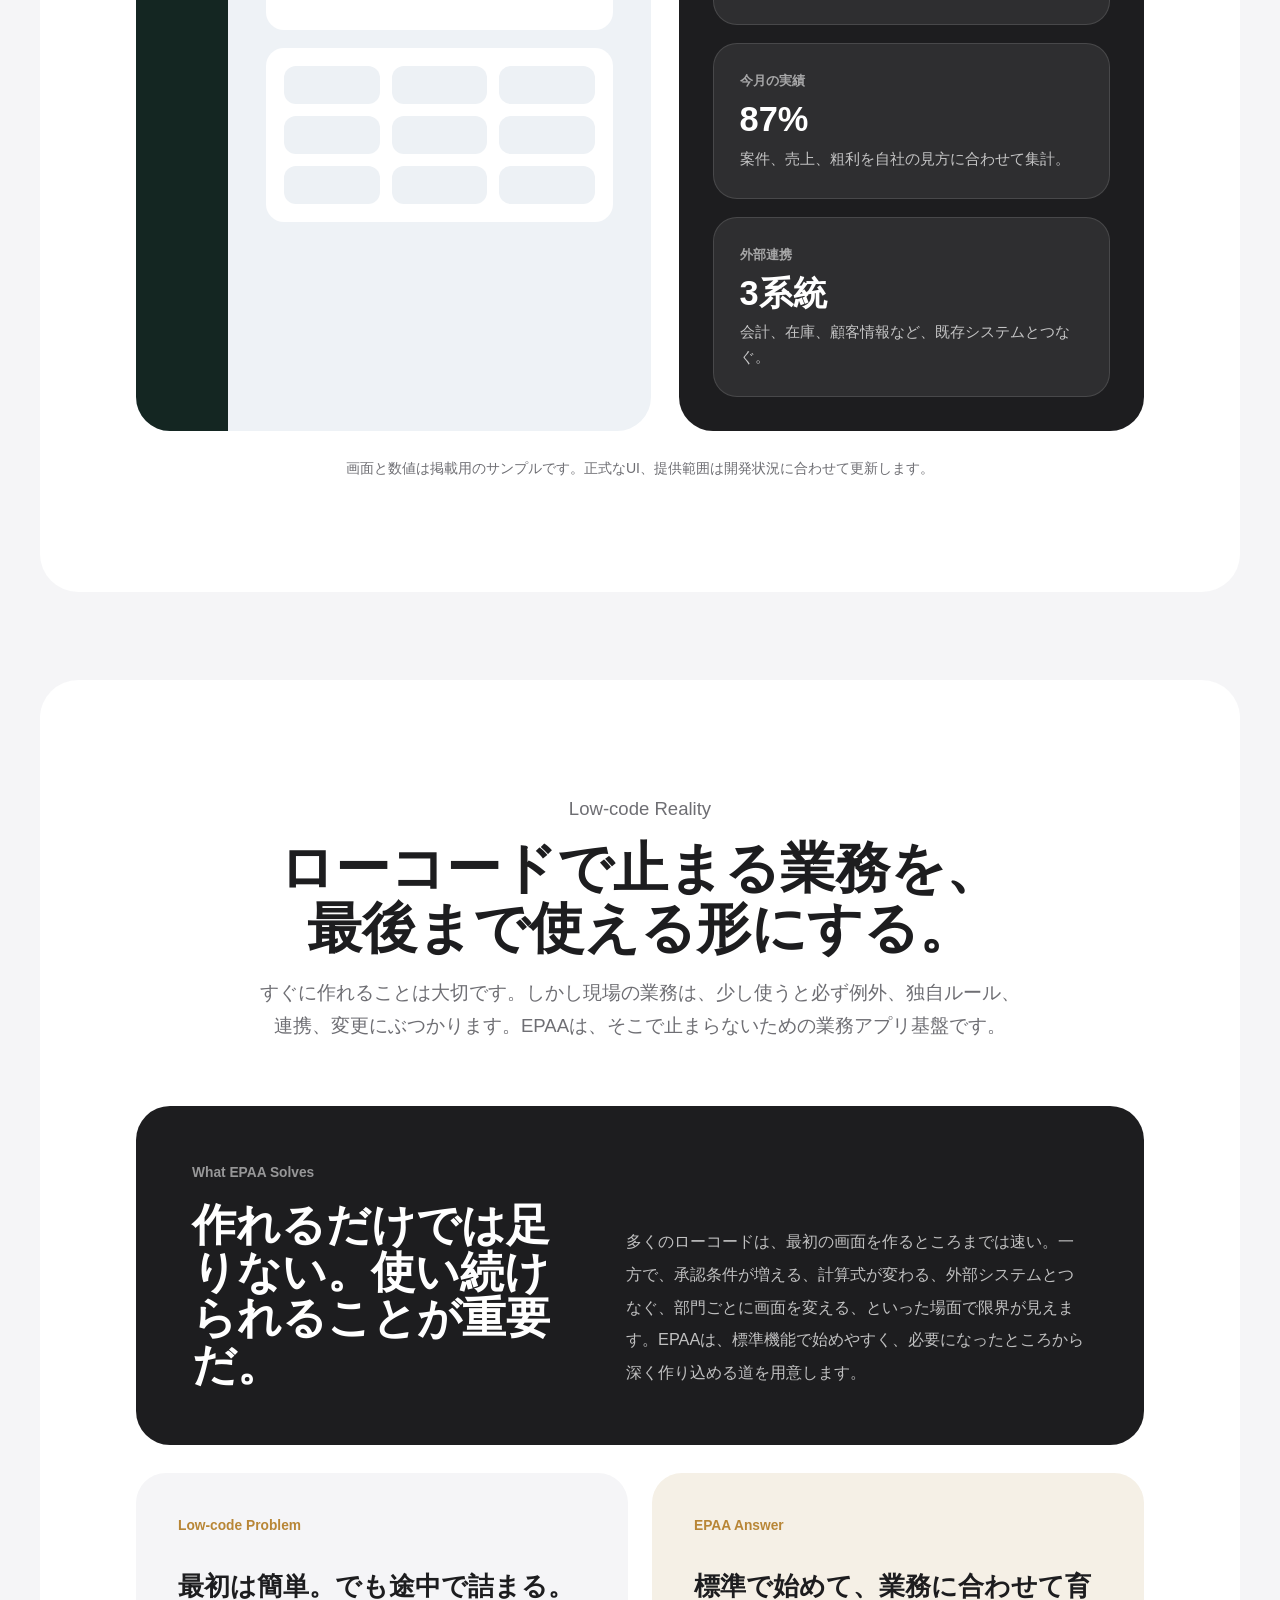
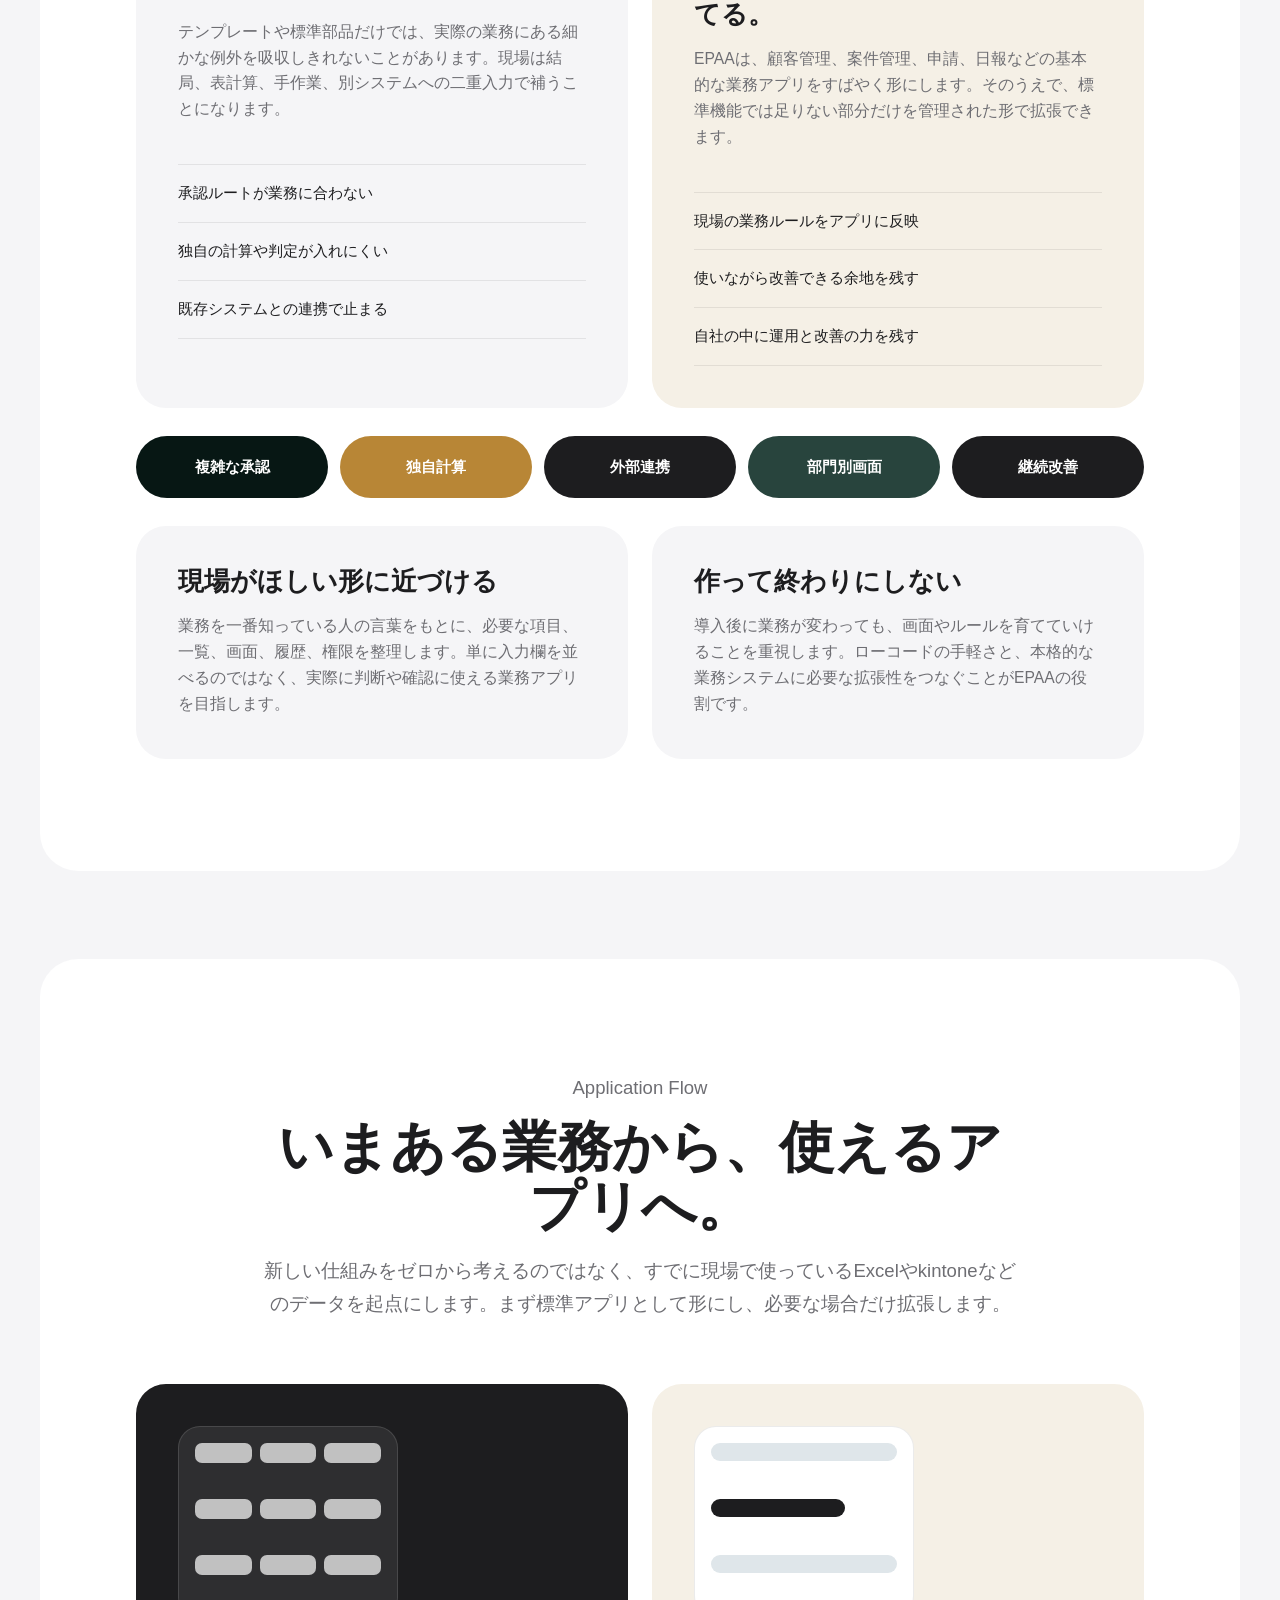
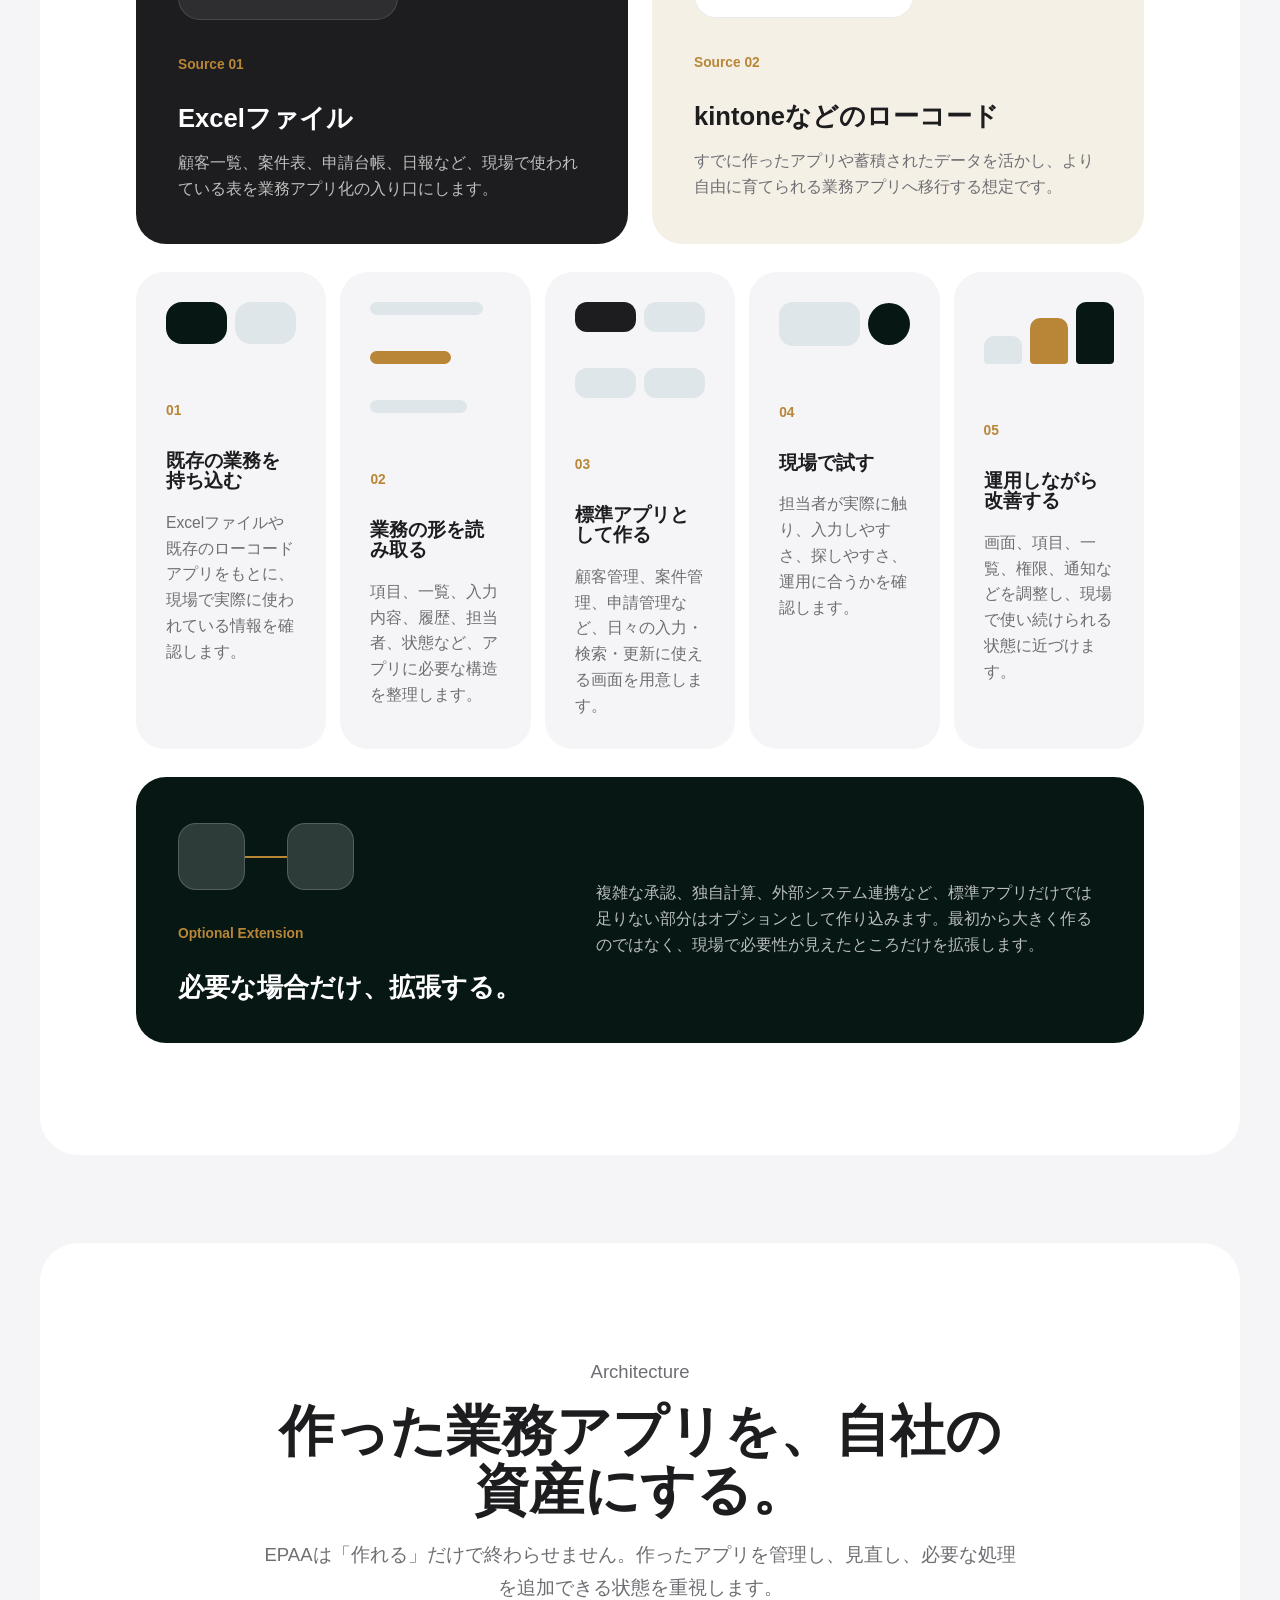
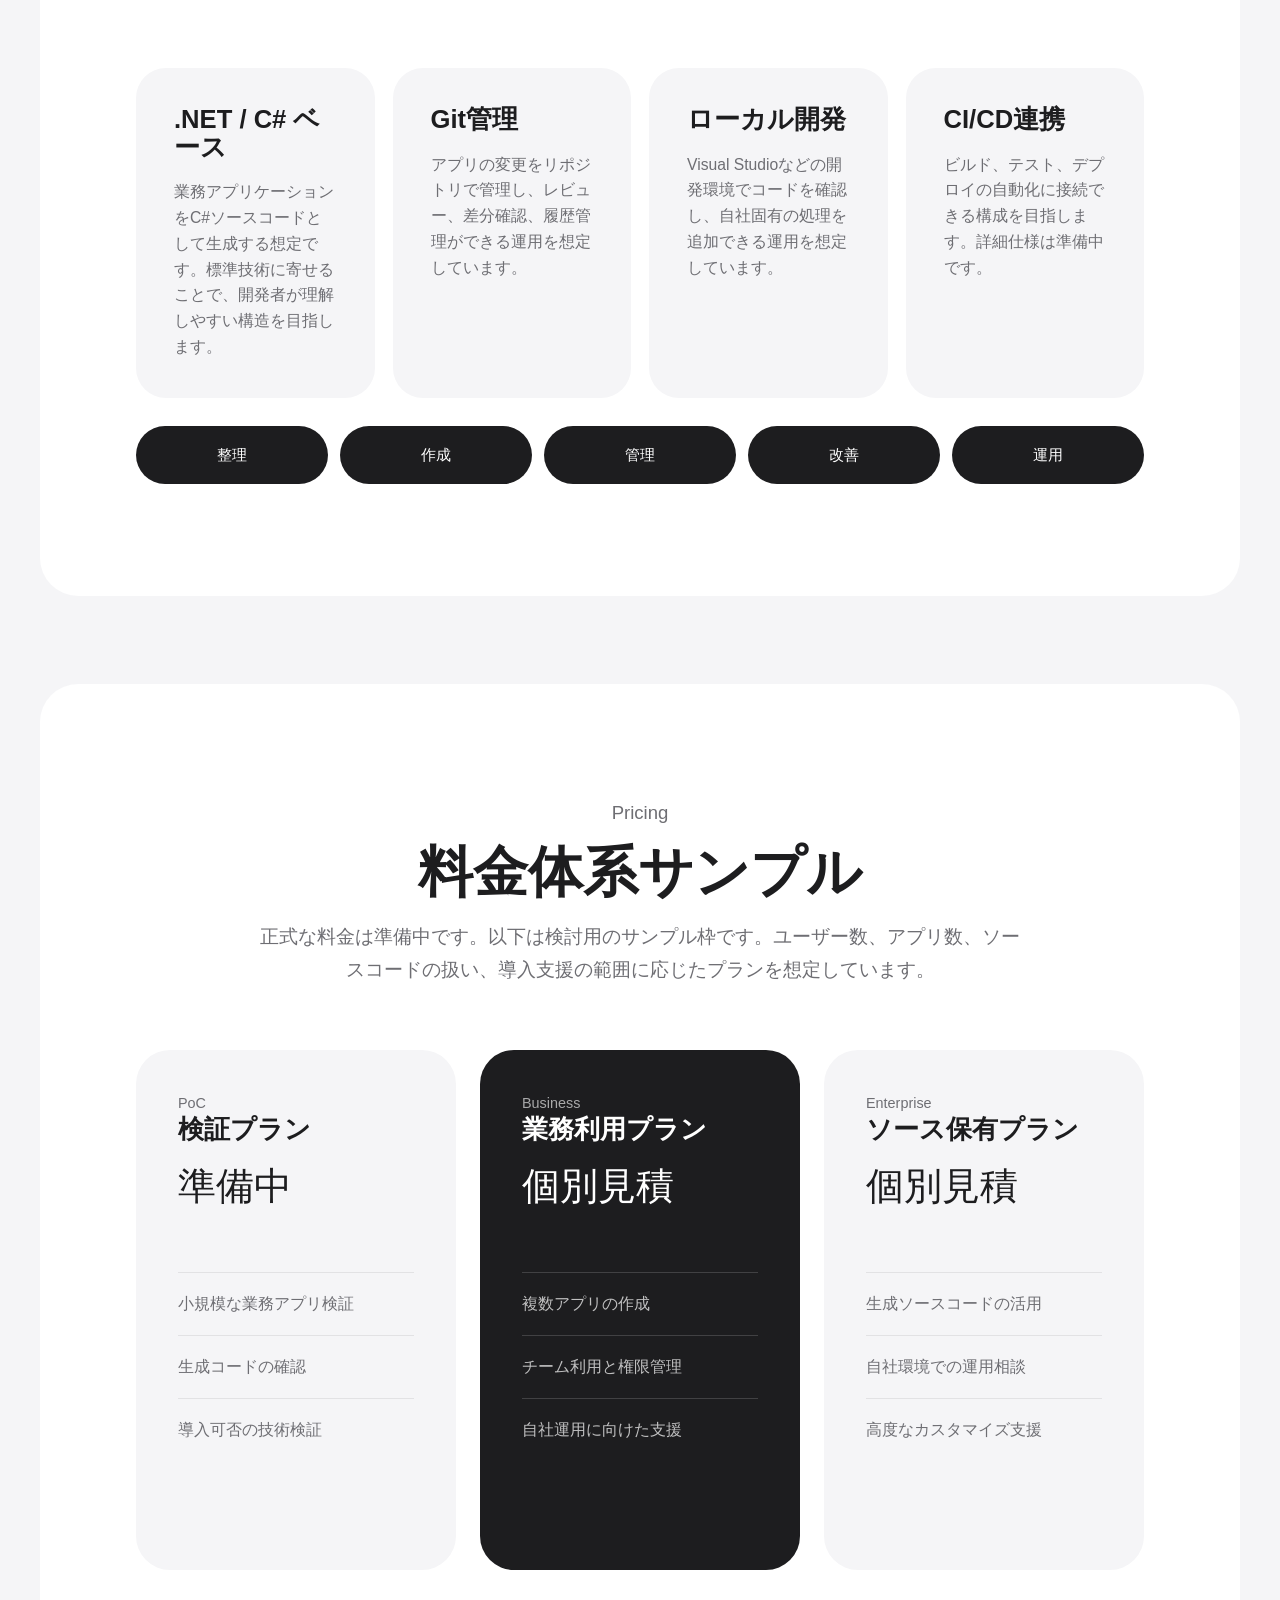
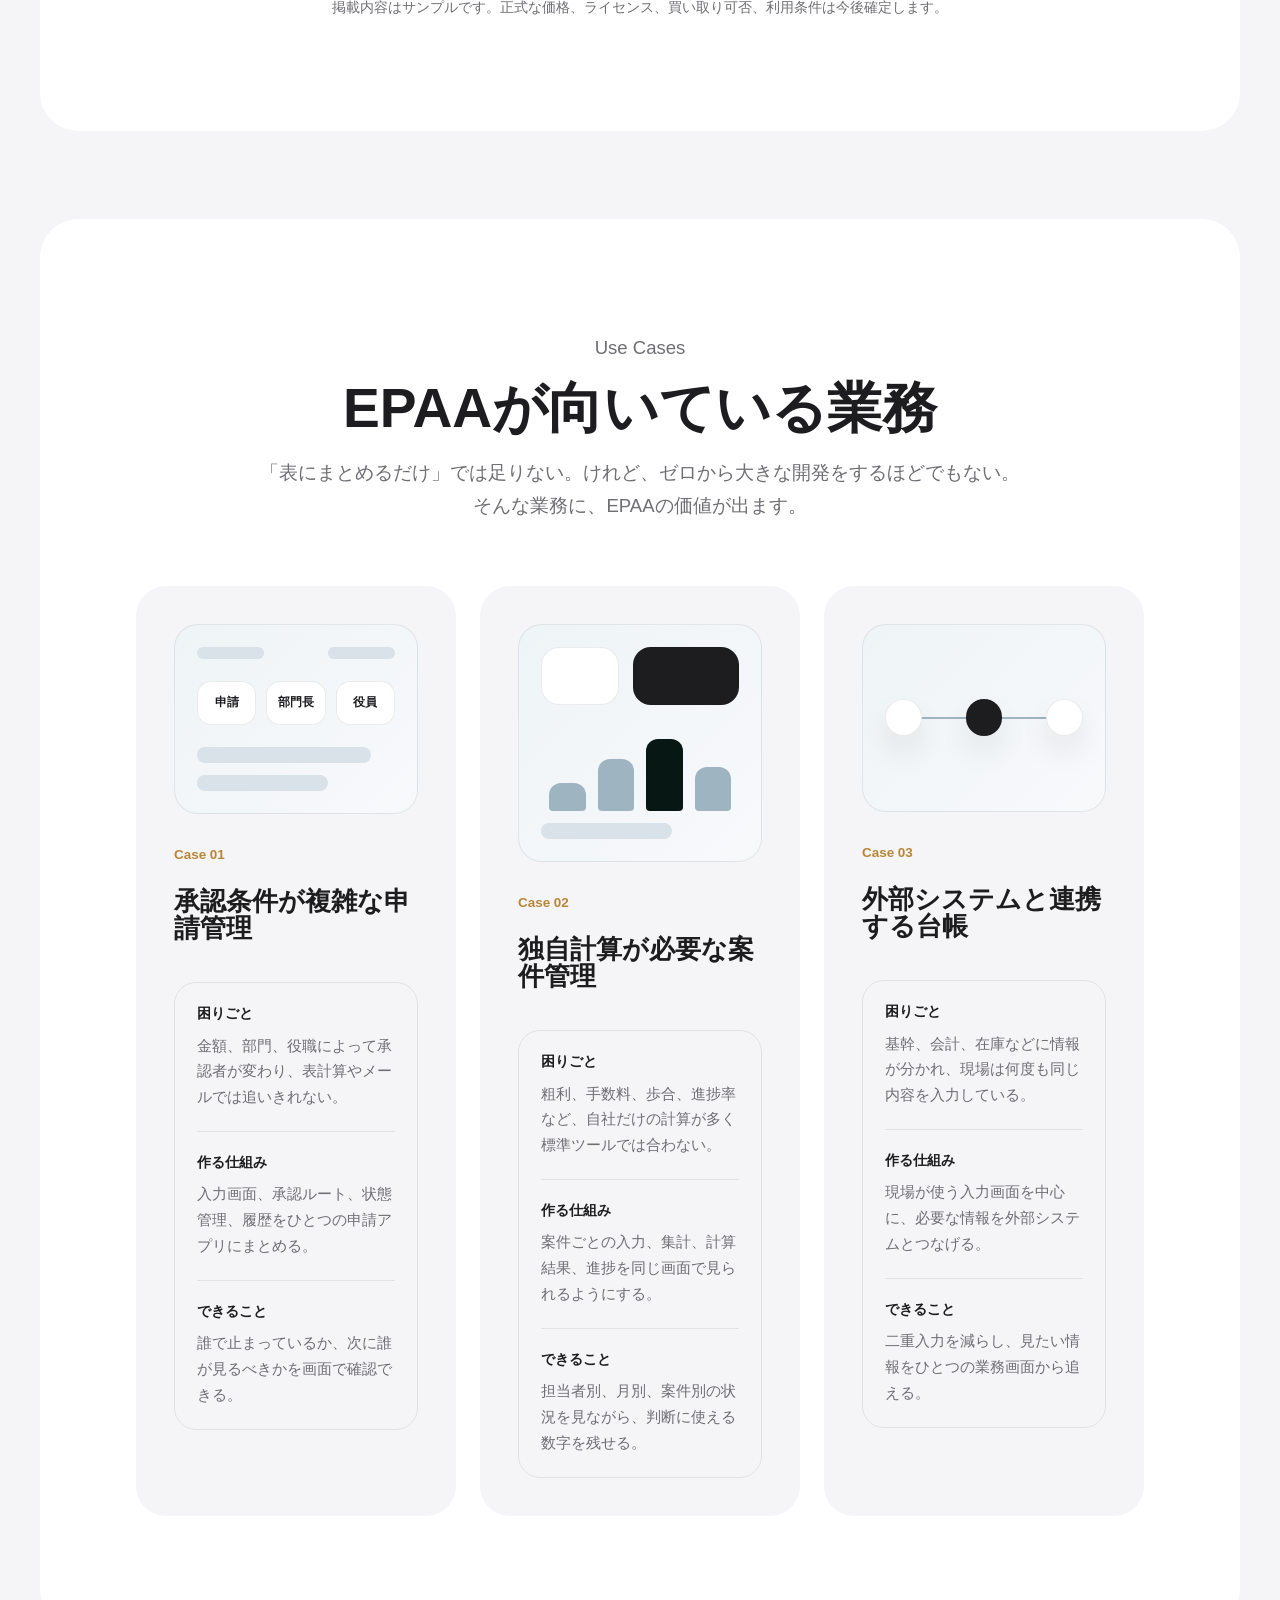
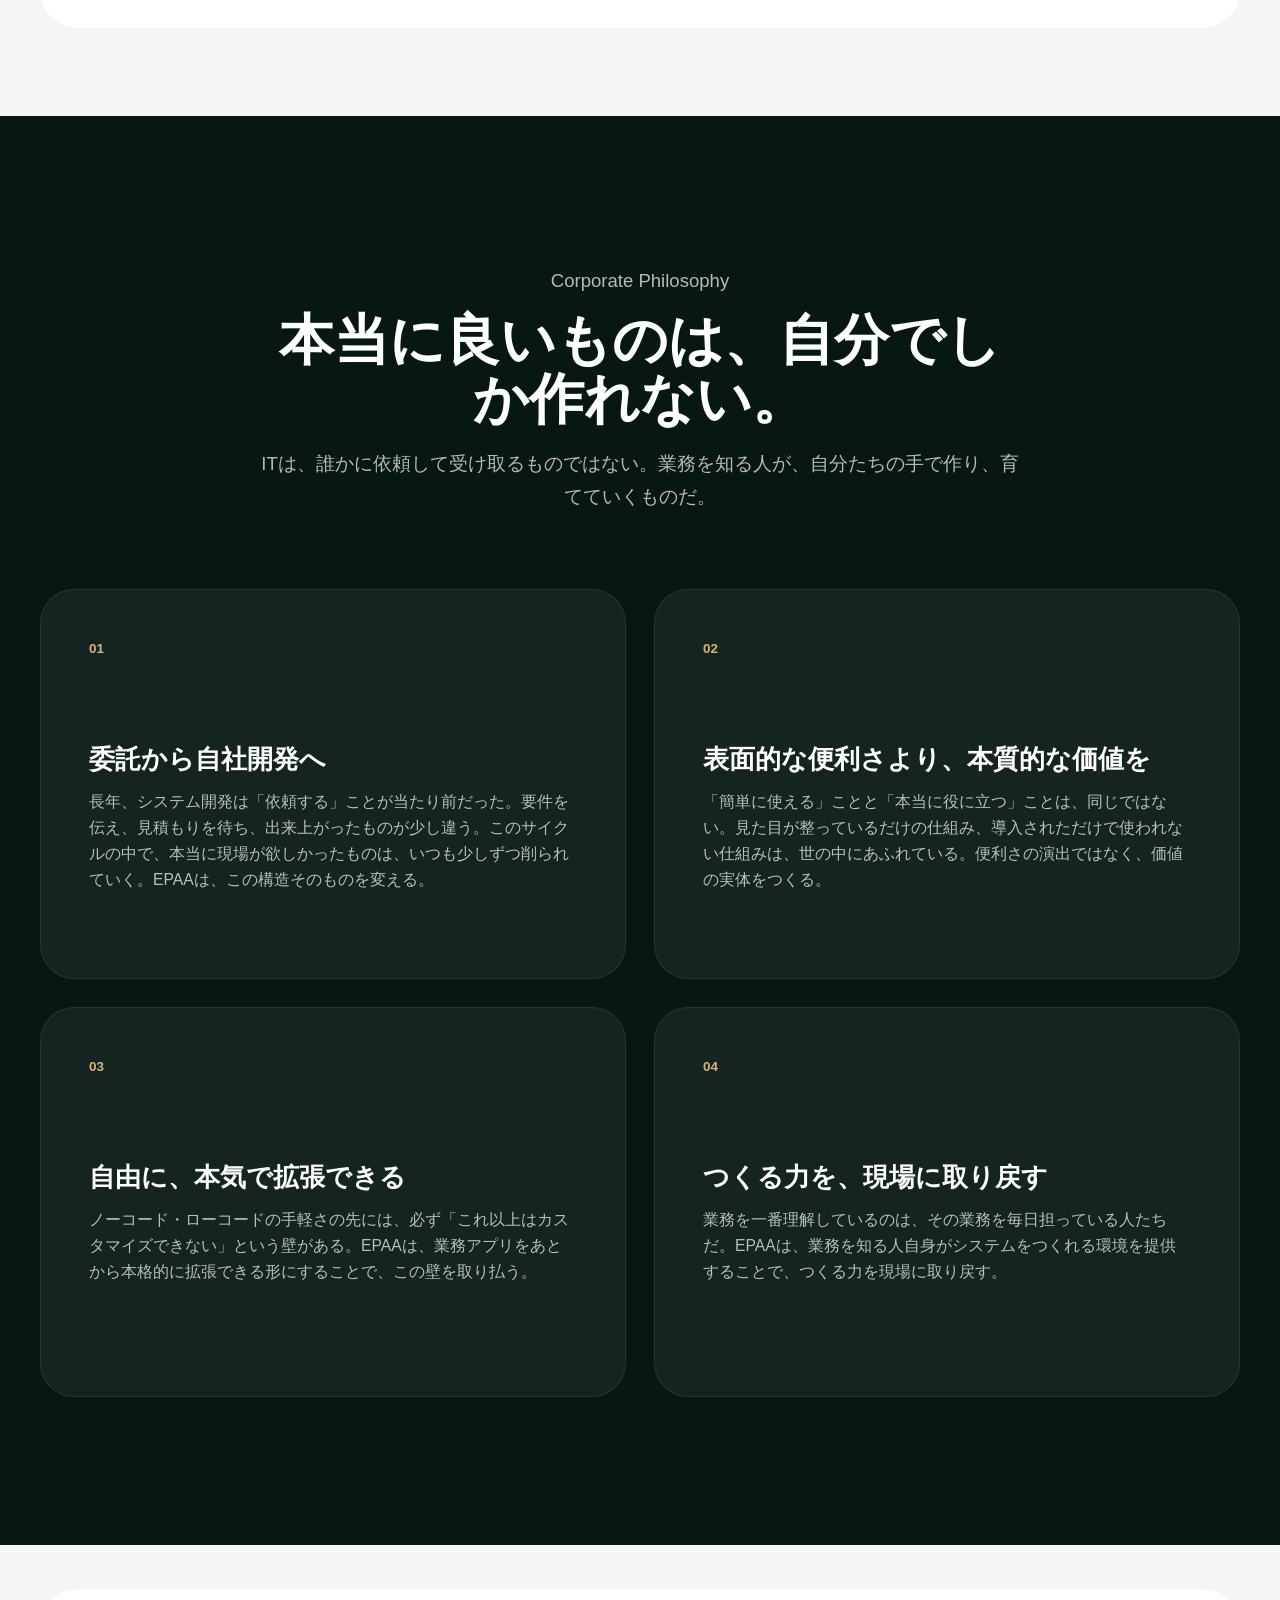
==== commit 2d74072e: "Add subtle visuals to development flow" ====
--- a/index.html
+++ b/index.html
@@ -370,11 +370,21 @@
           </div>
           <div class="flow-source-grid">
             <article>
+              <div class="source-visual source-excel" aria-hidden="true">
+                <span></span><span></span><span></span>
+                <span></span><span></span><span></span>
+                <span></span><span></span><span></span>
+              </div>
               <span>Source 01</span>
               <h3>Excelファイル</h3>
               <p>顧客一覧、案件表、申請台帳、日報など、現場で使われている表を業務アプリ化の入り口にします。</p>
             </article>
             <article>
+              <div class="source-visual source-lowcode" aria-hidden="true">
+                <span></span>
+                <span></span>
+                <span></span>
+              </div>
               <span>Source 02</span>
               <h3>kintoneなどのローコード</h3>
               <p>すでに作ったアプリや蓄積されたデータを活かし、より自由に育てられる業務アプリへ移行する想定です。</p>
@@ -382,26 +392,50 @@
           </div>
           <div class="development-flow" aria-label="EPAAのアプリケーション開発フロー">
             <article>
+              <div class="step-visual step-import" aria-hidden="true">
+                <span></span>
+                <span></span>
+              </div>
               <span>01</span>
               <h3>既存の業務を持ち込む</h3>
               <p>Excelファイルや既存のローコードアプリをもとに、現場で実際に使われている情報を確認します。</p>
             </article>
             <article>
+              <div class="step-visual step-structure" aria-hidden="true">
+                <span></span>
+                <span></span>
+                <span></span>
+              </div>
               <span>02</span>
               <h3>業務の形を読み取る</h3>
               <p>項目、一覧、入力内容、履歴、担当者、状態など、アプリに必要な構造を整理します。</p>
             </article>
             <article>
+              <div class="step-visual step-app" aria-hidden="true">
+                <span></span>
+                <span></span>
+                <span></span>
+                <span></span>
+              </div>
               <span>03</span>
               <h3>標準アプリとして作る</h3>
               <p>顧客管理、案件管理、申請管理など、日々の入力・検索・更新に使える画面を用意します。</p>
             </article>
             <article>
+              <div class="step-visual step-test" aria-hidden="true">
+                <span></span>
+                <span></span>
+              </div>
               <span>04</span>
               <h3>現場で試す</h3>
               <p>担当者が実際に触り、入力しやすさ、探しやすさ、運用に合うかを確認します。</p>
             </article>
             <article>
+              <div class="step-visual step-improve" aria-hidden="true">
+                <span></span>
+                <span></span>
+                <span></span>
+              </div>
               <span>05</span>
               <h3>運用しながら改善する</h3>
               <p>画面、項目、一覧、権限、通知などを調整し、現場で使い続けられる状態に近づけます。</p>
@@ -409,6 +443,11 @@
           </div>
           <div class="flow-option">
             <div>
+              <div class="option-visual" aria-hidden="true">
+                <span></span>
+                <span></span>
+                <span></span>
+              </div>
               <p class="flow-option-label">Optional Extension</p>
               <h3>必要な場合だけ、拡張する。</h3>
             </div>
--- a/assets/style.css
+++ b/assets/style.css
@@ -865,6 +865,47 @@
   font-size: 0.98rem;
 }
 
+.source-visual {
+  width: 100%;
+  max-width: 220px;
+  min-height: 104px;
+  margin-bottom: 34px;
+  padding: 16px;
+  border-radius: 22px;
+}
+
+.source-excel {
+  display: grid;
+  grid-template-columns: repeat(3, 1fr);
+  gap: 8px;
+  background: rgba(255, 255, 255, 0.08);
+  border: 1px solid rgba(255, 255, 255, 0.12);
+}
+
+.source-excel span {
+  min-height: 20px;
+  background: rgba(255, 255, 255, 0.7);
+  border-radius: 7px;
+}
+
+.source-lowcode {
+  display: grid;
+  gap: 10px;
+  background: #fff;
+  border: 1px solid var(--line-soft);
+}
+
+.source-lowcode span {
+  min-height: 18px;
+  background: #dfe6ea;
+  border-radius: 999px;
+}
+
+.source-lowcode span:nth-child(2) {
+  width: 72%;
+  background: var(--ink);
+}
+
 .development-flow {
   counter-reset: flow-step;
   display: grid;
@@ -877,6 +918,105 @@
   padding: 30px;
   background: var(--page);
   border-radius: 28px;
+}
+
+.step-visual {
+  min-height: 70px;
+  display: grid;
+  gap: 8px;
+  margin-bottom: 28px;
+}
+
+.step-visual span {
+  display: block;
+  background: #dfe6ea;
+  border-radius: 999px;
+}
+
+.step-import {
+  grid-template-columns: repeat(2, 1fr);
+}
+
+.step-import span {
+  border-radius: 16px;
+}
+
+.step-import span:first-child {
+  background: var(--deep);
+}
+
+.step-structure {
+  grid-template-columns: 1fr;
+  align-content: center;
+}
+
+.step-structure span {
+  min-height: 13px;
+}
+
+.step-structure span:nth-child(1) {
+  width: 86%;
+}
+
+.step-structure span:nth-child(2) {
+  width: 62%;
+  background: var(--gold);
+}
+
+.step-structure span:nth-child(3) {
+  width: 74%;
+}
+
+.step-app {
+  grid-template-columns: repeat(2, 1fr);
+}
+
+.step-app span {
+  min-height: 30px;
+  border-radius: 12px;
+}
+
+.step-app span:first-child {
+  background: var(--ink);
+}
+
+.step-test {
+  grid-template-columns: 1fr 42px;
+  align-items: center;
+}
+
+.step-test span:first-child {
+  height: 44px;
+  border-radius: 14px;
+}
+
+.step-test span:last-child {
+  aspect-ratio: 1;
+  background: var(--deep);
+  border-radius: 50%;
+}
+
+.step-improve {
+  grid-template-columns: repeat(3, 1fr);
+  align-items: end;
+}
+
+.step-improve span {
+  border-radius: 10px 10px 4px 4px;
+}
+
+.step-improve span:nth-child(1) {
+  min-height: 28px;
+}
+
+.step-improve span:nth-child(2) {
+  min-height: 46px;
+  background: var(--gold);
+}
+
+.step-improve span:nth-child(3) {
+  min-height: 62px;
+  background: var(--deep);
 }
 
 .development-flow h3 {
@@ -897,6 +1037,32 @@
 
 .flow-option h3 {
   color: #fff;
+}
+
+.option-visual {
+  width: 176px;
+  min-height: 76px;
+  display: grid;
+  grid-template-columns: 1fr 42px 1fr;
+  align-items: center;
+  margin-bottom: 28px;
+}
+
+.option-visual span {
+  display: block;
+}
+
+.option-visual span:first-child,
+.option-visual span:last-child {
+  aspect-ratio: 1;
+  background: rgba(255, 255, 255, 0.16);
+  border: 1px solid rgba(255, 255, 255, 0.18);
+  border-radius: 18px;
+}
+
+.option-visual span:nth-child(2) {
+  height: 2px;
+  background: var(--gold);
 }
 
 .flow-option > p {
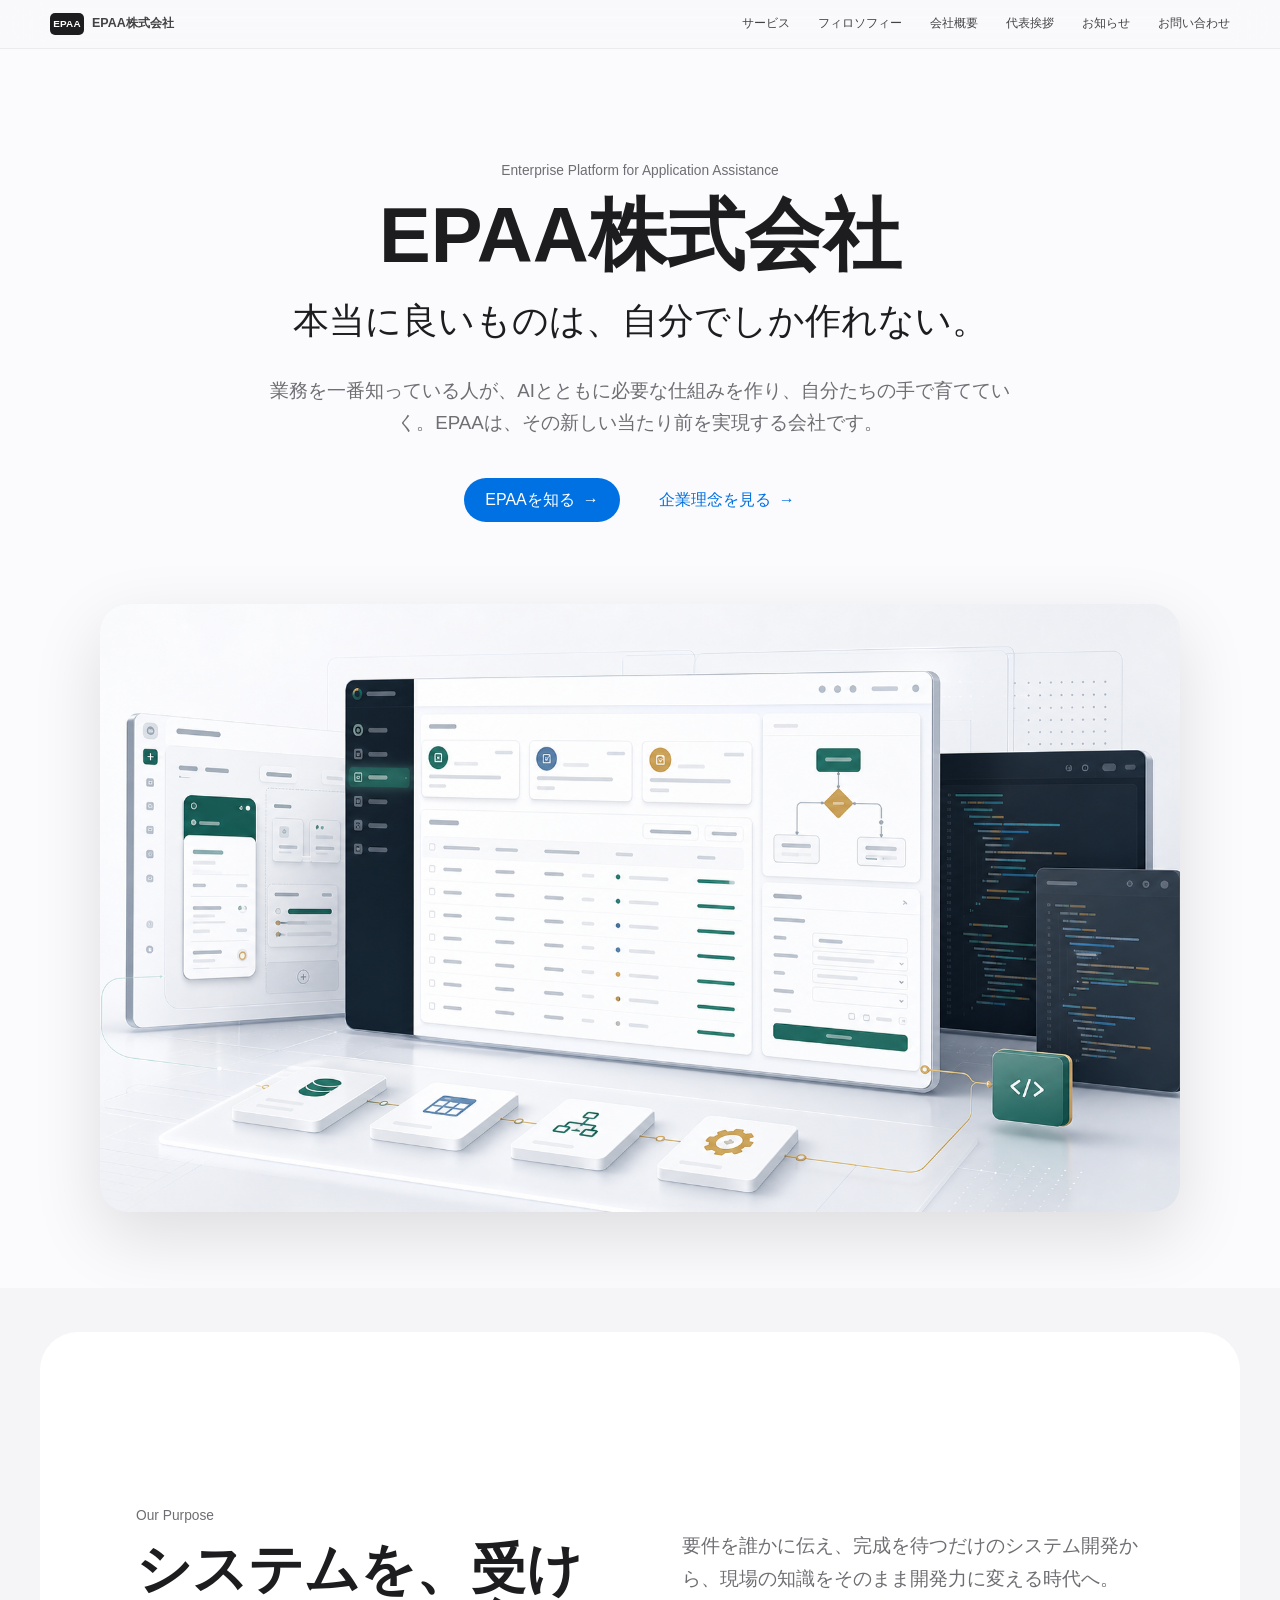
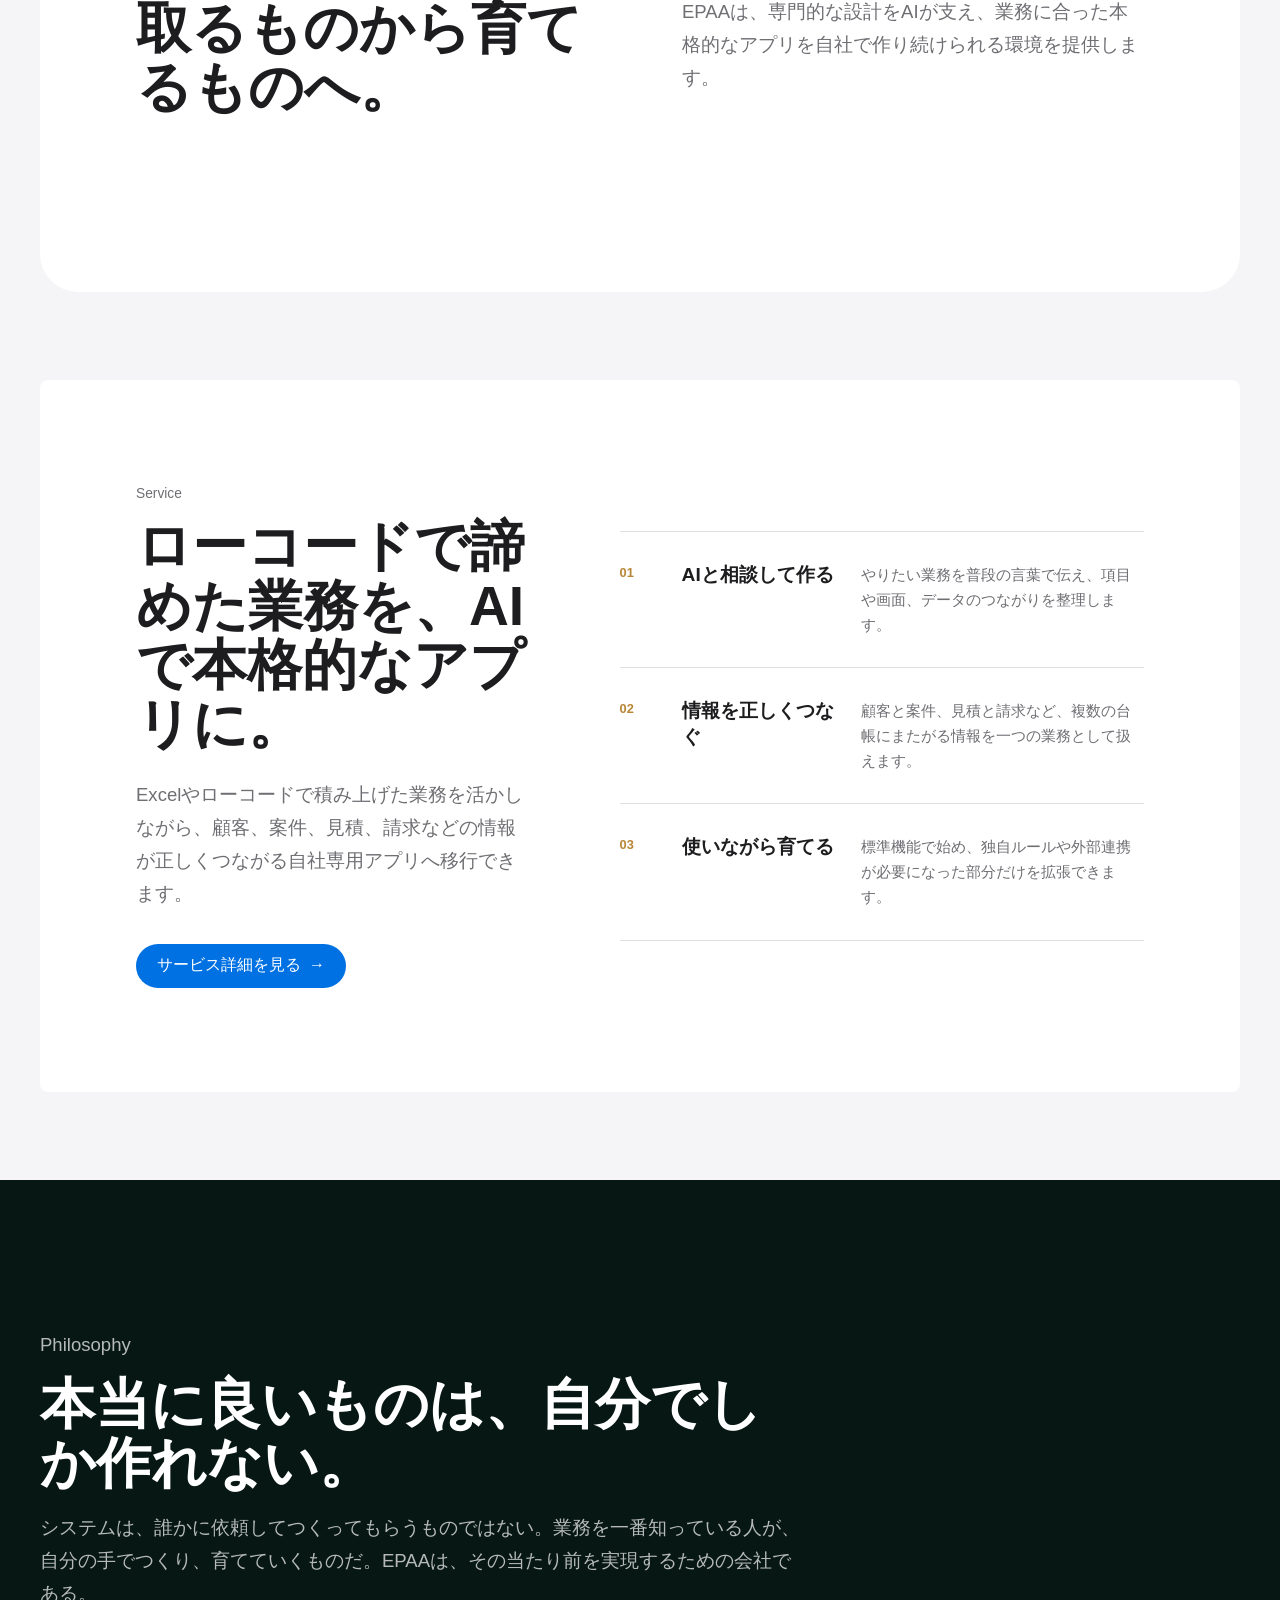
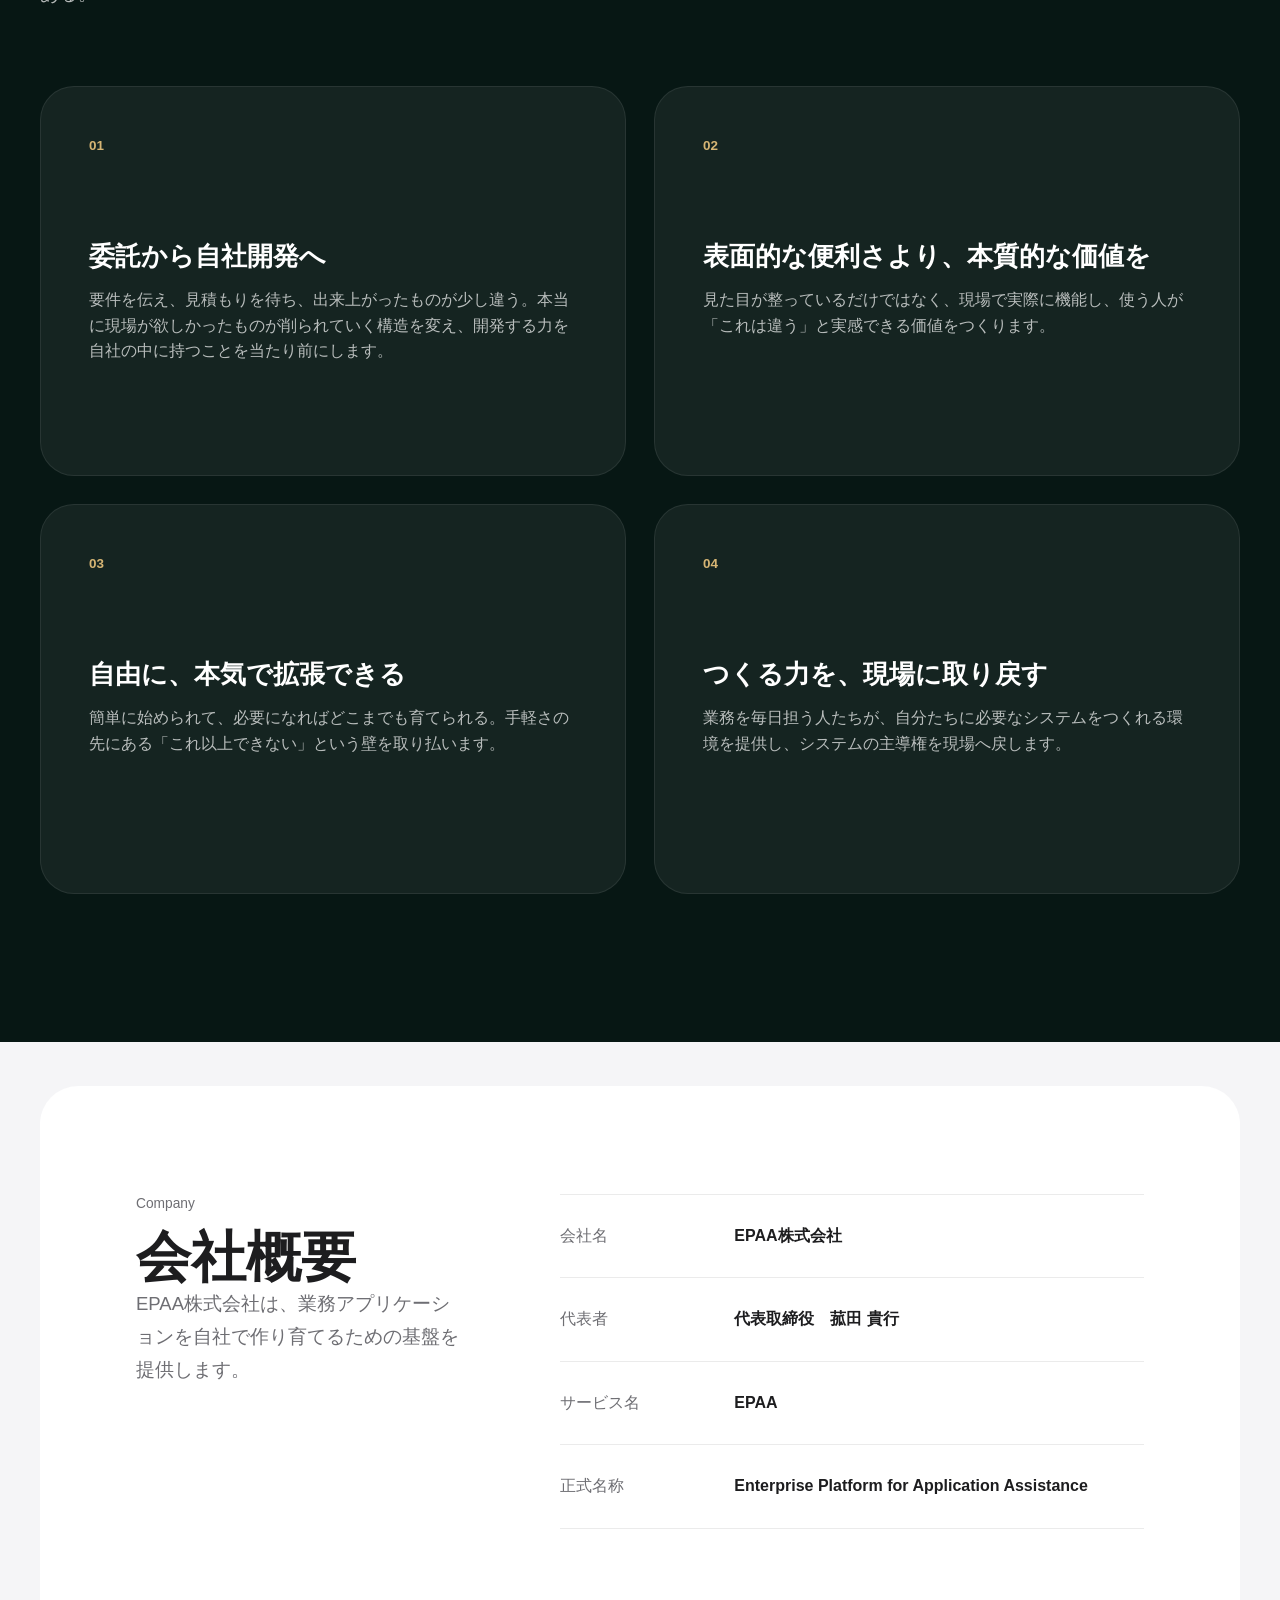
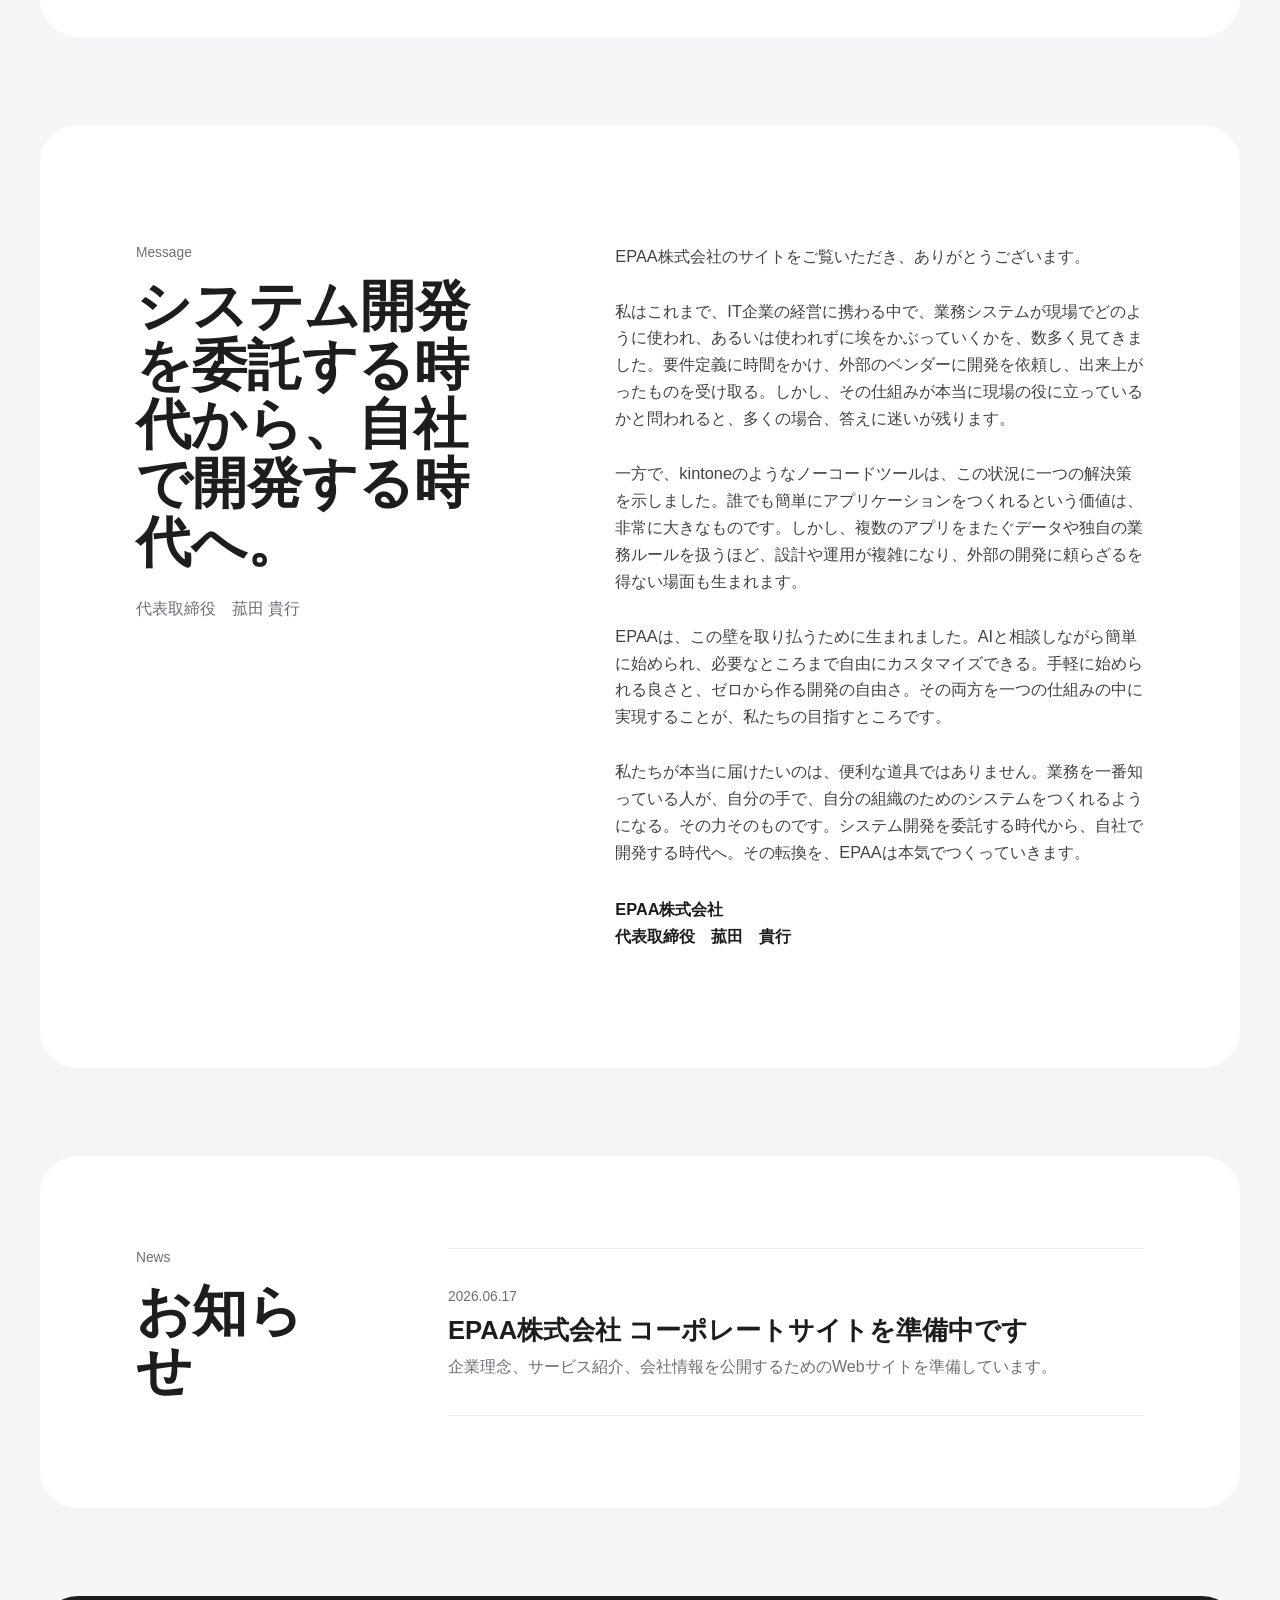
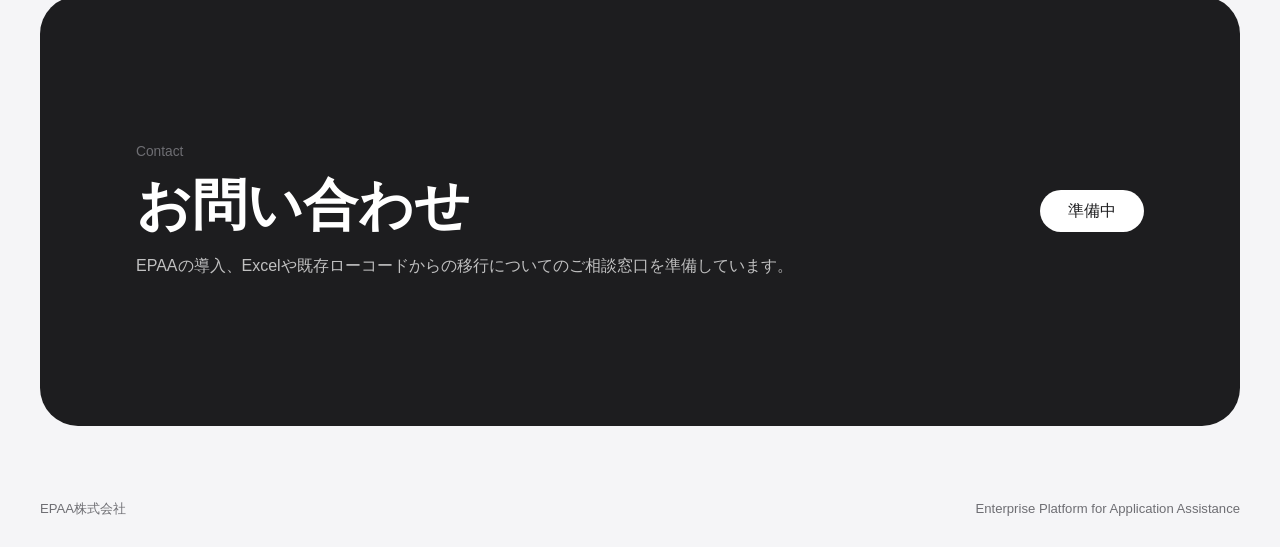
==== commit 55d02f56: "Refocus corporate site on AI business apps" ====
--- a/index.html
+++ b/index.html
@@ -5,7 +5,7 @@
     <meta name="viewport" content="width=device-width, initial-scale=1.0" />
     <meta
       name="description"
-      content="EPAA株式会社は、業務を知る人が自分の手で業務システムを作り、育てていくための基盤を提供します。"
+      content="EPAA株式会社は、AIとともに自社専用の業務アプリを作り、育てていくための基盤を提供します。"
     />
     <title>EPAA株式会社 | Enterprise Platform for Application Assistance</title>
     <link rel="icon" href="./assets/favicon.svg" type="image/svg+xml" />
@@ -13,7 +13,7 @@
   </head>
   <body>
     <header class="site-header">
-      <a class="brand" href="#top" aria-label="EPAA株式会社 トップへ">
+      <a class="brand" href="./" aria-label="EPAA株式会社 トップへ">
         <span class="brand-mark">EPAA</span>
         <span class="brand-name">EPAA株式会社</span>
       </a>
@@ -24,30 +24,28 @@
         <span class="visually-hidden">メニュー</span>
       </button>
       <nav id="site-nav" class="site-nav" aria-label="主要ナビゲーション">
-        <a href="#service">サービス</a>
-        <a href="#solution">解決策</a>
-        <a href="#flow">開発フロー</a>
-        <a href="#pricing">料金</a>
+        <a href="./service.html">サービス</a>
         <a href="#philosophy">フィロソフィー</a>
         <a href="#company">会社概要</a>
+        <a href="#message">代表挨拶</a>
         <a href="#news">お知らせ</a>
         <a href="#contact">お問い合わせ</a>
       </nav>
     </header>
 
     <main id="top">
-      <section class="hero">
+      <section class="hero corporate-hero">
         <div class="container hero-grid">
           <div class="hero-copy">
             <p class="eyebrow">Enterprise Platform for Application Assistance</p>
             <h1>EPAA株式会社</h1>
             <p class="hero-statement">本当に良いものは、自分でしか作れない。</p>
             <p class="hero-lead">
-              システムは、誰かに依頼してつくってもらうものではない。業務を一番知っている人が、自分の手でつくり、育てていくものだ。EPAAは、その当たり前を実現するための会社である。
+              業務を一番知っている人が、AIとともに必要な仕組みを作り、自分たちの手で育てていく。EPAAは、その新しい当たり前を実現する会社です。
             </p>
             <div class="action-row">
-              <a class="button button-primary" href="#philosophy">理念を見る<span aria-hidden="true">→</span></a>
-              <a class="button button-link" href="#service">サービスを見る<span aria-hidden="true">→</span></a>
+              <a class="button button-primary" href="./service.html">EPAAを知る<span aria-hidden="true">→</span></a>
+              <a class="button button-link" href="#philosophy">企業理念を見る<span aria-hidden="true">→</span></a>
             </div>
           </div>
           <figure class="hero-visual">
@@ -56,598 +54,55 @@
         </div>
       </section>
 
-      <section class="section section-statement">
+      <section class="section corporate-intro">
         <div class="container two-column">
           <div>
-            <p class="eyebrow">What EPAA Changes</p>
+            <p class="eyebrow">Our Purpose</p>
             <h2>システムを、受け取るものから育てるものへ。</h2>
           </div>
           <p>
-            EPAAは、業務を知る人が自分たちの手で必要な仕組みを作り、変え、育て続けるための基盤です。要件の伝言ゲームではなく、現場の知識そのものを開発力へ変えていきます。
+            要件を誰かに伝え、完成を待つだけのシステム開発から、現場の知識をそのまま開発力に変える時代へ。EPAAは、専門的な設計をAIが支え、業務に合った本格的なアプリを自社で作り続けられる環境を提供します。
           </p>
         </div>
       </section>
 
-      <section id="service" class="section section-service">
+      <section class="section corporate-service">
+        <div class="container corporate-service-layout">
+          <div>
+            <p class="eyebrow">Service</p>
+            <h2>ローコードで諦めた業務を、AIで本格的なアプリに。</h2>
+            <p class="section-lead">
+              Excelやローコードで積み上げた業務を活かしながら、顧客、案件、見積、請求などの情報が正しくつながる自社専用アプリへ移行できます。
+            </p>
+            <a class="button button-primary" href="./service.html">サービス詳細を見る<span aria-hidden="true">→</span></a>
+          </div>
+          <div class="corporate-service-points" aria-label="EPAAの主な特長">
+            <article>
+              <span>01</span>
+              <h3>AIと相談して作る</h3>
+              <p>やりたい業務を普段の言葉で伝え、項目や画面、データのつながりを整理します。</p>
+            </article>
+            <article>
+              <span>02</span>
+              <h3>情報を正しくつなぐ</h3>
+              <p>顧客と案件、見積と請求など、複数の台帳にまたがる情報を一つの業務として扱えます。</p>
+            </article>
+            <article>
+              <span>03</span>
+              <h3>使いながら育てる</h3>
+              <p>標準機能で始め、独自ルールや外部連携が必要になった部分だけを拡張できます。</p>
+            </article>
+          </div>
+        </div>
+      </section>
+
+      <section id="philosophy" class="philosophy">
         <div class="container">
-          <div class="section-heading center">
-            <p class="eyebrow">Service</p>
-            <h2>EPAAが提供するもの</h2>
-          </div>
-          <div class="service-grid">
-            <article class="service-card">
-              <span class="card-number">01</span>
-              <h3>日々の業務を、そのままアプリにする</h3>
-              <p>顧客、案件、申請、報告など、いま現場で扱っている情報をもとに、必要な仕組みをすばやく形にする。</p>
-            </article>
-            <article class="service-card">
-              <span class="card-number">02</span>
-              <h3>あとから本格的に作り込める</h3>
-              <p>手軽に始めながら、必要になれば開発者が中身を確認し、自社に合わせて深く拡張できる。</p>
-            </article>
-            <article class="service-card service-card-strong">
-              <span class="card-number">03</span>
-              <h3>自社の中に、作り続ける力を残す</h3>
-              <p>完成物を受け取るのではなく、業務を知る人が自分たちのシステムを育て続けられる状態をつくる。</p>
-            </article>
-          </div>
-        </div>
-      </section>
-
-      <section class="section section-capabilities">
-        <div class="container capabilities-shell">
-          <div class="section-heading center narrow">
-            <p class="eyebrow">What You Can Build</p>
-            <h2>EPAAでできること</h2>
-            <p>
-              顧客、案件、問い合わせ、申請、日報、売上。現場に散らばる情報を、自社専用の業務アプリとして形にできます。
-            </p>
-          </div>
-          <div class="capability-feature">
-            <div>
-              <p class="capability-label">Custom Business Apps</p>
-              <h3>業務に合わせて、必要なアプリを作る。</h3>
-            </div>
-            <p>
-              テンプレートに業務を合わせるのではなく、業務の流れに合わせてデータ項目、画面、一覧、履歴を設計する。さらに生成されたアプリの中身を起点に、組織固有の処理まで育てられます。
-            </p>
-          </div>
-          <div class="capability-grid">
-            <article>
-              <div class="item-heading">
-                <span class="capability-title">顧客管理</span>
-                <span class="info-wrap">
-                  <button class="info-button" type="button" aria-expanded="false" aria-label="顧客管理の補足">i</button>
-                  <span class="info-popover">顧客情報、契約、対応履歴、担当者を一つの画面で追えるようにする業務アプリの例です。</span>
-                </span>
-              </div>
-              <p>顧客情報、対応履歴、契約状況を一元化する。</p>
-            </article>
-            <article>
-              <div class="item-heading">
-                <span class="capability-title">案件管理</span>
-                <span class="info-wrap">
-                  <button class="info-button" type="button" aria-expanded="false" aria-label="案件管理の補足">i</button>
-                  <span class="info-popover">商談フェーズ、見積、受注確度、担当者、次回アクションを管理する想定です。</span>
-                </span>
-              </div>
-              <p>商談、見積、受注、進捗を一覧で追える。</p>
-            </article>
-            <article>
-              <div class="item-heading">
-                <span class="capability-title">問い合わせ管理</span>
-                <span class="info-wrap">
-                  <button class="info-button" type="button" aria-expanded="false" aria-label="問い合わせ管理の補足">i</button>
-                  <span class="info-popover">受付から回答、エスカレーション、対応完了までの状態をチームで共有します。</span>
-                </span>
-              </div>
-              <p>受付内容、担当者、対応ステータスを共有する。</p>
-            </article>
-            <article>
-              <div class="item-heading">
-                <span class="capability-title">申請・承認</span>
-                <span class="info-wrap">
-                  <button class="info-button" type="button" aria-expanded="false" aria-label="申請・承認の補足">i</button>
-                  <span class="info-popover">金額、部門、役職などで承認ルートが変わる業務にも拡張できる想定です。</span>
-                </span>
-              </div>
-              <p>稟議、経費、休暇などの申請フローを作る。</p>
-            </article>
-            <article>
-              <div class="item-heading">
-                <span class="capability-title">日報・報告書</span>
-                <span class="info-wrap">
-                  <button class="info-button" type="button" aria-expanded="false" aria-label="日報・報告書の補足">i</button>
-                  <span class="info-popover">現場の入力を蓄積し、担当者別、期間別、案件別に検索・集計できる形にします。</span>
-                </span>
-              </div>
-              <p>現場の報告を蓄積し、検索できる情報に変える。</p>
-            </article>
-            <article>
-              <div class="item-heading">
-                <span class="capability-title">売上・実績管理</span>
-                <span class="info-wrap">
-                  <button class="info-button" type="button" aria-expanded="false" aria-label="売上・実績管理の補足">i</button>
-                  <span class="info-popover">月次実績、目標差分、粗利、部門別集計など、自社独自の計算にも対応しやすい領域です。</span>
-                </span>
-              </div>
-              <p>売上、原価、実績を集計し、状況を見える化する。</p>
-            </article>
-            <article>
-              <div class="item-heading">
-                <span class="capability-title">タスク管理</span>
-                <span class="info-wrap">
-                  <button class="info-button" type="button" aria-expanded="false" aria-label="タスク管理の補足">i</button>
-                  <span class="info-popover">担当、期限、優先度、ステータスを業務データと紐づけて管理する想定です。</span>
-                </span>
-              </div>
-              <p>担当、期限、進捗、優先度をチームで管理する。</p>
-            </article>
-            <article>
-              <div class="item-heading">
-                <span class="capability-title">マスタ管理</span>
-                <span class="info-wrap">
-                  <button class="info-button" type="button" aria-expanded="false" aria-label="マスタ管理の補足">i</button>
-                  <span class="info-popover">商品、社員、取引先、区分値など、複数アプリから参照する基礎情報を整えます。</span>
-                </span>
-              </div>
-              <p>商品、社員、取引先などの基礎データを整える。</p>
-            </article>
-            <article>
-              <div class="item-heading">
-                <span class="capability-title">ファイル・履歴管理</span>
-                <span class="info-wrap">
-                  <button class="info-button" type="button" aria-expanded="false" aria-label="ファイル・履歴管理の補足">i</button>
-                  <span class="info-popover">見積書、契約書、添付資料、変更履歴を業務データと一緒に残す想定です。</span>
-                </span>
-              </div>
-              <p>添付資料や変更履歴を業務データと紐づける。</p>
-            </article>
-          </div>
-        </div>
-      </section>
-
-      <section class="section section-position">
-        <div class="container">
-          <div class="section-heading center narrow">
-            <p class="eyebrow">Positioning</p>
-            <h2>手軽さで終わらない。自由さまで届く。</h2>
-            <p>
-              手軽に始められるツールは便利です。ただ、業務固有の処理や本格的な拡張には壁があります。EPAAは、その先まで育てられる余地を残します。
-            </p>
-          </div>
-          <div class="position-list">
-            <div>
-              <h3>一般的な作成ツール</h3>
-              <p>すぐに始められるが、自社独自の処理で限界が出やすい。</p>
-            </div>
-            <div>
-              <h3>ゼロから作る開発</h3>
-              <p>自由度は高いが、立ち上げに時間と専門的な準備が必要になる。</p>
-            </div>
-            <div class="position-epaa">
-              <h3>EPAA</h3>
-              <p>まず必要な業務画面を作り、必要になったところから自由に拡張できる。</p>
-            </div>
-          </div>
-        </div>
-      </section>
-
-      <section class="section section-demo">
-        <div class="container demo-shell">
-          <div class="section-heading center narrow">
-            <p class="eyebrow">Demo Flow</p>
-            <h2>作って、使って、育てる。</h2>
-            <p>
-              業務の流れを整理し、入力画面や一覧、検索、履歴を備えた業務アプリにする。使い始めてから見えてくる改善にも、EPAAは向き合います。
-            </p>
-          </div>
-          <div class="demo-flow">
-            <article>
-              <span>01</span>
-              <h3>業務を整理する</h3>
-              <p>顧客、案件、申請など、扱いたい情報と業務の流れを整理する。</p>
-            </article>
-            <article>
-              <span>02</span>
-              <h3>アプリとして形にする</h3>
-              <p>入力、一覧、検索、履歴など、現場で毎日使う画面を用意する。</p>
-            </article>
-            <article>
-              <span>03</span>
-              <h3>変化に合わせて育てる</h3>
-              <p>承認条件、計算、外部連携など、後から出てくる要望にも対応する。</p>
-            </article>
-          </div>
-          <div class="demo-preview-grid">
-            <div class="mock-screen" aria-label="開発画面イメージ">
-              <div class="mock-sidebar">
-                <span></span>
-                <span></span>
-                <span></span>
-              </div>
-              <div class="mock-canvas">
-                <div class="mock-toolbar"></div>
-                <div class="mock-form-row wide"></div>
-                <div class="mock-form-row"></div>
-                <div class="mock-table">
-                  <span></span><span></span><span></span>
-                  <span></span><span></span><span></span>
-                  <span></span><span></span><span></span>
-                </div>
-              </div>
-            </div>
-            <div class="operation-panel" aria-label="業務アプリ活用イメージ">
-              <div>
-                <span>承認待ち</span>
-                <strong>12件</strong>
-                <p>金額や部門に応じて、次に見るべき人を自動で整理。</p>
-              </div>
-              <div>
-                <span>今月の実績</span>
-                <strong>87%</strong>
-                <p>案件、売上、粗利を自社の見方に合わせて集計。</p>
-              </div>
-              <div>
-                <span>外部連携</span>
-                <strong>3系統</strong>
-                <p>会計、在庫、顧客情報など、既存システムとつなぐ。</p>
-              </div>
-            </div>
-          </div>
-          <p class="note-text">画面と数値は掲載用のサンプルです。正式なUI、提供範囲は開発状況に合わせて更新します。</p>
-        </div>
-      </section>
-
-      <section id="solution" class="section section-ai">
-        <div class="container ai-shell">
-          <div class="section-heading center narrow">
-            <p class="eyebrow">Low-code Reality</p>
-            <h2>ローコードで止まる業務を、最後まで使える形にする。</h2>
-            <p>
-              すぐに作れることは大切です。しかし現場の業務は、少し使うと必ず例外、独自ルール、連携、変更にぶつかります。EPAAは、そこで止まらないための業務アプリ基盤です。
-            </p>
-          </div>
-          <div class="ai-principle">
-            <div>
-              <p class="ai-label">What EPAA Solves</p>
-              <h3>作れるだけでは足りない。使い続けられることが重要だ。</h3>
-            </div>
-            <p>
-              多くのローコードは、最初の画面を作るところまでは速い。一方で、承認条件が増える、計算式が変わる、外部システムとつなぐ、部門ごとに画面を変える、といった場面で限界が見えます。EPAAは、標準機能で始めやすく、必要になったところから深く作り込める道を用意します。
-            </p>
-          </div>
-          <div class="ai-model-grid">
-            <article>
-              <span>Low-code Problem</span>
-              <h3>最初は簡単。でも途中で詰まる。</h3>
-              <p>テンプレートや標準部品だけでは、実際の業務にある細かな例外を吸収しきれないことがあります。現場は結局、表計算、手作業、別システムへの二重入力で補うことになります。</p>
-              <ul>
-                <li>承認ルートが業務に合わない</li>
-                <li>独自の計算や判定が入れにくい</li>
-                <li>既存システムとの連携で止まる</li>
-              </ul>
-            </article>
-            <article class="ai-model-strong">
-              <span>EPAA Answer</span>
-              <h3>標準で始めて、業務に合わせて育てる。</h3>
-              <p>EPAAは、顧客管理、案件管理、申請、日報などの基本的な業務アプリをすばやく形にします。そのうえで、標準機能では足りない部分だけを管理された形で拡張できます。</p>
-              <ul>
-                <li>現場の業務ルールをアプリに反映</li>
-                <li>使いながら改善できる余地を残す</li>
-                <li>自社の中に運用と改善の力を残す</li>
-              </ul>
-            </article>
-          </div>
-          <div class="ai-flow" aria-label="EPAAで解決できる業務">
-            <span>複雑な承認</span>
-            <span>独自計算</span>
-            <span>外部連携</span>
-            <span>部門別画面</span>
-            <span>継続改善</span>
-          </div>
-          <div class="ai-safety-grid">
-            <article>
-              <h3>現場がほしい形に近づける</h3>
-              <p>業務を一番知っている人の言葉をもとに、必要な項目、一覧、画面、履歴、権限を整理します。単に入力欄を並べるのではなく、実際に判断や確認に使える業務アプリを目指します。</p>
-            </article>
-            <article>
-              <h3>作って終わりにしない</h3>
-              <p>導入後に業務が変わっても、画面やルールを育てていけることを重視します。ローコードの手軽さと、本格的な業務システムに必要な拡張性をつなぐことがEPAAの役割です。</p>
-            </article>
-          </div>
-        </div>
-      </section>
-
-      <section id="flow" class="section section-flow">
-        <div class="container flow-shell">
-          <div class="section-heading center narrow">
-            <p class="eyebrow">Application Flow</p>
-            <h2>いまある業務から、使えるアプリへ。</h2>
-            <p>
-              新しい仕組みをゼロから考えるのではなく、すでに現場で使っているExcelやkintoneなどのデータを起点にします。まず標準アプリとして形にし、必要な場合だけ拡張します。
-            </p>
-          </div>
-          <div class="flow-source-grid">
-            <article>
-              <div class="source-visual source-excel" aria-hidden="true">
-                <span></span><span></span><span></span>
-                <span></span><span></span><span></span>
-                <span></span><span></span><span></span>
-              </div>
-              <span>Source 01</span>
-              <h3>Excelファイル</h3>
-              <p>顧客一覧、案件表、申請台帳、日報など、現場で使われている表を業務アプリ化の入り口にします。</p>
-            </article>
-            <article>
-              <div class="source-visual source-lowcode" aria-hidden="true">
-                <span></span>
-                <span></span>
-                <span></span>
-              </div>
-              <span>Source 02</span>
-              <h3>kintoneなどのローコード</h3>
-              <p>すでに作ったアプリや蓄積されたデータを活かし、より自由に育てられる業務アプリへ移行する想定です。</p>
-            </article>
-          </div>
-          <div class="development-flow" aria-label="EPAAのアプリケーション開発フロー">
-            <article>
-              <div class="step-visual step-import" aria-hidden="true">
-                <span></span>
-                <span></span>
-              </div>
-              <span>01</span>
-              <h3>既存の業務を持ち込む</h3>
-              <p>Excelファイルや既存のローコードアプリをもとに、現場で実際に使われている情報を確認します。</p>
-            </article>
-            <article>
-              <div class="step-visual step-structure" aria-hidden="true">
-                <span></span>
-                <span></span>
-                <span></span>
-              </div>
-              <span>02</span>
-              <h3>業務の形を読み取る</h3>
-              <p>項目、一覧、入力内容、履歴、担当者、状態など、アプリに必要な構造を整理します。</p>
-            </article>
-            <article>
-              <div class="step-visual step-app" aria-hidden="true">
-                <span></span>
-                <span></span>
-                <span></span>
-                <span></span>
-              </div>
-              <span>03</span>
-              <h3>標準アプリとして作る</h3>
-              <p>顧客管理、案件管理、申請管理など、日々の入力・検索・更新に使える画面を用意します。</p>
-            </article>
-            <article>
-              <div class="step-visual step-test" aria-hidden="true">
-                <span></span>
-                <span></span>
-              </div>
-              <span>04</span>
-              <h3>現場で試す</h3>
-              <p>担当者が実際に触り、入力しやすさ、探しやすさ、運用に合うかを確認します。</p>
-            </article>
-            <article>
-              <div class="step-visual step-improve" aria-hidden="true">
-                <span></span>
-                <span></span>
-                <span></span>
-              </div>
-              <span>05</span>
-              <h3>運用しながら改善する</h3>
-              <p>画面、項目、一覧、権限、通知などを調整し、現場で使い続けられる状態に近づけます。</p>
-            </article>
-          </div>
-          <div class="flow-option">
-            <div>
-              <div class="option-visual" aria-hidden="true">
-                <span></span>
-                <span></span>
-                <span></span>
-              </div>
-              <p class="flow-option-label">Optional Extension</p>
-              <h3>必要な場合だけ、拡張する。</h3>
-            </div>
-            <p>
-              複雑な承認、独自計算、外部システム連携など、標準アプリだけでは足りない部分はオプションとして作り込みます。最初から大きく作るのではなく、現場で必要性が見えたところだけを拡張します。
-            </p>
-          </div>
-        </div>
-      </section>
-
-      <section class="section section-architecture">
-        <div class="container architecture-shell">
-          <div class="section-heading center narrow">
-            <p class="eyebrow">Architecture</p>
-            <h2>作った業務アプリを、自社の資産にする。</h2>
-            <p>
-              EPAAは「作れる」だけで終わらせません。作ったアプリを管理し、見直し、必要な処理を追加できる状態を重視します。
-            </p>
-          </div>
-          <div class="architecture-grid">
-            <article>
-              <h3>.NET / C# ベース</h3>
-              <p>業務アプリケーションをC#ソースコードとして生成する想定です。標準技術に寄せることで、開発者が理解しやすい構造を目指します。</p>
-            </article>
-            <article>
-              <h3>Git管理</h3>
-              <p>アプリの変更をリポジトリで管理し、レビュー、差分確認、履歴管理ができる運用を想定しています。</p>
-            </article>
-            <article>
-              <h3>ローカル開発</h3>
-              <p>Visual Studioなどの開発環境でコードを確認し、自社固有の処理を追加できる運用を想定しています。</p>
-            </article>
-            <article>
-              <h3>CI/CD連携</h3>
-              <p>ビルド、テスト、デプロイの自動化に接続できる構成を目指します。詳細仕様は準備中です。</p>
-            </article>
-          </div>
-          <div class="architecture-line">
-            <span>整理</span>
-            <span>作成</span>
-            <span>管理</span>
-            <span>改善</span>
-            <span>運用</span>
-          </div>
-        </div>
-      </section>
-
-      <section id="pricing" class="section section-pricing">
-        <div class="container pricing-shell">
-          <div class="section-heading center narrow">
-            <p class="eyebrow">Pricing</p>
-            <h2>料金体系サンプル</h2>
-            <p>
-              正式な料金は準備中です。以下は検討用のサンプル枠です。ユーザー数、アプリ数、ソースコードの扱い、導入支援の範囲に応じたプランを想定しています。
-            </p>
-          </div>
-          <div class="pricing-grid">
-            <article>
-              <p class="plan-label">PoC</p>
-              <h3>検証プラン</h3>
-              <p class="plan-price">準備中</p>
-              <ul>
-                <li>小規模な業務アプリ検証</li>
-                <li>生成コードの確認</li>
-                <li>導入可否の技術検証</li>
-              </ul>
-            </article>
-            <article class="plan-featured">
-              <p class="plan-label">Business</p>
-              <h3>業務利用プラン</h3>
-              <p class="plan-price">個別見積</p>
-              <ul>
-                <li>複数アプリの作成</li>
-                <li>チーム利用と権限管理</li>
-                <li>自社運用に向けた支援</li>
-              </ul>
-            </article>
-            <article>
-              <p class="plan-label">Enterprise</p>
-              <h3>ソース保有プラン</h3>
-              <p class="plan-price">個別見積</p>
-              <ul>
-                <li>生成ソースコードの活用</li>
-                <li>自社環境での運用相談</li>
-                <li>高度なカスタマイズ支援</li>
-              </ul>
-            </article>
-          </div>
-          <p class="note-text">掲載内容はサンプルです。正式な価格、ライセンス、買い取り可否、利用条件は今後確定します。</p>
-        </div>
-      </section>
-
-      <section class="section section-usecases">
-        <div class="container usecases-shell">
-          <div class="section-heading center narrow">
-            <p class="eyebrow">Use Cases</p>
-            <h2>EPAAが向いている業務</h2>
-            <p>
-              「表にまとめるだけ」では足りない。けれど、ゼロから大きな開発をするほどでもない。そんな業務に、EPAAの価値が出ます。
-            </p>
-          </div>
-          <div class="usecase-grid">
-            <article class="usecase-card">
-              <div class="case-visual case-approval" aria-label="申請管理画面のイメージ">
-                <div class="case-visual-header">
-                  <span></span>
-                  <span></span>
-                </div>
-                <div class="case-route">
-                  <span>申請</span>
-                  <span>部門長</span>
-                  <span>役員</span>
-                </div>
-                <div class="case-row wide"></div>
-                <div class="case-row"></div>
-              </div>
-              <span class="case-label">Case 01</span>
-              <h3>承認条件が複雑な申請管理</h3>
-              <div class="case-framework">
-                <div>
-                  <strong>困りごと</strong>
-                  <p>金額、部門、役職によって承認者が変わり、表計算やメールでは追いきれない。</p>
-                </div>
-                <div>
-                  <strong>作る仕組み</strong>
-                  <p>入力画面、承認ルート、状態管理、履歴をひとつの申請アプリにまとめる。</p>
-                </div>
-                <div>
-                  <strong>できること</strong>
-                  <p>誰で止まっているか、次に誰が見るべきかを画面で確認できる。</p>
-                </div>
-              </div>
-            </article>
-            <article class="usecase-card">
-              <div class="case-visual case-sales" aria-label="案件管理画面のイメージ">
-                <div class="case-metric">
-                  <span></span>
-                  <strong></strong>
-                </div>
-                <div class="case-chart">
-                  <span></span>
-                  <span></span>
-                  <span></span>
-                  <span></span>
-                </div>
-                <div class="case-row"></div>
-              </div>
-              <span class="case-label">Case 02</span>
-              <h3>独自計算が必要な案件管理</h3>
-              <div class="case-framework">
-                <div>
-                  <strong>困りごと</strong>
-                  <p>粗利、手数料、歩合、進捗率など、自社だけの計算が多く標準ツールでは合わない。</p>
-                </div>
-                <div>
-                  <strong>作る仕組み</strong>
-                  <p>案件ごとの入力、集計、計算結果、進捗を同じ画面で見られるようにする。</p>
-                </div>
-                <div>
-                  <strong>できること</strong>
-                  <p>担当者別、月別、案件別の状況を見ながら、判断に使える数字を残せる。</p>
-                </div>
-              </div>
-            </article>
-            <article class="usecase-card">
-              <div class="case-visual case-connect" aria-label="外部連携画面のイメージ">
-                <div class="case-node"></div>
-                <div class="case-link"></div>
-                <div class="case-node dark"></div>
-                <div class="case-link"></div>
-                <div class="case-node"></div>
-              </div>
-              <span class="case-label">Case 03</span>
-              <h3>外部システムと連携する台帳</h3>
-              <div class="case-framework">
-                <div>
-                  <strong>困りごと</strong>
-                  <p>基幹、会計、在庫などに情報が分かれ、現場は何度も同じ内容を入力している。</p>
-                </div>
-                <div>
-                  <strong>作る仕組み</strong>
-                  <p>現場が使う入力画面を中心に、必要な情報を外部システムとつなげる。</p>
-                </div>
-                <div>
-                  <strong>できること</strong>
-                  <p>二重入力を減らし、見たい情報をひとつの業務画面から追える。</p>
-                </div>
-              </div>
-            </article>
-          </div>
-        </div>
-      </section>
-
-      <section id="philosophy" class="section philosophy">
-        <div class="container">
-          <div class="section-heading center narrow">
-            <p class="eyebrow">Corporate Philosophy</p>
+          <div class="section-heading narrow">
+            <p class="eyebrow">Philosophy</p>
             <h2>本当に良いものは、自分でしか作れない。</h2>
             <p>
-              ITは、誰かに依頼して受け取るものではない。業務を知る人が、自分たちの手で作り、育てていくものだ。
+              システムは、誰かに依頼してつくってもらうものではない。業務を一番知っている人が、自分の手でつくり、育てていくものだ。EPAAは、その当たり前を実現するための会社である。
             </p>
           </div>
           <div class="philosophy-list">
@@ -655,28 +110,28 @@
               <span>01</span>
               <h3>委託から自社開発へ</h3>
               <p>
-                長年、システム開発は「依頼する」ことが当たり前だった。要件を伝え、見積もりを待ち、出来上がったものが少し違う。このサイクルの中で、本当に現場が欲しかったものは、いつも少しずつ削られていく。EPAAは、この構造そのものを変える。
+                要件を伝え、見積もりを待ち、出来上がったものが少し違う。本当に現場が欲しかったものが削られていく構造を変え、開発する力を自社の中に持つことを当たり前にします。
               </p>
             </article>
             <article>
               <span>02</span>
               <h3>表面的な便利さより、本質的な価値を</h3>
               <p>
-                「簡単に使える」ことと「本当に役に立つ」ことは、同じではない。見た目が整っているだけの仕組み、導入されただけで使われない仕組みは、世の中にあふれている。便利さの演出ではなく、価値の実体をつくる。
+                見た目が整っているだけではなく、現場で実際に機能し、使う人が「これは違う」と実感できる価値をつくります。
               </p>
             </article>
             <article>
               <span>03</span>
               <h3>自由に、本気で拡張できる</h3>
               <p>
-                ノーコード・ローコードの手軽さの先には、必ず「これ以上はカスタマイズできない」という壁がある。EPAAは、業務アプリをあとから本格的に拡張できる形にすることで、この壁を取り払う。
+                簡単に始められて、必要になればどこまでも育てられる。手軽さの先にある「これ以上できない」という壁を取り払います。
               </p>
             </article>
             <article>
               <span>04</span>
               <h3>つくる力を、現場に取り戻す</h3>
               <p>
-                業務を一番理解しているのは、その業務を毎日担っている人たちだ。EPAAは、業務を知る人自身がシステムをつくれる環境を提供することで、つくる力を現場に取り戻す。
+                業務を毎日担う人たちが、自分たちに必要なシステムをつくれる環境を提供し、システムの主導権を現場へ戻します。
               </p>
             </article>
           </div>
@@ -711,7 +166,7 @@
         </div>
       </section>
 
-      <section class="section section-message">
+      <section id="message" class="section section-message">
         <div class="container message-grid">
           <aside>
             <p class="eyebrow">Message</p>
@@ -724,10 +179,10 @@
               私はこれまで、IT企業の経営に携わる中で、業務システムが現場でどのように使われ、あるいは使われずに埃をかぶっていくかを、数多く見てきました。要件定義に時間をかけ、外部のベンダーに開発を依頼し、出来上がったものを受け取る。しかし、その仕組みが本当に現場の役に立っているかと問われると、多くの場合、答えに迷いが残ります。
             </p>
             <p>
-              一方で、kintoneのようなノーコードツールは、この状況に一つの解決策を示しました。誰でも簡単にアプリケーションをつくれるという価値は、非常に大きなものです。しかし同時に、多くの現場が「もう少しだけ柔軟にしたい」「ここだけは特別な処理が必要だ」という壁に行き当たり、結局は外部に開発を依頼せざるを得なくなる場面を、何度も目にしてきました。
-            </p>
-            <p>
-              EPAAは、この壁を取り払うために生まれました。簡単に始められると同時に、必要なところまで自由にカスタマイズできる。手軽に始められる良さと、ゼロから作る開発の自由さ。その両方を一つの仕組みの中に実現することが、私たちの目指すところです。
+              一方で、kintoneのようなノーコードツールは、この状況に一つの解決策を示しました。誰でも簡単にアプリケーションをつくれるという価値は、非常に大きなものです。しかし、複数のアプリをまたぐデータや独自の業務ルールを扱うほど、設計や運用が複雑になり、外部の開発に頼らざるを得ない場面も生まれます。
+            </p>
+            <p>
+              EPAAは、この壁を取り払うために生まれました。AIと相談しながら簡単に始められ、必要なところまで自由にカスタマイズできる。手軽に始められる良さと、ゼロから作る開発の自由さ。その両方を一つの仕組みの中に実現することが、私たちの目指すところです。
             </p>
             <p>
               私たちが本当に届けたいのは、便利な道具ではありません。業務を一番知っている人が、自分の手で、自分の組織のためのシステムをつくれるようになる。その力そのものです。システム開発を委託する時代から、自社で開発する時代へ。その転換を、EPAAは本気でつくっていきます。
@@ -756,7 +211,7 @@
           <div>
             <p class="eyebrow">Contact</p>
             <h2>お問い合わせ</h2>
-            <p>正式な問い合わせフォームは準備中です。サービスや会社情報についてのご相談は、公開準備が整い次第ご案内します。</p>
+            <p>EPAAの導入、Excelや既存ローコードからの移行についてのご相談窓口を準備しています。</p>
           </div>
           <span class="status-label">準備中</span>
         </div>
--- a/assets/style.css
+++ b/assets/style.css
@@ -1871,3 +1871,1123 @@
     flex-direction: column;
   }
 }
+
+/* Corporate and product pages */
+
+.corporate-hero {
+  padding-bottom: 76px;
+}
+
+.corporate-intro .two-column {
+  min-height: 560px;
+}
+
+.corporate-service-layout {
+  display: grid;
+  grid-template-columns: minmax(0, 0.86fr) minmax(0, 1.14fr);
+  gap: 88px;
+  align-items: center;
+  padding: 104px 96px;
+  background: var(--panel);
+  border-radius: 8px;
+}
+
+.corporate-service-layout > div:first-child {
+  align-self: start;
+}
+
+.corporate-service-layout h2 {
+  max-width: 650px;
+}
+
+.corporate-service-layout .section-lead {
+  margin: 24px 0 34px;
+}
+
+.corporate-service-points {
+  border-top: 1px solid var(--line);
+}
+
+.corporate-service-points article {
+  display: grid;
+  grid-template-columns: 42px minmax(150px, 0.72fr) minmax(0, 1.28fr);
+  gap: 20px;
+  align-items: start;
+  padding: 30px 0;
+  border-bottom: 1px solid var(--line);
+}
+
+.corporate-service-points span {
+  color: var(--gold);
+  font-size: 0.8rem;
+  font-weight: 600;
+}
+
+.corporate-service-points h3 {
+  font-size: 1.2rem;
+  line-height: 1.35;
+}
+
+.corporate-service-points p {
+  color: var(--muted);
+  font-size: 0.95rem;
+}
+
+.product-section {
+  padding: 128px 0;
+  scroll-margin-top: 44px;
+}
+
+.product-heading {
+  max-width: 800px;
+  margin-bottom: 64px;
+}
+
+.product-heading.centered {
+  margin-right: auto;
+  margin-left: auto;
+  text-align: center;
+}
+
+.product-heading h2 {
+  font-size: 3.7rem;
+  font-weight: 500;
+  line-height: 1.12;
+}
+
+.product-heading h2 + p {
+  margin-top: 24px;
+}
+
+.product-heading > p:last-child {
+  color: var(--muted);
+  font-size: 1.14rem;
+  line-height: 1.85;
+}
+
+.product-hero {
+  position: relative;
+  min-height: calc(100vh - 44px);
+  display: grid;
+  align-items: center;
+  overflow: hidden;
+  background: #fbfcfd;
+}
+
+.product-hero-media {
+  position: absolute;
+  inset: 0;
+  background-image: url("./epaa-platform-hero.png");
+  background-position: center;
+  background-size: cover;
+  opacity: 0.3;
+}
+
+.product-hero-media::after {
+  position: absolute;
+  inset: 0;
+  background: rgba(255, 255, 255, 0.56);
+  content: "";
+}
+
+.product-hero-content {
+  position: relative;
+  z-index: 1;
+  padding-top: 92px;
+  padding-bottom: 96px;
+  text-align: center;
+}
+
+.product-hero-content h1 {
+  max-width: 1050px;
+  margin: 0 auto;
+  font-size: 5.2rem;
+  font-weight: 500;
+  line-height: 1.06;
+}
+
+.product-hero-content > p:not(.eyebrow) {
+  max-width: 760px;
+  margin: 30px auto 0;
+  color: var(--ink-soft);
+  font-size: 1.22rem;
+  line-height: 1.8;
+}
+
+.problem-section {
+  background: var(--panel);
+}
+
+.problem-grid {
+  display: grid;
+  grid-template-columns: repeat(2, minmax(0, 1fr));
+  border-top: 1px solid var(--line);
+}
+
+.problem-grid article {
+  min-height: 230px;
+  padding: 38px 48px 38px 0;
+  border-bottom: 1px solid var(--line);
+}
+
+.problem-grid article:nth-child(odd) {
+  padding-right: 64px;
+  border-right: 1px solid var(--line);
+}
+
+.problem-grid article:nth-child(even) {
+  padding-left: 64px;
+}
+
+.problem-grid span,
+.flow-number {
+  color: var(--gold);
+  font-size: 0.78rem;
+  font-weight: 600;
+}
+
+.problem-grid h3 {
+  margin-top: 28px;
+  font-size: 1.38rem;
+  font-weight: 500;
+}
+
+.problem-grid p {
+  margin-top: 12px;
+  color: var(--muted);
+}
+
+.disconnected-visual {
+  display: grid;
+  grid-template-columns: repeat(7, auto);
+  gap: 22px;
+  align-items: center;
+  justify-content: center;
+  margin-top: 80px;
+  padding: 48px;
+  background: #f1f2f4;
+  border: 1px solid var(--line-soft);
+  border-radius: 8px;
+}
+
+.disconnected-app {
+  min-width: 160px;
+  padding: 22px 20px;
+  background: #fff;
+  border: 1px solid var(--line);
+  border-radius: 6px;
+  box-shadow: 0 12px 28px rgba(0, 0, 0, 0.05);
+}
+
+.disconnected-app span,
+.disconnected-app small {
+  display: block;
+}
+
+.disconnected-app span {
+  font-weight: 600;
+}
+
+.disconnected-app small {
+  margin-top: 6px;
+  color: var(--muted);
+  font-size: 0.76rem;
+}
+
+.disconnected-visual i {
+  display: grid;
+  width: 30px;
+  height: 30px;
+  place-items: center;
+  color: #a33b32;
+  border: 1px dashed rgba(163, 59, 50, 0.45);
+  border-radius: 50%;
+  font-size: 0.8rem;
+  font-style: normal;
+  font-weight: 700;
+}
+
+.relationship-section {
+  background: var(--deep);
+  color: #fff;
+}
+
+.relationship-section .eyebrow,
+.relationship-section .product-heading > p:last-child {
+  color: rgba(255, 255, 255, 0.68);
+}
+
+.relationship-layout {
+  display: grid;
+  grid-template-columns: minmax(0, 0.86fr) minmax(0, 1.14fr);
+  gap: 56px 96px;
+  align-items: center;
+}
+
+.relationship-layout .product-heading {
+  margin-bottom: 0;
+}
+
+.relationship-map {
+  position: relative;
+  min-height: 440px;
+  display: grid;
+  align-content: center;
+  justify-items: center;
+  padding: 54px;
+  background: rgba(255, 255, 255, 0.04);
+  border: 1px solid rgba(255, 255, 255, 0.12);
+  border-radius: 8px;
+}
+
+.relation-node {
+  width: 150px;
+  min-height: 92px;
+  display: flex;
+  flex-direction: column;
+  align-items: center;
+  justify-content: center;
+  background: #fff;
+  color: var(--ink);
+  border-radius: 6px;
+}
+
+.relation-node small {
+  color: var(--muted);
+  font-size: 0.72rem;
+}
+
+.relation-node strong {
+  margin-top: 2px;
+  font-size: 1.18rem;
+}
+
+.relation-main {
+  border-top: 4px solid #c99b45;
+}
+
+.relation-line {
+  width: 1px;
+  height: 58px;
+  background: rgba(255, 255, 255, 0.42);
+}
+
+.relation-branches {
+  position: relative;
+  display: grid;
+  grid-template-columns: repeat(3, 150px);
+  gap: 22px;
+}
+
+.relation-branches::before {
+  position: absolute;
+  top: -29px;
+  right: 75px;
+  left: 75px;
+  height: 29px;
+  border-top: 1px solid rgba(255, 255, 255, 0.42);
+  border-right: 1px solid rgba(255, 255, 255, 0.42);
+  border-left: 1px solid rgba(255, 255, 255, 0.42);
+  content: "";
+}
+
+.relationship-benefits {
+  grid-column: 1 / -1;
+  display: grid;
+  grid-template-columns: repeat(3, minmax(0, 1fr));
+  gap: 1px;
+  padding: 0;
+  margin: 8px 0 0;
+  background: rgba(255, 255, 255, 0.15);
+  list-style: none;
+}
+
+.relationship-benefits li {
+  min-height: 112px;
+  display: flex;
+  align-items: center;
+  padding: 28px 32px;
+  background: var(--deep);
+  color: rgba(255, 255, 255, 0.78);
+}
+
+.ai-build-section {
+  background: var(--page);
+}
+
+.ai-build-flow {
+  display: grid;
+  grid-template-columns: repeat(4, minmax(0, 1fr));
+  border-top: 1px solid var(--line);
+  border-bottom: 1px solid var(--line);
+}
+
+.ai-build-flow article {
+  min-height: 410px;
+  padding: 42px 28px;
+  border-right: 1px solid var(--line);
+}
+
+.ai-build-flow article:last-child {
+  border-right: 0;
+}
+
+.flow-icon {
+  width: 100%;
+  height: 112px;
+  position: relative;
+  margin-bottom: 30px;
+  background: #fff;
+  border: 1px solid var(--line-soft);
+  border-radius: 6px;
+}
+
+.import-icon {
+  display: grid;
+  grid-template-columns: repeat(3, 26px);
+  gap: 5px;
+  align-content: center;
+  justify-content: center;
+}
+
+.import-icon span {
+  width: 26px;
+  height: 18px;
+  border: 1px solid #6f8e88;
+}
+
+.chat-icon span:first-child {
+  position: absolute;
+  top: 30px;
+  left: 28px;
+  width: 56px;
+  height: 36px;
+  border: 2px solid #1e6a5d;
+  border-radius: 6px;
+}
+
+.chat-icon span:last-child {
+  position: absolute;
+  right: 26px;
+  bottom: 27px;
+  width: 48px;
+  height: 32px;
+  background: #d9e8e5;
+  border-radius: 6px;
+}
+
+.review-icon {
+  display: grid;
+  gap: 10px;
+  align-content: center;
+  padding: 0 30px;
+}
+
+.review-icon span {
+  height: 9px;
+  background: #dfe3e7;
+  border-left: 16px solid #1e6a5d;
+}
+
+.app-icon {
+  display: grid;
+  grid-template-columns: repeat(2, 45px);
+  gap: 8px;
+  align-content: center;
+  justify-content: center;
+}
+
+.app-icon span {
+  height: 28px;
+  background: #e4e8eb;
+  border-radius: 3px;
+}
+
+.app-icon span:first-child {
+  background: #1e6a5d;
+}
+
+.ai-build-flow h3 {
+  margin-top: 26px;
+  font-size: 1.3rem;
+  font-weight: 500;
+  line-height: 1.35;
+}
+
+.ai-build-flow p {
+  margin-top: 14px;
+  color: var(--muted);
+  font-size: 0.94rem;
+}
+
+.ai-trust {
+  display: grid;
+  grid-template-columns: minmax(0, 0.9fr) minmax(0, 1.1fr);
+  gap: 80px;
+  align-items: center;
+  margin-top: 92px;
+  padding: 72px;
+  background: #fff;
+  border-left: 5px solid var(--gold);
+}
+
+.ai-trust h3 {
+  font-size: 2.25rem;
+  font-weight: 500;
+}
+
+.ai-trust > p {
+  color: var(--muted);
+  font-size: 1.04rem;
+}
+
+.feature-section {
+  background: #fff;
+}
+
+.feature-list {
+  display: grid;
+  grid-template-columns: repeat(2, minmax(0, 1fr));
+  border-top: 1px solid var(--line);
+}
+
+.feature-list article {
+  display: grid;
+  grid-template-columns: 54px 1fr;
+  gap: 22px;
+  min-height: 190px;
+  align-content: center;
+  padding: 32px 54px 32px 0;
+  border-bottom: 1px solid var(--line);
+}
+
+.feature-list article:nth-child(odd) {
+  border-right: 1px solid var(--line);
+}
+
+.feature-list article:nth-child(even) {
+  padding-right: 0;
+  padding-left: 54px;
+}
+
+.feature-mark {
+  display: grid;
+  width: 42px;
+  height: 42px;
+  place-items: center;
+  background: #eef3f2;
+  color: #1e6a5d;
+  border-radius: 50%;
+  font-weight: 600;
+}
+
+.feature-list h3 {
+  font-size: 1.28rem;
+  font-weight: 500;
+}
+
+.feature-list p {
+  margin-top: 10px;
+  color: var(--muted);
+  font-size: 0.95rem;
+}
+
+.comparison-section {
+  background: #edf0f3;
+}
+
+.comparison-wrap {
+  overflow-x: auto;
+  background: #fff;
+  border: 1px solid var(--line);
+  border-radius: 8px;
+}
+
+.comparison-table {
+  width: 100%;
+  min-width: 860px;
+  border-collapse: collapse;
+  text-align: left;
+}
+
+.comparison-table th,
+.comparison-table td {
+  padding: 25px 24px;
+  border-right: 1px solid var(--line-soft);
+  border-bottom: 1px solid var(--line-soft);
+  vertical-align: top;
+}
+
+.comparison-table thead th {
+  background: #f7f8f9;
+  color: var(--muted);
+  font-size: 0.86rem;
+  font-weight: 600;
+}
+
+.comparison-table tbody th {
+  width: 150px;
+  color: var(--ink-soft);
+  font-size: 0.9rem;
+  font-weight: 600;
+}
+
+.comparison-table td {
+  color: var(--muted);
+  font-size: 0.92rem;
+}
+
+.comparison-table .epaa-column {
+  background: #eef6f4;
+  color: #174f46;
+  font-weight: 600;
+}
+
+.usecase-story-section {
+  background: #fff;
+}
+
+.story-board {
+  display: grid;
+  grid-template-columns: minmax(0, 1.2fr) minmax(340px, 0.8fr);
+  gap: 72px;
+  align-items: center;
+}
+
+.story-screen {
+  overflow: hidden;
+  background: #f5f7f9;
+  border: 1px solid #d8dde2;
+  border-radius: 8px;
+  box-shadow: 0 28px 60px rgba(0, 0, 0, 0.11);
+}
+
+.story-topbar {
+  height: 38px;
+  display: flex;
+  align-items: center;
+  gap: 6px;
+  padding: 0 14px;
+  background: #f0f2f4;
+  border-bottom: 1px solid #d8dde2;
+}
+
+.story-topbar span {
+  width: 8px;
+  height: 8px;
+  background: #aeb6bd;
+  border-radius: 50%;
+}
+
+.story-body {
+  min-height: 440px;
+  display: grid;
+  grid-template-columns: 76px 1fr;
+}
+
+.story-body aside {
+  display: flex;
+  flex-direction: column;
+  gap: 18px;
+  padding: 32px 20px;
+  background: #102925;
+}
+
+.story-body aside span {
+  height: 9px;
+  background: rgba(255, 255, 255, 0.32);
+  border-radius: 2px;
+}
+
+.story-content {
+  padding: 38px;
+}
+
+.story-title {
+  display: flex;
+  align-items: end;
+  justify-content: space-between;
+  gap: 20px;
+}
+
+.story-title strong,
+.story-title small {
+  display: block;
+}
+
+.story-title strong {
+  font-size: 1.15rem;
+}
+
+.story-title small {
+  color: var(--muted);
+}
+
+.story-summary {
+  display: grid;
+  grid-template-columns: repeat(3, 1fr);
+  gap: 12px;
+  margin-top: 28px;
+}
+
+.story-summary span {
+  height: 72px;
+  background: #fff;
+  border: 1px solid #dfe3e6;
+  border-radius: 4px;
+}
+
+.story-tabs {
+  display: flex;
+  gap: 28px;
+  margin-top: 34px;
+  border-bottom: 1px solid #d7dce0;
+}
+
+.story-tabs b {
+  padding: 0 0 11px;
+  color: var(--muted);
+  font-size: 0.76rem;
+}
+
+.story-tabs b:first-child {
+  color: #1e6a5d;
+  border-bottom: 2px solid #1e6a5d;
+}
+
+.story-rows {
+  display: grid;
+  gap: 10px;
+  margin-top: 18px;
+}
+
+.story-rows span {
+  height: 34px;
+  background: #fff;
+  border: 1px solid #e1e4e7;
+}
+
+.story-outcomes {
+  border-top: 1px solid var(--line);
+}
+
+.story-outcomes article {
+  display: grid;
+  grid-template-columns: 42px 1fr;
+  gap: 20px;
+  padding: 30px 0;
+  border-bottom: 1px solid var(--line);
+}
+
+.story-outcomes article > span {
+  color: var(--gold);
+  font-size: 0.8rem;
+  font-weight: 600;
+}
+
+.story-outcomes h3 {
+  font-size: 1.18rem;
+  font-weight: 500;
+}
+
+.story-outcomes p {
+  margin-top: 8px;
+  color: var(--muted);
+  font-size: 0.92rem;
+}
+
+.extension-section {
+  background: #dfe9e6;
+}
+
+.extension-layout {
+  display: grid;
+  grid-template-columns: minmax(0, 0.9fr) minmax(0, 1.1fr);
+  gap: 96px;
+  align-items: center;
+}
+
+.extension-layout h2 {
+  font-size: 3.25rem;
+  font-weight: 500;
+}
+
+.extension-layout > p {
+  color: #39524d;
+  font-size: 1.08rem;
+}
+
+.product-cta {
+  padding: 148px 0;
+  background: #151719;
+  color: #fff;
+  text-align: center;
+}
+
+.product-cta .eyebrow {
+  color: rgba(255, 255, 255, 0.55);
+}
+
+.product-cta h2 {
+  font-size: 4.2rem;
+  font-weight: 500;
+}
+
+.product-cta p:not(.eyebrow) {
+  max-width: 680px;
+  margin: 26px auto 0;
+  color: rgba(255, 255, 255, 0.68);
+  font-size: 1.06rem;
+}
+
+.product-cta-button {
+  margin-top: 38px;
+  background: #fff;
+  color: var(--ink);
+}
+
+@media (max-width: 1100px) {
+  .product-hero-content h1 {
+    font-size: 4.25rem;
+  }
+
+  .disconnected-visual {
+    grid-template-columns: repeat(4, minmax(0, 1fr));
+  }
+
+  .disconnected-visual i {
+    display: none;
+  }
+
+  .disconnected-app {
+    min-width: 0;
+  }
+
+  .relationship-layout {
+    grid-template-columns: 1fr;
+  }
+
+  .relationship-map {
+    width: 100%;
+  }
+
+  .ai-build-flow {
+    grid-template-columns: repeat(2, minmax(0, 1fr));
+  }
+
+  .ai-build-flow article:nth-child(2) {
+    border-right: 0;
+  }
+
+  .ai-build-flow article:nth-child(-n + 2) {
+    border-bottom: 1px solid var(--line);
+  }
+}
+
+@media (max-width: 980px) {
+  .corporate-service-layout {
+    grid-template-columns: 1fr;
+    gap: 64px;
+    padding: 80px 64px;
+  }
+
+  .product-section {
+    padding: 96px 0;
+  }
+
+  .product-heading h2 {
+    font-size: 3rem;
+  }
+
+  .product-hero {
+    min-height: 760px;
+  }
+
+  .product-hero-content h1 {
+    font-size: 3.75rem;
+  }
+
+  .relationship-benefits {
+    grid-template-columns: 1fr;
+  }
+
+  .ai-trust,
+  .extension-layout {
+    grid-template-columns: 1fr;
+    gap: 40px;
+  }
+
+  .feature-list,
+  .story-board {
+    grid-template-columns: 1fr;
+  }
+
+  .feature-list article:nth-child(odd) {
+    border-right: 0;
+  }
+
+  .feature-list article:nth-child(even) {
+    padding-left: 0;
+  }
+}
+
+@media (max-width: 640px) {
+  .corporate-service-layout {
+    gap: 46px;
+    padding: 64px 28px;
+  }
+
+  .corporate-service-points article {
+    grid-template-columns: 32px 1fr;
+  }
+
+  .corporate-service-points p {
+    grid-column: 2;
+  }
+
+  .product-section {
+    padding: 76px 0;
+  }
+
+  .product-heading {
+    margin-bottom: 44px;
+  }
+
+  .product-heading h2 {
+    font-size: 2.28rem;
+  }
+
+  .product-heading > p:last-child {
+    font-size: 1rem;
+  }
+
+  .product-hero {
+    min-height: 690px;
+  }
+
+  .product-hero-media {
+    background-position: 45% center;
+    opacity: 0.22;
+  }
+
+  .product-hero-content {
+    padding-top: 72px;
+    padding-bottom: 64px;
+  }
+
+  .product-hero-content h1 {
+    font-size: 2.62rem;
+  }
+
+  .product-hero-content > p:not(.eyebrow) {
+    font-size: 1rem;
+  }
+
+  .problem-grid {
+    grid-template-columns: 1fr;
+  }
+
+  .problem-grid article,
+  .problem-grid article:nth-child(odd),
+  .problem-grid article:nth-child(even) {
+    min-height: 0;
+    padding: 30px 0;
+    border-right: 0;
+  }
+
+  .disconnected-visual {
+    grid-template-columns: 1fr 1fr;
+    gap: 12px;
+    margin-top: 54px;
+    padding: 18px;
+  }
+
+  .disconnected-app {
+    padding: 16px;
+  }
+
+  .relationship-map {
+    min-height: 420px;
+    padding: 32px 18px;
+  }
+
+  .relation-node {
+    width: 112px;
+    min-height: 80px;
+  }
+
+  .relation-branches {
+    grid-template-columns: repeat(3, 92px);
+    gap: 9px;
+  }
+
+  .relation-branches .relation-node {
+    width: 92px;
+  }
+
+  .relation-branches::before {
+    right: 46px;
+    left: 46px;
+  }
+
+  .relationship-benefits li {
+    min-height: 0;
+    padding: 22px 0;
+  }
+
+  .ai-build-flow {
+    grid-template-columns: 1fr;
+  }
+
+  .ai-build-flow article,
+  .ai-build-flow article:nth-child(2) {
+    min-height: 0;
+    padding: 34px 0;
+    border-right: 0;
+    border-bottom: 1px solid var(--line);
+  }
+
+  .ai-build-flow article:last-child {
+    border-bottom: 0;
+  }
+
+  .flow-icon {
+    height: 104px;
+  }
+
+  .ai-trust {
+    margin-top: 64px;
+    padding: 42px 28px;
+  }
+
+  .ai-trust h3 {
+    font-size: 1.75rem;
+  }
+
+  .feature-list article,
+  .feature-list article:nth-child(even) {
+    grid-template-columns: 46px 1fr;
+    min-height: 0;
+    padding: 28px 0;
+  }
+
+  .story-board {
+    gap: 52px;
+  }
+
+  .story-body {
+    min-height: 330px;
+    grid-template-columns: 50px 1fr;
+  }
+
+  .story-body aside {
+    padding: 24px 12px;
+  }
+
+  .story-content {
+    padding: 22px 16px;
+  }
+
+  .story-title {
+    align-items: start;
+    flex-direction: column;
+    gap: 2px;
+  }
+
+  .story-summary {
+    gap: 6px;
+    margin-top: 20px;
+  }
+
+  .story-summary span {
+    height: 54px;
+  }
+
+  .story-tabs {
+    gap: 18px;
+    margin-top: 24px;
+  }
+
+  .extension-layout h2 {
+    font-size: 2.25rem;
+  }
+
+  .comparison-wrap {
+    overflow: visible;
+    background: transparent;
+    border: 0;
+  }
+
+  .comparison-table {
+    min-width: 0;
+  }
+
+  .comparison-table,
+  .comparison-table tbody,
+  .comparison-table tr,
+  .comparison-table th,
+  .comparison-table td {
+    display: block;
+    width: 100%;
+  }
+
+  .comparison-table thead {
+    display: none;
+  }
+
+  .comparison-table tbody tr {
+    padding: 24px;
+    margin-bottom: 14px;
+    background: #fff;
+    border: 1px solid var(--line);
+    border-radius: 6px;
+  }
+
+  .comparison-table tbody th {
+    padding: 0 0 14px;
+    border: 0;
+    font-size: 1rem;
+  }
+
+  .comparison-table td {
+    display: grid;
+    grid-template-columns: 112px 1fr;
+    gap: 14px;
+    padding: 10px 0;
+    border: 0;
+    background: transparent;
+  }
+
+  .comparison-table td::before {
+    color: var(--muted);
+    font-size: 0.72rem;
+    font-weight: 600;
+  }
+
+  .comparison-table td:nth-of-type(1)::before {
+    content: "一般的なローコード";
+  }
+
+  .comparison-table td:nth-of-type(2)::before {
+    content: "EPAA";
+    color: #174f46;
+  }
+
+  .comparison-table td:nth-of-type(3)::before {
+    content: "受託開発";
+  }
+
+  .comparison-table td.epaa-column {
+    padding: 12px;
+    background: #eef6f4;
+    border-radius: 4px;
+  }
+
+  .product-cta {
+    padding: 100px 0;
+  }
+
+  .product-cta h2 {
+    font-size: 2.55rem;
+  }
+}
